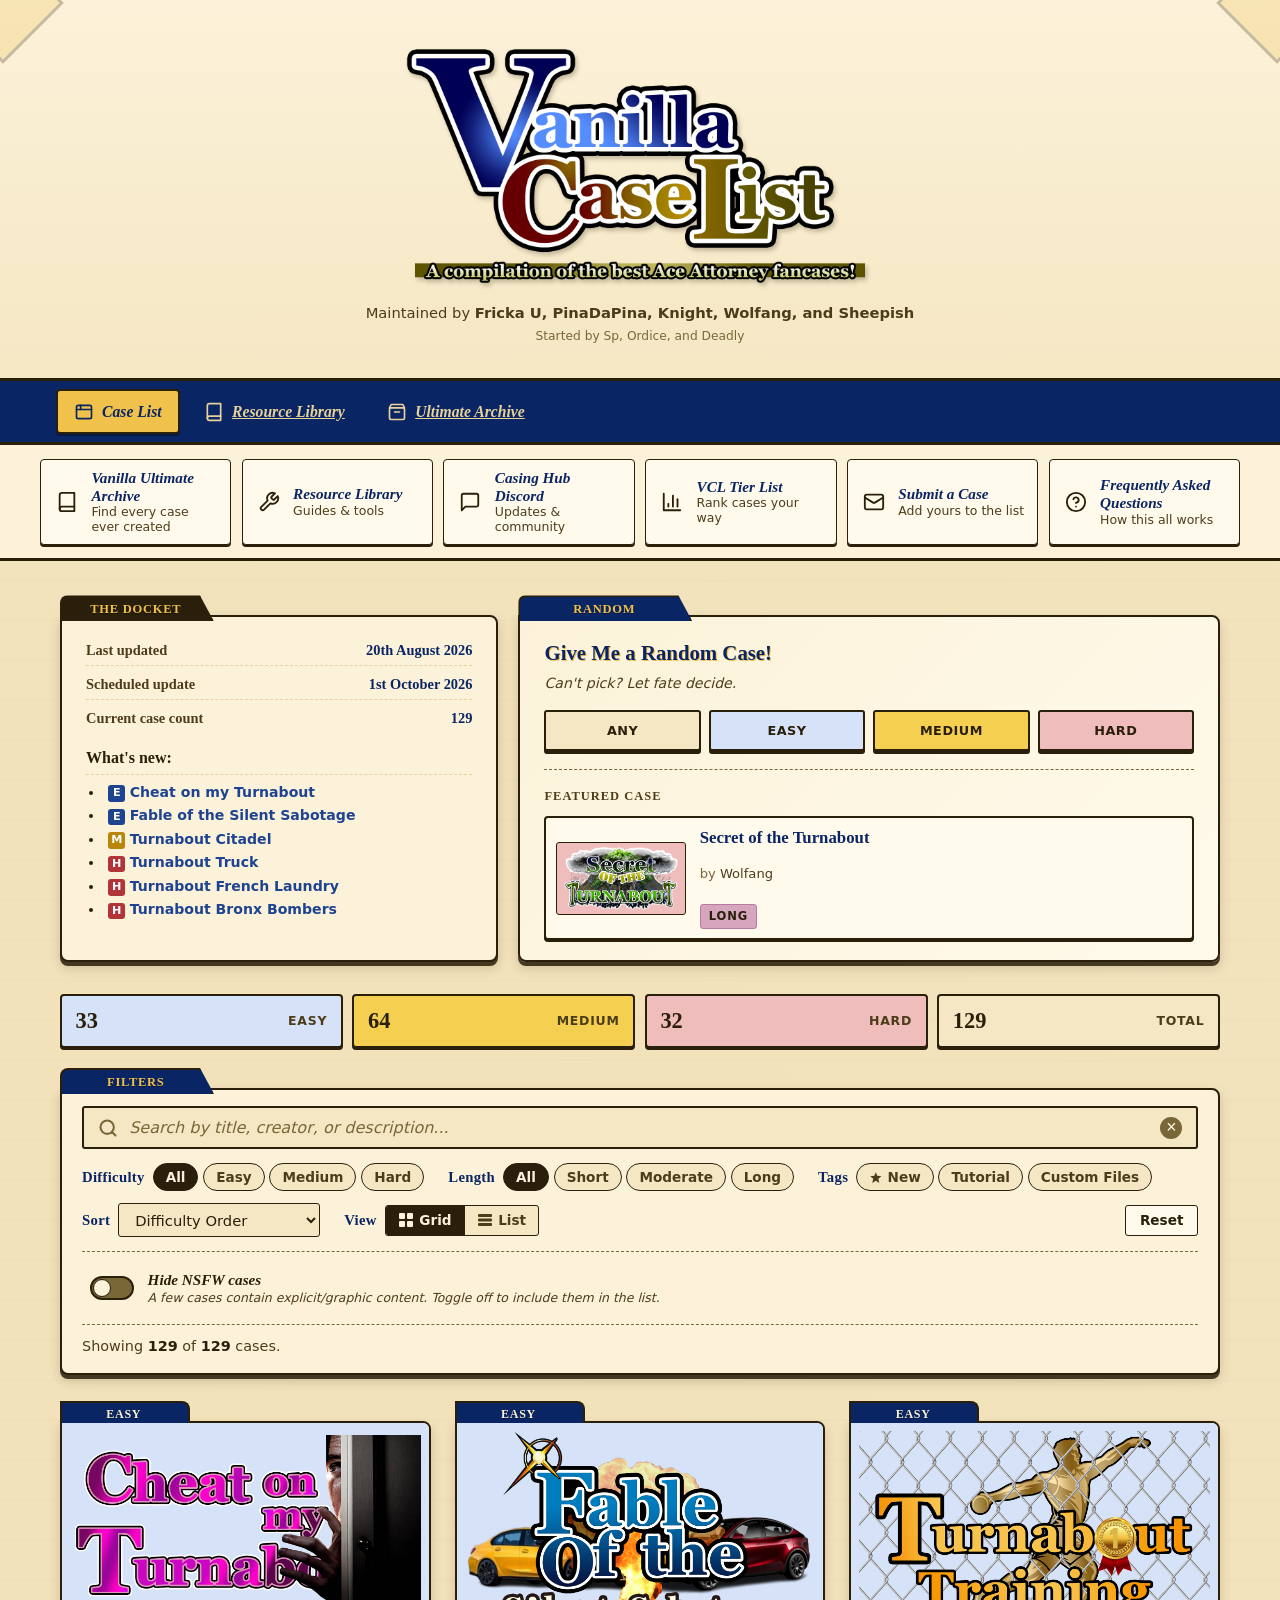
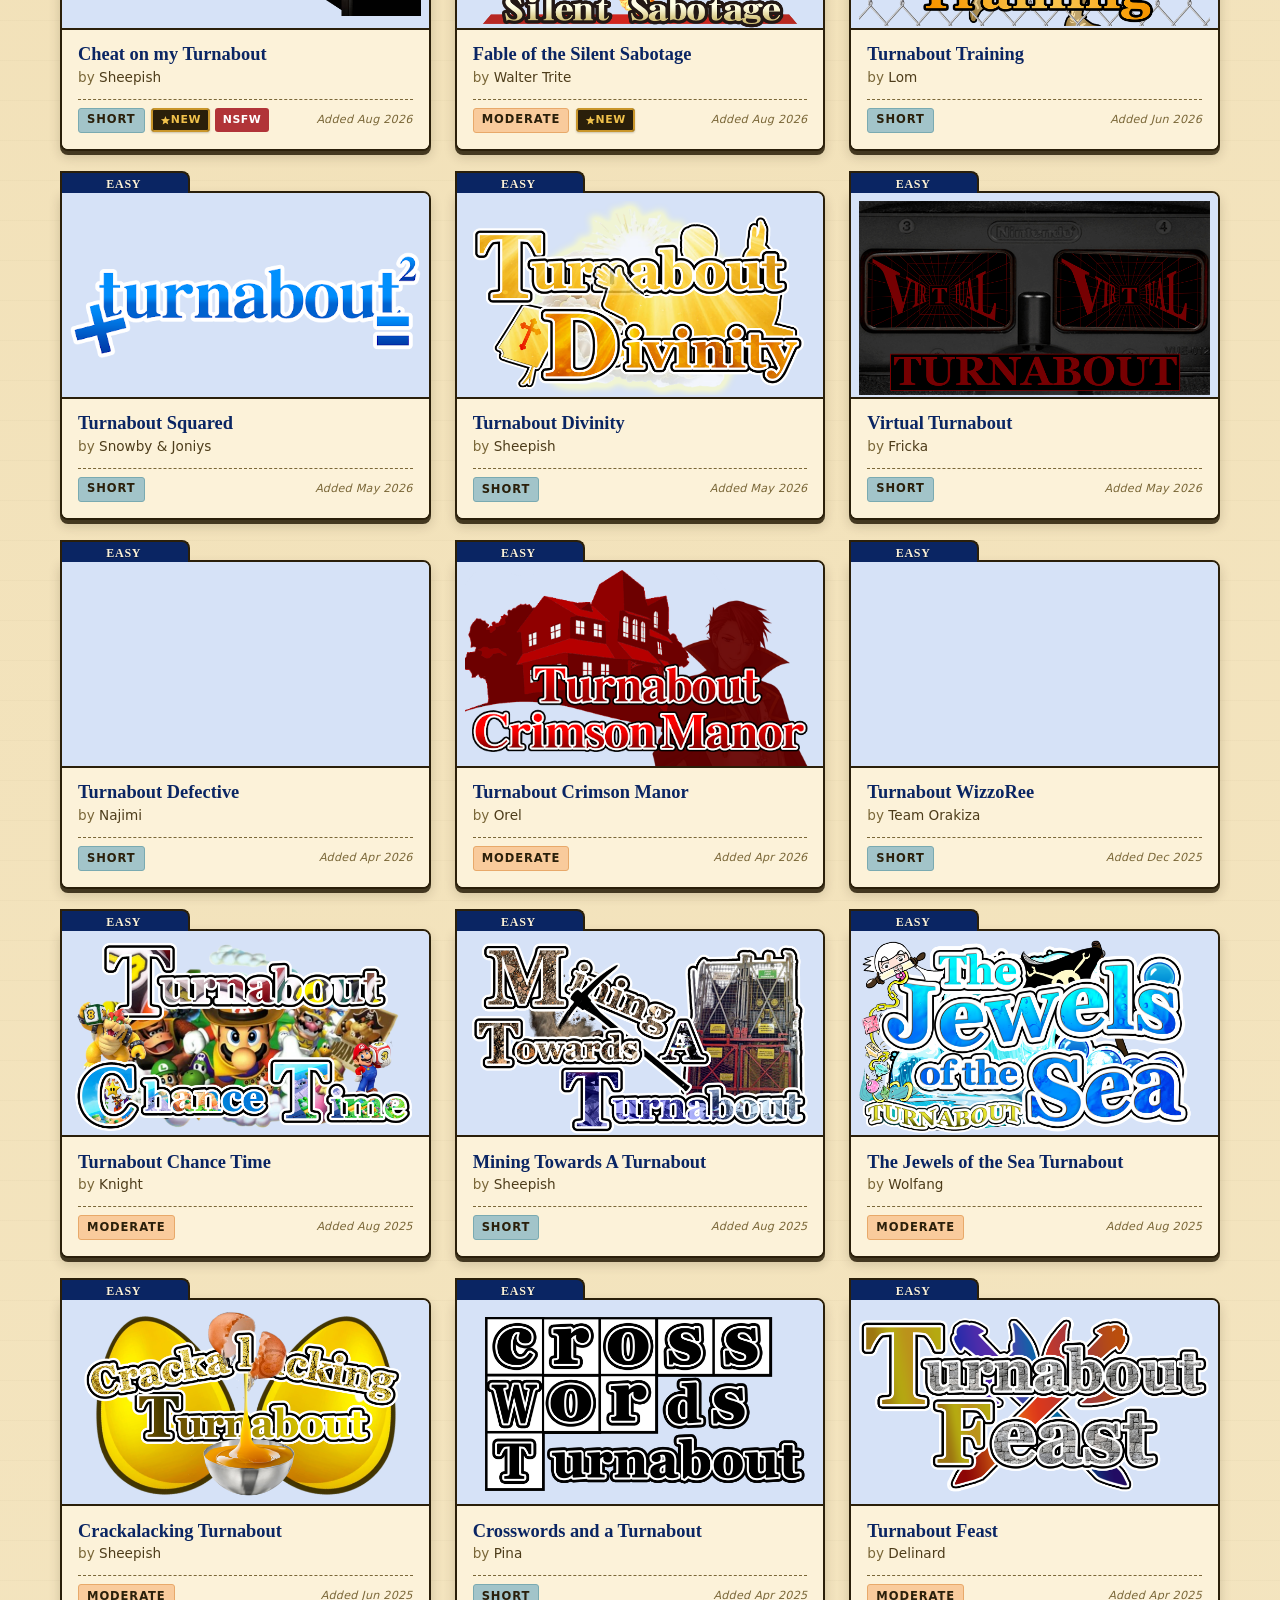
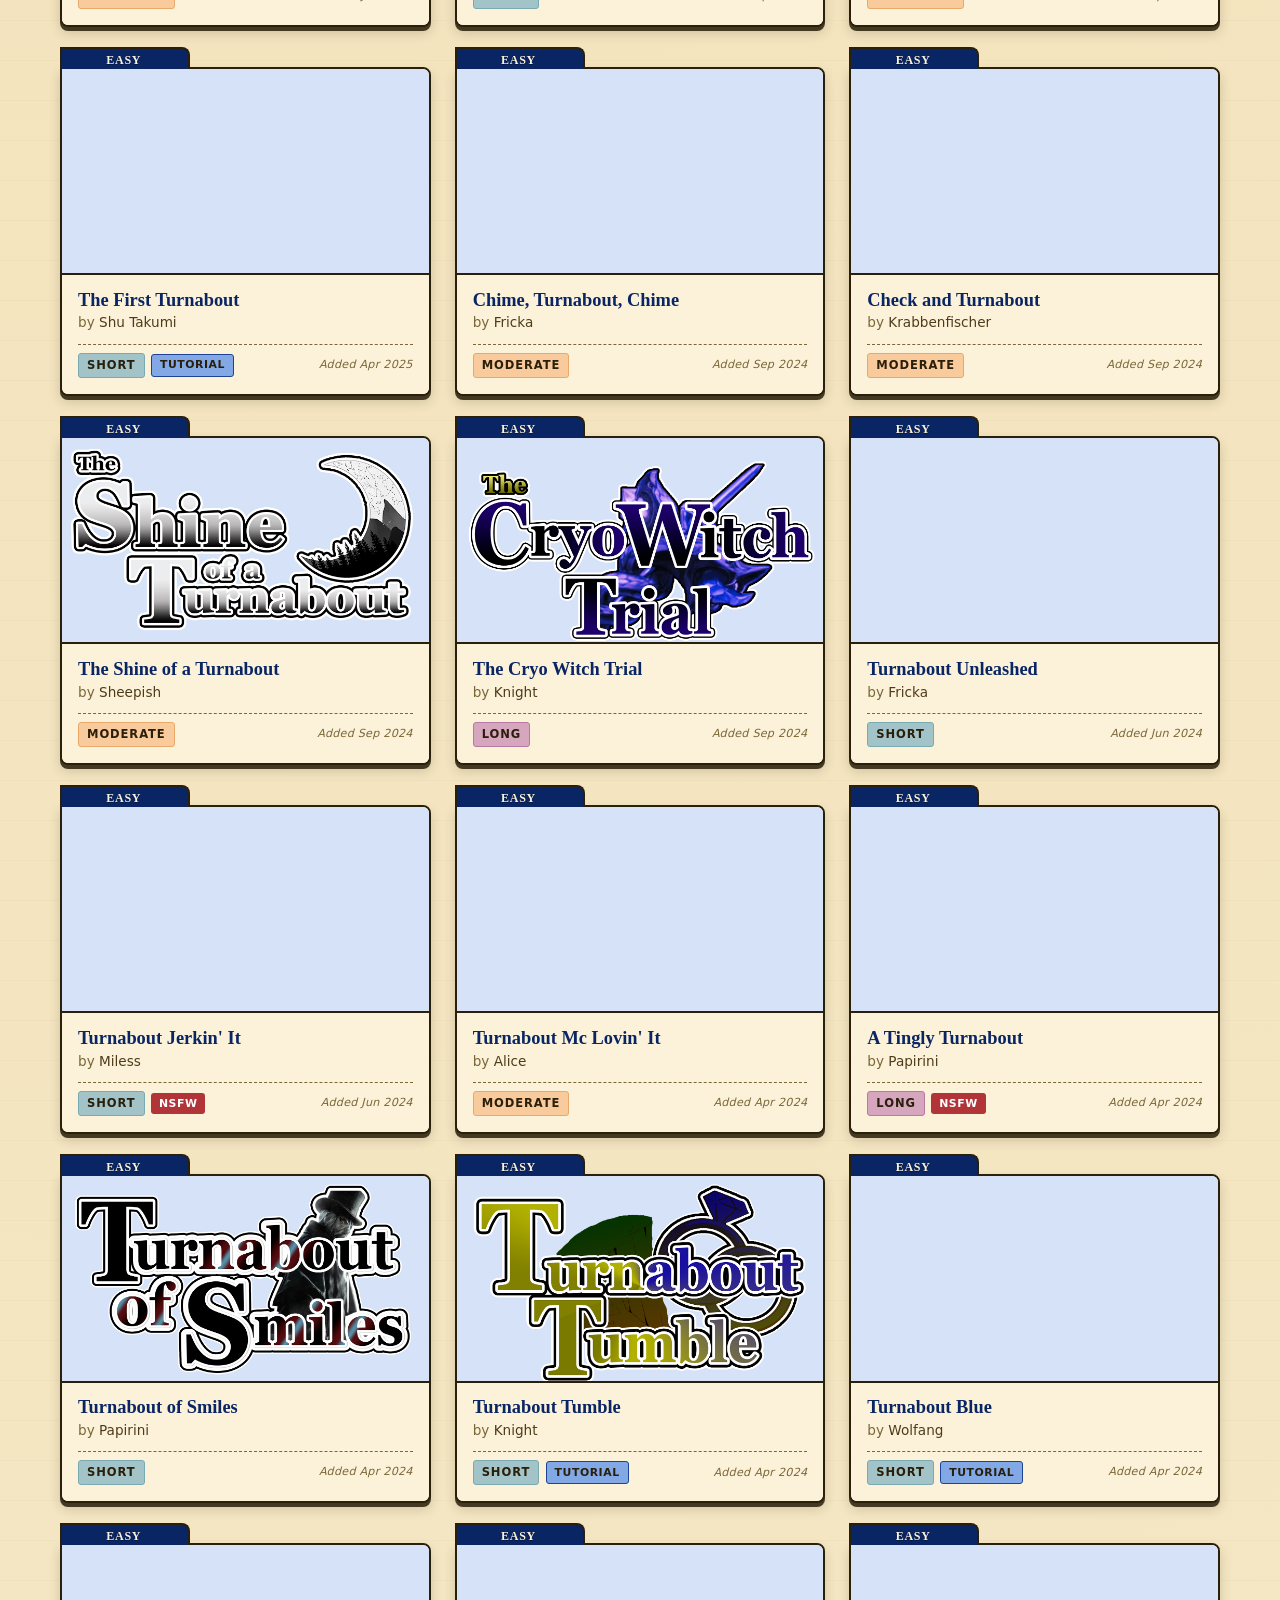
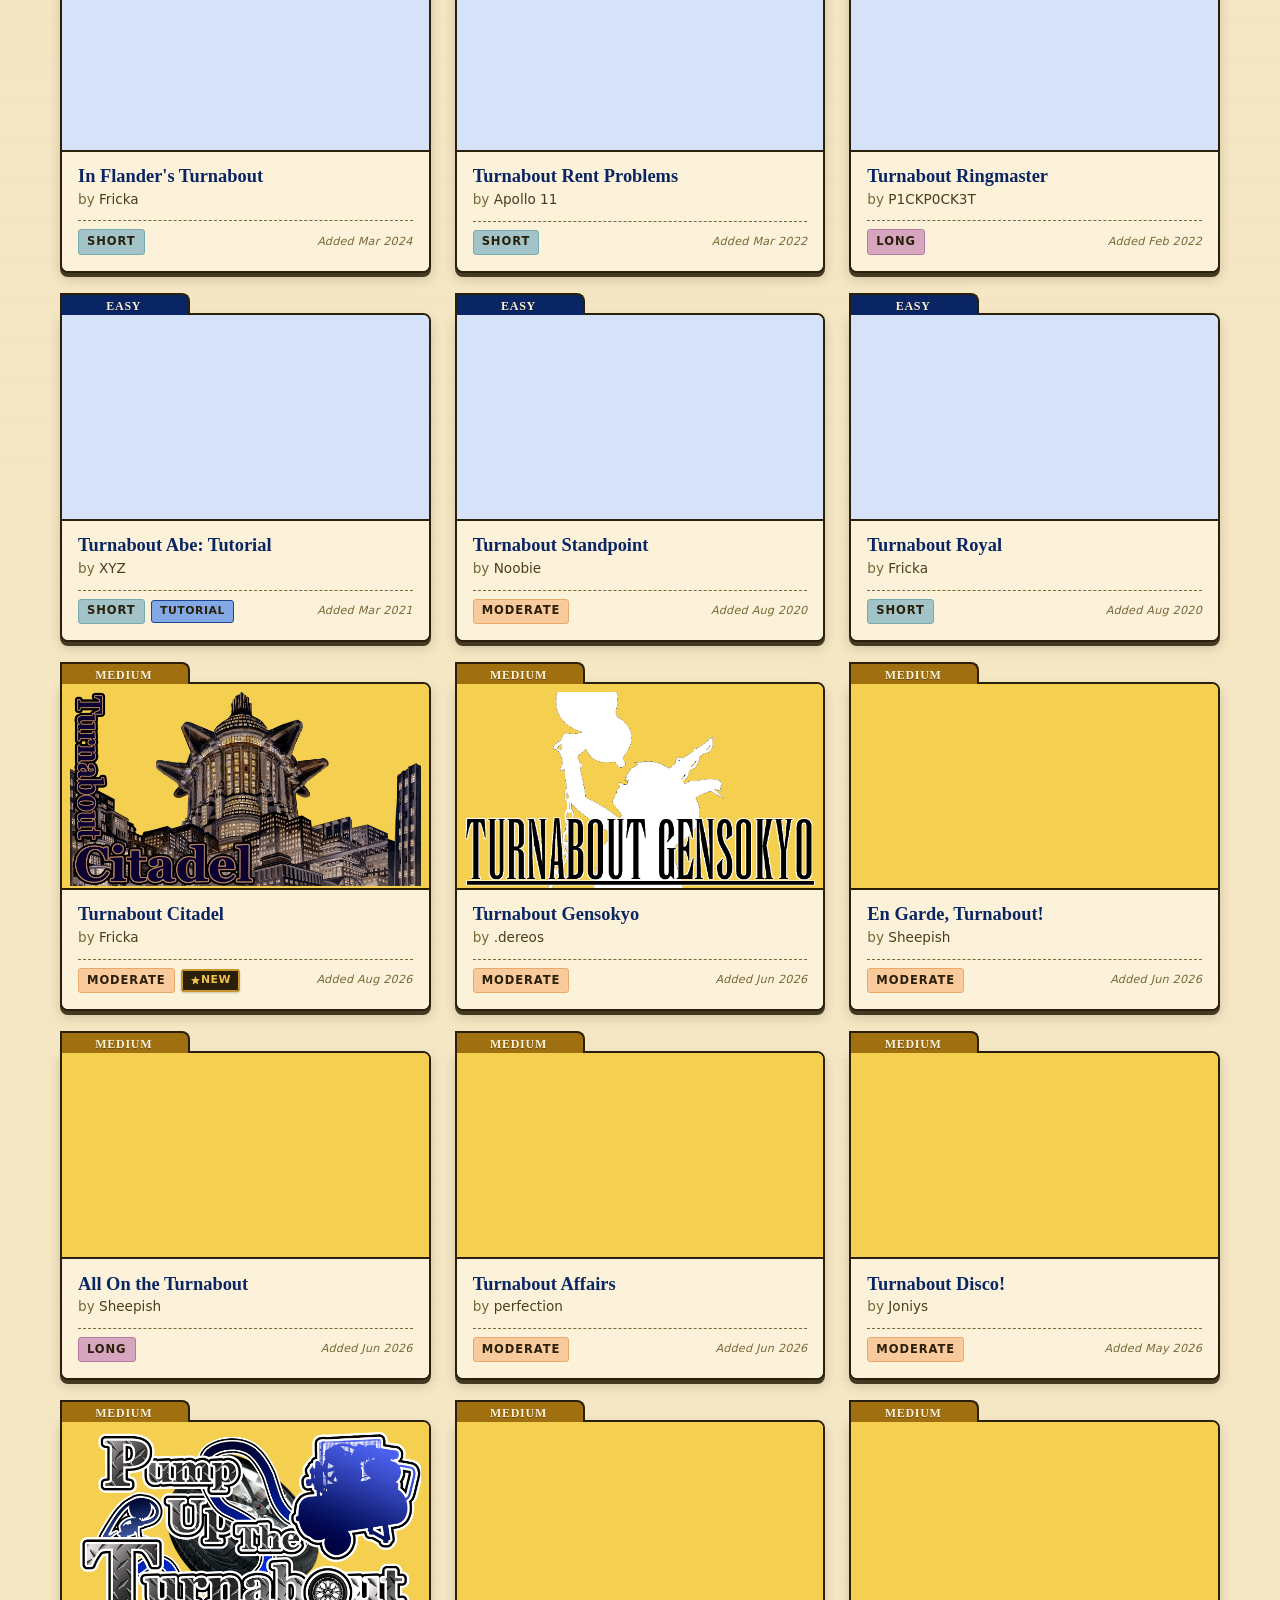
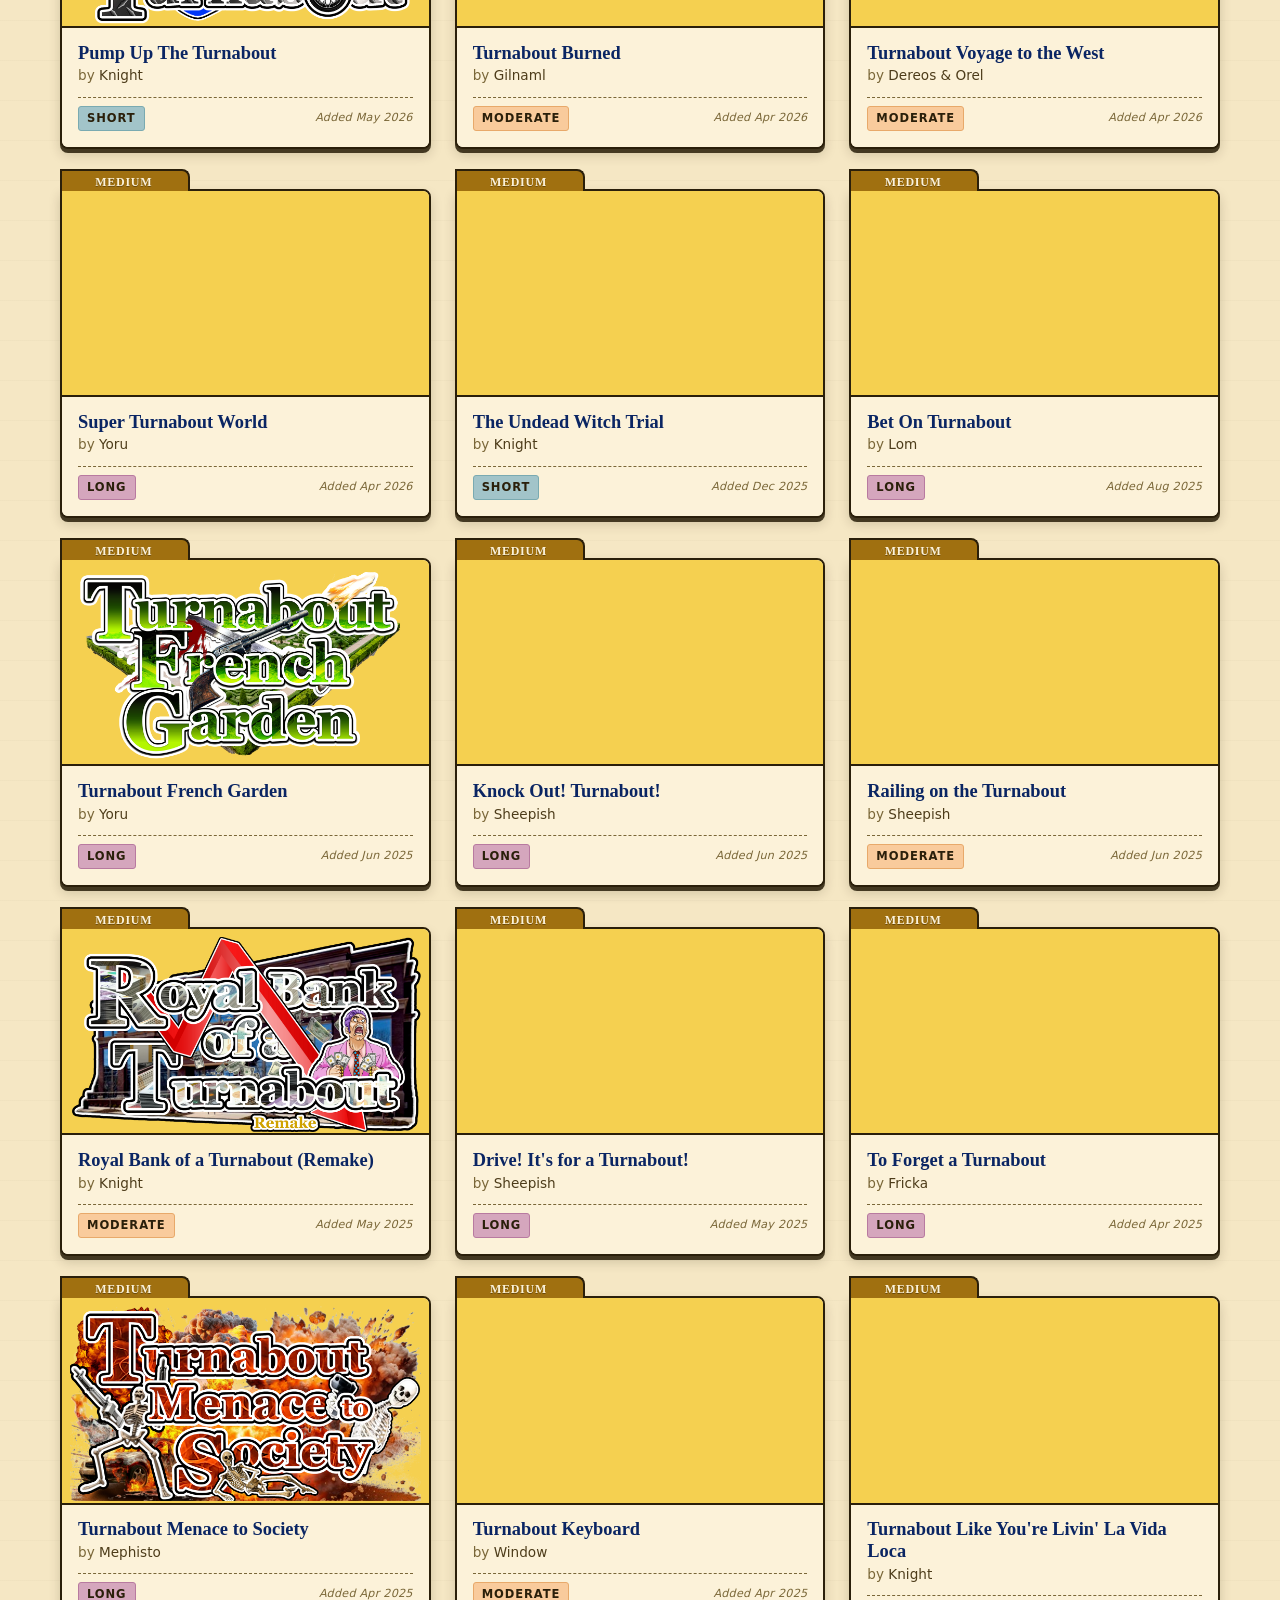
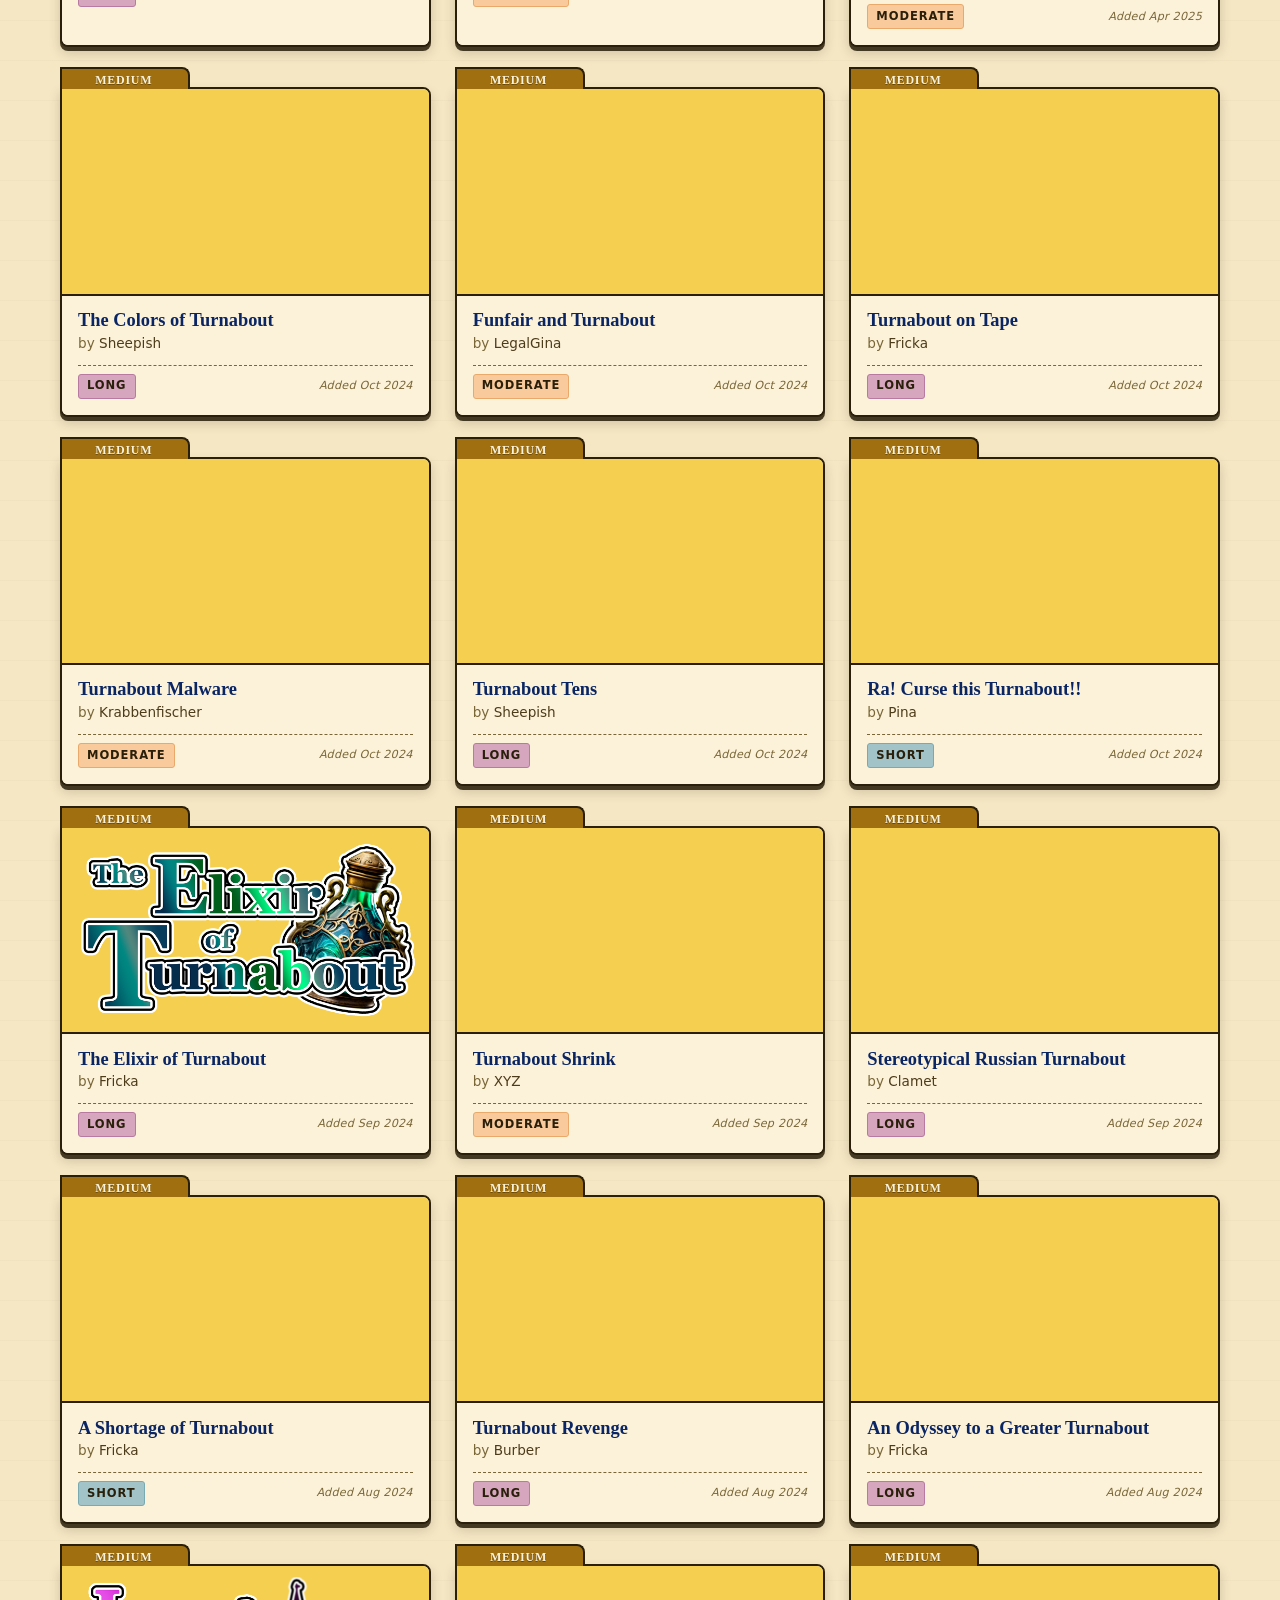
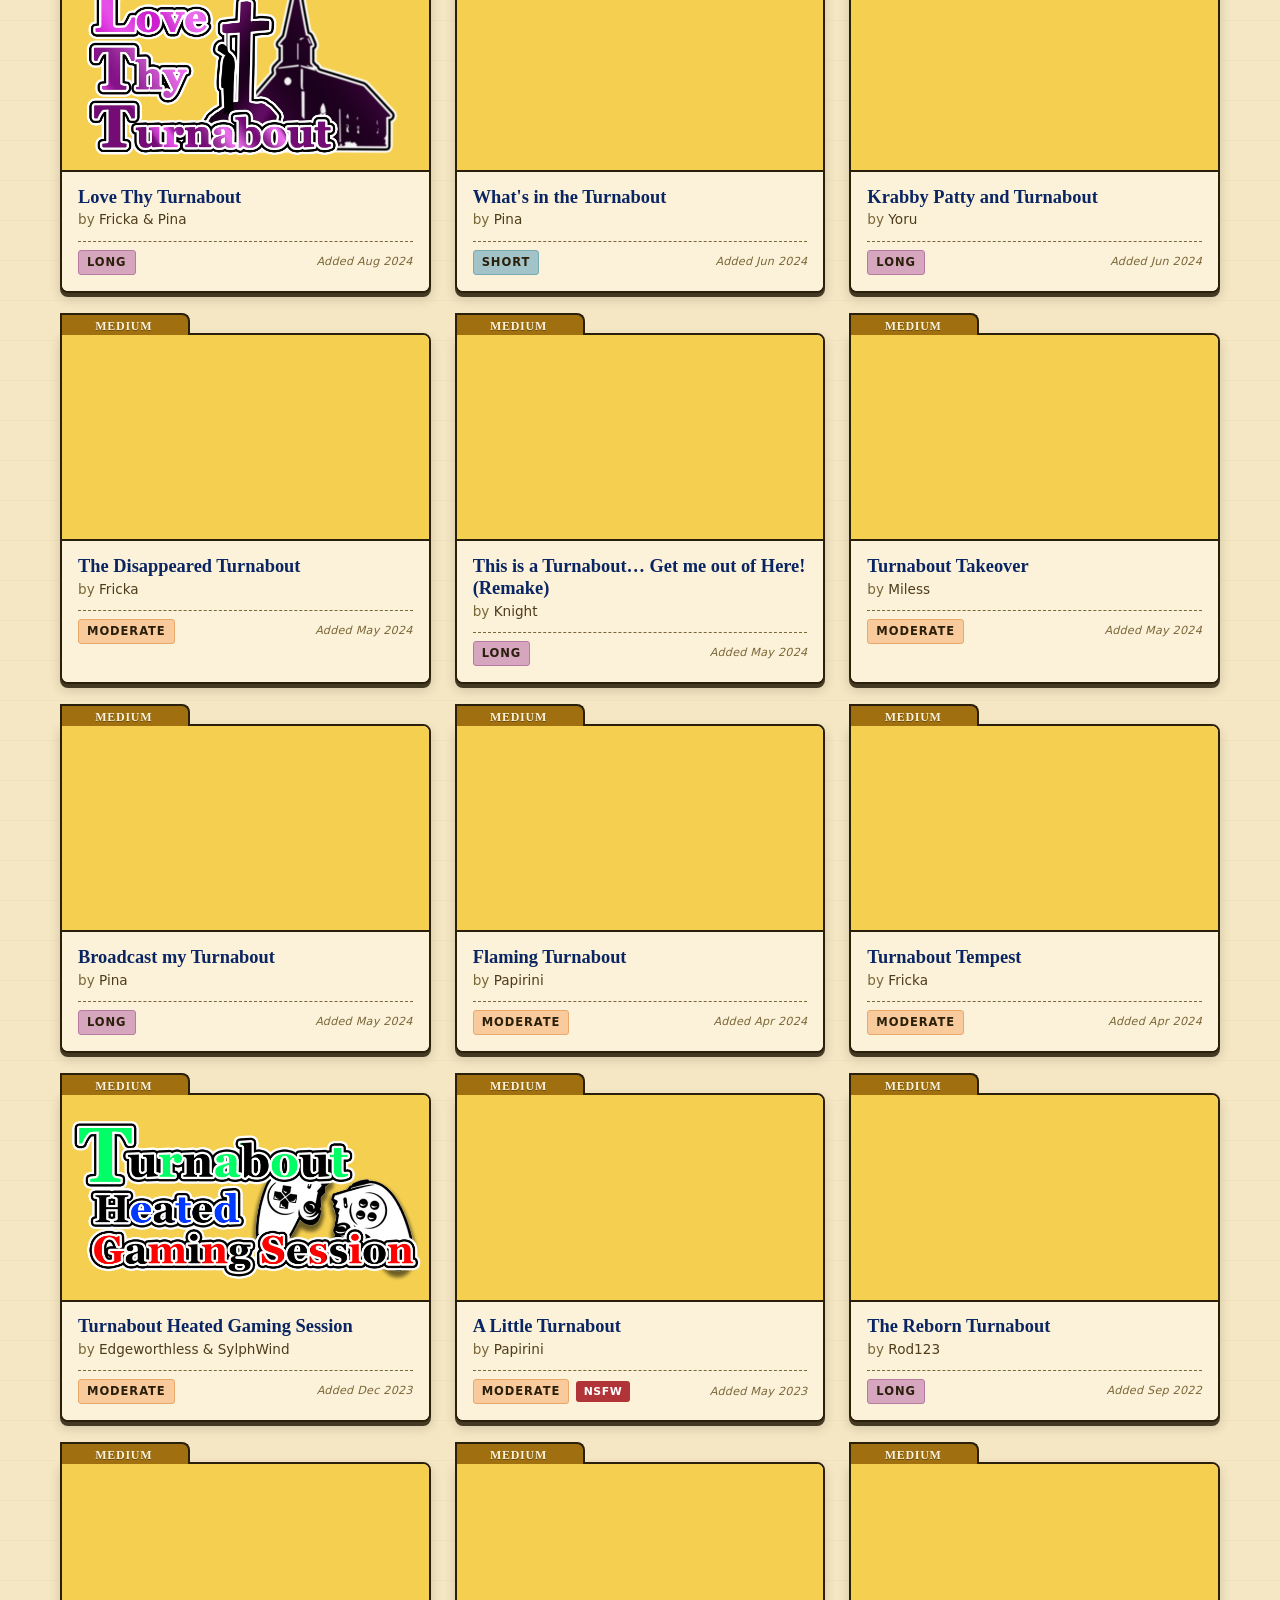
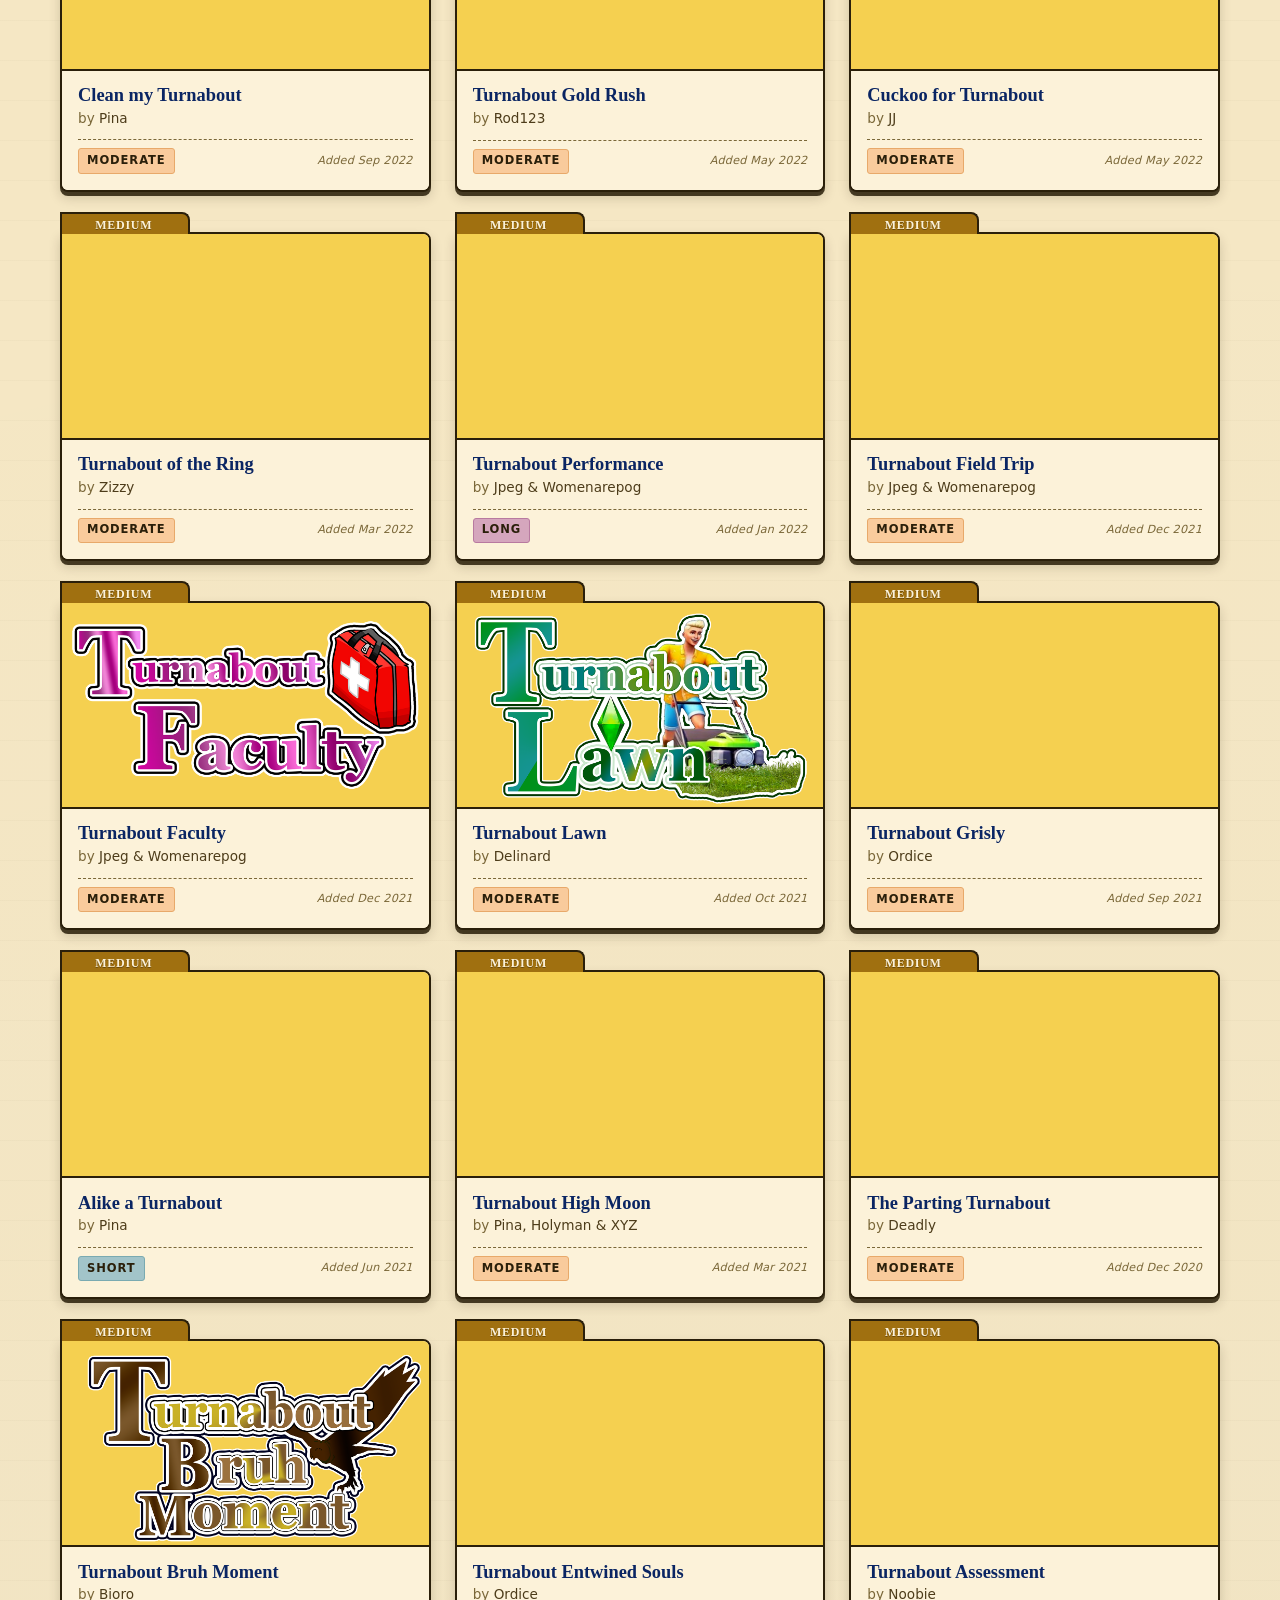
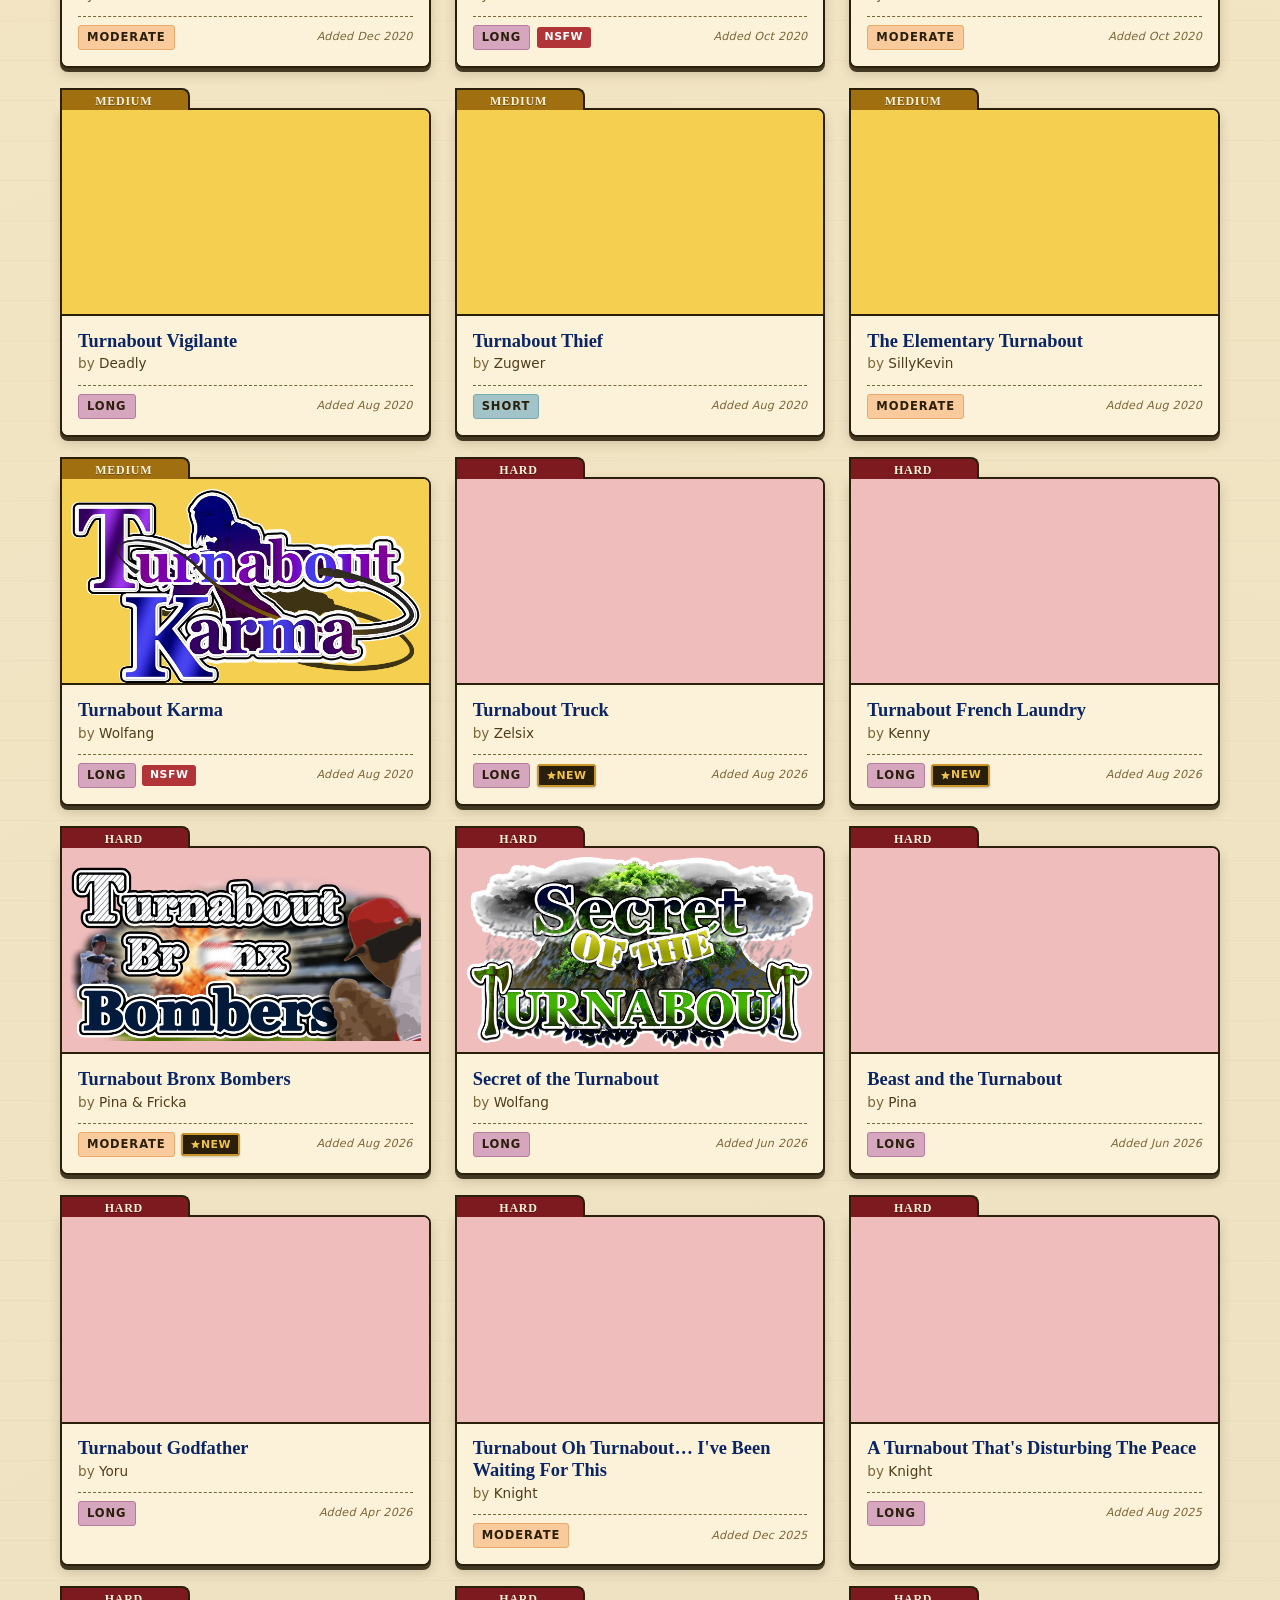
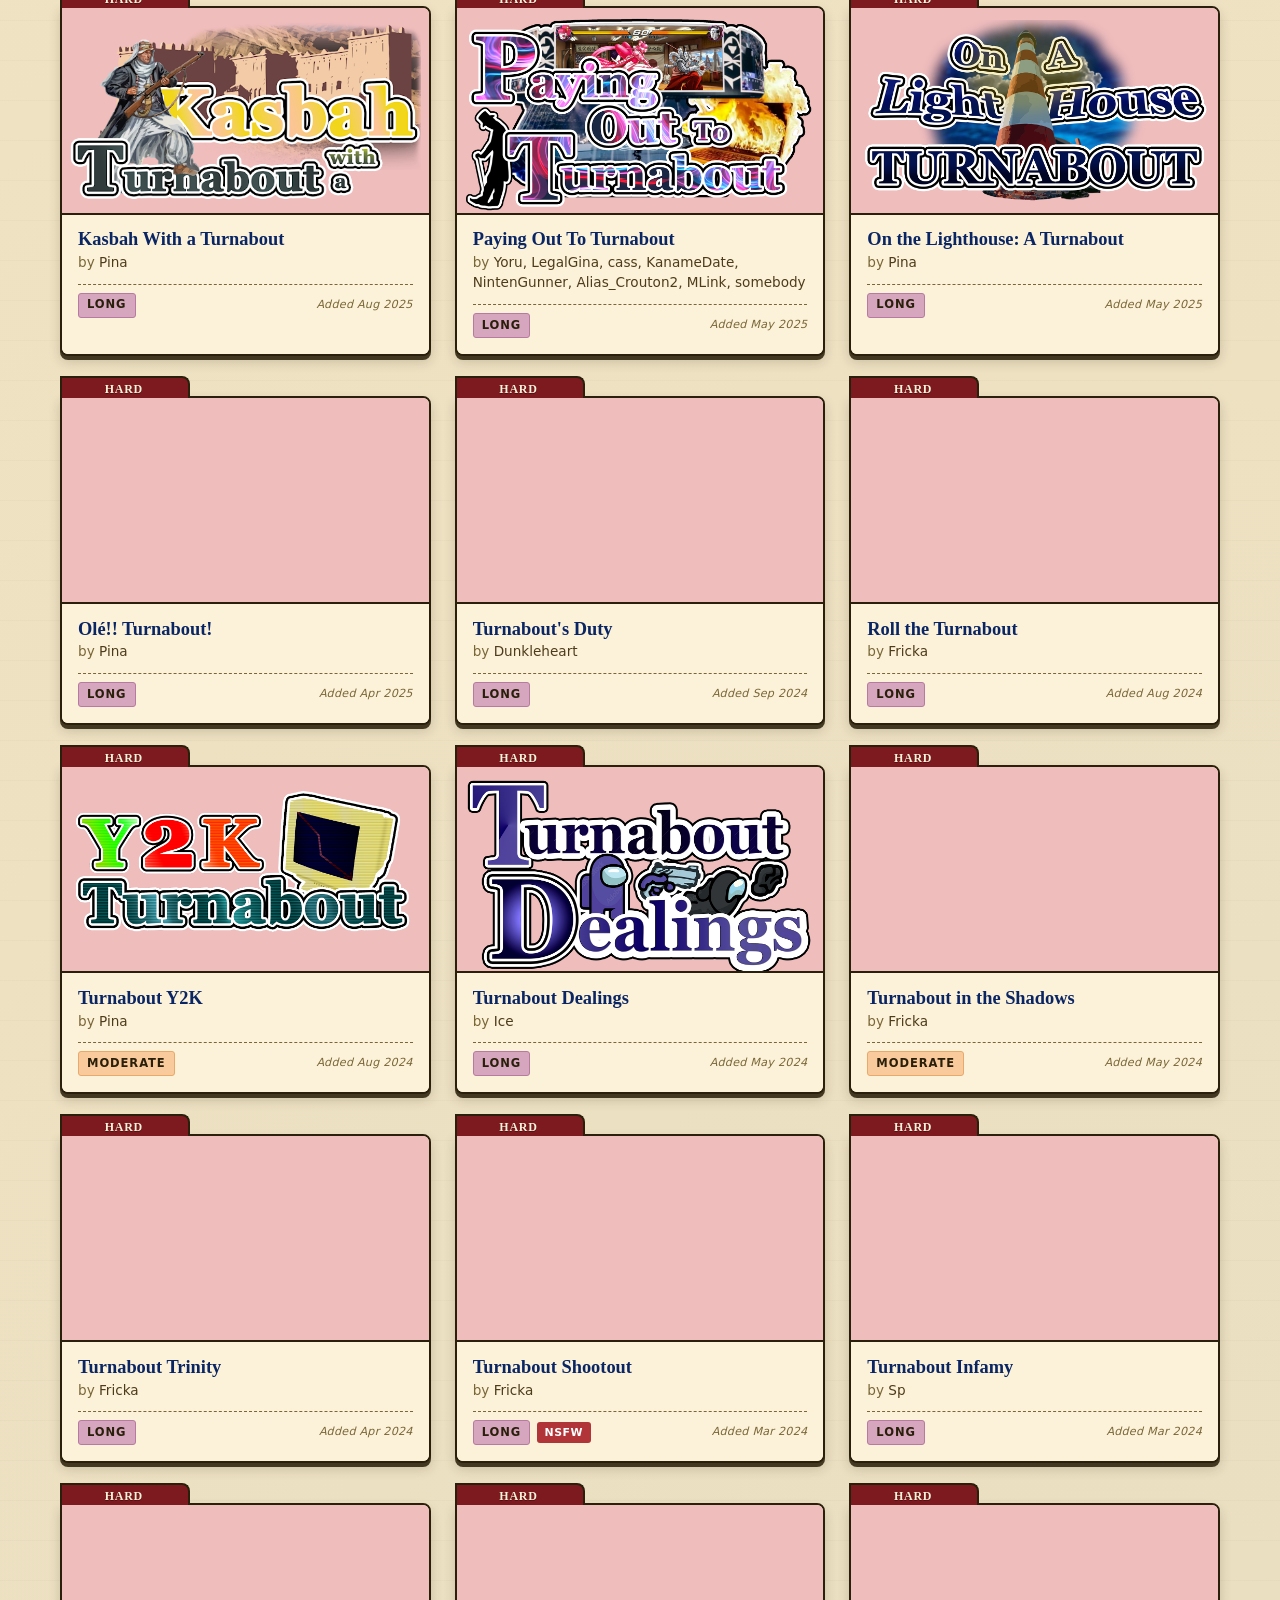
==== index.html @ 91f9731c "yes" ====
<!DOCTYPE html>
<html lang="en">

<head>
  <meta charset="UTF-8" />
  <script type="text/javascript">
    (function(c,l,a,r,i,t,y){
        c[a]=c[a]||function(){(c[a].q=c[a].q||[]).push(arguments)};
        t=l.createElement(r);t.async=1;t.src="https://www.clarity.ms/tag/"+i;
        y=l.getElementsByTagName(r)[0];y.parentNode.insertBefore(t,y);
    })(window, document, "clarity", "script", "xsotd1lpuk");
  </script>
  <meta name="viewport" content="width=device-width, initial-scale=1.0" />
  <title>Vanilla Case List</title>
  <meta name="description"
    content="The best Ace Attorney fan cases — for roleplay on Attorney Online, objection.lol, and beyond." />

  <!-- Favicons -->
  <link rel="icon" href="favicon.ico" sizes="any" />
  <link rel="icon" type="image/png" sizes="32x32" href="images/favicon-32.png" />
  <link rel="icon" type="image/png" sizes="16x16" href="images/favicon-16.png" />
  <link rel="apple-touch-icon" sizes="180x180" href="images/favicon-180.png" />

  <!-- Open Graph (Discord, Facebook, etc.)
       NOTE: og:image and twitter:image should be ABSOLUTE URLs for embeds to
       work. Once the site is live, replace the two image paths below with the
       full URL, e.g. https://your-username.github.io/vanilla-case-list/images/vcl-logo.png
       See GITHUB_PAGES_SETUP.md for details. -->
  <meta property="og:type" content="website" />
  <meta property="og:title" content="Vanilla Case List" />
  <meta property="og:description"
    content="The best Ace Attorney fan cases — for roleplay on Attorney Online, objection.lol, and beyond." />
  <meta property="og:image" content="https://lublurrr.github.io/Vanilla-Case-List/images/vcl-logo.png" />
  <meta property="og:image:alt" content="Vanilla Case List logo" />

  <!-- Twitter Card -->
  <meta name="twitter:card" content="summary_large_image" />
  <meta name="twitter:title" content="Vanilla Case List" />
  <meta name="twitter:description"
    content="The best Ace Attorney fan cases — for roleplay on Attorney Online, objection.lol, and beyond." />
  <meta name="twitter:image" content="https://lublurrr.github.io/Vanilla-Case-List/images/vcl-logo.png" />

  <!-- Embed accent colour (the deep navy from the logo's "V") -->
  <meta name="theme-color" content="#0a2563" />

  <link rel="stylesheet" href="styles.css" />

<body>
  <header class="site-header">
    <div class="header-inner">
      <h1 class="site-title">
        <img class="site-logo" src="images/vcl-logo.png"
          alt="Vanilla Case List — A compilation of the best Vanilla cases!" />
      </h1>
      <p class="site-credits">
        Maintained by <strong>Fricka U, PinaDaPina, Knight, Wolfang, and Sheepish</strong><br>
        <small>Started by Sp, Ordice, and Deadly</small>
      </p>
    </div>
  </header>

  <!-- Primary section nav: the three major areas of the site -->
  <nav class="primary-nav" aria-label="Main sections">
    <div class="primary-nav-inner">
      <button type="button" class="primary-nav-btn is-active" id="nav-case-list" aria-current="page">
        <span class="primary-nav-icon" aria-hidden="true"><svg width="20" height="20" viewBox="0 0 24 24" fill="none" stroke="currentColor" stroke-width="2" stroke-linecap="round" stroke-linejoin="round"><rect x="3" y="4" width="18" height="16" rx="2"/><path d="M3 9h18"/><path d="M8 4v5"/></svg></span>
        Case List
      </button>
      <a href="resources.html" class="primary-nav-btn" id="nav-resource-library">
        <span class="primary-nav-icon" aria-hidden="true"><svg width="20" height="20" viewBox="0 0 24 24" fill="none" stroke="currentColor" stroke-width="2" stroke-linecap="round" stroke-linejoin="round"><path d="M4 19.5A2.5 2.5 0 0 1 6.5 17H20"/><path d="M6.5 2H20v20H6.5A2.5 2.5 0 0 1 4 19.5v-15A2.5 2.5 0 0 1 6.5 2z"/></svg></span>
        Resource Library
      </a>
      <a href="archive.html" class="primary-nav-btn" id="nav-ultimate-archive">
        <span class="primary-nav-icon" aria-hidden="true"><svg width="20" height="20" viewBox="0 0 24 24" fill="none" stroke="currentColor" stroke-width="2" stroke-linecap="round" stroke-linejoin="round"><rect x="3" y="7" width="18" height="14" rx="2"/><path d="M3 7l2-4h14l2 4"/><path d="M9 12h6"/></svg></span>
        Ultimate Archive
      </a>
    </div>
  </nav>

  <!-- Resource link strip -->
  <nav class="resources-nav" aria-label="Related resources">
    <div class="resources-inner">
      <a class="resource-link" href="archive.html">
        <span class="resource-icon"><svg width="22" height="22" viewBox="0 0 24 24" fill="none" stroke="currentColor" stroke-width="2" stroke-linecap="round" stroke-linejoin="round" aria-hidden="true"><path d="M4 19.5A2.5 2.5 0 0 1 6.5 17H20"/><path d="M6.5 2H20v20H6.5A2.5 2.5 0 0 1 4 19.5v-15A2.5 2.5 0 0 1 6.5 2z"/></svg></span>
        <span class="resource-text"><strong>Vanilla Ultimate Archive</strong><span>Find every case ever
            created</span></span>
      </a>
      <a class="resource-link" href="resources.html">
        <span class="resource-icon"><svg width="22" height="22" viewBox="0 0 24 24" fill="none" stroke="currentColor" stroke-width="2" stroke-linecap="round" stroke-linejoin="round" aria-hidden="true"><path d="M14.7 6.3a1 1 0 0 0 0 1.4l1.6 1.6a1 1 0 0 0 1.4 0l3.77-3.77a6 6 0 0 1-7.94 7.94l-6.91 6.91a2.12 2.12 0 0 1-3-3l6.91-6.91a6 6 0 0 1 7.94-7.94l-3.76 3.76z"/></svg></span>
        <span class="resource-text"><strong>Resource Library</strong><span>Guides &amp; tools</span></span>
      </a>
      <a class="resource-link" href="https://discord.gg/5VwA7zTpvv" target="_blank" rel="noopener noreferrer">
        <span class="resource-icon"><svg width="22" height="22" viewBox="0 0 24 24" fill="none" stroke="currentColor" stroke-width="2" stroke-linecap="round" stroke-linejoin="round" aria-hidden="true"><path d="M21 15a2 2 0 0 1-2 2H7l-4 4V5a2 2 0 0 1 2-2h14a2 2 0 0 1 2 2z"/></svg></span>
        <span class="resource-text"><strong>Casing Hub Discord</strong><span>Updates &amp; community</span></span>
      </a>
      <a class="resource-link" href="https://tiermaker.com/create/vanilla-case-list-logos-17506473" target="_blank"
        rel="noopener noreferrer">
        <span class="resource-icon"><svg width="22" height="22" viewBox="0 0 24 24" fill="none" stroke="currentColor" stroke-width="2" stroke-linecap="round" stroke-linejoin="round" aria-hidden="true"><path d="M3 3v18h18"/><path d="M18 17V9"/><path d="M13 17V5"/><path d="M8 17v-3"/></svg></span>
        <span class="resource-text"><strong>VCL Tier List</strong><span>Rank cases your way</span></span>
      </a>
      <a class="resource-link resource-submit"
        href="https://docs.google.com/forms/d/e/1FAIpQLSevKI9XmbUKZlO_xm3kX7hg1PfYXNavnLzc1dCu0XNt3ndtEg/viewform?usp=sf_link"
        target="_blank" rel="noopener noreferrer">
        <span class="resource-icon"><svg width="22" height="22" viewBox="0 0 24 24" fill="none" stroke="currentColor" stroke-width="2" stroke-linecap="round" stroke-linejoin="round" aria-hidden="true"><rect width="20" height="16" x="2" y="4" rx="2"/><path d="m22 7-8.97 5.7a1.94 1.94 0 0 1-2.06 0L2 7"/></svg></span>
        <span class="resource-text"><strong>Submit a Case</strong><span>Add yours to the list</span></span>
      </a>
      <button class="resource-link resource-faq-toggle" type="button" id="faq-toggle" aria-expanded="false"
        aria-controls="faq-section">
        <span class="resource-icon"><svg width="22" height="22" viewBox="0 0 24 24" fill="none" stroke="currentColor" stroke-width="2" stroke-linecap="round" stroke-linejoin="round" aria-hidden="true"><circle cx="12" cy="12" r="10"/><path d="M9.09 9a3 3 0 0 1 5.83 1c0 2-3 3-3 3"/><path d="M12 17h.01"/></svg></span>
        <span class="resource-text"><strong>Frequently Asked Questions</strong><span>How this all works</span></span>
      </button>
    </div>
  </nav>

  <main>
    <!-- FAQ: hidden by default, toggled via the FAQ button in resources-nav -->
    <section class="faq-section" id="faq-section" hidden aria-label="Frequently asked questions">
      <div class="faq-inner">
        <p class="faq-intro">Everything you need to know about how the case list website works.</p>

        <details class="faq-item">
          <summary>How can I get my case added?</summary>
          <p>Use the form here: <a
              href="https://docs.google.com/forms/d/e/1FAIpQLSevKI9XmbUKZlO_xm3kX7hg1PfYXNavnLzc1dCu0XNt3ndtEg/viewform?usp=sf_link"
              target="_blank" rel="noopener noreferrer">submission form</a>.</p>
        </details>

        <details class="faq-item">
          <summary>What are the requirements for a case to be added?</summary>
          <p>It must be a fully-functional, complete case.
          <p>
          <p>This means a case that is not a Work in Progress, or a case with known plot-holes etc that can ruin the
            gameplay. </p>
          <p>It also should have a functional witness document that can be easily used by a witness. This means it
            should include appropriate notes. A clear path the case must go on should be made known to the witness.</p>
          <p>Requests required for truth should also be hinted towards in a testimony or by the court
            record, and should not be illogical, ie a request for something should've already been investigated, 
            like prints/blood on a murder weapon.</p>
          <p>Finally, make sure that your plot is at least logical and can be reasonably figured out by a person.</p>
        </details>

        <details class="faq-item">
          <summary>How do I select a case to play?</summary>
          <p>Click the case logo on the card, it'll open the case document. On mobile, the cards are a bit smaller but
            the link works the same way.</p>
        </details>

        <details class="faq-item">
          <summary>How do I change the way cases are organised?</summary>
          <p>Use the <strong>Sort</strong> dropdown above the grid. You can sort by:</p>
          <ul>
            <li><strong>Difficulty Order</strong>: the original case list's format</li>
            <li><strong>Length Order</strong>: Short, Moderate, Long</li>
            <li><strong>Alphabetical</strong>: A→Z or Z→A</li>
            <li><strong>Newest First</strong>: newest cases at the top</li>
          </ul>
          <p>You can also stack filters: e.g. show only Hard cases tagged "Custom Files".</p>
        </details>

        <details class="faq-item">
          <summary>I had an issue with a case on the list, how can I report it?</summary>
          <p>DM any issues to one of the editors on Discord: <strong>frickau</strong>, <strong>kfcgull</strong>, or
            <strong>pinadapina</strong>.
          </p>
        </details>

        <details class="faq-item">
          <summary>How can I get a case removed from the list?</summary>
          <p>For any reason, contact the editors on Discord: <strong>frickau</strong>, <strong>kfcgull</strong>, or
            <strong>pinadapina</strong>.
          </p>
        </details>

        <details class="faq-item">
          <summary>How long after submission until my case is added?</summary>
          <p>The goal is to add new cases monthly at the start of each month, but schedules can shift due to other
            circumstances.</p>
          <p>Your case will be tested by an editor, either by joining a run or supervising one (this run cannot involve
            the CM).</p>
          <p>You'll then be contacted via Discord with the approval/denial. If denied, a valid reason will be provided
            to help you improve the case.</p>
        </details>

        <details class="faq-item">
          <summary>How frequently is the list updated?</summary>
          <p>The aim is monthly updates on the first of every month at midnight GMT/BST (depending on Daylight Savings).
          </p>
        </details>

        <details class="faq-item">
          <summary>Can I submit Non-Vanilla?</summary>
          <p><strong>Yes</strong>, non-vanilla cases can be submitted. A Google Drive link with the required files for
            non-vanilla characters will be embedded in the <strong>Custom Files</strong> tag on the case card.</p>
        </details>

	<details class="faq-item">
          <summary>What constitutes a successful Non-CM Run?</summary>
          <p>If a run is completed fully to truth (or close enough to truth to confirm playability) without the CM 
	    witnessing the case, it constitutes a successful Non-CM run.</p>
	  <p>You are allowed as the CM to spectate the case or participate as the Judge, just as long as you do not
	    backseat the run and influence the cast.</p>
	  <p>Non-CM runs are typically hosted by editors or helpers, and may be participated in by them, though runs
	    can be merely supervised. You are allowed to run the Non-CM run yourself, as long as you ensure an editor
	    is notified and provided details of how the run went.</p>
        </details>

        <details class="faq-item">
          <summary>Are the Google Drive links safe to download?</summary>
          <p><strong>Yes</strong>, the editors made the Drive links themselves and they're 100% trusted. If you need
            help with ini-swapping or setting up the files, the <a
              href="https://docs.google.com/document/d/1XS_D2jgcGp_61gl2dnAozOop3shUC06HEPOT3iuaU-s/edit"
              target="_blank" rel="noopener noreferrer">Resource Library</a> has guides.</p>
        </details>

        <details class="faq-item">
          <summary>What do the tags mean?</summary>
          <p>Each case has tags in its description giving extra context:</p>
          <ul>
            <li><strong>Difficulty</strong> - approximate challenge for the defence: Easy, Medium, or Hard.</li>
            <li><strong>Length</strong> - average duration: Short (&lt;3 hours), Moderate (3–5 hours), Long (5+ hours).
            </li>
            <li><strong><svg width="1em" height="1em" viewBox="0 0 24 24" fill="currentColor" aria-hidden="true" style="vertical-align:-0.15em"><path d="M12 2 L14.6 8.6 L22 9.2 L16.5 13.9 L18.2 21 L12 17.3 L5.8 21 L7.5 13.9 L2 9.2 L9.4 8.6 Z"/></svg> NEW</strong> - recently added in the latest update.</li>
            <li><strong>Tutorial Case</strong> - recommended for starters in the Easy category.</li>
            <li><strong>NSFW</strong> - explicit sexual and/or graphic content. Toggle "Hide NSFW cases" in the filter
              row to remove these from the list.</li>
            <li><strong>Custom Files</strong> - needs additional asset files; click the button in the card pop-up to download them.</li>
          </ul>
        </details>

        <details class="faq-item">
          <summary>Why is [X] case missing?</summary>
          <p>Cases are reviewed for playability. If a case doesn't meet the conditions outlined above, it's likely been
            removed or denied.</p>
          <p>For more in-depth info on why a case got removed/denied, contact the editors on Discord
            (<strong>frickau</strong>, <strong>kfcgull</strong>, <strong>pinadapina</strong>).</p>
        </details>

        <details class="faq-item">
          <summary>How can I get a logo for my case?</summary>
          <p>Logos are made for every approved VCL case. If you'd like to use the logo for your own case page, ask an
            editor for permission and credit them on the case.</p>
          <p>Logos generally aren't created for cases that aren't going on VCL, they take time to make.</p>
          <p>Logos are made by <strong>Wolfang</strong> (Discord: luwolfang), <strong>Fricka</strong>,
            <strong>Pina</strong>, and <strong>Knight</strong>. Don't use them without permission.
          </p>
        </details>

        <details class="faq-item">
          <summary>Can I change the logo for my case?</summary>
          <p>If you don't like the provided logo, or have a different idea, DM an editor on Discord and they'll try to
            help suit the design to your needs. If you want to make your own, they can offer guidance on that too (no
            guarantees).</p>
        </details>

        <details class="faq-item">
          <summary>What constitutes a case being NSFW?</summary>
          <p>A case depicting murder is far from enough to be NSFW (that's what Ace Attorney is built on). NSFW means
            more overt and gruesome depictions: gore images, evidence with technical/violent imagery that may unsettle
            some viewers.</p>
          <p>NSFW also includes nudity or sexual themes that aren't appropriate for minors. A case can touch on these
            themes (and sensitive topics like suicide) as long as it isn't overly explicit.</p>
        </details>

        <details class="faq-item">
          <summary>How do I make a case?</summary>
          <p>Everyone has their own approach, but Fricka has written a guide that can help and provide advice on
            supporting VCL. <a
              href="https://docs.google.com/document/d/1WRAzGB8P_5c5U5r9fA5WSmofkKHAedZardhwn7dbIu4/edit?tab=t.0"
              target="_blank" rel="noopener noreferrer">Find the guide here</a>.</p>
        </details>

        <p class="faq-footer-note">Have a different question? Reach an editor on Discord: <strong>frickau</strong>,
          <strong>kfcgull</strong>, or <strong>pinadapina</strong>.
        </p>
      </div>
    </section>

    <!-- Random + Docket-Info + Stats Panel -->
    <section class="random-panel">
      <div class="docket-info-card" data-tab-label="The Docket" id="docket-info">
        <div class="docket-rows">
          <div class="docket-row">
            <span class="docket-label">Last updated</span>
            <span class="docket-value" id="info-last-updated">—</span>
          </div>
          <div class="docket-row">
            <span class="docket-label">Scheduled update</span>
            <span class="docket-value" id="info-scheduled">—</span>
          </div>
          <div class="docket-row">
            <span class="docket-label">Current case count</span>
            <span class="docket-value" id="info-count">—</span>
          </div>
        </div>
        <div class="docket-whats-new">
          <h4 class="docket-subhead">What's new:</h4>
          <ul id="info-whats-new" class="whats-new-list"></ul>
        </div>
      </div>
      <div class="random-card" data-tab-label="Random">
        <div class="random-card-body">
          <h2>Give Me a Random Case!</h2>
          <p class="random-sub">Can't pick? Let fate decide.</p>
          <div class="random-buttons">
            <button class="btn-random btn-any" data-difficulty="any">Any</button>
            <button class="btn-random btn-easy" data-difficulty="easy">Easy</button>
            <button class="btn-random btn-medium" data-difficulty="medium">Medium</button>
            <button class="btn-random btn-hard" data-difficulty="hard">Hard</button>
          </div>
        </div>
        <!-- Featured case fills the empty space below the buttons -->
        <div class="featured-case" id="featured-case">
          <span class="featured-label">Featured Case</span>
          <!-- Filled by app.js renderFeatured() -->
        </div>
      </div>
    </section>

    <!-- Stats summary as its own narrow row -->
    <section class="stats-strip">
      <div class="stat-pill stat-easy"><span class="stat-num" id="stat-easy">—</span> <span
          class="stat-label">Easy</span></div>
      <div class="stat-pill stat-medium"><span class="stat-num" id="stat-medium">—</span> <span
          class="stat-label">Medium</span></div>
      <div class="stat-pill stat-hard"><span class="stat-num" id="stat-hard">—</span> <span
          class="stat-label">Hard</span></div>
      <div class="stat-pill stat-total"><span class="stat-num" id="stat-total">—</span> <span
          class="stat-label">Total</span></div>
    </section>

    <!-- Filter Toolbar -->
    <section class="toolbar">
      <div class="toolbar-row toolbar-search">
        <label class="search-wrap">
          <svg class="search-icon" viewBox="0 0 24 24" width="20" height="20" aria-hidden="true">
            <path fill="none" stroke="currentColor" stroke-width="2.5" stroke-linecap="round"
              d="M11 19a8 8 0 1 1 0-16 8 8 0 0 1 0 16zm5.5-2.5L21 21" />
          </svg>
          <input type="search" id="search" placeholder="Search by title, creator, or description..."
            autocomplete="off" />
          <button type="button" id="search-clear" class="search-clear" aria-label="Clear search" hidden>×</button>
        </label>
      </div>

      <div class="toolbar-row toolbar-filters">
        <div class="filter-group">
          <span class="filter-label">Difficulty</span>
          <div class="chips" data-filter="difficulty">
            <button class="chip chip-all is-active" data-value="all">All</button>
            <button class="chip chip-easy" data-value="easy">Easy</button>
            <button class="chip chip-medium" data-value="medium">Medium</button>
            <button class="chip chip-hard" data-value="hard">Hard</button>
          </div>
        </div>

        <div class="filter-group">
          <span class="filter-label">Length</span>
          <div class="chips" data-filter="length">
            <button class="chip is-active" data-value="all">All</button>
            <button class="chip chip-length-short" data-value="Short">Short</button>
            <button class="chip chip-length-moderate" data-value="Moderate">Moderate</button>
            <button class="chip chip-length-long" data-value="Long">Long</button>
          </div>
        </div>

        <div class="filter-group">
          <span class="filter-label">Tags</span>
          <div class="chips" data-filter="tags">
            <button class="chip chip-tag-new" data-value="NEW"><svg width="1em" height="1em" viewBox="0 0 24 24" fill="currentColor" aria-hidden="true" style="vertical-align:-0.15em"><path d="M12 2 L14.6 8.6 L22 9.2 L16.5 13.9 L18.2 21 L12 17.3 L5.8 21 L7.5 13.9 L2 9.2 L9.4 8.6 Z"/></svg> New</button>
            <button class="chip chip-tag-tutorial" data-value="Tutorial Case">Tutorial</button>
            <button class="chip chip-tag-custom" data-value="CUSTOM FILES">Custom Files</button>
          </div>
        </div>

        <div class="filter-group filter-sort">
          <span class="filter-label">Sort</span>
          <select id="sort">
            <option value="default">Difficulty Order</option>
            <option value="length">Length Order</option>
            <option value="alpha">Alphabetical (A–Z)</option>
            <option value="alpha-desc">Alphabetical (Z–A)</option>
            <option value="newest">Most Recently Added</option>
          </select>
        </div>

        <div class="filter-group filter-view">
          <span class="filter-label">View</span>
          <div class="view-toggle" role="group" aria-label="View mode">
            <button type="button" class="view-btn is-active" data-view="grid" aria-pressed="true" title="Grid view">
              <svg viewBox="0 0 16 16" width="16" height="16" aria-hidden="true">
                <rect x="1" y="1" width="6" height="6" rx="1" fill="currentColor" />
                <rect x="9" y="1" width="6" height="6" rx="1" fill="currentColor" />
                <rect x="1" y="9" width="6" height="6" rx="1" fill="currentColor" />
                <rect x="9" y="9" width="6" height="6" rx="1" fill="currentColor" />
              </svg>
              <span>Grid</span>
            </button>
            <button type="button" class="view-btn" data-view="list" aria-pressed="false"
              title="List view (like the original doc)">
              <svg viewBox="0 0 16 16" width="16" height="16" aria-hidden="true">
                <rect x="1" y="2" width="14" height="3" rx="1" fill="currentColor" />
                <rect x="1" y="6.5" width="14" height="3" rx="1" fill="currentColor" />
                <rect x="1" y="11" width="14" height="3" rx="1" fill="currentColor" />
              </svg>
              <span>List</span>
            </button>
          </div>
        </div>

        <button class="reset-btn" id="reset-filters" type="button">Reset</button>
      </div>

      <!-- NSFW gate: dedicated toggle so the polarity is unambiguous.
           Default ON = NSFW cases are hidden. Toggle OFF to show them. -->
      <div class="toolbar-row toolbar-nsfw">
        <label class="nsfw-toggle">
          <input type="checkbox" id="hide-nsfw" />
          <span class="nsfw-toggle-track" aria-hidden="true">
            <span class="nsfw-toggle-thumb"></span>
          </span>
          <span class="nsfw-toggle-text">
            <strong>Hide NSFW cases</strong>
            <span class="nsfw-toggle-hint">A few cases contain explicit/graphic content. Toggle off to include them in
              the list.</span>
          </span>
        </label>
      </div>

      <div class="results-count" id="results-count" aria-live="polite"></div>
    </section>

    <!-- Cases Grid -->
    <section class="cases-section">
      <div class="cases-grid" id="cases-grid"></div>
      <div class="empty-state" id="empty-state" hidden>
        <p class="empty-title">No cases match your filters.</p>
        <p class="empty-sub">Hold it! Try adjusting your search or hit reset.</p>
        <button class="reset-btn" type="button" onclick="document.getElementById('reset-filters').click()">Reset
          filters</button>
      </div>
    </section>
  </main>

  <footer class="site-footer">
    <p>The best Ace Attorney fan cases: for roleplay on Attorney Online, objection.lol, and beyond.</p>
    <p class="footer-small">Click any case to open its document. Cases courtesy of their respective creators.</p>
  </footer>

  <!-- Random Case Modal -->
  <div class="modal" id="random-modal" hidden role="dialog" aria-modal="true" aria-labelledby="random-modal-title">
    <div class="modal-backdrop" data-close></div>
    <div class="modal-body">
      <button class="modal-close" data-close aria-label="Close">×</button>
      <h2 id="random-modal-title" class="modal-title">Your Random Case</h2>
      <div id="random-result"></div>
      <div class="modal-actions">
        <button class="btn-random" id="random-again">Roll Again</button>
        <button class="btn-secondary" data-close>Close</button>
      </div>
    </div>
  </div>

  <!-- Case Detail Modal -->
  <div class="modal" id="case-modal" hidden role="dialog" aria-modal="true" aria-labelledby="case-modal-title">
    <div class="modal-backdrop" data-close></div>
    <div class="modal-body case-modal-body">
      <button class="modal-close" data-close aria-label="Close">×</button>
      <div id="case-modal-content"></div>
    </div>
  </div>

  <script src="app.js"></script>
</body>

</html>
---- styles.css ----
/* ==========================================================================
   Vanilla Case List — Ace Attorney inspired styling
   ========================================================================== */

:root {
  /* Ace Attorney palette: cream background, courtroom blues, prosecution reds, evidence greens */
  --cream: #f5e7c4;
  --cream-light: #fcf2d9;
  --cream-deep: #e9d29a;
  --paper: #fffaeb;

  --ink: #2a1f0a;
  --ink-soft: #4d3c1a;
  --ink-light: #7a6738;

  --blue: #1d4391;
  --blue-deep: #0a2563;
  --blue-light: #82a8e6;
  --blue-pale: #d6e2f7;

  --gold: #c9962b;
  --gold-light: #f0c14b;
  --red: #b13438;
  --red-deep: #7d1a1f;
  --green: #4f8a3d;
  --green-light: #b6dca5;
  --green-pale: #dff0d4;

  --easy: #1d4391;
  /* blue — defense */
  --easy-bg: #d6e2f7;
  --easy-strip: #1d4391;
  --easy-tile: #b6cef0;

  --medium: #b8860b;
  /* gold/yellow — deeper amber */
  --medium-bg: #f5d050;
  --medium-strip: #a07010;
  --medium-tile: #f0c830;

  --hard: #b13438;
  /* red — prosecution */
  --hard-bg: #f0bdbd;
  --hard-strip: #b13438;
  --hard-tile: #e8a8a8;

  --shadow-soft: 0 2px 6px rgba(42, 31, 10, 0.12);
  --shadow-card: 0 4px 0 rgba(42, 31, 10, 0.85), 0 6px 12px rgba(42, 31, 10, 0.18);
  --shadow-deep: 0 8px 0 rgba(42, 31, 10, 0.85), 0 14px 30px rgba(42, 31, 10, 0.22);

  --border-thick: 3px solid var(--ink);
  --border-medium: 2px solid var(--ink);
  --border-thin: 1px solid var(--ink);

  --font-display: 'Times New Roman', 'Bookman Old Style', Georgia, serif;
  --font-ui: 'Verdana', 'Geneva', 'DejaVu Sans', sans-serif;
  --font-mono: 'Courier New', monospace;
}

* {
  box-sizing: border-box;
}

html {
  scroll-behavior: smooth;
}

body {
  margin: 0;
  font-family: var(--font-ui);
  font-size: 15px;
  line-height: 1.5;
  color: var(--ink);
  background-color: var(--cream);
  /* Subtle paper texture */
  background-image:
    radial-gradient(circle at 12% 8%, rgba(201, 150, 43, 0.07) 0%, transparent 25%),
    radial-gradient(circle at 88% 92%, rgba(29, 67, 145, 0.05) 0%, transparent 30%),
    repeating-linear-gradient(0deg, transparent 0 39px, rgba(42, 31, 10, 0.025) 39px 40px);
  min-height: 100vh;
}

/* ==========================================================================
   Header
   ========================================================================== */

.site-header {
  background: linear-gradient(180deg, var(--cream-light) 0%, var(--cream) 100%);
  border-bottom: var(--border-thick);
  padding: 2.5rem 1.5rem 2rem;
  text-align: center;
  position: relative;
  overflow: hidden;
}

.site-header::before,
.site-header::after {
  content: '';
  position: absolute;
  width: 80px;
  height: 80px;
  background-color: var(--gold-light);
  border: var(--border-thick);
  transform: rotate(45deg);
  top: -40px;
  opacity: 0.25;
  pointer-events: none;
}

.site-header::before {
  left: -40px;
}

.site-header::after {
  right: -40px;
}

.header-inner {
  max-width: 1200px;
  margin: 0 auto;
  position: relative;
}

.site-title {
  margin: 0 0 0.5rem;
  line-height: 0;
}

.site-logo {
  display: block;
  max-width: 100%;
  width: clamp(280px, 42vw, 500px);
  height: auto;
  margin: 0 auto;
  /* Subtle drop shadow so the logo sits on the cream background nicely */
  filter: drop-shadow(2px 3px 2px rgba(42, 31, 10, 0.25));
}

.site-credits {
  font-size: 0.92rem;
  color: var(--ink-soft);
  margin: 0.75rem 0 0;
  line-height: 1.5;
}

.site-credits small {
  color: var(--ink-light);
}

/* ==========================================================================
   Resources nav strip
   ========================================================================== */

.resources-nav {
  background-color: var(--cream-light);
  border-bottom: var(--border-thick);
  padding: 0.85rem 1rem;
}

.resources-inner {
  max-width: 1200px;
  margin: 0 auto;
  display: grid;
  grid-template-columns: repeat(auto-fit, minmax(170px, 1fr));
  gap: 0.65rem;
}

.resource-link {
  display: flex;
  align-items: center;
  gap: 0.65rem;
  background-color: var(--paper);
  border: var(--border-thin);
  border-radius: 4px;
  padding: 0.55rem 0.75rem;
  text-decoration: none;
  color: inherit;
  cursor: pointer;
  font: inherit;
  text-align: left;
  transition: transform 0.1s, box-shadow 0.1s, background-color 0.15s;
  box-shadow: 0 2px 0 var(--ink);
}

.resource-link:hover {
  transform: translateY(-1px);
  background-color: var(--cream);
  box-shadow: 0 3px 0 var(--ink);
}

.resource-link:active {
  transform: translateY(1px);
  box-shadow: 0 1px 0 var(--ink);
}

.resource-icon {
  font-size: 1.4rem;
  line-height: 1;
  flex-shrink: 0;
  width: 28px;
  text-align: center;
}

.resource-icon svg {
  display: block;
  margin: 0 auto;
}

.resource-text {
  display: flex;
  flex-direction: column;
  line-height: 1.2;
}

.resource-text strong {
  font-family: var(--font-display);
  font-style: italic;
  font-size: 0.95rem;
  color: var(--blue-deep);
}

.resource-text span:not(strong) {
  font-size: 0.78rem;
  color: var(--ink-soft);
}



.resource-faq-toggle[aria-expanded="true"] {
  background-color: var(--ink);
  color: var(--cream-light);
}

.resource-faq-toggle[aria-expanded="true"] .resource-text strong {
  color: var(--gold-light);
}

.resource-faq-toggle[aria-expanded="true"] .resource-text span:not(strong) {
  color: var(--cream-deep);
}

/* ==========================================================================
   FAQ section
   ========================================================================== */

.faq-section {
  background-color: var(--cream-light);
  border: 2px solid var(--ink);
  border-radius: 0 8px 8px 8px;
  padding: 1.5rem;
  margin-top: 22px;
  margin-bottom: 2rem;
  box-shadow: var(--shadow-card);
  animation: fade-in 0.25s ease;
  position: relative;
}

.faq-section[hidden] {
  display: none;
}

.faq-section::before {
  content: "FAQ";
  position: absolute;
  top: -22px;
  left: -2px;
  width: 110px;
  height: 24px;
  background-color: var(--blue-deep);
  border: 2px solid var(--ink);
  border-bottom: none;
  border-radius: 8px 8px 0 0;
  clip-path: polygon(0 0, calc(100% - 14px) 0, 100% 100%, 0 100%);
  display: flex;
  align-items: center;
  justify-content: center;
  font-family: var(--font-display);
  font-style: normal;
  font-weight: bold;
  font-size: 0.78rem;
  letter-spacing: 0.06em;
  text-transform: uppercase;
  color: var(--gold-light);
  text-shadow: 0 1px 0 rgba(0, 0, 0, 0.4);
  padding: 0 0.7rem 0 0.55rem;
}

.faq-inner {
  max-width: 900px;
  margin: 0 auto;
}

.faq-intro {
  text-align: center;
  font-style: italic;
  color: var(--ink-soft);
  margin: 0.25rem 0 1.25rem;
  font-size: 0.95rem;
}

.faq-title {
  font-family: var(--font-display);
  font-style: italic;
  font-size: 1.7rem;
  color: var(--blue-deep);
  text-align: center;
  margin: 0 0 1.25rem;
  text-shadow: 1px 1px 0 var(--gold-light);
}

.faq-item {
  border-bottom: 2px solid var(--ink-light);
  padding: 0.75rem 0;
}

.faq-item:last-of-type {
  border-bottom: none;
}

.faq-item summary {
  cursor: pointer;
  font-family: var(--font-display);
  font-style: italic;
  font-weight: bold;
  font-size: 1.05rem;
  color: var(--blue-deep);
  padding: 0.4rem 0.65rem 0.4rem 0;
  list-style: none;
  position: relative;
  padding-left: 1.6rem;
  user-select: none;
  border-radius: 3px;
  transition: background-color 0.1s;
}

.faq-item summary:hover {
  background-color: var(--cream-light);
}

.faq-item summary::-webkit-details-marker {
  display: none;
}

.faq-item summary::before {
  content: "";
  position: absolute;
  left: 0.45rem;
  top: 50%;
  width: 0.7rem;
  height: 0.7rem;
  transform: translateY(-50%);
  background-color: var(--gold);
  -webkit-mask: url("data:image/svg+xml,%3Csvg%20xmlns='http://www.w3.org/2000/svg'%20viewBox='0%200%2024%2024'%20fill='none'%20stroke='black'%20stroke-width='2.5'%20stroke-linecap='round'%20stroke-linejoin='round'%3E%3Cpath%20d='m9%2018%206-6-6-6'/%3E%3C/svg%3E") center / contain no-repeat;
  mask: url("data:image/svg+xml,%3Csvg%20xmlns='http://www.w3.org/2000/svg'%20viewBox='0%200%2024%2024'%20fill='none'%20stroke='black'%20stroke-width='2.5'%20stroke-linecap='round'%20stroke-linejoin='round'%3E%3Cpath%20d='m9%2018%206-6-6-6'/%3E%3C/svg%3E") center / contain no-repeat;
  transition: transform 0.15s;
}

.faq-item[open] summary::before {
  transform: translateY(-50%) rotate(90deg);
}

.faq-item p {
  margin: 0.55rem 0 0.4rem;
  padding-left: 1.6rem;
  font-size: 0.93rem;
  line-height: 1.55;
}

.faq-item ul {
  margin: 0.4rem 0 0.5rem;
  padding-left: 3rem;
  font-size: 0.92rem;
  line-height: 1.55;
}

.faq-item li {
  margin: 0.2rem 0;
}

.faq-item a {
  color: var(--blue);
  font-weight: 600;
}

.faq-item a:hover {
  color: var(--red-deep);
}

.faq-footer-note {
  margin-top: 1rem;
  text-align: center;
  font-size: 0.92rem;
  color: var(--ink-soft);
  font-style: italic;
}

/* ==========================================================================
   Random + Stats Panel — also folder-tabbed
   ========================================================================== */

main {
  max-width: 1200px;
  margin: 0 auto;
  padding: 2rem 1.25rem;
}

.random-panel {
  display: grid;
  grid-template-columns: 1fr 1.6fr;
  gap: 1.25rem;
  margin-bottom: 2rem;
  padding-top: 22px;
  /* room for folder tabs above */
}

.random-card,
.docket-info-card {
  background-color: var(--cream-light);
  border: 2px solid var(--ink);
  border-radius: 0 8px 8px 8px;
  padding: 1.25rem 1.5rem;
  box-shadow: var(--shadow-card);
  position: relative;
}

/* Tabs for the panels */
.random-card::before,
.docket-info-card::before {
  content: attr(data-tab-label);
  position: absolute;
  top: -22px;
  left: -2px;
  width: 150px;
  height: 24px;
  background-color: var(--blue-deep);
  border: 2px solid var(--ink);
  border-bottom: none;
  border-radius: 8px 8px 0 0;
  clip-path: polygon(0 0, calc(100% - 14px) 0, 100% 100%, 0 100%);
  display: flex;
  align-items: center;
  justify-content: center;
  font-family: var(--font-display);
  font-style: normal;
  font-weight: bold;
  font-size: 0.78rem;
  letter-spacing: 0.06em;
  text-transform: uppercase;
  color: var(--gold-light);
  text-shadow: 0 1px 0 rgba(0, 0, 0, 0.4);
  padding: 0 0.7rem 0 0.55rem;
}

.docket-info-card::before {
  background-color: var(--ink);
  width: 130px;
}

.random-card {
  background:
    linear-gradient(135deg, var(--cream-light) 0%, var(--paper) 100%);
  display: flex;
  flex-direction: column;
}

.random-card-body {
  display: flex;
  flex-direction: column;
}

/* Featured Case — sits below the random buttons, fills the otherwise-empty space.
   Shows the most recently approved case as a clickable card.
*/
.featured-case {
  margin-top: 1.1rem;
  padding-top: 1.1rem;
  border-top: 1px dashed var(--ink-light);
  display: flex;
  flex-direction: column;
  gap: 0.65rem;
}

.featured-label {
  font-family: var(--font-display);
  font-style: normal;
  font-weight: bold;
  font-size: 0.78rem;
  letter-spacing: 0.08em;
  text-transform: uppercase;
  color: var(--ink-soft);
  align-self: flex-start;
}

.featured-card-inner {
  display: grid;
  grid-template-columns: 130px 1fr;
  gap: 0.85rem;
  align-items: center;
  background-color: var(--paper);
  border: 2px solid var(--ink);
  border-radius: 4px;
  padding: 0.6rem;
  text-decoration: none;
  color: inherit;
  cursor: pointer;
  transition: transform 0.12s, box-shadow 0.12s;
  box-shadow: 0 2px 0 var(--ink);
}

.featured-card-inner:hover {
  transform: translate(-1px, -1px);
  box-shadow: 0 3px 0 var(--ink), 0 4px 8px rgba(42, 31, 10, 0.12);
}

.featured-card-inner:active {
  transform: translate(0, 1px);
  box-shadow: 0 1px 0 var(--ink);
}

.featured-card-inner:focus-visible {
  outline: 3px solid var(--gold);
  outline-offset: 2px;
}

.featured-image {
  width: 100%;
  aspect-ratio: 16 / 9;
  object-fit: contain;
  background-color: var(--cream);
  border: 1px solid var(--ink);
  border-radius: 3px;
  padding: 0.25rem;
}

.featured-card-inner[data-difficulty="easy"] .featured-image {
  background-color: var(--easy-bg);
}

.featured-card-inner[data-difficulty="medium"] .featured-image {
  background-color: var(--medium-bg);
}

.featured-card-inner[data-difficulty="hard"] .featured-image {
  background-color: var(--hard-bg);
}

.featured-text {
  display: flex;
  flex-direction: column;
  gap: 0.15rem;
  min-width: 0;
}

.featured-title {
  font-family: var(--font-display);
  font-style: normal;
  font-weight: bold;
  font-size: 1.05rem;
  color: var(--blue-deep);
  line-height: 1.2;
  margin: 0;
}

.featured-creator {
  font-size: 0.82rem;
  color: var(--ink-soft);
}

.featured-creator::before {
  content: 'by ';
  color: var(--ink-light);
  font-style: normal;
}

.featured-meta {
  display: flex;
  gap: 0.3rem;
  flex-wrap: wrap;
  margin-top: 0.3rem;
}

/* Docket-info card: last updated, scheduled, count, what's new */
.docket-info-card {
  display: flex;
  flex-direction: column;
  gap: 0.85rem;
}

.docket-rows {
  display: flex;
  flex-direction: column;
  gap: 0.35rem;
}

.docket-row {
  display: flex;
  justify-content: space-between;
  align-items: baseline;
  gap: 0.6rem;
  padding: 0.18rem 0;
  border-bottom: 1px dashed var(--cream-deep);
}

.docket-row:last-child {
  border-bottom: none;
}

.docket-label {
  font-family: var(--font-display);
  font-style: normal;
  font-weight: bold;
  font-size: 0.9rem;
  color: var(--ink-soft);
}

.docket-value {
  font-family: var(--font-display);
  font-style: normal;
  font-weight: bold;
  font-size: 0.9rem;
  color: var(--blue-deep);
}

/* Shown when the scheduled update date is not yet determined
   (site_info.json: scheduled_update / scheduled_update_label = "undetermined") */
.docket-value.is-undetermined {
  font-style: italic;
  font-weight: normal;
  opacity: 0.85;
}

.docket-subhead {
  margin: 0 0 0.4rem;
  font-family: var(--font-display);
  font-style: normal;
  font-weight: bold;
  font-size: 1.0rem;
  color: var(--ink);
  border-bottom: 1px dashed var(--cream-deep);
  padding-bottom: 0.25rem;
}

.whats-new-list {
  margin: 0;
  padding-left: 1.1rem;
  font-size: 0.88rem;
  line-height: 1.5;
  color: var(--ink);
}

.whats-new-list li {
  margin: 0.15rem 0;
}

.whats-new-list a {
  color: var(--blue);
  text-decoration: none;
  font-weight: 600;
}

.whats-new-list a:hover {
  color: var(--red-deep);
  text-decoration: underline;
}

.whats-new-list .diff-badge {
  display: inline-block;
  width: 1.5em;
  box-sizing: border-box;
  text-align: center;
  font-size: 0.7rem;
  font-weight: 700;
  text-transform: uppercase;
  letter-spacing: 0;
  padding: 0;
  margin-left: 0.3rem;
  border-radius: 3px;
  vertical-align: 0.05em;
}

.whats-new-list .diff-badge.diff-easy {
  background: var(--easy);
  color: white;
}

.whats-new-list .diff-badge.diff-medium {
  background: var(--medium);
  color: white;
}

.whats-new-list .diff-badge.diff-hard {
  background: var(--hard);
  color: white;
}

/* Stats strip — small horizontal pills under the main panels */
.stats-strip {
  display: flex;
  gap: 0.6rem;
  margin-bottom: 2.5rem;
  flex-wrap: wrap;
}

.stat-pill {
  flex: 1 1 110px;
  background-color: var(--paper);
  border: 2px solid var(--ink);
  border-radius: 4px;
  padding: 0.5rem 0.85rem;
  display: flex;
  align-items: center;
  justify-content: space-between;
  gap: 0.5rem;
  box-shadow: 0 2px 0 var(--ink);
}

.stat-pill .stat-num {
  font-family: var(--font-display);
  font-style: normal;
  font-weight: bold;
  font-size: 1.4rem;
  color: var(--ink);
}

.stat-pill .stat-label {
  font-size: 0.78rem;
  text-transform: uppercase;
  letter-spacing: 0.06em;
  color: var(--ink-soft);
  font-weight: 600;
}

.stat-pill.stat-easy {
  background-color: var(--easy-bg);
}

.stat-pill.stat-medium {
  background-color: var(--medium-bg);
}

.stat-pill.stat-hard {
  background-color: var(--hard-bg);
}

.stat-pill.stat-total {
  background-color: var(--cream);
}

.random-card h2 {
  font-family: var(--font-display);
  font-style: normal;
  font-size: 1.3rem;
  margin: 0 0 0.25rem;
  color: var(--blue-deep);
  text-shadow: 1px 1px 0 var(--gold-light);
}

.random-sub {
  margin: 0 0 1rem;
  font-size: 0.88rem;
  color: var(--ink-soft);
  font-style: italic;
}

.random-buttons {
  display: grid;
  grid-template-columns: repeat(4, 1fr);
  gap: 0.5rem;
}

.btn-random {
  font-family: var(--font-ui);
  font-weight: 600;
  font-style: normal;
  font-size: 0.8rem;
  padding: 0.7rem 0.5rem;
  border: var(--border-medium);
  background-color: var(--paper);
  color: var(--ink);
  cursor: pointer;
  border-radius: 3px;
  transition: transform 0.08s ease, box-shadow 0.08s ease, background-color 0.15s ease;
  box-shadow: 0 3px 0 var(--ink);
  text-transform: uppercase;
  letter-spacing: 0.04em;
}

.btn-random:hover {
  transform: translateY(1px);
  box-shadow: 0 2px 0 var(--ink);
}

.btn-random:active {
  transform: translateY(3px);
  box-shadow: 0 0 0 var(--ink);
}

.btn-random.btn-any {
  background-color: var(--cream);
}

.btn-random.btn-easy {
  background-color: var(--easy-bg);
}

.btn-random.btn-medium {
  background-color: var(--medium-bg);
}

.btn-random.btn-hard {
  background-color: var(--hard-bg);
}

/* ==========================================================================
   Toolbar / Filters — folder style
   ========================================================================== */

.toolbar {
  background-color: var(--cream-light);
  border: 2px solid var(--ink);
  border-radius: 0 8px 8px 8px;
  padding: 1rem 1.25rem;
  margin-bottom: 1.5rem;
  margin-top: 22px;
  box-shadow: var(--shadow-card);
  position: relative;
}

.toolbar::before {
  content: "Filters";
  position: absolute;
  top: -22px;
  left: -2px;
  width: 130px;
  height: 24px;
  background-color: var(--blue-deep);
  border: 2px solid var(--ink);
  border-bottom: none;
  border-radius: 8px 8px 0 0;
  clip-path: polygon(0 0, calc(100% - 14px) 0, 100% 100%, 0 100%);
  display: flex;
  align-items: center;
  justify-content: center;
  font-family: var(--font-display);
  font-style: normal;
  font-weight: bold;
  font-size: 0.78rem;
  letter-spacing: 0.06em;
  text-transform: uppercase;
  color: var(--gold-light);
  text-shadow: 0 1px 0 rgba(0, 0, 0, 0.4);
  padding: 0 0.7rem 0 0.55rem;
}

.toolbar-row {
  display: flex;
  flex-wrap: wrap;
  gap: 0.75rem 1.5rem;
  align-items: center;
}

.toolbar-row+.toolbar-row {
  margin-top: 0.85rem;
}

.search-wrap {
  flex: 1;
  display: flex;
  align-items: center;
  gap: 0.6rem;
  background-color: var(--cream);
  border: var(--border-medium);
  border-radius: 3px;
  padding: 0.55rem 0.85rem;
  position: relative;
  transition: box-shadow 0.15s, background-color 0.15s;
}

.search-wrap:focus-within {
  background-color: var(--paper);
  box-shadow: 0 0 0 3px var(--gold-light);
}

.search-icon {
  color: var(--ink-light);
  flex-shrink: 0;
}

#search {
  flex: 1;
  border: none;
  background: transparent;
  font-family: var(--font-ui);
  font-size: 1rem;
  color: var(--ink);
  outline: none;
  min-width: 0;
}

#search::-webkit-search-decoration,
#search::-webkit-search-cancel-button,
#search::-webkit-search-results-button,
#search::-webkit-search-results-decoration {
  -webkit-appearance: none;
  appearance: none;
}

#search::placeholder {
  color: var(--ink-light);
  font-style: italic;
}

.search-clear {
  background: var(--ink-light);
  color: var(--paper);
  border: none;
  border-radius: 50%;
  width: 22px;
  height: 22px;
  font-size: 1.1rem;
  line-height: 1;
  cursor: pointer;
  padding: 0;
  display: grid;
  place-items: center;
}

.search-clear:hover {
  background-color: var(--red);
}

.filter-group {
  display: flex;
  align-items: center;
  gap: 0.5rem;
  flex-wrap: wrap;
}

.filter-label {
  font-family: var(--font-display);
  font-style: normal;
  font-weight: bold;
  font-size: 0.92rem;
  color: var(--blue-deep);
  letter-spacing: 0.02em;
}

.chips {
  display: flex;
  gap: 0.3rem;
  flex-wrap: wrap;
}

.chip {
  font-family: var(--font-ui);
  font-size: 0.85rem;
  font-weight: 600;
  padding: 0.32rem 0.75rem;
  border: var(--border-thin);
  background-color: var(--cream);
  color: var(--ink-soft);
  border-radius: 999px;
  cursor: pointer;
  transition: all 0.12s ease;
  white-space: nowrap;
}

.chip:hover {
  background-color: var(--cream-deep);
  color: var(--ink);
}

.chip.is-active {
  background-color: var(--ink);
  color: var(--cream-light);
  border-color: var(--ink);
}

.chip.chip-easy.is-active {
  background-color: var(--easy);
  border-color: var(--easy);
}

.chip.chip-medium.is-active {
  background-color: var(--medium);
  border-color: var(--medium);
}

.chip.chip-hard.is-active {
  background-color: var(--hard);
  border-color: var(--hard);
}

.chip.chip-length-short.is-active {
  background-color: #a2c4c9;
  color: var(--ink);
  border-color: #7aaab1;
}

.chip.chip-length-moderate.is-active {
  background-color: #f9cb9c;
  color: var(--ink);
  border-color: #e8a96a;
}

.chip.chip-length-long.is-active {
  background-color: #d5a6bd;
  color: var(--ink);
  border-color: #b87aa0;
}

.chip.chip-tag-new.is-active {
  background-color: var(--ink);
  color: var(--gold-light);
  border-color: var(--gold);
}

.chip.chip-tag-tutorial.is-active {
  background-color: var(--blue-light);
  color: var(--ink);
  border-color: var(--blue);
}

.chip.chip-tag-custom.is-active {
  background-color: var(--green-pale);
  color: var(--green);
  border-color: var(--green);
}

/* ==========================================================================
   NSFW toggle — dedicated control so the polarity is unambiguous.
   ========================================================================== */

.toolbar-nsfw {
  margin-top: 0.85rem;
  padding-top: 0.85rem;
  border-top: 1px dashed var(--ink-light);
}

.nsfw-toggle {
  display: flex;
  align-items: center;
  gap: 0.85rem;
  cursor: pointer;
  user-select: none;
  padding: 0.3rem 0.5rem;
  border-radius: 4px;
  transition: background-color 0.12s;
}

.nsfw-toggle:hover {
  background-color: var(--cream);
}

.nsfw-toggle input {
  position: absolute;
  width: 1px;
  height: 1px;
  opacity: 0;
  pointer-events: none;
}

.nsfw-toggle-track {
  position: relative;
  flex-shrink: 0;
  width: 44px;
  height: 24px;
  background-color: var(--ink-light);
  border-radius: 12px;
  border: 2px solid var(--ink);
  transition: background-color 0.18s;
}

.nsfw-toggle-thumb {
  position: absolute;
  top: 1px;
  left: 1px;
  width: 18px;
  height: 18px;
  background-color: var(--cream-light);
  border-radius: 50%;
  border: 1px solid var(--ink);
  transition: transform 0.18s ease, background-color 0.18s;
}

.nsfw-toggle input:checked~.nsfw-toggle-track {
  background-color: var(--easy);
  /* blue when "hide nsfw" is on (safe state) */
}

.nsfw-toggle input:checked~.nsfw-toggle-track .nsfw-toggle-thumb {
  transform: translateX(20px);
}

.nsfw-toggle input:focus-visible~.nsfw-toggle-track {
  box-shadow: 0 0 0 3px var(--gold);
}

.nsfw-toggle-text {
  display: flex;
  flex-direction: column;
  line-height: 1.3;
}

.nsfw-toggle-text strong {
  font-family: var(--font-display);
  font-style: italic;
  font-size: 0.95rem;
  color: var(--ink);
}

.nsfw-toggle-hint {
  font-size: 0.78rem;
  color: var(--ink-soft);
  font-style: italic;
}

.filter-sort select {
  font-family: var(--font-ui);
  font-size: 0.92rem;
  padding: 0.4rem 0.75rem;
  border: var(--border-thin);
  background-color: var(--cream);
  color: var(--ink);
  border-radius: 3px;
  cursor: pointer;
}

/* View toggle (Grid / List) */
.view-toggle {
  display: inline-flex;
  border: var(--border-thin);
  border-radius: 3px;
  overflow: hidden;
  background-color: var(--cream);
}

.view-btn {
  display: inline-flex;
  align-items: center;
  gap: 0.35rem;
  border: none;
  background: transparent;
  padding: 0.4rem 0.75rem;
  font-family: var(--font-ui);
  font-size: 0.85rem;
  font-weight: 600;
  color: var(--ink-soft);
  cursor: pointer;
  border-right: var(--border-thin);
  transition: background-color 0.12s, color 0.12s;
}

.view-btn:last-child {
  border-right: none;
}

.view-btn:hover {
  background-color: var(--cream-deep);
  color: var(--ink);
}

.view-btn.is-active {
  background-color: var(--ink);
  color: var(--cream-light);
}

.view-btn svg {
  flex-shrink: 0;
}

.reset-btn {
  margin-left: auto;
  font-family: var(--font-ui);
  font-size: 0.85rem;
  font-weight: 600;
  padding: 0.4rem 0.85rem;
  background-color: var(--paper);
  color: var(--ink);
  border: var(--border-thin);
  border-radius: 3px;
  cursor: pointer;
}

.reset-btn:hover {
  background-color: var(--cream-deep);
}

.results-count {
  font-style: normal;
  font-size: 0.9rem;
  color: var(--ink-soft);
  margin-top: 0.85rem;
  padding-top: 0.65rem;
  border-top: 1px dashed var(--ink-light);
}

.results-count strong {
  color: var(--ink);
  font-style: normal;
}

/* ==========================================================================
   Cases Grid — manilla folder style cards
   ==========================================================================
   Each card looks like a tabbed file folder. The difficulty-colored "tab"
   sits on top-left of the card, and the body is the manilla folder paper.
*/

.cases-section {
  position: relative;
}

.cases-grid {
  display: grid;
  grid-template-columns: repeat(auto-fill, minmax(280px, 1fr));
  gap: 2.5rem 1.5rem;
  /* Extra top space so the tabs aren't clipped by the previous element */
  padding-top: 22px;
}

/* List view — single column, horizontal card layout that resembles the original doc rows */
.cases-grid.view-list {
  grid-template-columns: 1fr;
  gap: 2.25rem 0;
  /* extra vertical room so the tab on each row doesn't overlap */
}

.cases-grid.view-list .case-card {
  flex-direction: row;
  align-items: stretch;
}

.cases-grid.view-list .card-image-wrap {
  flex-shrink: 0;
  width: 220px;
  aspect-ratio: auto;
  height: auto;
  min-height: 124px;
  border-bottom: none;
  border-right: 2px solid var(--ink);
  border-radius: 0 0 0 6px;
}

.cases-grid.view-list .card-body {
  flex: 1;
  border-radius: 0 6px 6px 0;
  padding: 1rem 1.25rem;
}

.cases-grid.view-list .card-title {
  font-size: 1.3rem;
}

@media (max-width: 640px) {

  /* On narrow screens, list mode falls back to vertical to stay readable */
  .cases-grid.view-list .case-card {
    flex-direction: column;
  }

  .cases-grid.view-list .card-image-wrap {
    width: 100%;
    aspect-ratio: 16 / 9;
    border-right: none;
    border-bottom: 2px solid var(--ink);
    border-radius: 0 6px 0 0;
  }

  .cases-grid.view-list .card-body {
    border-radius: 0 0 6px 6px;
  }
}

.case-card {
  display: flex;
  flex-direction: column;
  background-color: var(--cream-light);
  /* Folder body: square top-left where the tab attaches, rounded elsewhere */
  border: 2px solid var(--ink);
  border-radius: 0 8px 8px 8px;
  overflow: visible;
  /* let the tab stick up */
  text-decoration: none;
  color: inherit;
  transition: transform 0.15s ease, box-shadow 0.15s ease;
  box-shadow:
    /* Subtle inner highlight along top edge */
    inset 0 1px 0 rgba(255, 250, 235, 0.4),
    /* The "depth" shadow under the folder */
    var(--shadow-card);
  position: relative;
}

/* The folder tab — a small shape sticking up from the top-left of the card */
.card-difficulty-strip {
  position: absolute;
  top: -22px;
  left: -2px;
  width: 130px;
  height: 24px;
  background-color: var(--ink-light);
  border-top: 2px solid var(--ink);
  border-left: 2px solid var(--ink);
  border-right: 2px solid var(--ink);
  border-bottom: none;
  border-radius: 0 8px 0 0;
  /* was 8px 8px 0 0 — flat top-left, rounded top-right only */
  display: flex;
  align-items: center;
  justify-content: center;
  font-family: var(--font-display);
  font-style: normal;
  font-weight: bold;
  font-size: 0.75rem;
  letter-spacing: 0.06em;
  text-transform: uppercase;
  color: var(--cream-light);
  text-shadow: 0 1px 0 rgba(0, 0, 0, 0.35);
  padding: 0 0.7rem 0 0.55rem;
}

/* Inject the difficulty label into the tab via data-attribute */
.card-difficulty-strip::before {
  content: attr(data-label);
}

.case-card[data-difficulty="easy"] .card-difficulty-strip {
  background-color: #0a2563;
  color: var(--cream-light);
  text-shadow: 0 1px 0 rgba(0, 0, 0, 0.35);
  border-color: var(--ink);
}

.case-card[data-difficulty="medium"] .card-difficulty-strip {
  background-color: #a07010;
  color: var(--cream-light);
  text-shadow: 0 1px 0 rgba(0, 0, 0, 0.35);
  border-color: var(--ink);
}

.case-card[data-difficulty="hard"] .card-difficulty-strip {
  background-color: #7d1a1f;
  color: var(--cream-light);
  text-shadow: 0 1px 0 rgba(0, 0, 0, 0.35);
  border-color: var(--ink);
}

.case-card:hover {
  transform: translate(-2px, -3px);
  box-shadow: var(--shadow-deep);
}

.case-card:active {
  transform: translate(0, 1px);
  box-shadow: 0 2px 0 var(--ink), 0 4px 8px rgba(42, 31, 10, 0.15);
}

.case-card.card-openable {
  cursor: pointer;
}

.case-card.card-openable:focus-visible {
  outline: 3px solid var(--gold);
  outline-offset: 2px;
}

.case-card.card-clickable {
  cursor: pointer;
}

.case-card.card-clickable:focus-visible {
  outline: 3px solid var(--gold);
  outline-offset: 2px;
}

.card-image-wrap {
  background-color: var(--paper);
  border-bottom: 2px solid var(--ink);
  /* Top corners square to keep the folder shape clean */
  border-radius: 0 6px 0 0;
  aspect-ratio: 16 / 9;
  display: grid;
  place-items: center;
  overflow: hidden;
  position: relative;
  margin-top: 0;
}

.case-card[data-difficulty="easy"] .card-image-wrap {
  background-color: var(--easy-bg);
}

.case-card[data-difficulty="medium"] .card-image-wrap {
  background-color: var(--medium-bg);
}

.case-card[data-difficulty="hard"] .card-image-wrap {
  background-color: var(--hard-bg);
}

.card-image {
  width: 100%;
  height: 100%;
  object-fit: contain;
  padding: 0.5rem;
  display: block;
}

/* Grid cards are uniform and compact — fixed structure, no description.
   Clicking opens the detail modal. */
.card-body {
  padding: 0.85rem 1rem 1rem;
  display: flex;
  flex-direction: column;
  flex: 1;
  gap: 0.5rem;
  background-color: var(--cream-light);
  border-radius: 0 0 6px 6px;
}

.card-headline-text {
  min-width: 0;
}

.card-title {
  font-family: var(--font-display);
  font-style: normal;
  font-weight: bold;
  font-size: 1.15rem;
  margin: 0;
  color: var(--blue-deep);
  line-height: 1.2;
}

.card-creator {
  font-size: 0.85rem;
  color: var(--ink-soft);
  margin: 0.1rem 0 0;
}

.card-creator::before {
  content: 'by ';
  color: var(--ink-light);
  font-style: normal;
}

/* "Open Case Document" button — used inside the detail modal */
.card-open-btn {
  display: inline-block;
  margin-top: 0.9rem;
  font-family: var(--font-display);
  font-style: normal;
  font-weight: bold;
  font-size: 0.95rem;
  padding: 0.55rem 1.15rem;
  background-color: var(--blue);
  color: var(--cream-light);
  border: 2px solid var(--ink);
  border-radius: 3px;
  text-decoration: none;
  box-shadow: 0 3px 0 var(--ink);
  transition: transform 0.08s, box-shadow 0.08s, background-color 0.15s;
  letter-spacing: 0.01em;
}

.card-open-btn:hover {
  background-color: var(--blue-deep);
  transform: translateY(1px);
  box-shadow: 0 2px 0 var(--ink);
}

.card-open-btn:active {
  transform: translateY(3px);
  box-shadow: 0 0 0 var(--ink);
}

.card-open-btn-disabled {
  background-color: var(--cream-deep);
  color: var(--ink-light);
  cursor: default;
  box-shadow: 0 3px 0 var(--ink-light);
  font-style: normal;
  font-weight: normal;
}

.card-open-btn-disabled:hover {
  background-color: var(--cream-deep);
  transform: none;
  box-shadow: 0 3px 0 var(--ink-light);
}

.card-meta {
  display: flex;
  flex-wrap: wrap;
  align-items: center;
  gap: 0.4rem;
  padding-top: 0.5rem;
  border-top: 1px dashed var(--ink-light);
  margin-top: 0.2rem;
}

.card-meta-item {
  font-size: 0.72rem;
  text-transform: uppercase;
  letter-spacing: 0.08em;
  font-weight: 700;
  padding: 0.18rem 0.5rem;
  border-radius: 3px;
  border: var(--border-thin);
  background-color: var(--cream);
  color: var(--ink-soft);
}

.card-meta-item.diff-easy {
  background-color: var(--easy);
  color: white;
  border-color: transparent;
}

.card-meta-item.diff-medium {
  background-color: var(--medium);
  color: var(--ink);
  border-color: transparent;
}

.card-meta-item.diff-hard {
  background-color: var(--hard);
  color: white;
  border-color: transparent;
}

.card-meta-item.length-Short {
  background-color: #a2c4c9;
  color: var(--ink);
  border-color: #7aaab1;
}

.card-meta-item.length-Moderate {
  background-color: #f9cb9c;
  color: var(--ink);
  border-color: #e8a96a;
}

.card-meta-item.length-Long {
  background-color: #d5a6bd;
  color: var(--ink);
  border-color: #b87aa0;
}

.card-tags {
  display: flex;
  flex-wrap: wrap;
  gap: 0.3rem;
}

.card-date {
  margin-left: auto;
  font-size: 0.7rem;
  font-style: italic;
  color: var(--ink-light);
  letter-spacing: 0.02em;
  white-space: nowrap;
}

.tag-pill {
  font-size: 0.68rem;
  text-transform: uppercase;
  letter-spacing: 0.05em;
  font-weight: 700;
  padding: 0.15rem 0.5rem;
  border-radius: 3px;
  white-space: nowrap;
  display: inline-flex;
  align-items: center;
  justify-content: center;
  text-align: center;
}

/* NEW tag: high-contrast dark background so the gold star pops */
.tag-NEW {
  background-color: var(--ink);
  color: var(--gold-light);
  border: 1px solid var(--gold);
  text-shadow: 0 0 1px var(--ink);
  box-shadow: 0 0 0 1px var(--gold) inset, 0 1px 2px rgba(0, 0, 0, 0.2);
}

.tag-Tutorial {
  background-color: var(--blue-light);
  color: var(--ink);
  border: 1px solid var(--blue);
}

.tag-Custom {
  background-color: var(--blue-pale);
  color: var(--blue-deep);
  border: 1px solid var(--blue);
}

.tag-Custom.is-link {
  background-color: var(--green-pale);
  color: var(--green);
  border-color: var(--green);
  text-decoration: none;
  cursor: pointer;
  display: inline-flex;
  align-items: center;
  gap: 0.25rem;
}

.tag-Custom.is-link:hover {
  background-color: var(--green);
  color: white;
}

.tag-Custom.is-link::before {
  content: "";
  display: inline-block;
  width: 0.85em;
  height: 0.85em;
  margin-right: 0.2em;
  vertical-align: -0.12em;
  background-color: currentColor;
  -webkit-mask: url("data:image/svg+xml,%3Csvg%20xmlns='http://www.w3.org/2000/svg'%20viewBox='0%200%2024%2024'%20fill='none'%20stroke='black'%20stroke-width='2'%20stroke-linecap='round'%20stroke-linejoin='round'%3E%3Cpath%20d='M12%203v12'/%3E%3Cpath%20d='m7%2011%205%205%205-5'/%3E%3Cpath%20d='M5%2021h14'/%3E%3C/svg%3E") center / contain no-repeat;
  mask: url("data:image/svg+xml,%3Csvg%20xmlns='http://www.w3.org/2000/svg'%20viewBox='0%200%2024%2024'%20fill='none'%20stroke='black'%20stroke-width='2'%20stroke-linecap='round'%20stroke-linejoin='round'%3E%3Cpath%20d='M12%203v12'/%3E%3Cpath%20d='m7%2011%205%205%205-5'/%3E%3Cpath%20d='M5%2021h14'/%3E%3C/svg%3E") center / contain no-repeat;
}

.tag-NSFW {
  background-color: var(--red);
  color: white;
}

.tag-Easy {
  background-color: var(--easy-bg);
  color: var(--easy);
  border: 1px solid var(--easy);
  text-align: center;
}

.tag-Medium {
  background-color: var(--medium-bg);
  color: var(--medium-strip);
  border: 1px solid var(--medium-strip);
  text-align: center;
}

.tag-Hard {
  background-color: var(--hard-bg);
  color: var(--hard);
  border: 1px solid var(--hard);
  text-align: center;
}

.no-link {
  cursor: default;
  opacity: 0.85;
}

.no-link:hover {
  transform: none;
  box-shadow: var(--shadow-card);
}

/* ==========================================================================
   Empty state
   ========================================================================== */

.empty-state {
  text-align: center;
  padding: 3rem 1rem;
  border: 3px dashed var(--ink-light);
  border-radius: 4px;
  background-color: var(--paper);
}

.empty-title {
  font-family: var(--font-display);
  font-style: normal;
  font-size: 1.6rem;
  margin: 0 0 0.5rem;
  color: var(--red-deep);
}

.empty-sub {
  font-size: 0.95rem;
  color: var(--ink-soft);
  margin: 0 0 1.25rem;
}

/* ==========================================================================
   Modal — Random Result
   ========================================================================== */

.modal {
  position: fixed;
  inset: 0;
  z-index: 100;
  display: flex;
  flex-direction: column;
  align-items: center;
  justify-content: flex-start;
  padding: 1rem;
  overflow-y: auto;
  -webkit-overflow-scrolling: touch;
  animation: fade-in 0.2s ease;
}

.modal[hidden] {
  display: none;
}

.modal-backdrop {
  position: fixed;
  inset: 0;
  background-color: rgba(42, 31, 10, 0.55);
  backdrop-filter: blur(2px);
}

.modal-body {
  position: relative;
  background-color: var(--paper);
  border: var(--border-thick);
  border-radius: 4px;
  padding: 1.5rem 1.5rem 1.25rem;
  max-width: 460px;
  width: 100%;
  margin: auto;
  box-shadow: var(--shadow-deep);
  animation: pop-in 0.25s cubic-bezier(0.34, 1.56, 0.64, 1);
}

.modal-close {
  position: absolute;
  top: 0.5rem;
  right: 0.5rem;
  z-index: 10;
  background: var(--cream-deep);
  border: var(--border-thin);
  width: 34px;
  height: 34px;
  border-radius: 50%;
  cursor: pointer;
  font-size: 1.2rem;
  line-height: 1;
  color: var(--ink);
  display: grid;
  place-items: center;
  box-shadow: 0 2px 5px rgba(42, 31, 10, 0.4);
}

.modal-close:hover {
  background: var(--red);
  color: white;
}

.modal-title {
  font-family: var(--font-display);
  font-style: normal;
  color: var(--blue-deep);
  margin: 0 0 1rem;
  font-size: 1.5rem;
  text-align: center;
  text-shadow: 1px 1px 0 var(--gold-light);
}

.modal-actions {
  display: flex;
  gap: 0.5rem;
  justify-content: center;
  margin-top: 1rem;
}

.btn-secondary {
  font-family: var(--font-display);
  font-style: normal;
  font-weight: bold;
  font-size: 1rem;
  padding: 0.7rem 1rem;
  border: var(--border-medium);
  background-color: var(--cream);
  color: var(--ink);
  cursor: pointer;
  border-radius: 3px;
  box-shadow: 0 3px 0 var(--ink);
  text-transform: uppercase;
  letter-spacing: 0.04em;
}

.btn-secondary:hover {
  transform: translateY(1px);
  box-shadow: 0 2px 0 var(--ink);
}

.random-card-wrap {
  /* Pad top so the folder tab (positioned -22px from card top) isn't clipped */
  padding-top: 28px;
}

.random-card-wrap .case-card {
  width: 100%;
}

/* ==========================================================================
   Case Detail Modal — landscape on desktop (logo left, details right),
   stacked on mobile.
   ========================================================================== */

.case-modal-body {
  max-width: 1000px !important;
  width: min(1000px, calc(100vw - 2rem)) !important;
  padding: 0;
  overflow-x: hidden;
  background-color: var(--cream-light);
}

#random-modal .modal-body,
#case-modal .modal-body {
  max-width: 1000px;
  width: min(1000px, calc(100vw - 2rem));
  margin: auto;
  padding: 0;
  background-color: var(--cream-light);
  overflow: visible;
  /* Reset top-left radius to match the folder theme */
  border-radius: 0 4px 4px 4px;
}

/* Random modal: title header area */
#random-modal .modal-title {
  padding: 1rem 3rem 0.9rem 1.5rem;
  margin: 0;
}

/* Random modal: border only below the rolled case card (above Roll Again row) */
#random-result {
  border-bottom: none;
}

/* Random modal: action buttons row — flush padding like case-modal-body actions */
#random-modal .modal-actions {
  padding: 1rem 1.5rem 1.25rem;
  margin-top: 0;
}

.case-modal-body .modal-actions {
  padding: 1rem 1.5rem 1.5rem;
  background-color: var(--cream-light);
  border-top: var(--border-medium);
  margin-top: 0;
}

/* The detail card inside the modal — styled like a larger manilla folder.
   Desktop: 2-column grid. Mobile: single column (see media query below).
   The logo column gets a generous width so long descriptions in the right
   column don't shrink the logo. */
.case-modal-card {
  position: relative;
  display: grid;
  grid-template-columns: minmax(min(320px, 45%), 1fr) minmax(0, 1.15fr);
  padding-top: 26px;
  /* Keeps the top-left and bottom-left square, matching the aesthetic */
  border-radius: 0 4px 4px 0;
  overflow: hidden;
}


.case-modal-tab {
  position: absolute;
  top: 0;
  width: 160px;
  left: -2px;
  height: 28px;
  background-color: var(--ink-light);
  border-top: 2px solid var(--ink);
  border-left: 2px solid var(--ink);
  border-right: 2px solid var(--ink);
  border-bottom: none;
  border-radius: 0 8px 0 0;
  /* was 8px 8px 0 0 — flat top-left, rounded top-right only */
  display: flex;
  align-items: center;
  justify-content: center;
  font-family: var(--font-display);
  font-style: normal;
  font-weight: bold;
  font-size: 0.82rem;
  letter-spacing: 0.06em;
  text-transform: uppercase;
  color: var(--cream-light);
  text-shadow: 0 1px 0 rgba(0, 0, 0, 0.35);
  padding: 0 0.7rem;
  z-index: 5;
}

.case-modal-tab::before {
  content: attr(data-label);
}

.case-modal-card[data-difficulty="easy"] .case-modal-tab {
  background-color: #0a2563;
  color: var(--cream-light);
  text-shadow: 0 1px 0 rgba(0, 0, 0, 0.35);
  border-color: var(--ink);
}

.case-modal-card[data-difficulty="medium"] .case-modal-tab {
  background-color: #a07010;
  color: var(--cream-light);
  text-shadow: 0 1px 0 rgba(0, 0, 0, 0.35);
  border-color: var(--ink);
}

.case-modal-card[data-difficulty="hard"] .case-modal-tab {
  background-color: #7d1a1f;
  color: var(--cream-light);
  text-shadow: 0 1px 0 rgba(0, 0, 0, 0.35);
  border-color: var(--ink);
}

.case-modal-image-wrap {
  background-color: var(--paper);
  border-top: var(--border-medium);
  border-right: 2px solid var(--ink);
  border-bottom: 2px solid var(--ink);
  border-left: 2px solid var(--ink);
  display: flex;
  flex-direction: column;
  align-items: center;
  justify-content: center;
  gap: 0.4rem;
  padding: 1rem;
  overflow: hidden;
  min-height: 100%;
}

.case-modal-card[data-difficulty="easy"] .case-modal-image-wrap {
  background-color: var(--easy-bg);
}

.case-modal-card[data-difficulty="medium"] .case-modal-image-wrap {
  background-color: var(--medium-bg);
}

.case-modal-card[data-difficulty="hard"] .case-modal-image-wrap {
  background-color: var(--hard-bg);
}

.case-modal-image {
  width: 100%;
  object-fit: contain;
  display: block;
  flex: 0 1 auto;
  min-height: 0;
}

.case-modal-info {
  padding: 1.25rem 1.5rem 1.5rem;
  overflow-y: auto;
  /* scroll long descriptions instead of overflowing */
  max-height: 80vh;
}

.case-modal-title {
  font-family: var(--font-display);
  font-style: normal;
  font-weight: bold;
  font-size: 1.55rem;
  color: var(--blue-deep);
  margin: 0;
  line-height: 1.15;
  text-shadow: 1px 1px 0 var(--gold-light);
  /* leave space so the title never slides under the close button */
  padding-right: 2.25rem;
}

.case-modal-creator {
  font-size: 0.95rem;
  color: var(--ink-soft);
  margin: 0.2rem 0 0;
}

.case-modal-creator::before {
  content: 'by ';
  color: var(--ink-light);
  font-style: normal;
}

.case-modal-meta {
  display: flex;
  flex-wrap: wrap;
  gap: 1.1rem;
  margin: 1rem 0 0.85rem;
  padding: 0.75rem 0;
  border-top: none;
  border-bottom: none;
}

.case-modal-meta-item {
  display: flex;
  flex-direction: column;
  gap: 0.3rem;
}

.case-modal-meta .card-meta-item {
  display: inline-flex;
  align-items: center;
  justify-content: center;
  text-align: center;
}

.case-modal-meta .card-meta-item.diff-easy {
  background-color: var(--easy-bg);
  color: var(--easy);
  border-color: var(--easy);
}

.case-modal-meta .card-meta-item.diff-medium {
  background-color: var(--medium-bg);
  color: var(--medium-strip);
  border-color: var(--medium-strip);
}

.case-modal-meta .card-meta-item.diff-hard {
  background-color: var(--hard-bg);
  color: var(--hard);
  border-color: var(--hard);
}

.case-modal-meta .card-meta-item.length-Short {
  background-color: #a2c4c9;
  color: var(--ink);
  border-color: #7aaab1;
}

.case-modal-meta .card-meta-item.length-Moderate {
  background-color: #f9cb9c;
  color: var(--ink);
  border-color: #e8a96a;
}

.case-modal-meta .card-meta-item.length-Long {
  background-color: #d5a6bd;
  color: var(--ink);
  border-color: #b87aa0;
}

.case-modal-meta-label {
  font-family: var(--font-display);
  font-style: normal;
  font-weight: bold;
  font-size: 0.72rem;
  letter-spacing: 0.06em;
  text-transform: uppercase;
  color: var(--ink-light);
}

.case-modal-meta-value {
  font-size: 0.9rem;
  font-weight: 600;
  color: var(--ink);
}

.case-modal-tags {
  display: flex;
  flex-wrap: wrap;
  gap: 0.4rem;
  margin-bottom: 0.85rem;
}

.case-modal-desc-block {
  display: flex;
  flex-direction: column;
  gap: 0.35rem;
}

.case-modal-desc-label {
  font-family: var(--font-display);
  font-style: normal;
  font-weight: bold;
  font-size: 0.78rem;
  letter-spacing: 0.06em;
  text-transform: uppercase;
  color: var(--ink-light);
}

.case-modal-description {
  font-size: 0.95rem;
  line-height: 1.55;
  color: var(--ink);
  margin: 0;
}

.case-modal-open-btn {
  margin-top: 1.1rem;
}

.case-modal-buttons {
  display: flex;
  flex-wrap: wrap;
  gap: 0.6rem;
  margin-top: 1.1rem;
}

.case-modal-buttons .card-open-btn {
  margin-top: 0;
}

.case-modal-custom-btn {
  background-color: var(--green);
}

.case-modal-custom-btn:hover {
  background-color: #3f6e30;
}

/* Mobile / narrow: stack vertically (logo on top, details below) */
@media (max-width: 780px) {
  .case-modal-card {
    grid-template-columns: 1fr;
  }

  .case-modal-image-wrap {
    border-right: none;
    border-bottom: 2px solid var(--ink);
    min-height: 0;
    padding: 0.85rem 0.75rem 0.65rem;
  }

  .case-modal-image {
    max-height: 38vh;
  }

  .case-modal-info {
    padding: 1rem 1.1rem 1.25rem;
    max-height: none;
  }

  .case-modal-title {
    font-size: 1.3rem;
  }

  .case-modal-meta {
    gap: 0.85rem;
  }
}

@keyframes fade-in {
  from {
    opacity: 0;
  }
}

@keyframes pop-in {
  from {
    opacity: 0;
    transform: scale(0.94) translateY(8px);
  }
}

/* ==========================================================================
   Footer
   ========================================================================== */

.site-footer {
  text-align: center;
  padding: 2rem 1.25rem;
  margin-top: 3rem;
  border-top: var(--border-thick);
  background-color: var(--cream-light);
  font-size: 0.9rem;
  color: var(--ink-soft);
}

.site-footer p {
  margin: 0.25rem 0;
}

.footer-small {
  font-size: 0.8rem;
  color: var(--ink-light);
}

/* ==========================================================================
   Responsive
   ========================================================================== */

@media (max-width: 768px) {
  .random-panel {
    grid-template-columns: 1fr;
    gap: 2.5rem;
  }

  .random-buttons {
    grid-template-columns: repeat(2, 1fr);
  }

  .reset-btn {
    margin-left: 0;
    width: 100%;
  }

  .toolbar-row {
    flex-direction: column;
    align-items: stretch;
  }

  .filter-group {
    flex-direction: column;
    align-items: flex-start;
    gap: 0.4rem;
  }

  .filter-sort {
    width: 100%;
  }

  .filter-sort select {
    width: 100%;
  }

  .stats-strip {
    gap: 0.4rem;
  }

  .stat-pill {
    flex: 1 1 calc(50% - 0.3rem);
  }
}

@media (max-width: 480px) {
  main {
    padding: 1.25rem 0.85rem;
  }

  .cases-grid {
    grid-template-columns: 1fr;
    gap: 2.5rem;
  }

  .site-header {
    padding: 1.5rem 1rem 1.25rem;
  }

  .random-card,
  .docket-info-card,
  .toolbar {
    padding: 1rem;
  }
}

/* Reduce motion */
@media (prefers-reduced-motion: reduce) {

  *,
  *::before,
  *::after {
    animation-duration: 0.01ms !important;
    transition-duration: 0.01ms !important;
  }
}

@media (max-width: 780px) {
  .case-modal-card {
    grid-template-columns: 1fr;
    border-radius: 0 0 4px 4px;
    /* Flattens the top completely on mobile */
  }

  .case-modal-image-wrap {
    border-right: none;
    border-bottom: 2px solid var(--ink);
    min-height: 0;
    border-radius: 0;
    /* Ensures the crisp left edge stays straight */
  }
}

/* ==========================================================================
   Logo credit — caption below the logo in the case detail modal.
   Rendered in normal flow (not overlaid) so it never sits on top of the
   artwork, on any screen size.
   ========================================================================== */

.case-modal-image-wrap {
  position: relative;
}

.case-modal-logo-credit {
  flex: 0 0 auto;
  max-width: 100%;
  font-size: 0.7rem;
  font-style: normal;
  color: var(--ink-light);
  line-height: 1.2;
  text-align: center;
  opacity: 0.85;
}

.case-modal-logo-credit strong {
  font-style: normal;
  font-weight: 600;
  color: var(--ink-soft);
}
/* ==========================================================================
   Primary section nav — Case List / Resource Library / Ultimate Archive
   ========================================================================== */

.primary-nav {
  background-color: var(--blue-deep);
  border-bottom: var(--border-thick);
}

.primary-nav-inner {
  max-width: 1200px;
  margin: 0 auto;
  display: flex;
  gap: 0.4rem;
  padding: 0.5rem 1rem;
  flex-wrap: wrap;
}

.primary-nav-btn {
  display: flex;
  align-items: center;
  gap: 0.5rem;
  font-family: var(--font-display);
  font-style: italic;
  font-weight: bold;
  font-size: 0.98rem;
  padding: 0.55rem 1rem;
  border: 2px solid transparent;
  background: transparent;
  color: var(--cream-deep);
  border-radius: 4px;
  cursor: pointer;
  transition: background-color 0.12s, color 0.12s, border-color 0.12s;
}

.primary-nav-btn .primary-nav-icon {
  display: inline-flex;
  flex-shrink: 0;
}

.primary-nav-btn:hover {
  background-color: rgba(255, 255, 255, 0.08);
  color: var(--cream-light);
}

.primary-nav-btn.is-active {
  background-color: var(--gold-light);
  color: var(--blue-deep);
  border-color: var(--ink);
  box-shadow: 0 2px 0 rgba(0, 0, 0, 0.35);
}

.primary-nav-btn.is-active:hover {
  background-color: var(--gold-light);
}

@media (max-width: 640px) {
  .primary-nav-inner {
    justify-content: center;
  }

  .primary-nav-btn {
    flex: 1 1 auto;
    justify-content: center;
    font-size: 0.85rem;
    padding: 0.5rem 0.6rem;
  }
}

/* ==========================================================================
   Resource Library / Ultimate Archive — overlay windows
   Two structurally-identical, independently-stateful overlays. Styling is
   shared via the .lib-* classes; only their content and data differ.
   ========================================================================== */

.lib-overlay {
  position: fixed;
  inset: 0;
  z-index: 200;
  display: flex;
  justify-content: center;
  animation: fade-in 0.2s ease;
}

.lib-overlay[hidden] {
  display: none;
}

.lib-overlay-backdrop {
  position: fixed;
  inset: 0;
  background-color: rgba(42, 31, 10, 0.6);
  backdrop-filter: blur(2px);
}

body.lib-overlay-open {
  overscroll-behavior: contain;
}

.lib-panel {
  position: relative;
  width: 100%;
  max-width: 1200px;
  margin: 1.25rem;
  background-color: var(--cream);
  background-image:
    radial-gradient(circle at 12% 8%, rgba(201, 150, 43, 0.07) 0%, transparent 25%),
    radial-gradient(circle at 88% 92%, rgba(29, 67, 145, 0.05) 0%, transparent 30%);
  border: var(--border-thick);
  border-radius: 6px;
  box-shadow: var(--shadow-deep);
  display: flex;
  flex-direction: column;
  max-height: calc(100vh - 2.5rem);
  overflow: hidden;
  animation: pop-in 0.25s cubic-bezier(0.34, 1.56, 0.64, 1);
}

.lib-panel-header {
  display: flex;
  align-items: center;
  gap: 1rem;
  padding: 1rem 1.25rem;
  background: linear-gradient(180deg, var(--cream-light) 0%, var(--cream) 100%);
  border-bottom: var(--border-thick);
  flex: 0 0 auto;
}

.lib-back-btn {
  display: flex;
  align-items: center;
  gap: 0.4rem;
  font-family: var(--font-ui);
  font-size: 0.85rem;
  font-weight: 600;
  color: var(--ink-soft);
  background: var(--paper);
  border: var(--border-thin);
  border-radius: 4px;
  padding: 0.5rem 0.75rem;
  cursor: pointer;
  flex-shrink: 0;
  transition: background-color 0.12s, transform 0.08s;
}

.lib-back-btn:hover {
  background-color: var(--cream-deep);
  transform: translateX(-2px);
}

.lib-panel-titlewrap {
  flex: 1;
  min-width: 0;
}

.lib-panel-title {
  font-family: var(--font-display);
  font-style: italic;
  font-weight: bold;
  color: var(--blue-deep);
  margin: 0;
  font-size: clamp(1.1rem, 3vw, 1.6rem);
  text-shadow: 1px 1px 0 var(--gold-light);
  letter-spacing: 0.01em;
}

.lib-panel-tagline {
  margin: 0.15rem 0 0;
  font-size: 0.85rem;
  color: var(--ink-soft);
}

.lib-close-btn {
  flex-shrink: 0;
  background: var(--cream-deep);
  border: var(--border-thin);
  width: 34px;
  height: 34px;
  border-radius: 50%;
  cursor: pointer;
  font-size: 1.2rem;
  line-height: 1;
  color: var(--ink);
  display: grid;
  place-items: center;
  box-shadow: 0 2px 5px rgba(42, 31, 10, 0.4);
}

.lib-close-btn:hover {
  background: var(--red);
  color: #fff;
}

.lib-panel-body {
  flex: 1 1 auto;
  overflow-y: auto;
  -webkit-overflow-scrolling: touch;
  padding: 1.25rem;
}

.lib-panel-desc {
  margin: 0 0 1rem;
  color: var(--ink-soft);
  font-size: 0.95rem;
  max-width: 70ch;
}

.lib-note-banner {
  background-color: var(--blue-pale);
  border: 1px solid var(--blue);
  border-left: 4px solid var(--blue-deep);
  border-radius: 4px;
  padding: 0.75rem 1rem;
  font-size: 0.85rem;
  color: var(--ink-soft);
  margin: 0 0 1.25rem;
  line-height: 1.5;
}

.lib-toolbar {
  display: flex;
  flex-wrap: wrap;
  gap: 0.75rem 1.5rem;
  align-items: center;
  background-color: var(--cream-light);
  border: 2px solid var(--ink);
  border-radius: 4px;
  padding: 0.85rem 1rem;
  margin-bottom: 1rem;
}

.lib-search-wrap {
  flex: 1;
  min-width: 220px;
  display: flex;
  align-items: center;
  gap: 0.6rem;
  background-color: var(--cream);
  border: var(--border-medium);
  border-radius: 3px;
  padding: 0.5rem 0.8rem;
  transition: box-shadow 0.15s, background-color 0.15s;
}

.lib-search-wrap:focus-within {
  background-color: var(--paper);
  box-shadow: 0 0 0 3px var(--gold-light);
}

.lib-search-input {
  flex: 1;
  border: none;
  background: transparent;
  font-family: var(--font-ui);
  font-size: 0.95rem;
  color: var(--ink);
  outline: none;
  min-width: 0;
}

.lib-search-input::placeholder {
  color: var(--ink-light);
  font-style: italic;
}

.lib-chips {
  display: flex;
  gap: 0.3rem;
  flex-wrap: wrap;
}

.lib-chip {
  font-family: var(--font-ui);
  font-size: 0.82rem;
  font-weight: 600;
  padding: 0.3rem 0.7rem;
  border: var(--border-thin);
  background-color: var(--cream);
  color: var(--ink-soft);
  border-radius: 999px;
  cursor: pointer;
  transition: all 0.12s ease;
  white-space: nowrap;
}

.lib-chip:hover {
  background-color: var(--cream-deep);
  color: var(--ink);
}

.lib-chip.is-active {
  background-color: var(--ink);
  color: var(--cream-light);
  border-color: var(--ink);
}

.lib-results-count {
  font-size: 0.82rem;
  color: var(--ink-light);
  margin: 0 0 0.85rem;
  font-style: italic;
}

.lib-entries-grid {
  display: grid;
  grid-template-columns: repeat(auto-fill, minmax(280px, 1fr));
  gap: 1rem;
}

.lib-entry-card {
  background-color: var(--paper);
  border: var(--border-medium);
  border-radius: 4px;
  padding: 1rem 1.1rem;
  box-shadow: 0 3px 0 var(--ink);
  display: flex;
  flex-direction: column;
  gap: 0.5rem;
  transition: transform 0.1s, box-shadow 0.1s;
}

.lib-entry-card:hover {
  transform: translateY(-2px);
  box-shadow: 0 5px 0 var(--ink);
}

.lib-entry-head {
  display: flex;
  align-items: center;
  justify-content: space-between;
  gap: 0.5rem;
}

.lib-entry-category {
  font-family: var(--font-display);
  font-style: normal;
  font-weight: bold;
  font-size: 0.72rem;
  text-transform: uppercase;
  letter-spacing: 0.05em;
  color: var(--blue-deep);
}

.lib-type-badge {
  font-size: 0.65rem;
  text-transform: uppercase;
  letter-spacing: 0.05em;
  font-weight: 700;
  padding: 0.12rem 0.5rem;
  border-radius: 3px;
  white-space: nowrap;
  background-color: var(--cream-deep);
  color: var(--ink-soft);
  border: 1px solid var(--ink-light);
}

.lib-type-guide { background-color: var(--blue-pale); color: var(--blue-deep); border-color: var(--blue); }
.lib-type-tool { background-color: var(--green-pale); color: var(--green); border-color: var(--green); }
.lib-type-link { background-color: var(--cream-deep); color: var(--ink-soft); border-color: var(--ink-light); }
.lib-type-reference { background-color: #f0c14b33; color: var(--gold); border-color: var(--gold); }
.lib-type-download { background-color: var(--green-pale); color: var(--green); border-color: var(--green); }

.lib-entry-title {
  font-family: var(--font-display);
  font-style: italic;
  font-size: 1.08rem;
  color: var(--ink);
  margin: 0;
  line-height: 1.25;
}

.lib-entry-desc {
  font-size: 0.87rem;
  color: var(--ink-soft);
  line-height: 1.5;
  margin: 0;
  flex: 1;
}

.lib-entry-meta {
  font-style: italic;
  font-size: 0.82rem;
  color: var(--ink-soft);
  opacity: 0.85;
  margin-bottom: 0.35rem !important;
}

.lib-entry-tags {
  display: flex;
  flex-wrap: wrap;
  gap: 0.3rem;
}

.lib-tag-pill {
  font-size: 0.68rem;
  padding: 0.1rem 0.5rem;
  border-radius: 999px;
  background-color: var(--cream-deep);
  color: var(--ink-soft);
  border: 1px solid var(--ink-light);
}

.lib-entry-footer {
  padding-top: 0.4rem;
  border-top: 1px dashed var(--ink-light);
  margin-top: auto;
}

.lib-entry-link {
  display: inline-flex;
  align-items: center;
  gap: 0.35rem;
  font-family: var(--font-display);
  font-style: normal;
  font-weight: bold;
  font-size: 0.85rem;
  color: var(--blue);
  text-decoration: none;
}

.lib-entry-link:hover {
  color: var(--blue-deep);
  text-decoration: underline;
}

.lib-panel-footer {
  margin-top: 1.5rem;
  padding-top: 1rem;
  border-top: 1px dashed var(--ink-light);
  text-align: center;
}

.lib-source-link {
  display: inline-flex;
  align-items: center;
  gap: 0.4rem;
  font-family: var(--font-display);
  font-style: normal;
  font-weight: bold;
  font-size: 0.9rem;
  color: var(--cream-light);
  background-color: var(--ink);
  border: 2px solid var(--ink);
  border-radius: 3px;
  padding: 0.55rem 1.1rem;
  text-decoration: none;
  box-shadow: 0 3px 0 var(--ink-soft);
  transition: transform 0.08s, box-shadow 0.08s, background-color 0.15s;
}

.lib-source-link:hover {
  background-color: var(--blue-deep);
  transform: translateY(1px);
  box-shadow: 0 2px 0 var(--ink-soft);
}

.lib-loading-state,
.lib-error-state,
.lib-empty-state {
  text-align: center;
  padding: 2.5rem 1.5rem;
}

.lib-error-title,
.lib-empty-title {
  font-family: var(--font-display);
  font-style: italic;
  font-size: 1.2rem;
  color: var(--red-deep);
  margin: 0 0 0.5rem;
}

.lib-error-sub,
.lib-empty-sub {
  color: var(--ink-soft);
  margin: 0.3rem 0;
}

.lib-empty-state {
  grid-column: 1 / -1;
}

/* Focus visibility for keyboard users across the overlay */
/* ============================================================
   Standalone library page mode (Resource Library / Ultimate
   Archive as real pages, not overlays). Reuses all .lib-* card,
   toolbar and entry styling above, just laid out inline in the
   page instead of a fixed, backdrop-covered overlay.
   ============================================================ */
.lib-page-panel {
  width: 100%;
  max-width: 1200px;
  margin: 1.5rem auto 3rem;
  background-color: var(--cream);
  background-image:
    radial-gradient(circle at 12% 8%, rgba(201, 150, 43, 0.07) 0%, transparent 25%),
    radial-gradient(circle at 88% 92%, rgba(29, 67, 145, 0.05) 0%, transparent 30%);
  border: var(--border-thick);
  border-radius: 6px;
  box-shadow: var(--shadow-deep);
  padding: 0;
}

.lib-page-panel .lib-panel-header {
  border-radius: 4px 4px 0 0;
}

.lib-page-panel .lib-panel-body {
  overflow: visible;
  padding: 1.25rem 1.5rem 1.75rem;
}

.lib-page-panel .lib-back-btn {
  text-decoration: none;
}

@media (max-width: 640px) {
  .lib-page-panel {
    margin: 0.75rem auto 2rem;
    border-radius: 4px;
  }
}

.lib-back-btn:focus-visible,
.lib-close-btn:focus-visible,
.lib-chip:focus-visible,
.lib-entry-link:focus-visible,
.lib-source-link:focus-visible,
.primary-nav-btn:focus-visible,
.resource-link:focus-visible {
  outline: 3px solid var(--gold-light);
  outline-offset: 2px;
}

@media (max-width: 768px) {
  .lib-panel {
    margin: 0;
    max-height: 100vh;
    height: 100vh;
    border-radius: 0;
    border-width: 0 0 3px 0;
  }

  .lib-panel-header {
    flex-wrap: wrap;
  }

  .lib-back-btn span {
    display: none;
  }

  .lib-entries-grid {
    grid-template-columns: 1fr;
  }
}

@media (max-width: 480px) {
  .lib-panel-header {
    padding: 0.75rem;
    gap: 0.6rem;
  }

  .lib-back-btn {
    padding: 0.5rem;
  }
}
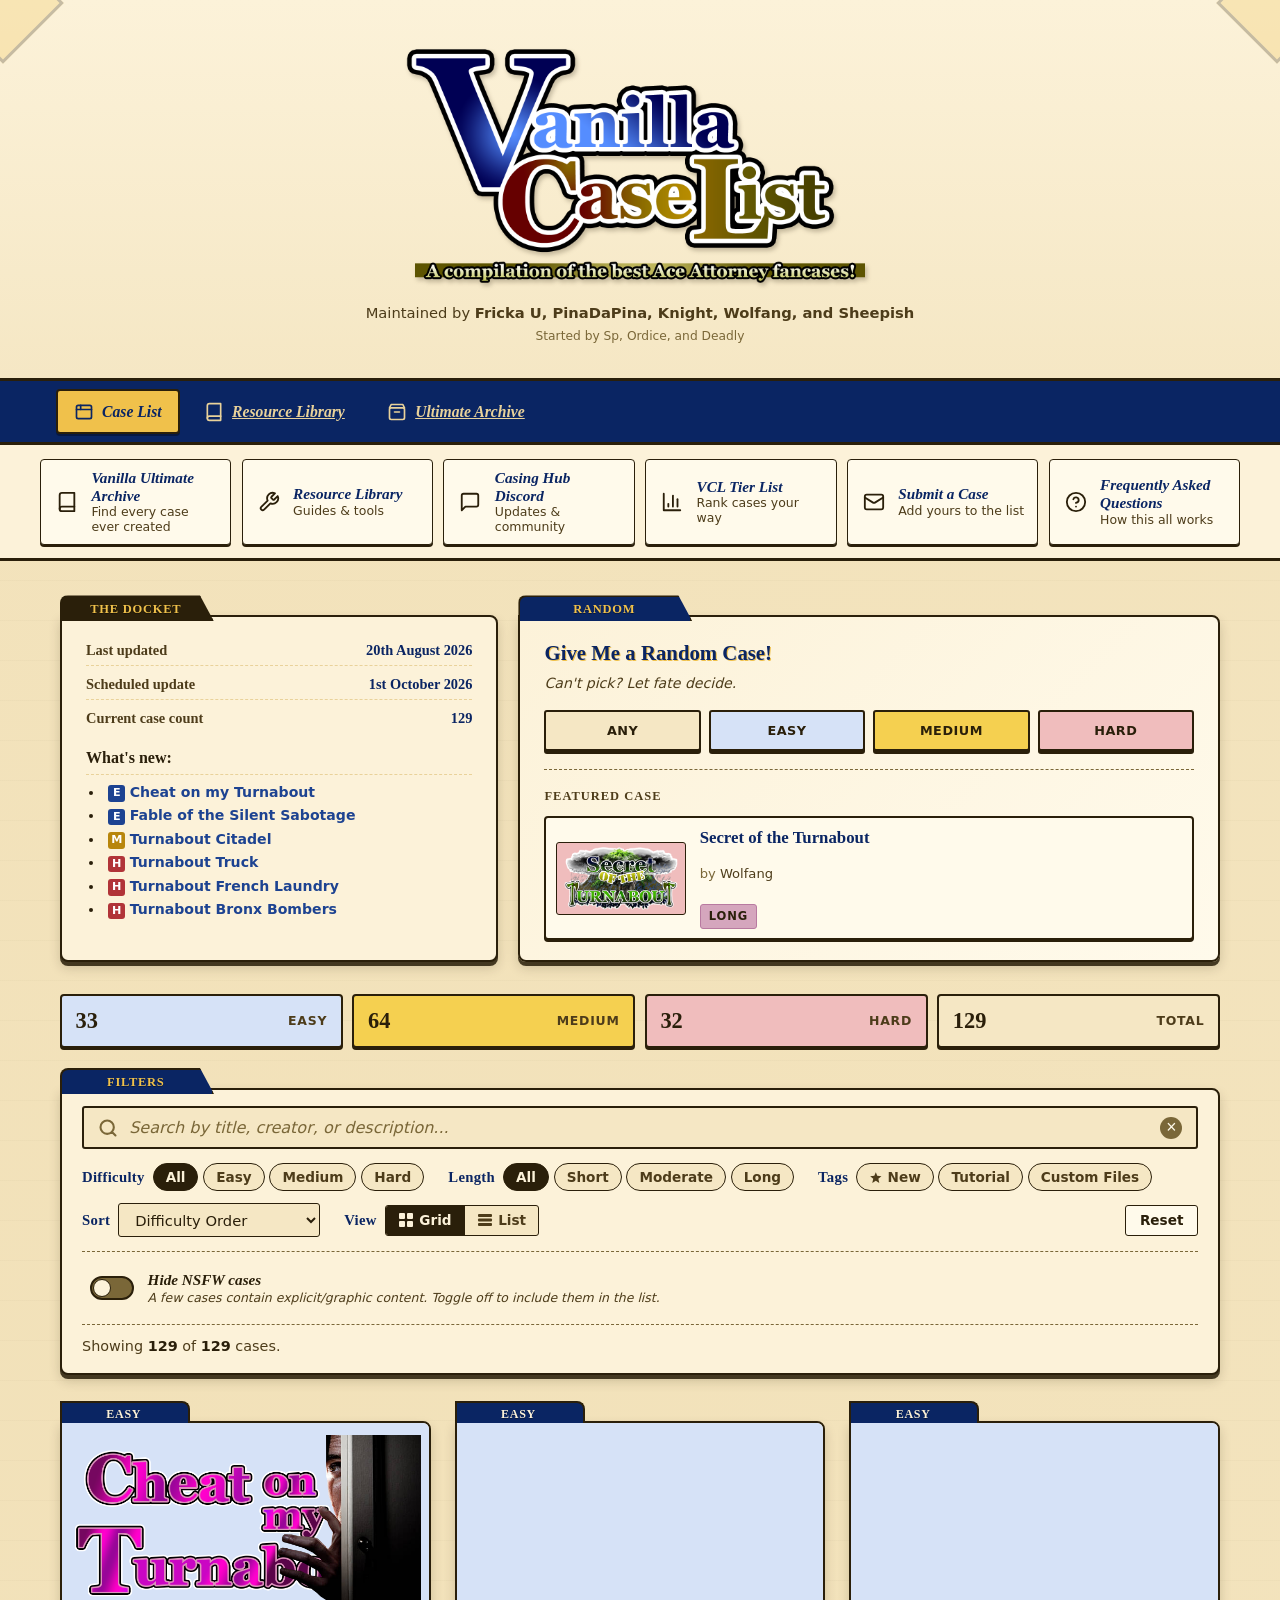
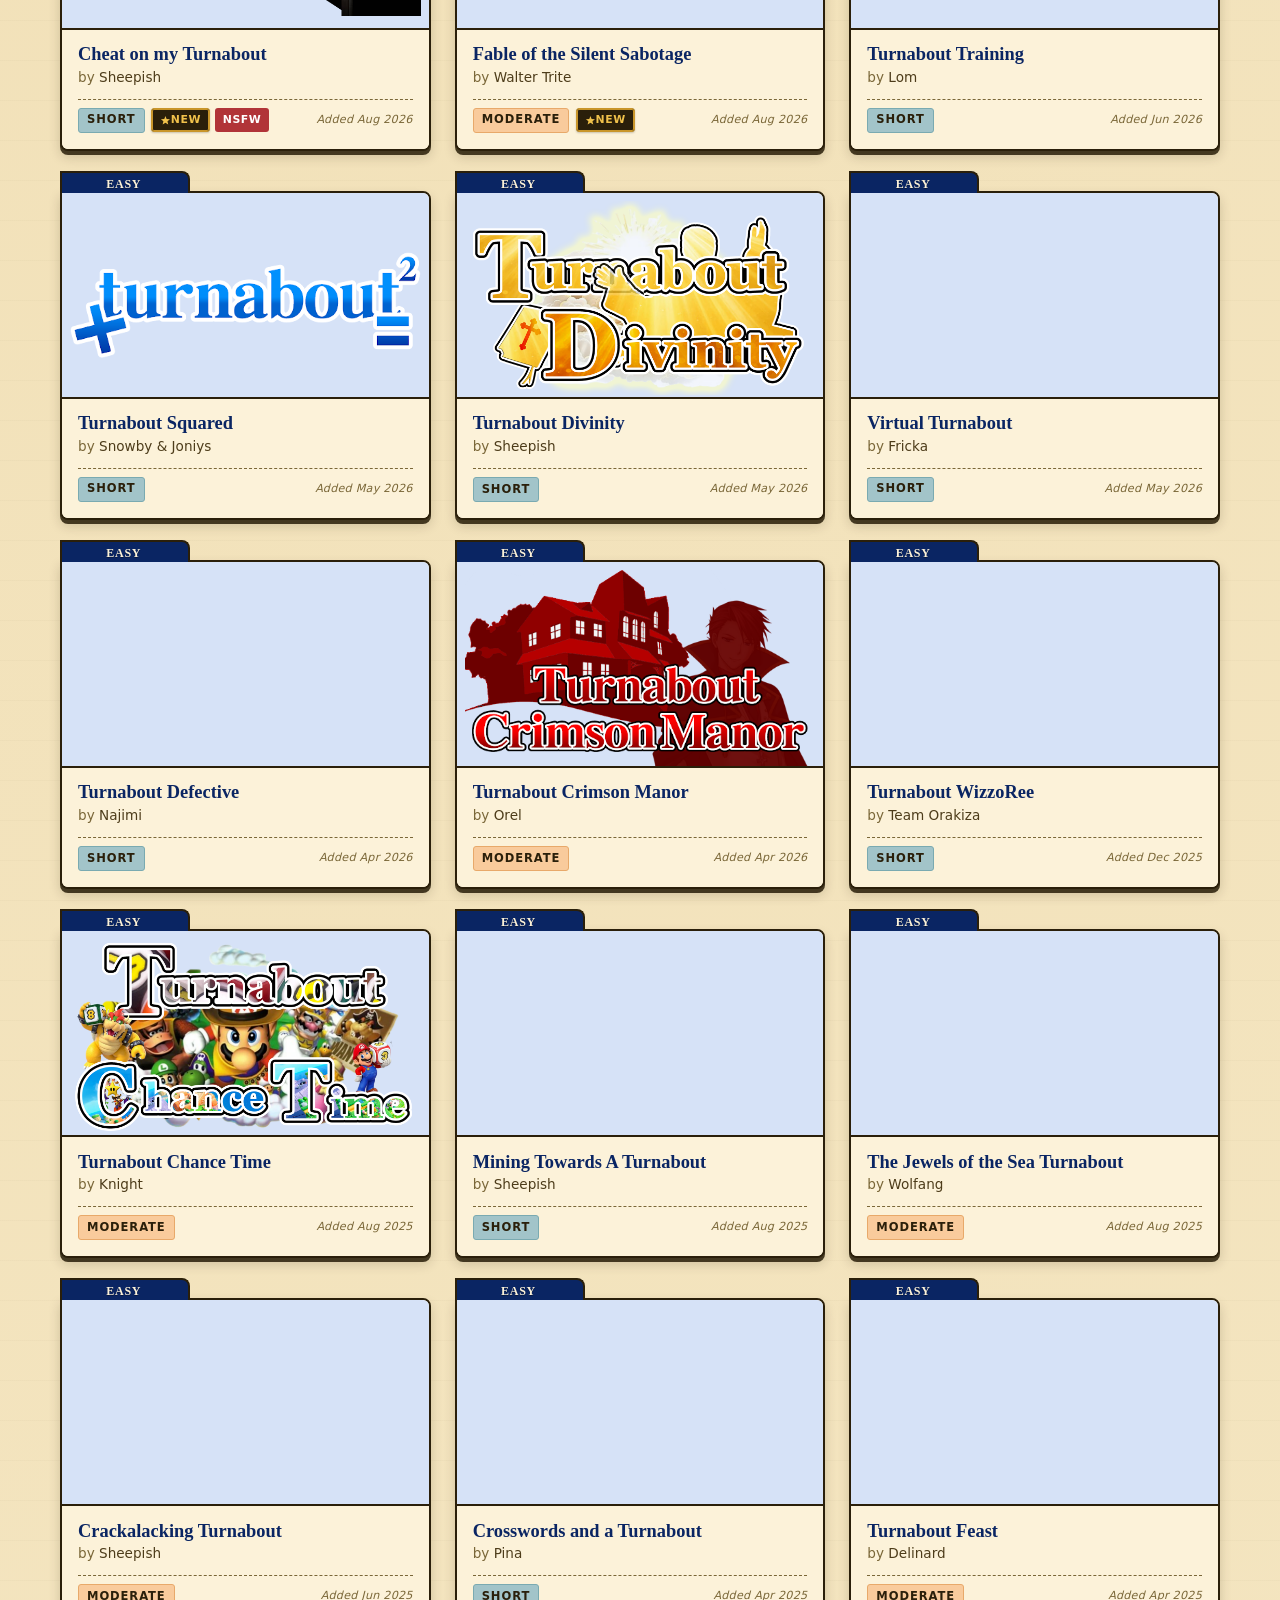
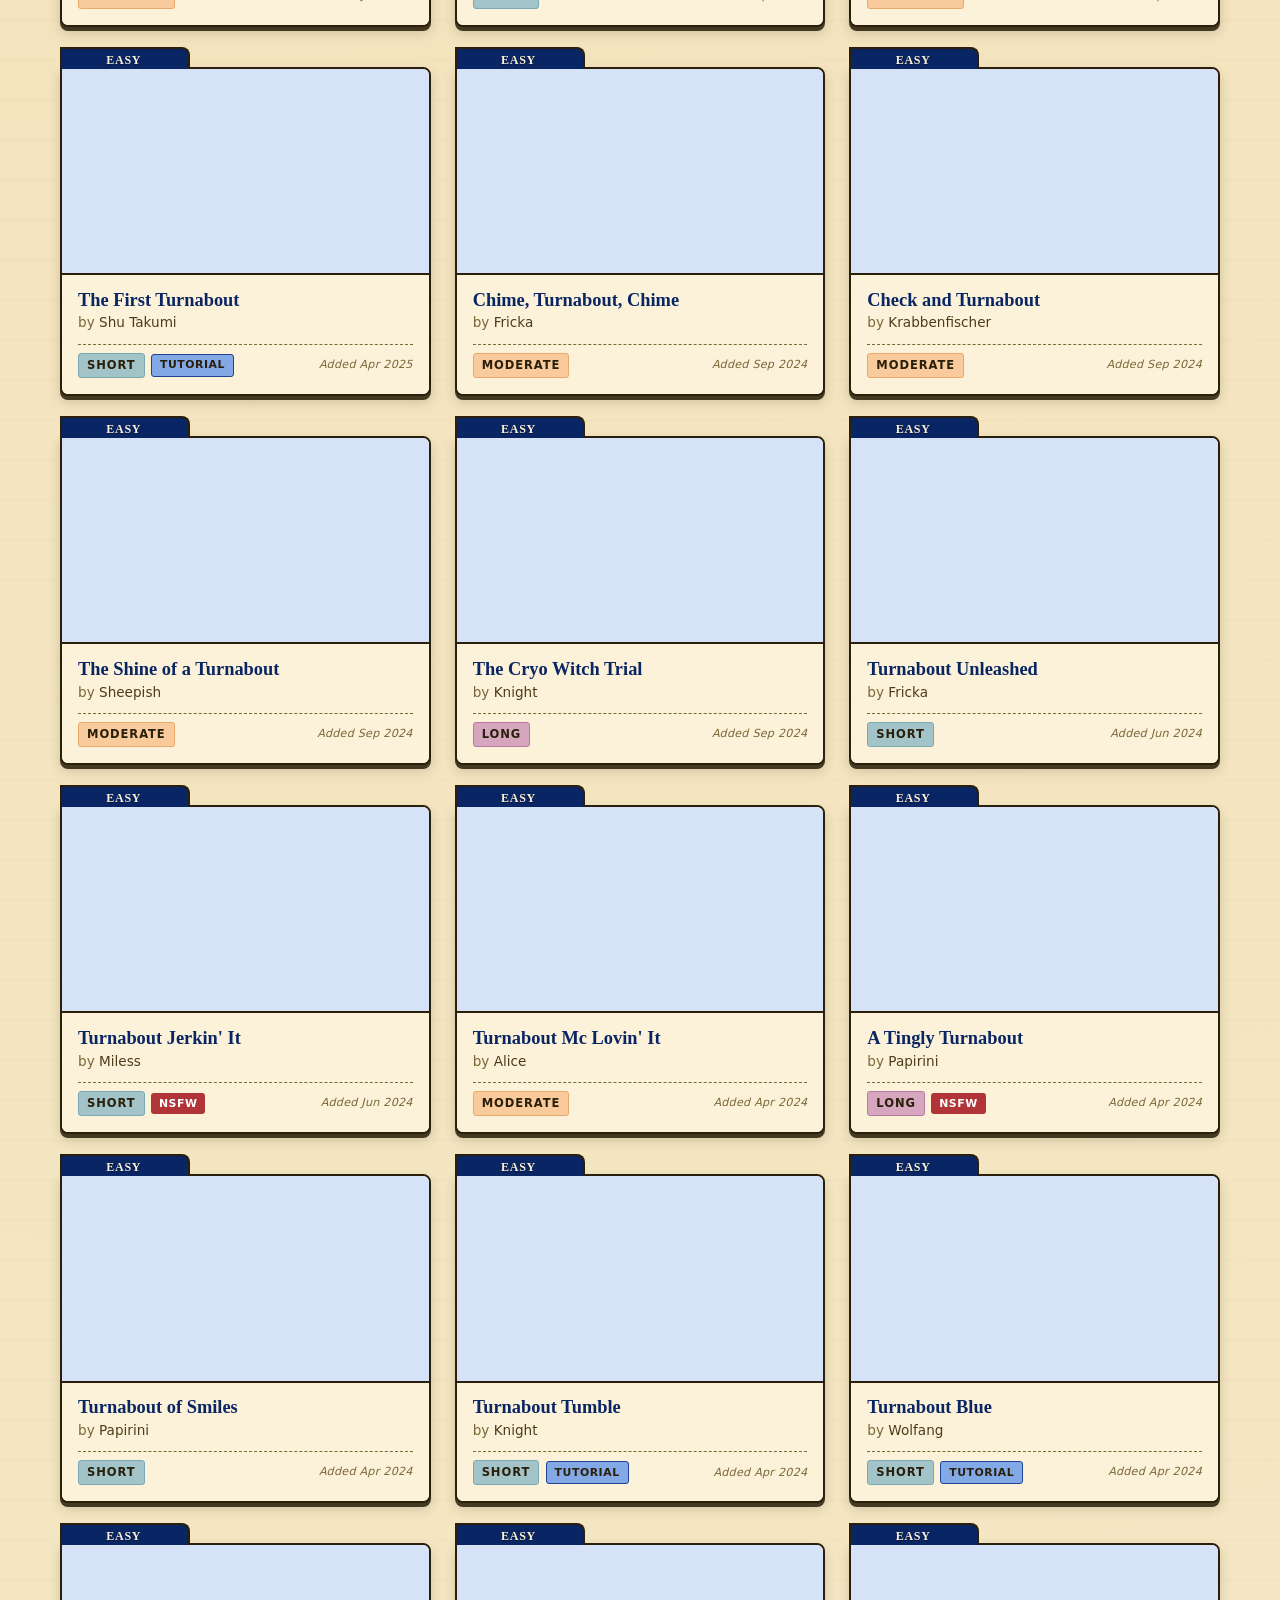
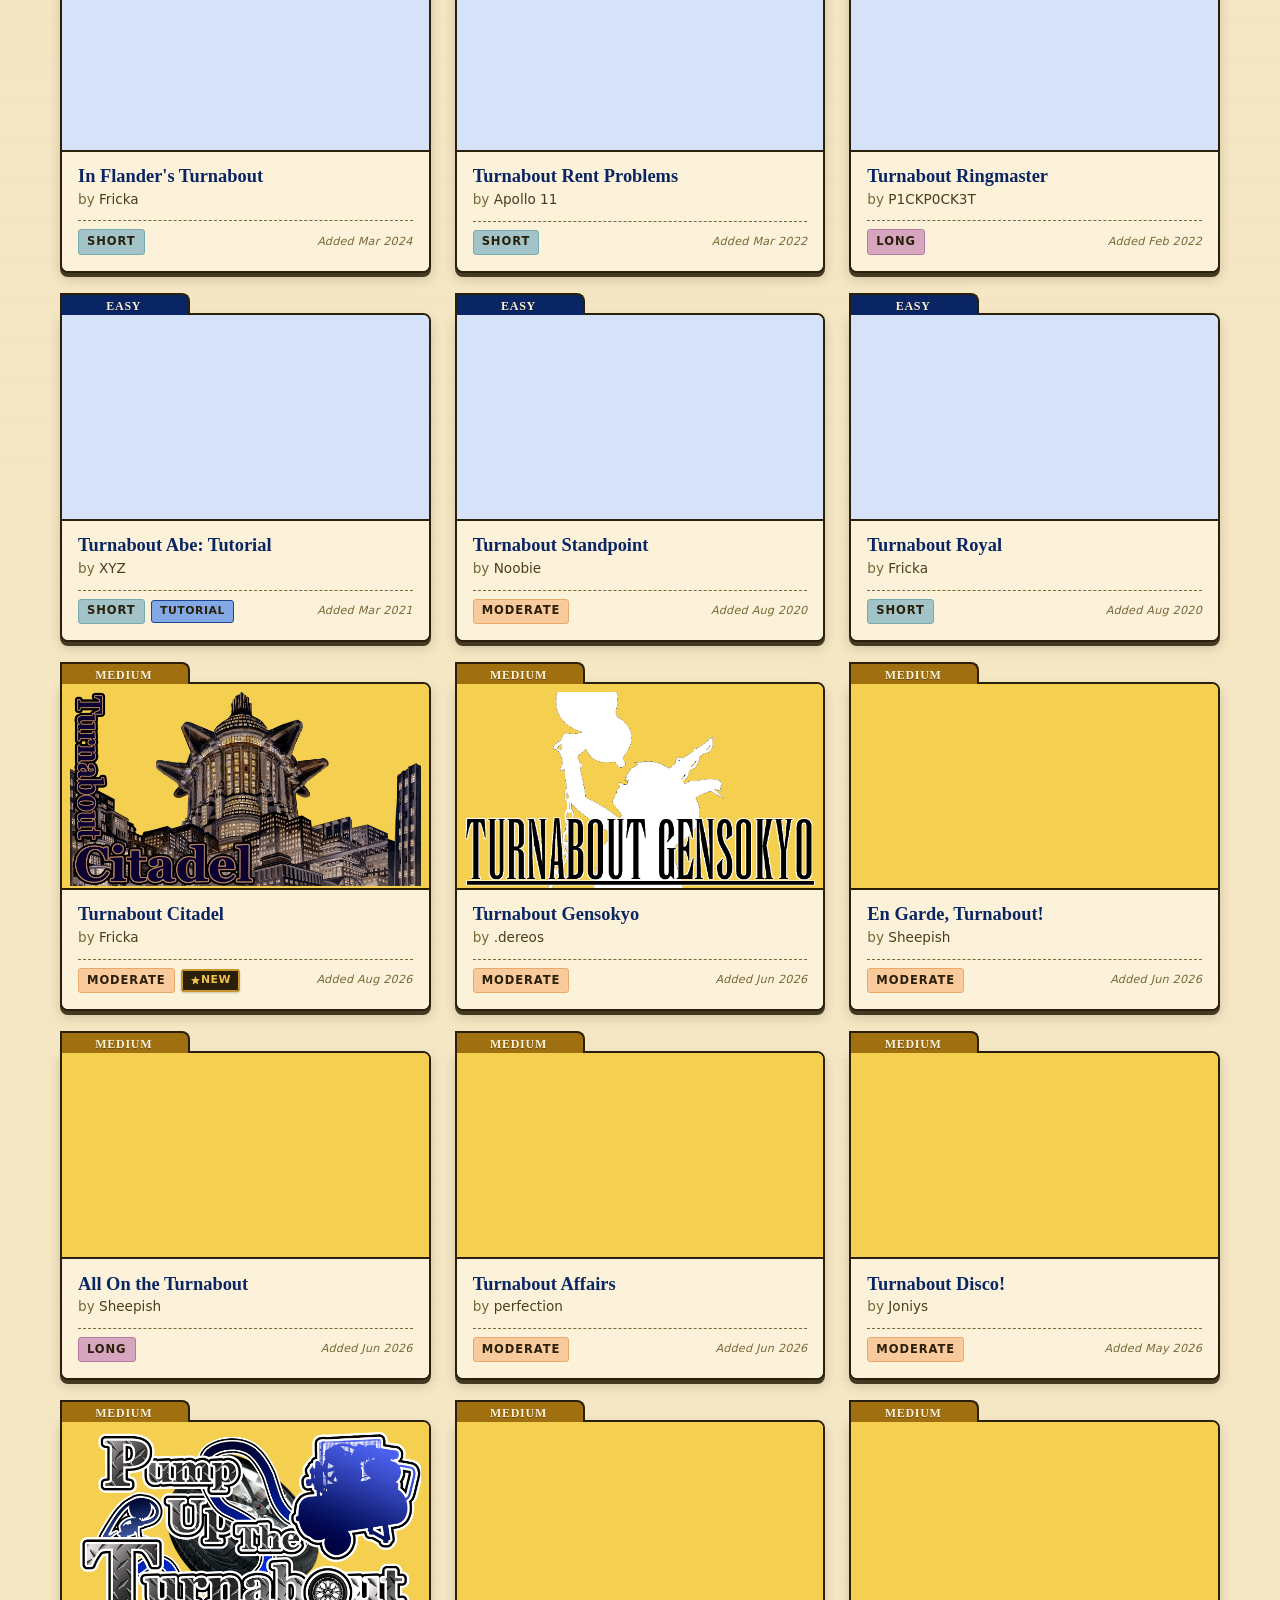
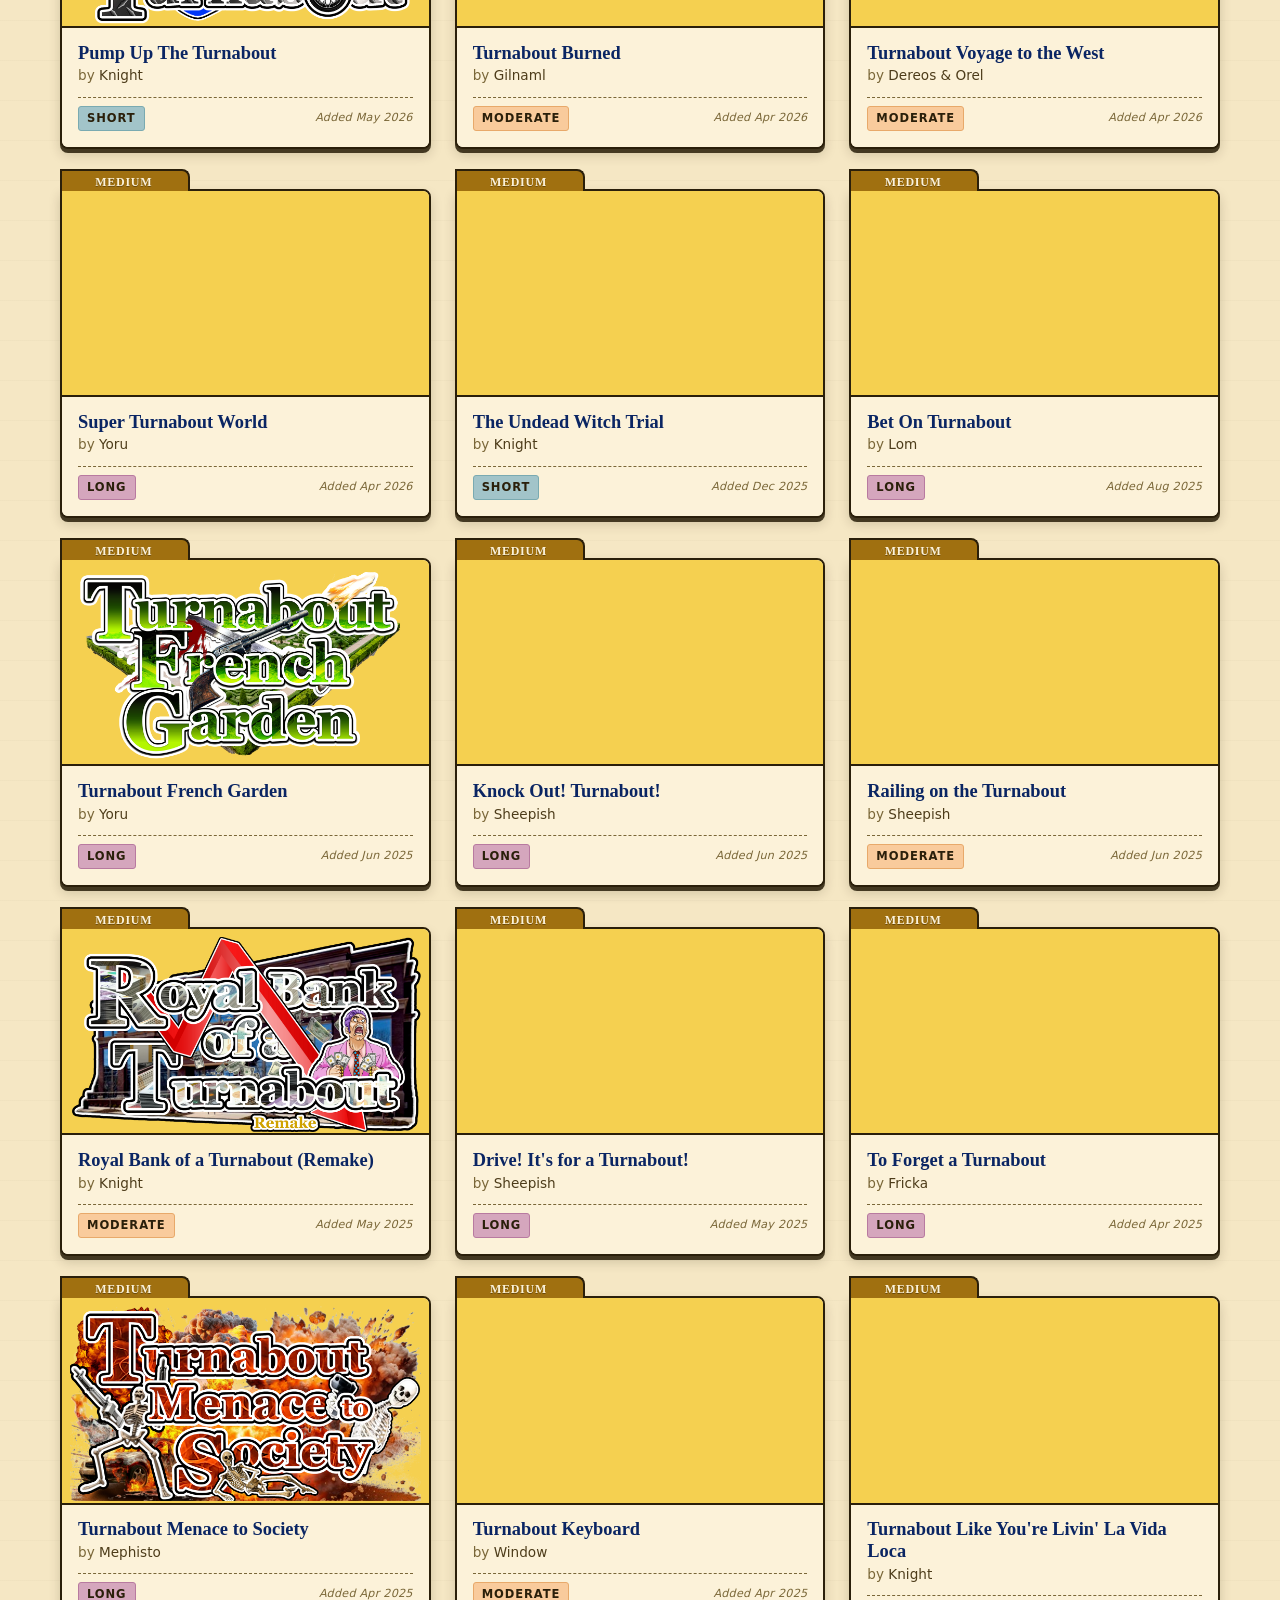
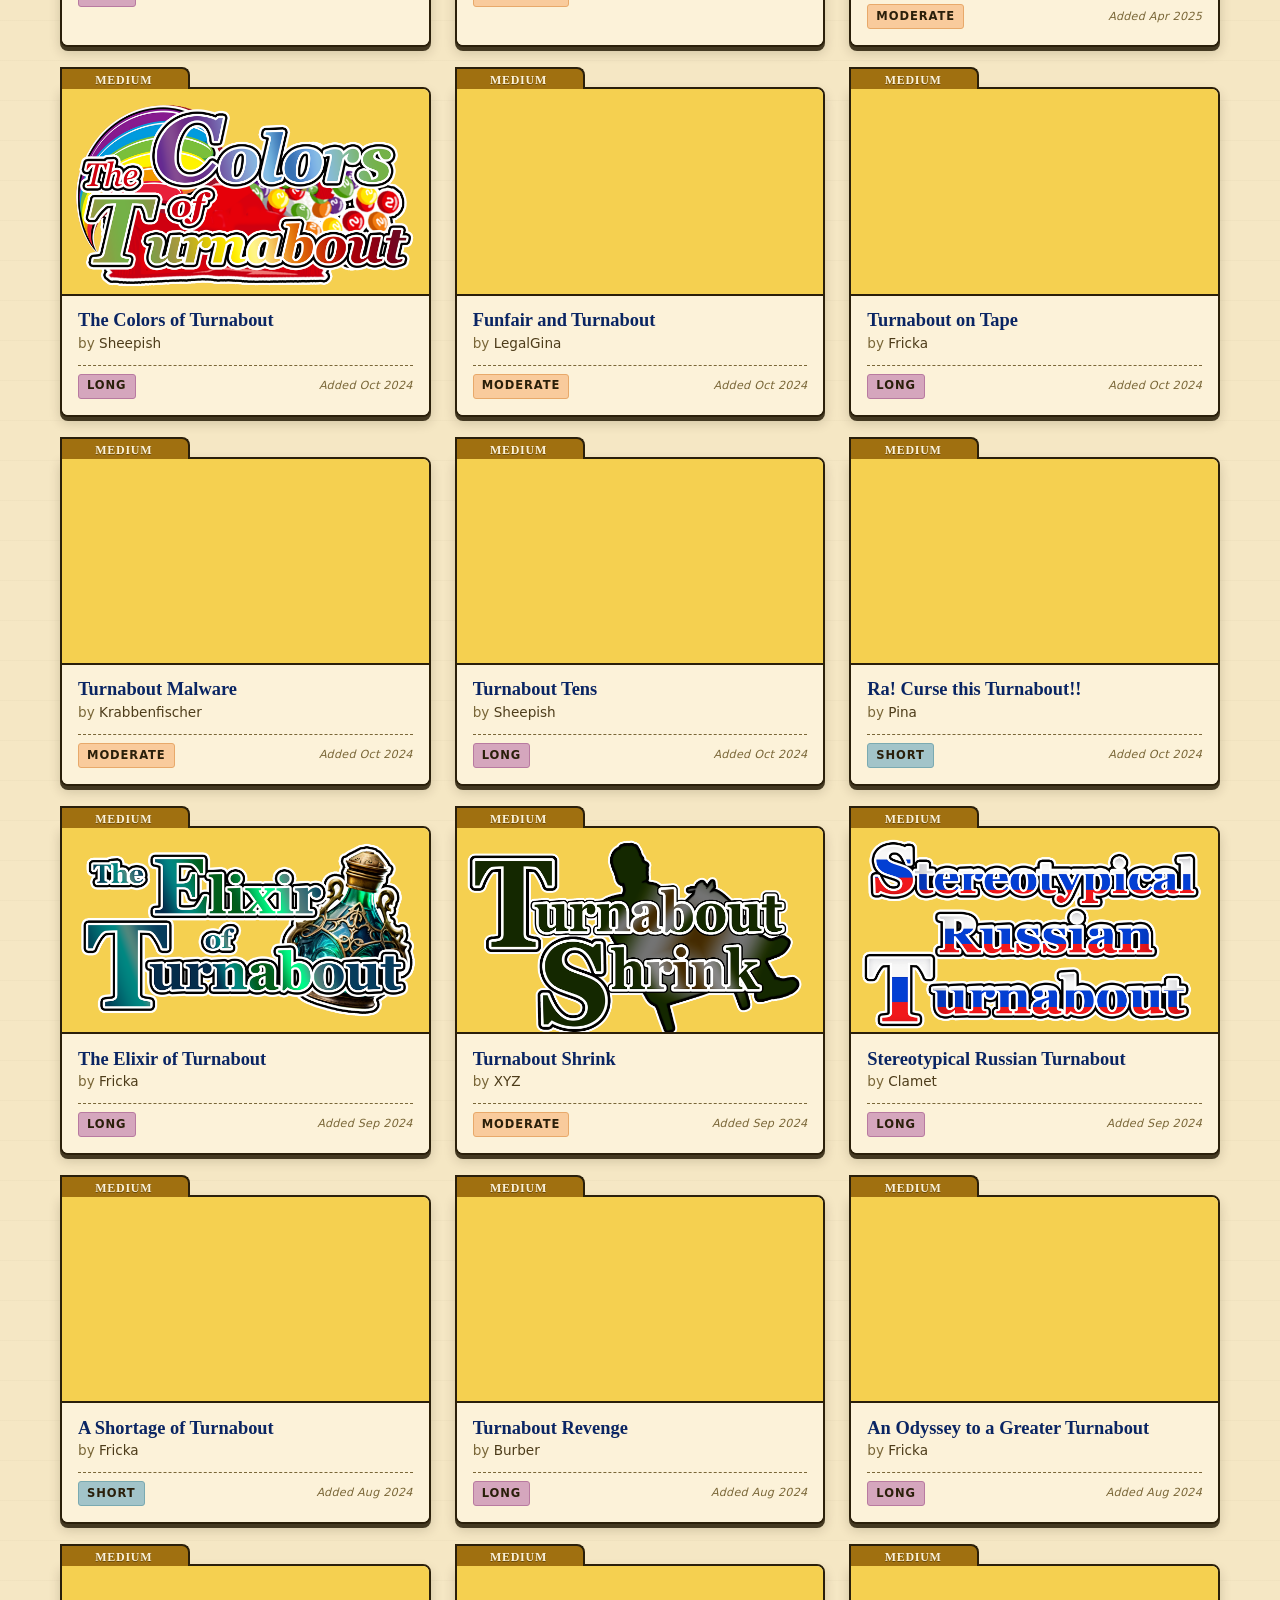
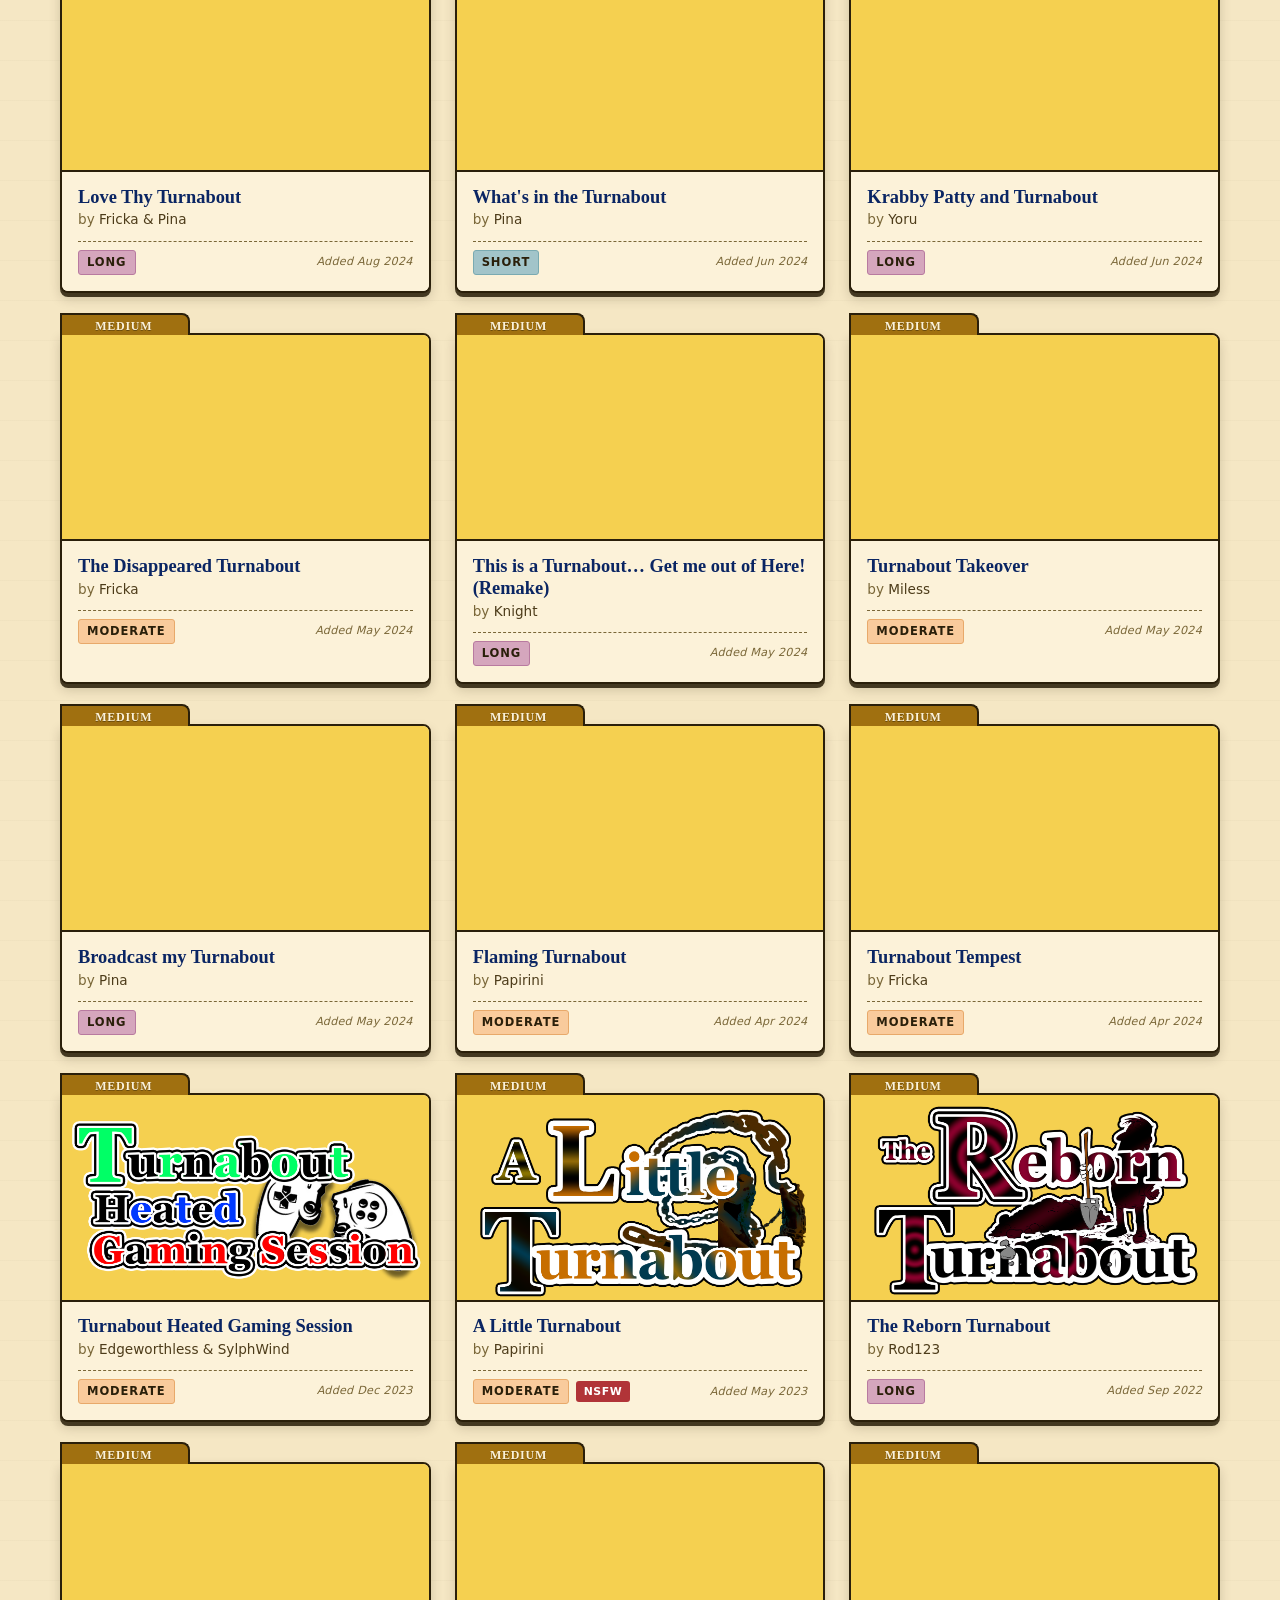
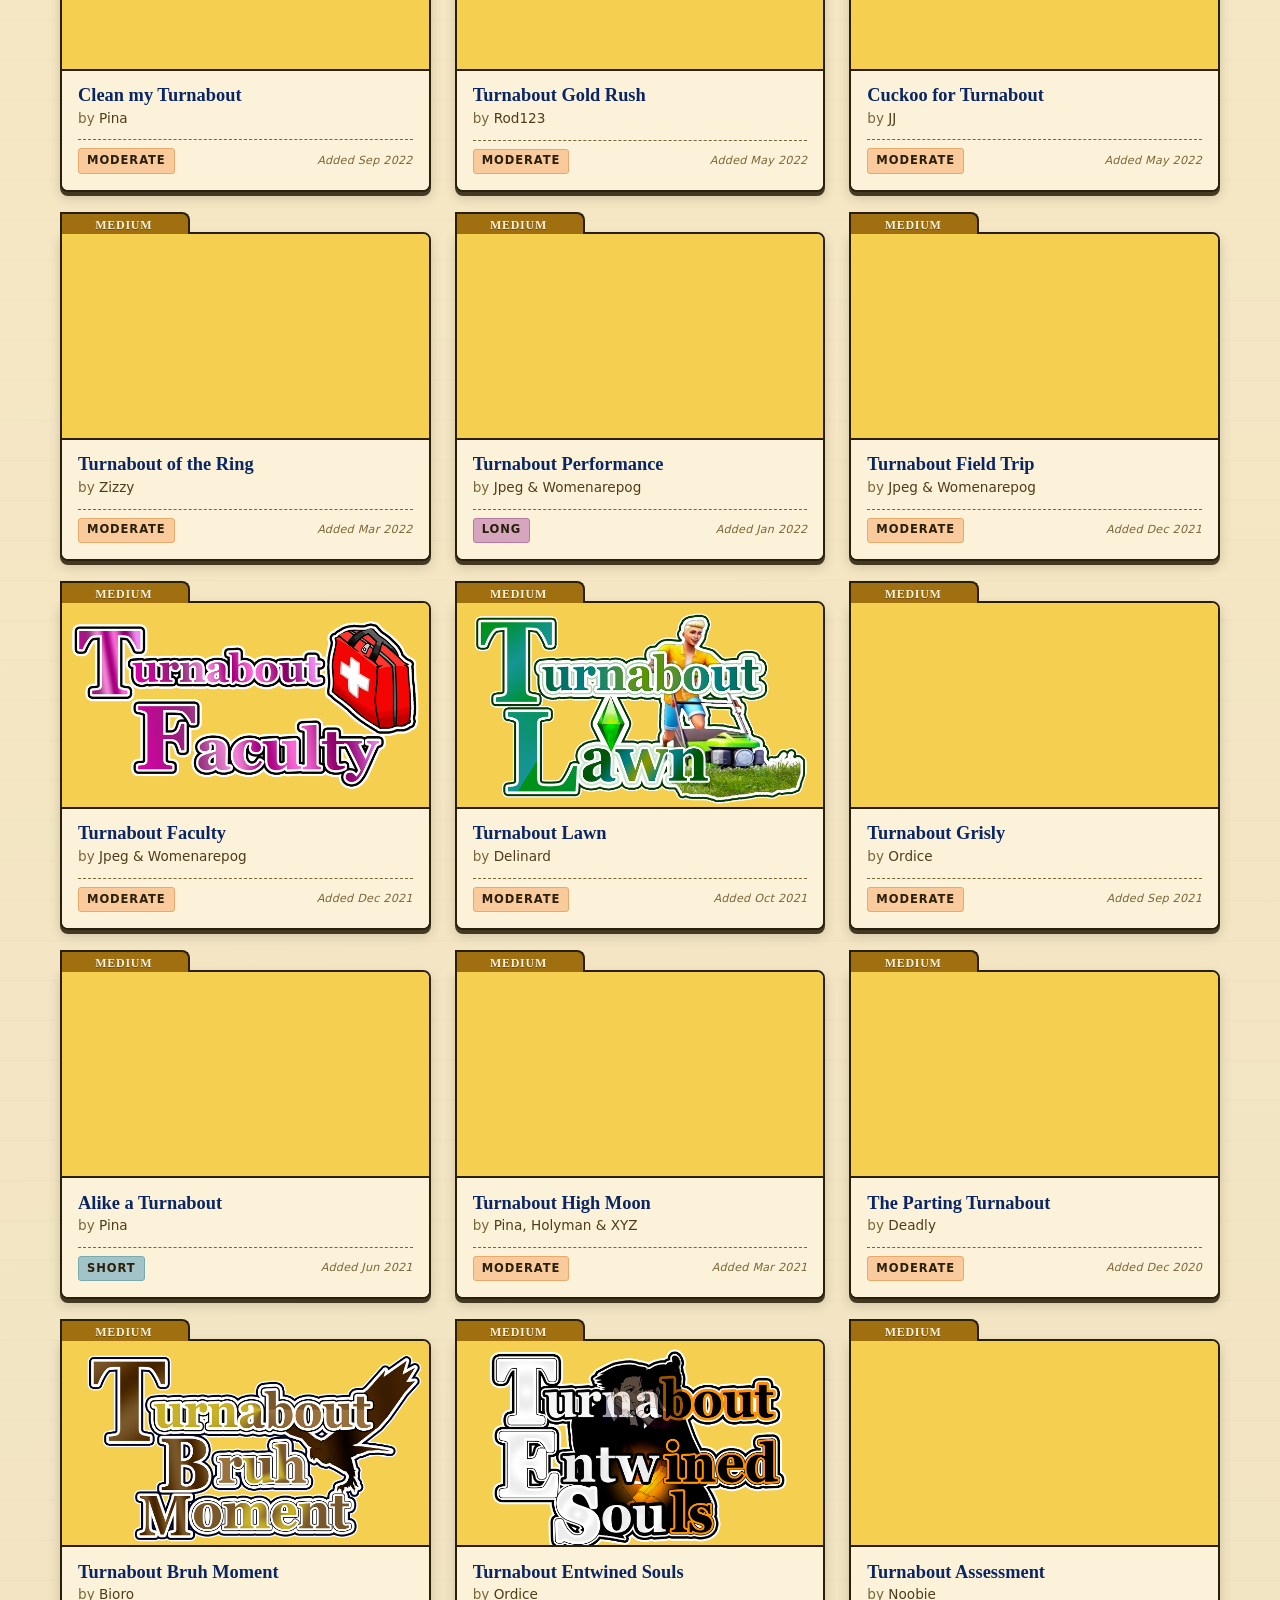
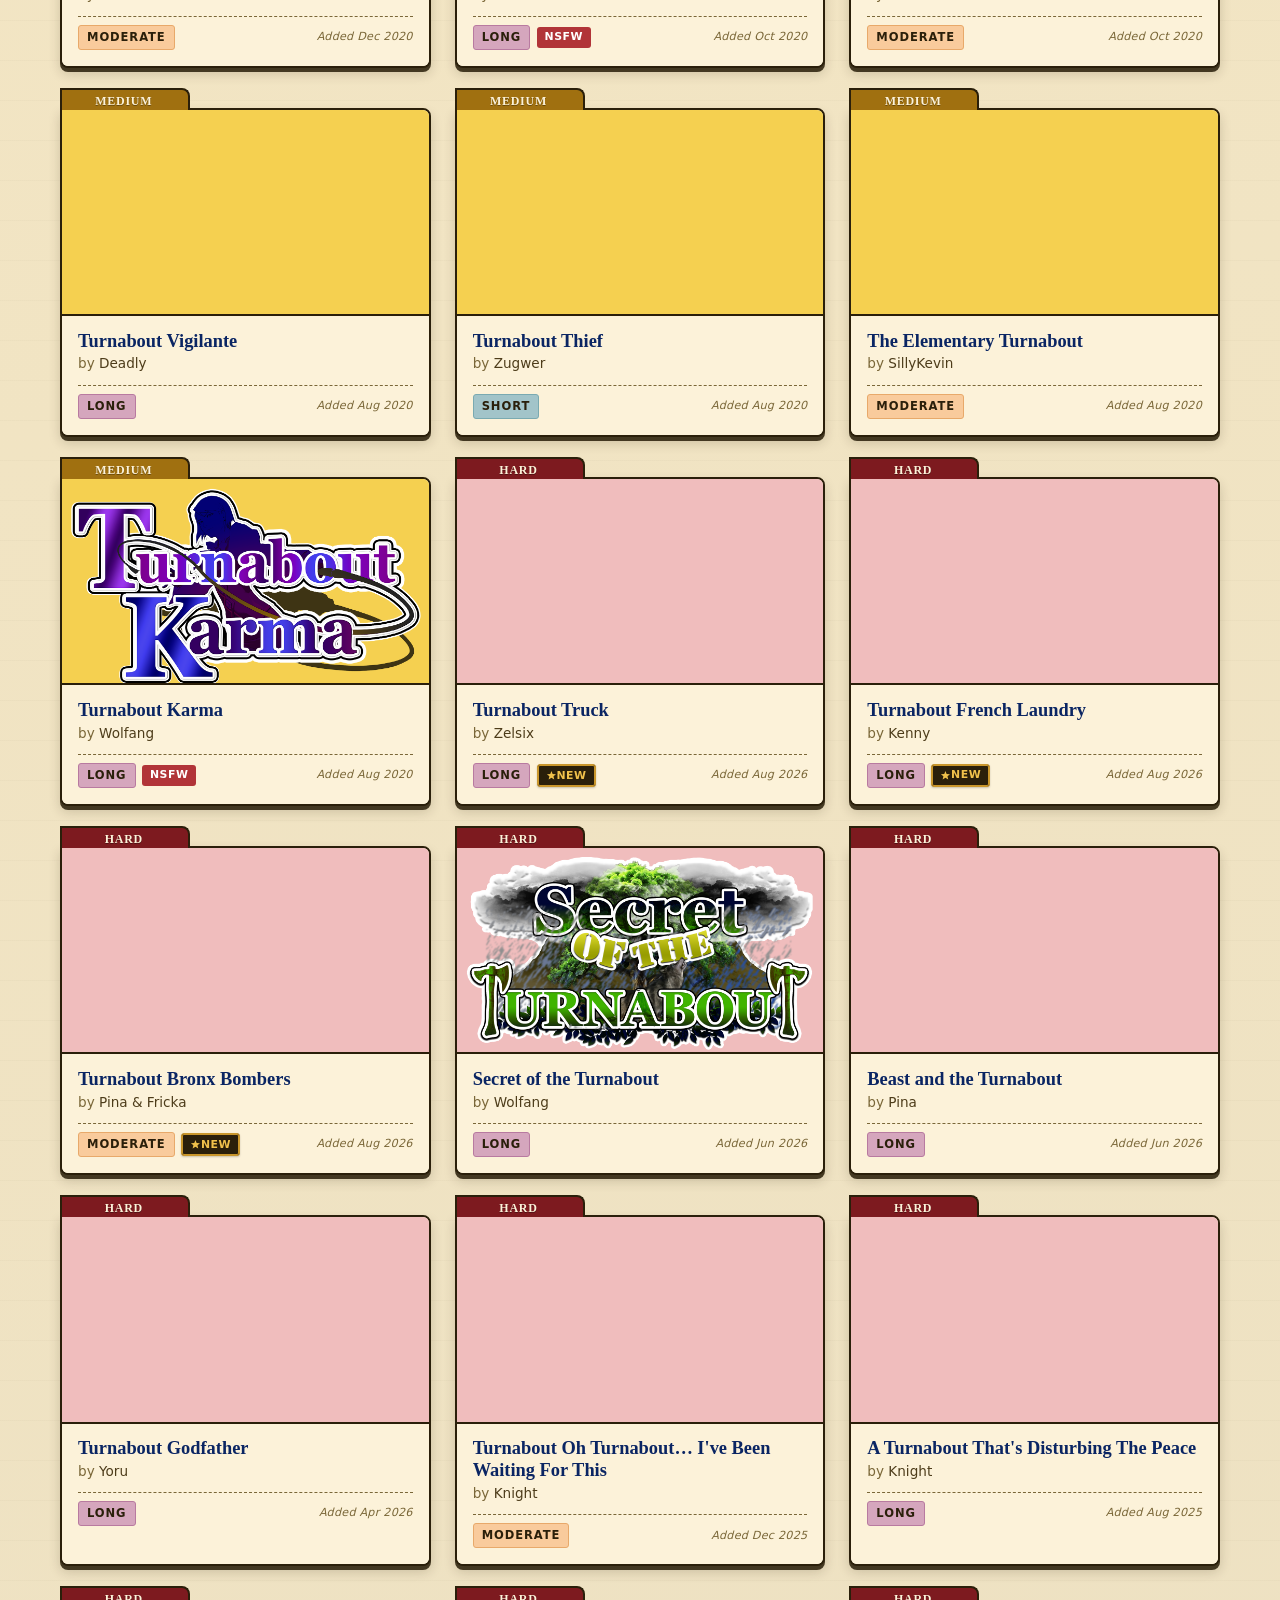
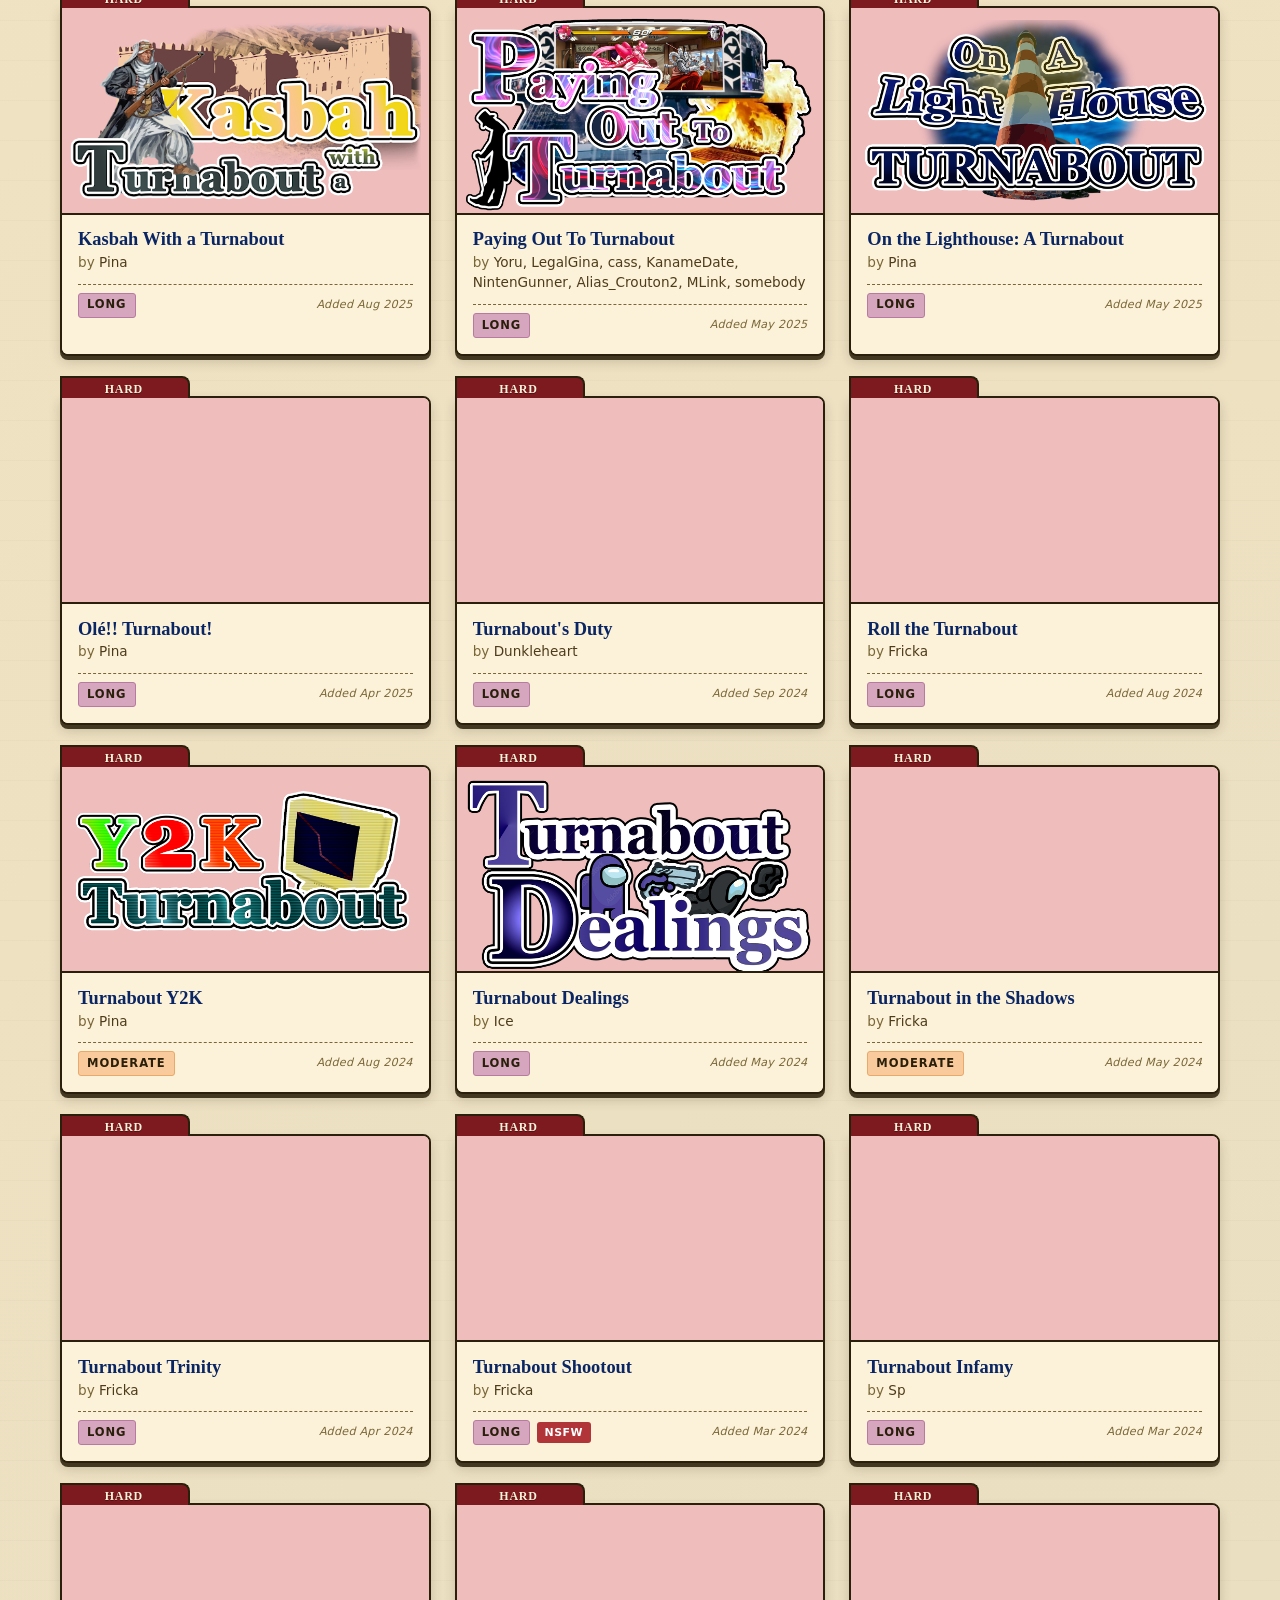
==== commit 536a9f92: "Add files via upload" ====
--- a/index.html
+++ b/index.html
@@ -1,475 +1,475 @@
-<!DOCTYPE html>
-<html lang="en">
-
-<head>
-  <meta charset="UTF-8" />
-  <script type="text/javascript">
-    (function(c,l,a,r,i,t,y){
-        c[a]=c[a]||function(){(c[a].q=c[a].q||[]).push(arguments)};
-        t=l.createElement(r);t.async=1;t.src="https://www.clarity.ms/tag/"+i;
-        y=l.getElementsByTagName(r)[0];y.parentNode.insertBefore(t,y);
-    })(window, document, "clarity", "script", "xsotd1lpuk");
-  </script>
-  <meta name="viewport" content="width=device-width, initial-scale=1.0" />
-  <title>Vanilla Case List</title>
-  <meta name="description"
-    content="The best Ace Attorney fan cases — for roleplay on Attorney Online, objection.lol, and beyond." />
-
-  <!-- Favicons -->
-  <link rel="icon" href="favicon.ico" sizes="any" />
-  <link rel="icon" type="image/png" sizes="32x32" href="images/favicon-32.png" />
-  <link rel="icon" type="image/png" sizes="16x16" href="images/favicon-16.png" />
-  <link rel="apple-touch-icon" sizes="180x180" href="images/favicon-180.png" />
-
-  <!-- Open Graph (Discord, Facebook, etc.)
-       NOTE: og:image and twitter:image should be ABSOLUTE URLs for embeds to
-       work. Once the site is live, replace the two image paths below with the
-       full URL, e.g. https://your-username.github.io/vanilla-case-list/images/vcl-logo.png
-       See GITHUB_PAGES_SETUP.md for details. -->
-  <meta property="og:type" content="website" />
-  <meta property="og:title" content="Vanilla Case List" />
-  <meta property="og:description"
-    content="The best Ace Attorney fan cases — for roleplay on Attorney Online, objection.lol, and beyond." />
-  <meta property="og:image" content="https://lublurrr.github.io/Vanilla-Case-List/images/vcl-logo.png" />
-  <meta property="og:image:alt" content="Vanilla Case List logo" />
-
-  <!-- Twitter Card -->
-  <meta name="twitter:card" content="summary_large_image" />
-  <meta name="twitter:title" content="Vanilla Case List" />
-  <meta name="twitter:description"
-    content="The best Ace Attorney fan cases — for roleplay on Attorney Online, objection.lol, and beyond." />
-  <meta name="twitter:image" content="https://lublurrr.github.io/Vanilla-Case-List/images/vcl-logo.png" />
-
-  <!-- Embed accent colour (the deep navy from the logo's "V") -->
-  <meta name="theme-color" content="#0a2563" />
-
-  <link rel="stylesheet" href="styles.css" />
-
-<body>
-  <header class="site-header">
-    <div class="header-inner">
-      <h1 class="site-title">
-        <img class="site-logo" src="images/vcl-logo.png"
-          alt="Vanilla Case List — A compilation of the best Vanilla cases!" />
-      </h1>
-      <p class="site-credits">
-        Maintained by <strong>Fricka U, PinaDaPina, Knight, Wolfang, and Sheepish</strong><br>
-        <small>Started by Sp, Ordice, and Deadly</small>
-      </p>
-    </div>
-  </header>
-
-  <!-- Primary section nav: the three major areas of the site -->
-  <nav class="primary-nav" aria-label="Main sections">
-    <div class="primary-nav-inner">
-      <button type="button" class="primary-nav-btn is-active" id="nav-case-list" aria-current="page">
-        <span class="primary-nav-icon" aria-hidden="true"><svg width="20" height="20" viewBox="0 0 24 24" fill="none" stroke="currentColor" stroke-width="2" stroke-linecap="round" stroke-linejoin="round"><rect x="3" y="4" width="18" height="16" rx="2"/><path d="M3 9h18"/><path d="M8 4v5"/></svg></span>
-        Case List
-      </button>
-      <a href="resources.html" class="primary-nav-btn" id="nav-resource-library">
-        <span class="primary-nav-icon" aria-hidden="true"><svg width="20" height="20" viewBox="0 0 24 24" fill="none" stroke="currentColor" stroke-width="2" stroke-linecap="round" stroke-linejoin="round"><path d="M4 19.5A2.5 2.5 0 0 1 6.5 17H20"/><path d="M6.5 2H20v20H6.5A2.5 2.5 0 0 1 4 19.5v-15A2.5 2.5 0 0 1 6.5 2z"/></svg></span>
-        Resource Library
-      </a>
-      <a href="archive.html" class="primary-nav-btn" id="nav-ultimate-archive">
-        <span class="primary-nav-icon" aria-hidden="true"><svg width="20" height="20" viewBox="0 0 24 24" fill="none" stroke="currentColor" stroke-width="2" stroke-linecap="round" stroke-linejoin="round"><rect x="3" y="7" width="18" height="14" rx="2"/><path d="M3 7l2-4h14l2 4"/><path d="M9 12h6"/></svg></span>
-        Ultimate Archive
-      </a>
-    </div>
-  </nav>
-
-  <!-- Resource link strip -->
-  <nav class="resources-nav" aria-label="Related resources">
-    <div class="resources-inner">
-      <a class="resource-link" href="archive.html">
-        <span class="resource-icon"><svg width="22" height="22" viewBox="0 0 24 24" fill="none" stroke="currentColor" stroke-width="2" stroke-linecap="round" stroke-linejoin="round" aria-hidden="true"><path d="M4 19.5A2.5 2.5 0 0 1 6.5 17H20"/><path d="M6.5 2H20v20H6.5A2.5 2.5 0 0 1 4 19.5v-15A2.5 2.5 0 0 1 6.5 2z"/></svg></span>
-        <span class="resource-text"><strong>Vanilla Ultimate Archive</strong><span>Find every case ever
-            created</span></span>
-      </a>
-      <a class="resource-link" href="resources.html">
-        <span class="resource-icon"><svg width="22" height="22" viewBox="0 0 24 24" fill="none" stroke="currentColor" stroke-width="2" stroke-linecap="round" stroke-linejoin="round" aria-hidden="true"><path d="M14.7 6.3a1 1 0 0 0 0 1.4l1.6 1.6a1 1 0 0 0 1.4 0l3.77-3.77a6 6 0 0 1-7.94 7.94l-6.91 6.91a2.12 2.12 0 0 1-3-3l6.91-6.91a6 6 0 0 1 7.94-7.94l-3.76 3.76z"/></svg></span>
-        <span class="resource-text"><strong>Resource Library</strong><span>Guides &amp; tools</span></span>
-      </a>
-      <a class="resource-link" href="https://discord.gg/5VwA7zTpvv" target="_blank" rel="noopener noreferrer">
-        <span class="resource-icon"><svg width="22" height="22" viewBox="0 0 24 24" fill="none" stroke="currentColor" stroke-width="2" stroke-linecap="round" stroke-linejoin="round" aria-hidden="true"><path d="M21 15a2 2 0 0 1-2 2H7l-4 4V5a2 2 0 0 1 2-2h14a2 2 0 0 1 2 2z"/></svg></span>
-        <span class="resource-text"><strong>Casing Hub Discord</strong><span>Updates &amp; community</span></span>
-      </a>
-      <a class="resource-link" href="https://tiermaker.com/create/vanilla-case-list-logos-17506473" target="_blank"
-        rel="noopener noreferrer">
-        <span class="resource-icon"><svg width="22" height="22" viewBox="0 0 24 24" fill="none" stroke="currentColor" stroke-width="2" stroke-linecap="round" stroke-linejoin="round" aria-hidden="true"><path d="M3 3v18h18"/><path d="M18 17V9"/><path d="M13 17V5"/><path d="M8 17v-3"/></svg></span>
-        <span class="resource-text"><strong>VCL Tier List</strong><span>Rank cases your way</span></span>
-      </a>
-      <a class="resource-link resource-submit"
-        href="https://docs.google.com/forms/d/e/1FAIpQLSevKI9XmbUKZlO_xm3kX7hg1PfYXNavnLzc1dCu0XNt3ndtEg/viewform?usp=sf_link"
-        target="_blank" rel="noopener noreferrer">
-        <span class="resource-icon"><svg width="22" height="22" viewBox="0 0 24 24" fill="none" stroke="currentColor" stroke-width="2" stroke-linecap="round" stroke-linejoin="round" aria-hidden="true"><rect width="20" height="16" x="2" y="4" rx="2"/><path d="m22 7-8.97 5.7a1.94 1.94 0 0 1-2.06 0L2 7"/></svg></span>
-        <span class="resource-text"><strong>Submit a Case</strong><span>Add yours to the list</span></span>
-      </a>
-      <button class="resource-link resource-faq-toggle" type="button" id="faq-toggle" aria-expanded="false"
-        aria-controls="faq-section">
-        <span class="resource-icon"><svg width="22" height="22" viewBox="0 0 24 24" fill="none" stroke="currentColor" stroke-width="2" stroke-linecap="round" stroke-linejoin="round" aria-hidden="true"><circle cx="12" cy="12" r="10"/><path d="M9.09 9a3 3 0 0 1 5.83 1c0 2-3 3-3 3"/><path d="M12 17h.01"/></svg></span>
-        <span class="resource-text"><strong>Frequently Asked Questions</strong><span>How this all works</span></span>
-      </button>
-    </div>
-  </nav>
-
-  <main>
-    <!-- FAQ: hidden by default, toggled via the FAQ button in resources-nav -->
-    <section class="faq-section" id="faq-section" hidden aria-label="Frequently asked questions">
-      <div class="faq-inner">
-        <p class="faq-intro">Everything you need to know about how the case list website works.</p>
-
-        <details class="faq-item">
-          <summary>How can I get my case added?</summary>
-          <p>Use the form here: <a
-              href="https://docs.google.com/forms/d/e/1FAIpQLSevKI9XmbUKZlO_xm3kX7hg1PfYXNavnLzc1dCu0XNt3ndtEg/viewform?usp=sf_link"
-              target="_blank" rel="noopener noreferrer">submission form</a>.</p>
-        </details>
-
-        <details class="faq-item">
-          <summary>What are the requirements for a case to be added?</summary>
-          <p>It must be a fully-functional, complete case.
-          <p>
-          <p>This means a case that is not a Work in Progress, or a case with known plot-holes etc that can ruin the
-            gameplay. </p>
-          <p>It also should have a functional witness document that can be easily used by a witness. This means it
-            should include appropriate notes. A clear path the case must go on should be made known to the witness.</p>
-          <p>Requests required for truth should also be hinted towards in a testimony or by the court
-            record, and should not be illogical, ie a request for something should've already been investigated, 
-            like prints/blood on a murder weapon.</p>
-          <p>Finally, make sure that your plot is at least logical and can be reasonably figured out by a person.</p>
-        </details>
-
-        <details class="faq-item">
-          <summary>How do I select a case to play?</summary>
-          <p>Click the case logo on the card, it'll open the case document. On mobile, the cards are a bit smaller but
-            the link works the same way.</p>
-        </details>
-
-        <details class="faq-item">
-          <summary>How do I change the way cases are organised?</summary>
-          <p>Use the <strong>Sort</strong> dropdown above the grid. You can sort by:</p>
-          <ul>
-            <li><strong>Difficulty Order</strong>: the original case list's format</li>
-            <li><strong>Length Order</strong>: Short, Moderate, Long</li>
-            <li><strong>Alphabetical</strong>: A→Z or Z→A</li>
-            <li><strong>Newest First</strong>: newest cases at the top</li>
-          </ul>
-          <p>You can also stack filters: e.g. show only Hard cases tagged "Custom Files".</p>
-        </details>
-
-        <details class="faq-item">
-          <summary>I had an issue with a case on the list, how can I report it?</summary>
-          <p>DM any issues to one of the editors on Discord: <strong>frickau</strong>, <strong>kfcgull</strong>, or
-            <strong>pinadapina</strong>.
-          </p>
-        </details>
-
-        <details class="faq-item">
-          <summary>How can I get a case removed from the list?</summary>
-          <p>For any reason, contact the editors on Discord: <strong>frickau</strong>, <strong>kfcgull</strong>, or
-            <strong>pinadapina</strong>.
-          </p>
-        </details>
-
-        <details class="faq-item">
-          <summary>How long after submission until my case is added?</summary>
-          <p>The goal is to add new cases monthly at the start of each month, but schedules can shift due to other
-            circumstances.</p>
-          <p>Your case will be tested by an editor, either by joining a run or supervising one (this run cannot involve
-            the CM).</p>
-          <p>You'll then be contacted via Discord with the approval/denial. If denied, a valid reason will be provided
-            to help you improve the case.</p>
-        </details>
-
-        <details class="faq-item">
-          <summary>How frequently is the list updated?</summary>
-          <p>The aim is monthly updates on the first of every month at midnight GMT/BST (depending on Daylight Savings).
-          </p>
-        </details>
-
-        <details class="faq-item">
-          <summary>Can I submit Non-Vanilla?</summary>
-          <p><strong>Yes</strong>, non-vanilla cases can be submitted. A Google Drive link with the required files for
-            non-vanilla characters will be embedded in the <strong>Custom Files</strong> tag on the case card.</p>
-        </details>
-
-	<details class="faq-item">
-          <summary>What constitutes a successful Non-CM Run?</summary>
-          <p>If a run is completed fully to truth (or close enough to truth to confirm playability) without the CM 
-	    witnessing the case, it constitutes a successful Non-CM run.</p>
-	  <p>You are allowed as the CM to spectate the case or participate as the Judge, just as long as you do not
-	    backseat the run and influence the cast.</p>
-	  <p>Non-CM runs are typically hosted by editors or helpers, and may be participated in by them, though runs
-	    can be merely supervised. You are allowed to run the Non-CM run yourself, as long as you ensure an editor
-	    is notified and provided details of how the run went.</p>
-        </details>
-
-        <details class="faq-item">
-          <summary>Are the Google Drive links safe to download?</summary>
-          <p><strong>Yes</strong>, the editors made the Drive links themselves and they're 100% trusted. If you need
-            help with ini-swapping or setting up the files, the <a
-              href="https://docs.google.com/document/d/1XS_D2jgcGp_61gl2dnAozOop3shUC06HEPOT3iuaU-s/edit"
-              target="_blank" rel="noopener noreferrer">Resource Library</a> has guides.</p>
-        </details>
-
-        <details class="faq-item">
-          <summary>What do the tags mean?</summary>
-          <p>Each case has tags in its description giving extra context:</p>
-          <ul>
-            <li><strong>Difficulty</strong> - approximate challenge for the defence: Easy, Medium, or Hard.</li>
-            <li><strong>Length</strong> - average duration: Short (&lt;3 hours), Moderate (3–5 hours), Long (5+ hours).
-            </li>
-            <li><strong><svg width="1em" height="1em" viewBox="0 0 24 24" fill="currentColor" aria-hidden="true" style="vertical-align:-0.15em"><path d="M12 2 L14.6 8.6 L22 9.2 L16.5 13.9 L18.2 21 L12 17.3 L5.8 21 L7.5 13.9 L2 9.2 L9.4 8.6 Z"/></svg> NEW</strong> - recently added in the latest update.</li>
-            <li><strong>Tutorial Case</strong> - recommended for starters in the Easy category.</li>
-            <li><strong>NSFW</strong> - explicit sexual and/or graphic content. Toggle "Hide NSFW cases" in the filter
-              row to remove these from the list.</li>
-            <li><strong>Custom Files</strong> - needs additional asset files; click the button in the card pop-up to download them.</li>
-          </ul>
-        </details>
-
-        <details class="faq-item">
-          <summary>Why is [X] case missing?</summary>
-          <p>Cases are reviewed for playability. If a case doesn't meet the conditions outlined above, it's likely been
-            removed or denied.</p>
-          <p>For more in-depth info on why a case got removed/denied, contact the editors on Discord
-            (<strong>frickau</strong>, <strong>kfcgull</strong>, <strong>pinadapina</strong>).</p>
-        </details>
-
-        <details class="faq-item">
-          <summary>How can I get a logo for my case?</summary>
-          <p>Logos are made for every approved VCL case. If you'd like to use the logo for your own case page, ask an
-            editor for permission and credit them on the case.</p>
-          <p>Logos generally aren't created for cases that aren't going on VCL, they take time to make.</p>
-          <p>Logos are made by <strong>Wolfang</strong> (Discord: luwolfang), <strong>Fricka</strong>,
-            <strong>Pina</strong>, and <strong>Knight</strong>. Don't use them without permission.
-          </p>
-        </details>
-
-        <details class="faq-item">
-          <summary>Can I change the logo for my case?</summary>
-          <p>If you don't like the provided logo, or have a different idea, DM an editor on Discord and they'll try to
-            help suit the design to your needs. If you want to make your own, they can offer guidance on that too (no
-            guarantees).</p>
-        </details>
-
-        <details class="faq-item">
-          <summary>What constitutes a case being NSFW?</summary>
-          <p>A case depicting murder is far from enough to be NSFW (that's what Ace Attorney is built on). NSFW means
-            more overt and gruesome depictions: gore images, evidence with technical/violent imagery that may unsettle
-            some viewers.</p>
-          <p>NSFW also includes nudity or sexual themes that aren't appropriate for minors. A case can touch on these
-            themes (and sensitive topics like suicide) as long as it isn't overly explicit.</p>
-        </details>
-
-        <details class="faq-item">
-          <summary>How do I make a case?</summary>
-          <p>Everyone has their own approach, but Fricka has written a guide that can help and provide advice on
-            supporting VCL. <a
-              href="https://docs.google.com/document/d/1WRAzGB8P_5c5U5r9fA5WSmofkKHAedZardhwn7dbIu4/edit?tab=t.0"
-              target="_blank" rel="noopener noreferrer">Find the guide here</a>.</p>
-        </details>
-
-        <p class="faq-footer-note">Have a different question? Reach an editor on Discord: <strong>frickau</strong>,
-          <strong>kfcgull</strong>, or <strong>pinadapina</strong>.
-        </p>
-      </div>
-    </section>
-
-    <!-- Random + Docket-Info + Stats Panel -->
-    <section class="random-panel">
-      <div class="docket-info-card" data-tab-label="The Docket" id="docket-info">
-        <div class="docket-rows">
-          <div class="docket-row">
-            <span class="docket-label">Last updated</span>
-            <span class="docket-value" id="info-last-updated">—</span>
-          </div>
-          <div class="docket-row">
-            <span class="docket-label">Scheduled update</span>
-            <span class="docket-value" id="info-scheduled">—</span>
-          </div>
-          <div class="docket-row">
-            <span class="docket-label">Current case count</span>
-            <span class="docket-value" id="info-count">—</span>
-          </div>
-        </div>
-        <div class="docket-whats-new">
-          <h4 class="docket-subhead">What's new:</h4>
-          <ul id="info-whats-new" class="whats-new-list"></ul>
-        </div>
-      </div>
-      <div class="random-card" data-tab-label="Random">
-        <div class="random-card-body">
-          <h2>Give Me a Random Case!</h2>
-          <p class="random-sub">Can't pick? Let fate decide.</p>
-          <div class="random-buttons">
-            <button class="btn-random btn-any" data-difficulty="any">Any</button>
-            <button class="btn-random btn-easy" data-difficulty="easy">Easy</button>
-            <button class="btn-random btn-medium" data-difficulty="medium">Medium</button>
-            <button class="btn-random btn-hard" data-difficulty="hard">Hard</button>
-          </div>
-        </div>
-        <!-- Featured case fills the empty space below the buttons -->
-        <div class="featured-case" id="featured-case">
-          <span class="featured-label">Featured Case</span>
-          <!-- Filled by app.js renderFeatured() -->
-        </div>
-      </div>
-    </section>
-
-    <!-- Stats summary as its own narrow row -->
-    <section class="stats-strip">
-      <div class="stat-pill stat-easy"><span class="stat-num" id="stat-easy">—</span> <span
-          class="stat-label">Easy</span></div>
-      <div class="stat-pill stat-medium"><span class="stat-num" id="stat-medium">—</span> <span
-          class="stat-label">Medium</span></div>
-      <div class="stat-pill stat-hard"><span class="stat-num" id="stat-hard">—</span> <span
-          class="stat-label">Hard</span></div>
-      <div class="stat-pill stat-total"><span class="stat-num" id="stat-total">—</span> <span
-          class="stat-label">Total</span></div>
-    </section>
-
-    <!-- Filter Toolbar -->
-    <section class="toolbar">
-      <div class="toolbar-row toolbar-search">
-        <label class="search-wrap">
-          <svg class="search-icon" viewBox="0 0 24 24" width="20" height="20" aria-hidden="true">
-            <path fill="none" stroke="currentColor" stroke-width="2.5" stroke-linecap="round"
-              d="M11 19a8 8 0 1 1 0-16 8 8 0 0 1 0 16zm5.5-2.5L21 21" />
-          </svg>
-          <input type="search" id="search" placeholder="Search by title, creator, or description..."
-            autocomplete="off" />
-          <button type="button" id="search-clear" class="search-clear" aria-label="Clear search" hidden>×</button>
-        </label>
-      </div>
-
-      <div class="toolbar-row toolbar-filters">
-        <div class="filter-group">
-          <span class="filter-label">Difficulty</span>
-          <div class="chips" data-filter="difficulty">
-            <button class="chip chip-all is-active" data-value="all">All</button>
-            <button class="chip chip-easy" data-value="easy">Easy</button>
-            <button class="chip chip-medium" data-value="medium">Medium</button>
-            <button class="chip chip-hard" data-value="hard">Hard</button>
-          </div>
-        </div>
-
-        <div class="filter-group">
-          <span class="filter-label">Length</span>
-          <div class="chips" data-filter="length">
-            <button class="chip is-active" data-value="all">All</button>
-            <button class="chip chip-length-short" data-value="Short">Short</button>
-            <button class="chip chip-length-moderate" data-value="Moderate">Moderate</button>
-            <button class="chip chip-length-long" data-value="Long">Long</button>
-          </div>
-        </div>
-
-        <div class="filter-group">
-          <span class="filter-label">Tags</span>
-          <div class="chips" data-filter="tags">
-            <button class="chip chip-tag-new" data-value="NEW"><svg width="1em" height="1em" viewBox="0 0 24 24" fill="currentColor" aria-hidden="true" style="vertical-align:-0.15em"><path d="M12 2 L14.6 8.6 L22 9.2 L16.5 13.9 L18.2 21 L12 17.3 L5.8 21 L7.5 13.9 L2 9.2 L9.4 8.6 Z"/></svg> New</button>
-            <button class="chip chip-tag-tutorial" data-value="Tutorial Case">Tutorial</button>
-            <button class="chip chip-tag-custom" data-value="CUSTOM FILES">Custom Files</button>
-          </div>
-        </div>
-
-        <div class="filter-group filter-sort">
-          <span class="filter-label">Sort</span>
-          <select id="sort">
-            <option value="default">Difficulty Order</option>
-            <option value="length">Length Order</option>
-            <option value="alpha">Alphabetical (A–Z)</option>
-            <option value="alpha-desc">Alphabetical (Z–A)</option>
-            <option value="newest">Most Recently Added</option>
-          </select>
-        </div>
-
-        <div class="filter-group filter-view">
-          <span class="filter-label">View</span>
-          <div class="view-toggle" role="group" aria-label="View mode">
-            <button type="button" class="view-btn is-active" data-view="grid" aria-pressed="true" title="Grid view">
-              <svg viewBox="0 0 16 16" width="16" height="16" aria-hidden="true">
-                <rect x="1" y="1" width="6" height="6" rx="1" fill="currentColor" />
-                <rect x="9" y="1" width="6" height="6" rx="1" fill="currentColor" />
-                <rect x="1" y="9" width="6" height="6" rx="1" fill="currentColor" />
-                <rect x="9" y="9" width="6" height="6" rx="1" fill="currentColor" />
-              </svg>
-              <span>Grid</span>
-            </button>
-            <button type="button" class="view-btn" data-view="list" aria-pressed="false"
-              title="List view (like the original doc)">
-              <svg viewBox="0 0 16 16" width="16" height="16" aria-hidden="true">
-                <rect x="1" y="2" width="14" height="3" rx="1" fill="currentColor" />
-                <rect x="1" y="6.5" width="14" height="3" rx="1" fill="currentColor" />
-                <rect x="1" y="11" width="14" height="3" rx="1" fill="currentColor" />
-              </svg>
-              <span>List</span>
-            </button>
-          </div>
-        </div>
-
-        <button class="reset-btn" id="reset-filters" type="button">Reset</button>
-      </div>
-
-      <!-- NSFW gate: dedicated toggle so the polarity is unambiguous.
-           Default ON = NSFW cases are hidden. Toggle OFF to show them. -->
-      <div class="toolbar-row toolbar-nsfw">
-        <label class="nsfw-toggle">
-          <input type="checkbox" id="hide-nsfw" />
-          <span class="nsfw-toggle-track" aria-hidden="true">
-            <span class="nsfw-toggle-thumb"></span>
-          </span>
-          <span class="nsfw-toggle-text">
-            <strong>Hide NSFW cases</strong>
-            <span class="nsfw-toggle-hint">A few cases contain explicit/graphic content. Toggle off to include them in
-              the list.</span>
-          </span>
-        </label>
-      </div>
-
-      <div class="results-count" id="results-count" aria-live="polite"></div>
-    </section>
-
-    <!-- Cases Grid -->
-    <section class="cases-section">
-      <div class="cases-grid" id="cases-grid"></div>
-      <div class="empty-state" id="empty-state" hidden>
-        <p class="empty-title">No cases match your filters.</p>
-        <p class="empty-sub">Hold it! Try adjusting your search or hit reset.</p>
-        <button class="reset-btn" type="button" onclick="document.getElementById('reset-filters').click()">Reset
-          filters</button>
-      </div>
-    </section>
-  </main>
-
-  <footer class="site-footer">
-    <p>The best Ace Attorney fan cases: for roleplay on Attorney Online, objection.lol, and beyond.</p>
-    <p class="footer-small">Click any case to open its document. Cases courtesy of their respective creators.</p>
-  </footer>
-
-  <!-- Random Case Modal -->
-  <div class="modal" id="random-modal" hidden role="dialog" aria-modal="true" aria-labelledby="random-modal-title">
-    <div class="modal-backdrop" data-close></div>
-    <div class="modal-body">
-      <button class="modal-close" data-close aria-label="Close">×</button>
-      <h2 id="random-modal-title" class="modal-title">Your Random Case</h2>
-      <div id="random-result"></div>
-      <div class="modal-actions">
-        <button class="btn-random" id="random-again">Roll Again</button>
-        <button class="btn-secondary" data-close>Close</button>
-      </div>
-    </div>
-  </div>
-
-  <!-- Case Detail Modal -->
-  <div class="modal" id="case-modal" hidden role="dialog" aria-modal="true" aria-labelledby="case-modal-title">
-    <div class="modal-backdrop" data-close></div>
-    <div class="modal-body case-modal-body">
-      <button class="modal-close" data-close aria-label="Close">×</button>
-      <div id="case-modal-content"></div>
-    </div>
-  </div>
-
-  <script src="app.js"></script>
-</body>
-
-</html>
+<!DOCTYPE html>
+<html lang="en">
+
+<head>
+  <meta charset="UTF-8" />
+  <script type="text/javascript">
+    (function(c,l,a,r,i,t,y){
+        c[a]=c[a]||function(){(c[a].q=c[a].q||[]).push(arguments)};
+        t=l.createElement(r);t.async=1;t.src="https://www.clarity.ms/tag/"+i;
+        y=l.getElementsByTagName(r)[0];y.parentNode.insertBefore(t,y);
+    })(window, document, "clarity", "script", "xsotd1lpuk");
+  </script>
+  <meta name="viewport" content="width=device-width, initial-scale=1.0" />
+  <title>Vanilla Case List</title>
+  <meta name="description"
+    content="The best Ace Attorney fan cases — for roleplay on Attorney Online, objection.lol, and beyond." />
+
+  <!-- Favicons -->
+  <link rel="icon" href="favicon.ico" sizes="any" />
+  <link rel="icon" type="image/png" sizes="32x32" href="images/favicon-32.png" />
+  <link rel="icon" type="image/png" sizes="16x16" href="images/favicon-16.png" />
+  <link rel="apple-touch-icon" sizes="180x180" href="images/favicon-180.png" />
+
+  <!-- Open Graph (Discord, Facebook, etc.)
+       NOTE: og:image and twitter:image should be ABSOLUTE URLs for embeds to
+       work. Once the site is live, replace the two image paths below with the
+       full URL, e.g. https://your-username.github.io/vanilla-case-list/images/vcl-logo.png
+       See GITHUB_PAGES_SETUP.md for details. -->
+  <meta property="og:type" content="website" />
+  <meta property="og:title" content="Vanilla Case List" />
+  <meta property="og:description"
+    content="The best Ace Attorney fan cases — for roleplay on Attorney Online, objection.lol, and beyond." />
+  <meta property="og:image" content="https://lublurrr.github.io/Vanilla-Case-List/images/vcl-logo.png" />
+  <meta property="og:image:alt" content="Vanilla Case List logo" />
+
+  <!-- Twitter Card -->
+  <meta name="twitter:card" content="summary_large_image" />
+  <meta name="twitter:title" content="Vanilla Case List" />
+  <meta name="twitter:description"
+    content="The best Ace Attorney fan cases — for roleplay on Attorney Online, objection.lol, and beyond." />
+  <meta name="twitter:image" content="https://lublurrr.github.io/Vanilla-Case-List/images/vcl-logo.png" />
+
+  <!-- Embed accent colour (the deep navy from the logo's "V") -->
+  <meta name="theme-color" content="#0a2563" />
+
+  <link rel="stylesheet" href="styles.css" />
+
+<body>
+  <header class="site-header">
+    <div class="header-inner">
+      <h1 class="site-title">
+        <img class="site-logo" src="images/vcl-logo.png"
+          alt="Vanilla Case List — A compilation of the best Vanilla cases!" />
+      </h1>
+      <p class="site-credits">
+        Maintained by <strong>Fricka U, PinaDaPina, Knight, Wolfang, and Sheepish</strong><br>
+        <small>Started by Sp, Ordice, and Deadly</small>
+      </p>
+    </div>
+  </header>
+
+  <!-- Primary section nav: the three major areas of the site -->
+  <nav class="primary-nav" aria-label="Main sections">
+    <div class="primary-nav-inner">
+      <button type="button" class="primary-nav-btn is-active" id="nav-case-list" aria-current="page">
+        <span class="primary-nav-icon" aria-hidden="true"><svg width="20" height="20" viewBox="0 0 24 24" fill="none" stroke="currentColor" stroke-width="2" stroke-linecap="round" stroke-linejoin="round"><rect x="3" y="4" width="18" height="16" rx="2"/><path d="M3 9h18"/><path d="M8 4v5"/></svg></span>
+        Case List
+      </button>
+      <a href="resources.html" class="primary-nav-btn" id="nav-resource-library">
+        <span class="primary-nav-icon" aria-hidden="true"><svg width="20" height="20" viewBox="0 0 24 24" fill="none" stroke="currentColor" stroke-width="2" stroke-linecap="round" stroke-linejoin="round"><path d="M4 19.5A2.5 2.5 0 0 1 6.5 17H20"/><path d="M6.5 2H20v20H6.5A2.5 2.5 0 0 1 4 19.5v-15A2.5 2.5 0 0 1 6.5 2z"/></svg></span>
+        Resource Library
+      </a>
+      <a href="archive.html" class="primary-nav-btn" id="nav-ultimate-archive">
+        <span class="primary-nav-icon" aria-hidden="true"><svg width="20" height="20" viewBox="0 0 24 24" fill="none" stroke="currentColor" stroke-width="2" stroke-linecap="round" stroke-linejoin="round"><rect x="3" y="7" width="18" height="14" rx="2"/><path d="M3 7l2-4h14l2 4"/><path d="M9 12h6"/></svg></span>
+        Ultimate Archive
+      </a>
+    </div>
+  </nav>
+
+  <!-- Resource link strip -->
+  <nav class="resources-nav" aria-label="Related resources">
+    <div class="resources-inner">
+      <a class="resource-link" href="archive.html">
+        <span class="resource-icon"><svg width="22" height="22" viewBox="0 0 24 24" fill="none" stroke="currentColor" stroke-width="2" stroke-linecap="round" stroke-linejoin="round" aria-hidden="true"><path d="M4 19.5A2.5 2.5 0 0 1 6.5 17H20"/><path d="M6.5 2H20v20H6.5A2.5 2.5 0 0 1 4 19.5v-15A2.5 2.5 0 0 1 6.5 2z"/></svg></span>
+        <span class="resource-text"><strong>Vanilla Ultimate Archive</strong><span>Find every case ever
+            created</span></span>
+      </a>
+      <a class="resource-link" href="resources.html">
+        <span class="resource-icon"><svg width="22" height="22" viewBox="0 0 24 24" fill="none" stroke="currentColor" stroke-width="2" stroke-linecap="round" stroke-linejoin="round" aria-hidden="true"><path d="M14.7 6.3a1 1 0 0 0 0 1.4l1.6 1.6a1 1 0 0 0 1.4 0l3.77-3.77a6 6 0 0 1-7.94 7.94l-6.91 6.91a2.12 2.12 0 0 1-3-3l6.91-6.91a6 6 0 0 1 7.94-7.94l-3.76 3.76z"/></svg></span>
+        <span class="resource-text"><strong>Resource Library</strong><span>Guides &amp; tools</span></span>
+      </a>
+      <a class="resource-link" href="https://discord.gg/5VwA7zTpvv" target="_blank" rel="noopener noreferrer">
+        <span class="resource-icon"><svg width="22" height="22" viewBox="0 0 24 24" fill="none" stroke="currentColor" stroke-width="2" stroke-linecap="round" stroke-linejoin="round" aria-hidden="true"><path d="M21 15a2 2 0 0 1-2 2H7l-4 4V5a2 2 0 0 1 2-2h14a2 2 0 0 1 2 2z"/></svg></span>
+        <span class="resource-text"><strong>Casing Hub Discord</strong><span>Updates &amp; community</span></span>
+      </a>
+      <a class="resource-link" href="https://tiermaker.com/create/vanilla-case-list-logos-17506473" target="_blank"
+        rel="noopener noreferrer">
+        <span class="resource-icon"><svg width="22" height="22" viewBox="0 0 24 24" fill="none" stroke="currentColor" stroke-width="2" stroke-linecap="round" stroke-linejoin="round" aria-hidden="true"><path d="M3 3v18h18"/><path d="M18 17V9"/><path d="M13 17V5"/><path d="M8 17v-3"/></svg></span>
+        <span class="resource-text"><strong>VCL Tier List</strong><span>Rank cases your way</span></span>
+      </a>
+      <a class="resource-link resource-submit"
+        href="https://docs.google.com/forms/d/e/1FAIpQLSevKI9XmbUKZlO_xm3kX7hg1PfYXNavnLzc1dCu0XNt3ndtEg/viewform?usp=sf_link"
+        target="_blank" rel="noopener noreferrer">
+        <span class="resource-icon"><svg width="22" height="22" viewBox="0 0 24 24" fill="none" stroke="currentColor" stroke-width="2" stroke-linecap="round" stroke-linejoin="round" aria-hidden="true"><rect width="20" height="16" x="2" y="4" rx="2"/><path d="m22 7-8.97 5.7a1.94 1.94 0 0 1-2.06 0L2 7"/></svg></span>
+        <span class="resource-text"><strong>Submit a Case</strong><span>Add yours to the list</span></span>
+      </a>
+      <button class="resource-link resource-faq-toggle" type="button" id="faq-toggle" aria-expanded="false"
+        aria-controls="faq-section">
+        <span class="resource-icon"><svg width="22" height="22" viewBox="0 0 24 24" fill="none" stroke="currentColor" stroke-width="2" stroke-linecap="round" stroke-linejoin="round" aria-hidden="true"><circle cx="12" cy="12" r="10"/><path d="M9.09 9a3 3 0 0 1 5.83 1c0 2-3 3-3 3"/><path d="M12 17h.01"/></svg></span>
+        <span class="resource-text"><strong>Frequently Asked Questions</strong><span>How this all works</span></span>
+      </button>
+    </div>
+  </nav>
+
+  <main>
+    <!-- FAQ: hidden by default, toggled via the FAQ button in resources-nav -->
+    <section class="faq-section" id="faq-section" hidden aria-label="Frequently asked questions">
+      <div class="faq-inner">
+        <p class="faq-intro">Everything you need to know about how the case list website works.</p>
+
+        <details class="faq-item">
+          <summary>How can I get my case added?</summary>
+          <p>Use the form here: <a
+              href="https://docs.google.com/forms/d/e/1FAIpQLSevKI9XmbUKZlO_xm3kX7hg1PfYXNavnLzc1dCu0XNt3ndtEg/viewform?usp=sf_link"
+              target="_blank" rel="noopener noreferrer">submission form</a>.</p>
+        </details>
+
+        <details class="faq-item">
+          <summary>What are the requirements for a case to be added?</summary>
+          <p>It must be a fully-functional, complete case.
+          <p>
+          <p>This means a case that is not a Work in Progress, or a case with known plot-holes etc that can ruin the
+            gameplay. </p>
+          <p>It also should have a functional witness document that can be easily used by a witness. This means it
+            should include appropriate notes. A clear path the case must go on should be made known to the witness.</p>
+          <p>Requests required for truth should also be hinted towards in a testimony or by the court
+            record, and should not be illogical, ie a request for something should've already been investigated, 
+            like prints/blood on a murder weapon.</p>
+          <p>Finally, make sure that your plot is at least logical and can be reasonably figured out by a person.</p>
+        </details>
+
+        <details class="faq-item">
+          <summary>How do I select a case to play?</summary>
+          <p>Click the case logo on the card, it'll open the case document. On mobile, the cards are a bit smaller but
+            the link works the same way.</p>
+        </details>
+
+        <details class="faq-item">
+          <summary>How do I change the way cases are organised?</summary>
+          <p>Use the <strong>Sort</strong> dropdown above the grid. You can sort by:</p>
+          <ul>
+            <li><strong>Difficulty Order</strong>: the original case list's format</li>
+            <li><strong>Length Order</strong>: Short, Moderate, Long</li>
+            <li><strong>Alphabetical</strong>: A→Z or Z→A</li>
+            <li><strong>Newest First</strong>: newest cases at the top</li>
+          </ul>
+          <p>You can also stack filters: e.g. show only Hard cases tagged "Custom Files".</p>
+        </details>
+
+        <details class="faq-item">
+          <summary>I had an issue with a case on the list, how can I report it?</summary>
+          <p>DM any issues to one of the editors on Discord: <strong>frickau</strong>, <strong>kfcgull</strong>, or
+            <strong>pinadapina</strong>.
+          </p>
+        </details>
+
+        <details class="faq-item">
+          <summary>How can I get a case removed from the list?</summary>
+          <p>For any reason, contact the editors on Discord: <strong>frickau</strong>, <strong>kfcgull</strong>, or
+            <strong>pinadapina</strong>.
+          </p>
+        </details>
+
+        <details class="faq-item">
+          <summary>How long after submission until my case is added?</summary>
+          <p>The goal is to add new cases monthly at the start of each month, but schedules can shift due to other
+            circumstances.</p>
+          <p>Your case will be tested by an editor, either by joining a run or supervising one (this run cannot involve
+            the CM).</p>
+          <p>You'll then be contacted via Discord with the approval/denial. If denied, a valid reason will be provided
+            to help you improve the case.</p>
+        </details>
+
+        <details class="faq-item">
+          <summary>How frequently is the list updated?</summary>
+          <p>The aim is monthly updates on the first of every month at midnight GMT/BST (depending on Daylight Savings).
+          </p>
+        </details>
+
+        <details class="faq-item">
+          <summary>Can I submit Non-Vanilla?</summary>
+          <p><strong>Yes</strong>, non-vanilla cases can be submitted. A Google Drive link with the required files for
+            non-vanilla characters will be embedded in the <strong>Custom Files</strong> tag on the case card.</p>
+        </details>
+
+	<details class="faq-item">
+          <summary>What constitutes a successful Non-CM Run?</summary>
+          <p>If a run is completed fully to truth (or close enough to truth to confirm playability) without the CM 
+	    witnessing the case, it constitutes a successful Non-CM run.</p>
+	  <p>You are allowed as the CM to spectate the case or participate as the Judge, just as long as you do not
+	    backseat the run and influence the cast.</p>
+	  <p>Non-CM runs are typically hosted by editors or helpers, and may be participated in by them, though runs
+	    can be merely supervised. You are allowed to run the Non-CM run yourself, as long as you ensure an editor
+	    is notified and provided details of how the run went.</p>
+        </details>
+
+        <details class="faq-item">
+          <summary>Are the Google Drive links safe to download?</summary>
+          <p><strong>Yes</strong>, the editors made the Drive links themselves and they're 100% trusted. If you need
+            help with ini-swapping or setting up the files, the <a
+              href="https://docs.google.com/document/d/1XS_D2jgcGp_61gl2dnAozOop3shUC06HEPOT3iuaU-s/edit"
+              target="_blank" rel="noopener noreferrer">Resource Library</a> has guides.</p>
+        </details>
+
+        <details class="faq-item">
+          <summary>What do the tags mean?</summary>
+          <p>Each case has tags in its description giving extra context:</p>
+          <ul>
+            <li><strong>Difficulty</strong> - approximate challenge for the defence: Easy, Medium, or Hard.</li>
+            <li><strong>Length</strong> - average duration: Short (&lt;3 hours), Moderate (3–5 hours), Long (5+ hours).
+            </li>
+            <li><strong><svg width="1em" height="1em" viewBox="0 0 24 24" fill="currentColor" aria-hidden="true" style="vertical-align:-0.15em"><path d="M12 2 L14.6 8.6 L22 9.2 L16.5 13.9 L18.2 21 L12 17.3 L5.8 21 L7.5 13.9 L2 9.2 L9.4 8.6 Z"/></svg> NEW</strong> - recently added in the latest update.</li>
+            <li><strong>Tutorial Case</strong> - recommended for starters in the Easy category.</li>
+            <li><strong>NSFW</strong> - explicit sexual and/or graphic content. Toggle "Hide NSFW cases" in the filter
+              row to remove these from the list.</li>
+            <li><strong>Custom Files</strong> - needs additional asset files; click the button in the card pop-up to download them.</li>
+          </ul>
+        </details>
+
+        <details class="faq-item">
+          <summary>Why is [X] case missing?</summary>
+          <p>Cases are reviewed for playability. If a case doesn't meet the conditions outlined above, it's likely been
+            removed or denied.</p>
+          <p>For more in-depth info on why a case got removed/denied, contact the editors on Discord
+            (<strong>frickau</strong>, <strong>kfcgull</strong>, <strong>pinadapina</strong>).</p>
+        </details>
+
+        <details class="faq-item">
+          <summary>How can I get a logo for my case?</summary>
+          <p>Logos are made for every approved VCL case. If you'd like to use the logo for your own case page, ask an
+            editor for permission and credit them on the case.</p>
+          <p>Logos generally aren't created for cases that aren't going on VCL, they take time to make.</p>
+          <p>Logos are made by <strong>Wolfang</strong> (Discord: luwolfang), <strong>Fricka</strong>,
+            <strong>Pina</strong>, and <strong>Knight</strong>. Don't use them without permission.
+          </p>
+        </details>
+
+        <details class="faq-item">
+          <summary>Can I change the logo for my case?</summary>
+          <p>If you don't like the provided logo, or have a different idea, DM an editor on Discord and they'll try to
+            help suit the design to your needs. If you want to make your own, they can offer guidance on that too (no
+            guarantees).</p>
+        </details>
+
+        <details class="faq-item">
+          <summary>What constitutes a case being NSFW?</summary>
+          <p>A case depicting murder is far from enough to be NSFW (that's what Ace Attorney is built on). NSFW means
+            more overt and gruesome depictions: gore images, evidence with technical/violent imagery that may unsettle
+            some viewers.</p>
+          <p>NSFW also includes nudity or sexual themes that aren't appropriate for minors. A case can touch on these
+            themes (and sensitive topics like suicide) as long as it isn't overly explicit.</p>
+        </details>
+
+        <details class="faq-item">
+          <summary>How do I make a case?</summary>
+          <p>Everyone has their own approach, but Fricka has written a guide that can help and provide advice on
+            supporting VCL. <a
+              href="https://docs.google.com/document/d/1WRAzGB8P_5c5U5r9fA5WSmofkKHAedZardhwn7dbIu4/edit?tab=t.0"
+              target="_blank" rel="noopener noreferrer">Find the guide here</a>.</p>
+        </details>
+
+        <p class="faq-footer-note">Have a different question? Reach an editor on Discord: <strong>frickau</strong>,
+          <strong>kfcgull</strong>, or <strong>pinadapina</strong>.
+        </p>
+      </div>
+    </section>
+
+    <!-- Random + Docket-Info + Stats Panel -->
+    <section class="random-panel">
+      <div class="docket-info-card" data-tab-label="The Docket" id="docket-info">
+        <div class="docket-rows">
+          <div class="docket-row">
+            <span class="docket-label">Last updated</span>
+            <span class="docket-value" id="info-last-updated">—</span>
+          </div>
+          <div class="docket-row">
+            <span class="docket-label">Scheduled update</span>
+            <span class="docket-value" id="info-scheduled">—</span>
+          </div>
+          <div class="docket-row">
+            <span class="docket-label">Current case count</span>
+            <span class="docket-value" id="info-count">—</span>
+          </div>
+        </div>
+        <div class="docket-whats-new">
+          <h4 class="docket-subhead">What's new:</h4>
+          <ul id="info-whats-new" class="whats-new-list"></ul>
+        </div>
+      </div>
+      <div class="random-card" data-tab-label="Random">
+        <div class="random-card-body">
+          <h2>Give Me a Random Case!</h2>
+          <p class="random-sub">Can't pick? Let fate decide.</p>
+          <div class="random-buttons">
+            <button class="btn-random btn-any" data-difficulty="any">Any</button>
+            <button class="btn-random btn-easy" data-difficulty="easy">Easy</button>
+            <button class="btn-random btn-medium" data-difficulty="medium">Medium</button>
+            <button class="btn-random btn-hard" data-difficulty="hard">Hard</button>
+          </div>
+        </div>
+        <!-- Featured case fills the empty space below the buttons -->
+        <div class="featured-case" id="featured-case">
+          <span class="featured-label">Featured Case</span>
+          <!-- Filled by app.js renderFeatured() -->
+        </div>
+      </div>
+    </section>
+
+    <!-- Stats summary as its own narrow row -->
+    <section class="stats-strip">
+      <div class="stat-pill stat-easy"><span class="stat-num" id="stat-easy">—</span> <span
+          class="stat-label">Easy</span></div>
+      <div class="stat-pill stat-medium"><span class="stat-num" id="stat-medium">—</span> <span
+          class="stat-label">Medium</span></div>
+      <div class="stat-pill stat-hard"><span class="stat-num" id="stat-hard">—</span> <span
+          class="stat-label">Hard</span></div>
+      <div class="stat-pill stat-total"><span class="stat-num" id="stat-total">—</span> <span
+          class="stat-label">Total</span></div>
+    </section>
+
+    <!-- Filter Toolbar -->
+    <section class="toolbar">
+      <div class="toolbar-row toolbar-search">
+        <label class="search-wrap">
+          <svg class="search-icon" viewBox="0 0 24 24" width="20" height="20" aria-hidden="true">
+            <path fill="none" stroke="currentColor" stroke-width="2.5" stroke-linecap="round"
+              d="M11 19a8 8 0 1 1 0-16 8 8 0 0 1 0 16zm5.5-2.5L21 21" />
+          </svg>
+          <input type="search" id="search" placeholder="Search by title, creator, or description..."
+            autocomplete="off" />
+          <button type="button" id="search-clear" class="search-clear" aria-label="Clear search" hidden>×</button>
+        </label>
+      </div>
+
+      <div class="toolbar-row toolbar-filters">
+        <div class="filter-group">
+          <span class="filter-label">Difficulty</span>
+          <div class="chips" data-filter="difficulty">
+            <button class="chip chip-all is-active" data-value="all">All</button>
+            <button class="chip chip-easy" data-value="easy">Easy</button>
+            <button class="chip chip-medium" data-value="medium">Medium</button>
+            <button class="chip chip-hard" data-value="hard">Hard</button>
+          </div>
+        </div>
+
+        <div class="filter-group">
+          <span class="filter-label">Length</span>
+          <div class="chips" data-filter="length">
+            <button class="chip is-active" data-value="all">All</button>
+            <button class="chip chip-length-short" data-value="Short">Short</button>
+            <button class="chip chip-length-moderate" data-value="Moderate">Moderate</button>
+            <button class="chip chip-length-long" data-value="Long">Long</button>
+          </div>
+        </div>
+
+        <div class="filter-group">
+          <span class="filter-label">Tags</span>
+          <div class="chips" data-filter="tags">
+            <button class="chip chip-tag-new" data-value="NEW"><svg width="1em" height="1em" viewBox="0 0 24 24" fill="currentColor" aria-hidden="true" style="vertical-align:-0.15em"><path d="M12 2 L14.6 8.6 L22 9.2 L16.5 13.9 L18.2 21 L12 17.3 L5.8 21 L7.5 13.9 L2 9.2 L9.4 8.6 Z"/></svg> New</button>
+            <button class="chip chip-tag-tutorial" data-value="Tutorial Case">Tutorial</button>
+            <button class="chip chip-tag-custom" data-value="CUSTOM FILES">Custom Files</button>
+          </div>
+        </div>
+
+        <div class="filter-group filter-sort">
+          <span class="filter-label">Sort</span>
+          <select id="sort">
+            <option value="default">Difficulty Order</option>
+            <option value="length">Length Order</option>
+            <option value="alpha">Alphabetical (A–Z)</option>
+            <option value="alpha-desc">Alphabetical (Z–A)</option>
+            <option value="newest">Most Recently Added</option>
+          </select>
+        </div>
+
+        <div class="filter-group filter-view">
+          <span class="filter-label">View</span>
+          <div class="view-toggle" role="group" aria-label="View mode">
+            <button type="button" class="view-btn is-active" data-view="grid" aria-pressed="true" title="Grid view">
+              <svg viewBox="0 0 16 16" width="16" height="16" aria-hidden="true">
+                <rect x="1" y="1" width="6" height="6" rx="1" fill="currentColor" />
+                <rect x="9" y="1" width="6" height="6" rx="1" fill="currentColor" />
+                <rect x="1" y="9" width="6" height="6" rx="1" fill="currentColor" />
+                <rect x="9" y="9" width="6" height="6" rx="1" fill="currentColor" />
+              </svg>
+              <span>Grid</span>
+            </button>
+            <button type="button" class="view-btn" data-view="list" aria-pressed="false"
+              title="List view (like the original doc)">
+              <svg viewBox="0 0 16 16" width="16" height="16" aria-hidden="true">
+                <rect x="1" y="2" width="14" height="3" rx="1" fill="currentColor" />
+                <rect x="1" y="6.5" width="14" height="3" rx="1" fill="currentColor" />
+                <rect x="1" y="11" width="14" height="3" rx="1" fill="currentColor" />
+              </svg>
+              <span>List</span>
+            </button>
+          </div>
+        </div>
+
+        <button class="reset-btn" id="reset-filters" type="button">Reset</button>
+      </div>
+
+      <!-- NSFW gate: dedicated toggle so the polarity is unambiguous.
+           Default ON = NSFW cases are hidden. Toggle OFF to show them. -->
+      <div class="toolbar-row toolbar-nsfw">
+        <label class="nsfw-toggle">
+          <input type="checkbox" id="hide-nsfw" />
+          <span class="nsfw-toggle-track" aria-hidden="true">
+            <span class="nsfw-toggle-thumb"></span>
+          </span>
+          <span class="nsfw-toggle-text">
+            <strong>Hide NSFW cases</strong>
+            <span class="nsfw-toggle-hint">A few cases contain explicit/graphic content. Toggle off to include them in
+              the list.</span>
+          </span>
+        </label>
+      </div>
+
+      <div class="results-count" id="results-count" aria-live="polite"></div>
+    </section>
+
+    <!-- Cases Grid -->
+    <section class="cases-section">
+      <div class="cases-grid" id="cases-grid"></div>
+      <div class="empty-state" id="empty-state" hidden>
+        <p class="empty-title">No cases match your filters.</p>
+        <p class="empty-sub">Hold it! Try adjusting your search or hit reset.</p>
+        <button class="reset-btn" type="button" onclick="document.getElementById('reset-filters').click()">Reset
+          filters</button>
+      </div>
+    </section>
+  </main>
+
+  <footer class="site-footer">
+    <p>The best Ace Attorney fan cases: for roleplay on Attorney Online, objection.lol, and beyond.</p>
+    <p class="footer-small">Click any case to open its document. Cases courtesy of their respective creators.</p>
+  </footer>
+
+  <!-- Random Case Modal -->
+  <div class="modal" id="random-modal" hidden role="dialog" aria-modal="true" aria-labelledby="random-modal-title">
+    <div class="modal-backdrop" data-close></div>
+    <div class="modal-body">
+      <button class="modal-close" data-close aria-label="Close">×</button>
+      <h2 id="random-modal-title" class="modal-title">Your Random Case</h2>
+      <div id="random-result"></div>
+      <div class="modal-actions">
+        <button class="btn-random" id="random-again">Roll Again</button>
+        <button class="btn-secondary" data-close>Close</button>
+      </div>
+    </div>
+  </div>
+
+  <!-- Case Detail Modal -->
+  <div class="modal" id="case-modal" hidden role="dialog" aria-modal="true" aria-labelledby="case-modal-title">
+    <div class="modal-backdrop" data-close></div>
+    <div class="modal-body case-modal-body">
+      <button class="modal-close" data-close aria-label="Close">×</button>
+      <div id="case-modal-content"></div>
+    </div>
+  </div>
+
+  <script src="app.js"></script>
+</body>
+
+</html>
--- a/styles.css
+++ b/styles.css
@@ -1,2306 +1,2306 @@
-/* ==========================================================================
-   Vanilla Case List — Ace Attorney inspired styling
-   ========================================================================== */
-
-:root {
-  /* Ace Attorney palette: cream background, courtroom blues, prosecution reds, evidence greens */
-  --cream: #f5e7c4;
-  --cream-light: #fcf2d9;
-  --cream-deep: #e9d29a;
-  --paper: #fffaeb;
-
-  --ink: #2a1f0a;
-  --ink-soft: #4d3c1a;
-  --ink-light: #7a6738;
-
-  --blue: #1d4391;
-  --blue-deep: #0a2563;
-  --blue-light: #82a8e6;
-  --blue-pale: #d6e2f7;
-
-  --gold: #c9962b;
-  --gold-light: #f0c14b;
-  --red: #b13438;
-  --red-deep: #7d1a1f;
-  --green: #4f8a3d;
-  --green-light: #b6dca5;
-  --green-pale: #dff0d4;
-
-  --easy: #1d4391;
-  /* blue — defense */
-  --easy-bg: #d6e2f7;
-  --easy-strip: #1d4391;
-  --easy-tile: #b6cef0;
-
-  --medium: #b8860b;
-  /* gold/yellow — deeper amber */
-  --medium-bg: #f5d050;
-  --medium-strip: #a07010;
-  --medium-tile: #f0c830;
-
-  --hard: #b13438;
-  /* red — prosecution */
-  --hard-bg: #f0bdbd;
-  --hard-strip: #b13438;
-  --hard-tile: #e8a8a8;
-
-  --shadow-soft: 0 2px 6px rgba(42, 31, 10, 0.12);
-  --shadow-card: 0 4px 0 rgba(42, 31, 10, 0.85), 0 6px 12px rgba(42, 31, 10, 0.18);
-  --shadow-deep: 0 8px 0 rgba(42, 31, 10, 0.85), 0 14px 30px rgba(42, 31, 10, 0.22);
-
-  --border-thick: 3px solid var(--ink);
-  --border-medium: 2px solid var(--ink);
-  --border-thin: 1px solid var(--ink);
-
-  --font-display: 'Times New Roman', 'Bookman Old Style', Georgia, serif;
-  --font-ui: 'Verdana', 'Geneva', 'DejaVu Sans', sans-serif;
-  --font-mono: 'Courier New', monospace;
-}
-
-* {
-  box-sizing: border-box;
-}
-
-html {
-  scroll-behavior: smooth;
-}
-
-body {
-  margin: 0;
-  font-family: var(--font-ui);
-  font-size: 15px;
-  line-height: 1.5;
-  color: var(--ink);
-  background-color: var(--cream);
-  /* Subtle paper texture */
-  background-image:
-    radial-gradient(circle at 12% 8%, rgba(201, 150, 43, 0.07) 0%, transparent 25%),
-    radial-gradient(circle at 88% 92%, rgba(29, 67, 145, 0.05) 0%, transparent 30%),
-    repeating-linear-gradient(0deg, transparent 0 39px, rgba(42, 31, 10, 0.025) 39px 40px);
-  min-height: 100vh;
-}
-
-/* ==========================================================================
-   Header
-   ========================================================================== */
-
-.site-header {
-  background: linear-gradient(180deg, var(--cream-light) 0%, var(--cream) 100%);
-  border-bottom: var(--border-thick);
-  padding: 2.5rem 1.5rem 2rem;
-  text-align: center;
-  position: relative;
-  overflow: hidden;
-}
-
-.site-header::before,
-.site-header::after {
-  content: '';
-  position: absolute;
-  width: 80px;
-  height: 80px;
-  background-color: var(--gold-light);
-  border: var(--border-thick);
-  transform: rotate(45deg);
-  top: -40px;
-  opacity: 0.25;
-  pointer-events: none;
-}
-
-.site-header::before {
-  left: -40px;
-}
-
-.site-header::after {
-  right: -40px;
-}
-
-.header-inner {
-  max-width: 1200px;
-  margin: 0 auto;
-  position: relative;
-}
-
-.site-title {
-  margin: 0 0 0.5rem;
-  line-height: 0;
-}
-
-.site-logo {
-  display: block;
-  max-width: 100%;
-  width: clamp(280px, 42vw, 500px);
-  height: auto;
-  margin: 0 auto;
-  /* Subtle drop shadow so the logo sits on the cream background nicely */
-  filter: drop-shadow(2px 3px 2px rgba(42, 31, 10, 0.25));
-}
-
-.site-credits {
-  font-size: 0.92rem;
-  color: var(--ink-soft);
-  margin: 0.75rem 0 0;
-  line-height: 1.5;
-}
-
-.site-credits small {
-  color: var(--ink-light);
-}
-
-/* ==========================================================================
-   Resources nav strip
-   ========================================================================== */
-
-.resources-nav {
-  background-color: var(--cream-light);
-  border-bottom: var(--border-thick);
-  padding: 0.85rem 1rem;
-}
-
-.resources-inner {
-  max-width: 1200px;
-  margin: 0 auto;
-  display: grid;
-  grid-template-columns: repeat(auto-fit, minmax(170px, 1fr));
-  gap: 0.65rem;
-}
-
-.resource-link {
-  display: flex;
-  align-items: center;
-  gap: 0.65rem;
-  background-color: var(--paper);
-  border: var(--border-thin);
-  border-radius: 4px;
-  padding: 0.55rem 0.75rem;
-  text-decoration: none;
-  color: inherit;
-  cursor: pointer;
-  font: inherit;
-  text-align: left;
-  transition: transform 0.1s, box-shadow 0.1s, background-color 0.15s;
-  box-shadow: 0 2px 0 var(--ink);
-}
-
-.resource-link:hover {
-  transform: translateY(-1px);
-  background-color: var(--cream);
-  box-shadow: 0 3px 0 var(--ink);
-}
-
-.resource-link:active {
-  transform: translateY(1px);
-  box-shadow: 0 1px 0 var(--ink);
-}
-
-.resource-icon {
-  font-size: 1.4rem;
-  line-height: 1;
-  flex-shrink: 0;
-  width: 28px;
-  text-align: center;
-}
-
-.resource-icon svg {
-  display: block;
-  margin: 0 auto;
-}
-
-.resource-text {
-  display: flex;
-  flex-direction: column;
-  line-height: 1.2;
-}
-
-.resource-text strong {
-  font-family: var(--font-display);
-  font-style: italic;
-  font-size: 0.95rem;
-  color: var(--blue-deep);
-}
-
-.resource-text span:not(strong) {
-  font-size: 0.78rem;
-  color: var(--ink-soft);
-}
-
-
-
-.resource-faq-toggle[aria-expanded="true"] {
-  background-color: var(--ink);
-  color: var(--cream-light);
-}
-
-.resource-faq-toggle[aria-expanded="true"] .resource-text strong {
-  color: var(--gold-light);
-}
-
-.resource-faq-toggle[aria-expanded="true"] .resource-text span:not(strong) {
-  color: var(--cream-deep);
-}
-
-/* ==========================================================================
-   FAQ section
-   ========================================================================== */
-
-.faq-section {
-  background-color: var(--cream-light);
-  border: 2px solid var(--ink);
-  border-radius: 0 8px 8px 8px;
-  padding: 1.5rem;
-  margin-top: 22px;
-  margin-bottom: 2rem;
-  box-shadow: var(--shadow-card);
-  animation: fade-in 0.25s ease;
-  position: relative;
-}
-
-.faq-section[hidden] {
-  display: none;
-}
-
-.faq-section::before {
-  content: "FAQ";
-  position: absolute;
-  top: -22px;
-  left: -2px;
-  width: 110px;
-  height: 24px;
-  background-color: var(--blue-deep);
-  border: 2px solid var(--ink);
-  border-bottom: none;
-  border-radius: 8px 8px 0 0;
-  clip-path: polygon(0 0, calc(100% - 14px) 0, 100% 100%, 0 100%);
-  display: flex;
-  align-items: center;
-  justify-content: center;
-  font-family: var(--font-display);
-  font-style: normal;
-  font-weight: bold;
-  font-size: 0.78rem;
-  letter-spacing: 0.06em;
-  text-transform: uppercase;
-  color: var(--gold-light);
-  text-shadow: 0 1px 0 rgba(0, 0, 0, 0.4);
-  padding: 0 0.7rem 0 0.55rem;
-}
-
-.faq-inner {
-  max-width: 900px;
-  margin: 0 auto;
-}
-
-.faq-intro {
-  text-align: center;
-  font-style: italic;
-  color: var(--ink-soft);
-  margin: 0.25rem 0 1.25rem;
-  font-size: 0.95rem;
-}
-
-.faq-title {
-  font-family: var(--font-display);
-  font-style: italic;
-  font-size: 1.7rem;
-  color: var(--blue-deep);
-  text-align: center;
-  margin: 0 0 1.25rem;
-  text-shadow: 1px 1px 0 var(--gold-light);
-}
-
-.faq-item {
-  border-bottom: 2px solid var(--ink-light);
-  padding: 0.75rem 0;
-}
-
-.faq-item:last-of-type {
-  border-bottom: none;
-}
-
-.faq-item summary {
-  cursor: pointer;
-  font-family: var(--font-display);
-  font-style: italic;
-  font-weight: bold;
-  font-size: 1.05rem;
-  color: var(--blue-deep);
-  padding: 0.4rem 0.65rem 0.4rem 0;
-  list-style: none;
-  position: relative;
-  padding-left: 1.6rem;
-  user-select: none;
-  border-radius: 3px;
-  transition: background-color 0.1s;
-}
-
-.faq-item summary:hover {
-  background-color: var(--cream-light);
-}
-
-.faq-item summary::-webkit-details-marker {
-  display: none;
-}
-
-.faq-item summary::before {
-  content: "";
-  position: absolute;
-  left: 0.45rem;
-  top: 50%;
-  width: 0.7rem;
-  height: 0.7rem;
-  transform: translateY(-50%);
-  background-color: var(--gold);
-  -webkit-mask: url("data:image/svg+xml,%3Csvg%20xmlns='http://www.w3.org/2000/svg'%20viewBox='0%200%2024%2024'%20fill='none'%20stroke='black'%20stroke-width='2.5'%20stroke-linecap='round'%20stroke-linejoin='round'%3E%3Cpath%20d='m9%2018%206-6-6-6'/%3E%3C/svg%3E") center / contain no-repeat;
-  mask: url("data:image/svg+xml,%3Csvg%20xmlns='http://www.w3.org/2000/svg'%20viewBox='0%200%2024%2024'%20fill='none'%20stroke='black'%20stroke-width='2.5'%20stroke-linecap='round'%20stroke-linejoin='round'%3E%3Cpath%20d='m9%2018%206-6-6-6'/%3E%3C/svg%3E") center / contain no-repeat;
-  transition: transform 0.15s;
-}
-
-.faq-item[open] summary::before {
-  transform: translateY(-50%) rotate(90deg);
-}
-
-.faq-item p {
-  margin: 0.55rem 0 0.4rem;
-  padding-left: 1.6rem;
-  font-size: 0.93rem;
-  line-height: 1.55;
-}
-
-.faq-item ul {
-  margin: 0.4rem 0 0.5rem;
-  padding-left: 3rem;
-  font-size: 0.92rem;
-  line-height: 1.55;
-}
-
-.faq-item li {
-  margin: 0.2rem 0;
-}
-
-.faq-item a {
-  color: var(--blue);
-  font-weight: 600;
-}
-
-.faq-item a:hover {
-  color: var(--red-deep);
-}
-
-.faq-footer-note {
-  margin-top: 1rem;
-  text-align: center;
-  font-size: 0.92rem;
-  color: var(--ink-soft);
-  font-style: italic;
-}
-
-/* ==========================================================================
-   Random + Stats Panel — also folder-tabbed
-   ========================================================================== */
-
-main {
-  max-width: 1200px;
-  margin: 0 auto;
-  padding: 2rem 1.25rem;
-}
-
-.random-panel {
-  display: grid;
-  grid-template-columns: 1fr 1.6fr;
-  gap: 1.25rem;
-  margin-bottom: 2rem;
-  padding-top: 22px;
-  /* room for folder tabs above */
-}
-
-.random-card,
-.docket-info-card {
-  background-color: var(--cream-light);
-  border: 2px solid var(--ink);
-  border-radius: 0 8px 8px 8px;
-  padding: 1.25rem 1.5rem;
-  box-shadow: var(--shadow-card);
-  position: relative;
-}
-
-/* Tabs for the panels */
-.random-card::before,
-.docket-info-card::before {
-  content: attr(data-tab-label);
-  position: absolute;
-  top: -22px;
-  left: -2px;
-  width: 150px;
-  height: 24px;
-  background-color: var(--blue-deep);
-  border: 2px solid var(--ink);
-  border-bottom: none;
-  border-radius: 8px 8px 0 0;
-  clip-path: polygon(0 0, calc(100% - 14px) 0, 100% 100%, 0 100%);
-  display: flex;
-  align-items: center;
-  justify-content: center;
-  font-family: var(--font-display);
-  font-style: normal;
-  font-weight: bold;
-  font-size: 0.78rem;
-  letter-spacing: 0.06em;
-  text-transform: uppercase;
-  color: var(--gold-light);
-  text-shadow: 0 1px 0 rgba(0, 0, 0, 0.4);
-  padding: 0 0.7rem 0 0.55rem;
-}
-
-.docket-info-card::before {
-  background-color: var(--ink);
-  width: 130px;
-}
-
-.random-card {
-  background:
-    linear-gradient(135deg, var(--cream-light) 0%, var(--paper) 100%);
-  display: flex;
-  flex-direction: column;
-}
-
-.random-card-body {
-  display: flex;
-  flex-direction: column;
-}
-
-/* Featured Case — sits below the random buttons, fills the otherwise-empty space.
-   Shows the most recently approved case as a clickable card.
-*/
-.featured-case {
-  margin-top: 1.1rem;
-  padding-top: 1.1rem;
-  border-top: 1px dashed var(--ink-light);
-  display: flex;
-  flex-direction: column;
-  gap: 0.65rem;
-}
-
-.featured-label {
-  font-family: var(--font-display);
-  font-style: normal;
-  font-weight: bold;
-  font-size: 0.78rem;
-  letter-spacing: 0.08em;
-  text-transform: uppercase;
-  color: var(--ink-soft);
-  align-self: flex-start;
-}
-
-.featured-card-inner {
-  display: grid;
-  grid-template-columns: 130px 1fr;
-  gap: 0.85rem;
-  align-items: center;
-  background-color: var(--paper);
-  border: 2px solid var(--ink);
-  border-radius: 4px;
-  padding: 0.6rem;
-  text-decoration: none;
-  color: inherit;
-  cursor: pointer;
-  transition: transform 0.12s, box-shadow 0.12s;
-  box-shadow: 0 2px 0 var(--ink);
-}
-
-.featured-card-inner:hover {
-  transform: translate(-1px, -1px);
-  box-shadow: 0 3px 0 var(--ink), 0 4px 8px rgba(42, 31, 10, 0.12);
-}
-
-.featured-card-inner:active {
-  transform: translate(0, 1px);
-  box-shadow: 0 1px 0 var(--ink);
-}
-
-.featured-card-inner:focus-visible {
-  outline: 3px solid var(--gold);
-  outline-offset: 2px;
-}
-
-.featured-image {
-  width: 100%;
-  aspect-ratio: 16 / 9;
-  object-fit: contain;
-  background-color: var(--cream);
-  border: 1px solid var(--ink);
-  border-radius: 3px;
-  padding: 0.25rem;
-}
-
-.featured-card-inner[data-difficulty="easy"] .featured-image {
-  background-color: var(--easy-bg);
-}
-
-.featured-card-inner[data-difficulty="medium"] .featured-image {
-  background-color: var(--medium-bg);
-}
-
-.featured-card-inner[data-difficulty="hard"] .featured-image {
-  background-color: var(--hard-bg);
-}
-
-.featured-text {
-  display: flex;
-  flex-direction: column;
-  gap: 0.15rem;
-  min-width: 0;
-}
-
-.featured-title {
-  font-family: var(--font-display);
-  font-style: normal;
-  font-weight: bold;
-  font-size: 1.05rem;
-  color: var(--blue-deep);
-  line-height: 1.2;
-  margin: 0;
-}
-
-.featured-creator {
-  font-size: 0.82rem;
-  color: var(--ink-soft);
-}
-
-.featured-creator::before {
-  content: 'by ';
-  color: var(--ink-light);
-  font-style: normal;
-}
-
-.featured-meta {
-  display: flex;
-  gap: 0.3rem;
-  flex-wrap: wrap;
-  margin-top: 0.3rem;
-}
-
-/* Docket-info card: last updated, scheduled, count, what's new */
-.docket-info-card {
-  display: flex;
-  flex-direction: column;
-  gap: 0.85rem;
-}
-
-.docket-rows {
-  display: flex;
-  flex-direction: column;
-  gap: 0.35rem;
-}
-
-.docket-row {
-  display: flex;
-  justify-content: space-between;
-  align-items: baseline;
-  gap: 0.6rem;
-  padding: 0.18rem 0;
-  border-bottom: 1px dashed var(--cream-deep);
-}
-
-.docket-row:last-child {
-  border-bottom: none;
-}
-
-.docket-label {
-  font-family: var(--font-display);
-  font-style: normal;
-  font-weight: bold;
-  font-size: 0.9rem;
-  color: var(--ink-soft);
-}
-
-.docket-value {
-  font-family: var(--font-display);
-  font-style: normal;
-  font-weight: bold;
-  font-size: 0.9rem;
-  color: var(--blue-deep);
-}
-
-/* Shown when the scheduled update date is not yet determined
-   (site_info.json: scheduled_update / scheduled_update_label = "undetermined") */
-.docket-value.is-undetermined {
-  font-style: italic;
-  font-weight: normal;
-  opacity: 0.85;
-}
-
-.docket-subhead {
-  margin: 0 0 0.4rem;
-  font-family: var(--font-display);
-  font-style: normal;
-  font-weight: bold;
-  font-size: 1.0rem;
-  color: var(--ink);
-  border-bottom: 1px dashed var(--cream-deep);
-  padding-bottom: 0.25rem;
-}
-
-.whats-new-list {
-  margin: 0;
-  padding-left: 1.1rem;
-  font-size: 0.88rem;
-  line-height: 1.5;
-  color: var(--ink);
-}
-
-.whats-new-list li {
-  margin: 0.15rem 0;
-}
-
-.whats-new-list a {
-  color: var(--blue);
-  text-decoration: none;
-  font-weight: 600;
-}
-
-.whats-new-list a:hover {
-  color: var(--red-deep);
-  text-decoration: underline;
-}
-
-.whats-new-list .diff-badge {
-  display: inline-block;
-  width: 1.5em;
-  box-sizing: border-box;
-  text-align: center;
-  font-size: 0.7rem;
-  font-weight: 700;
-  text-transform: uppercase;
-  letter-spacing: 0;
-  padding: 0;
-  margin-left: 0.3rem;
-  border-radius: 3px;
-  vertical-align: 0.05em;
-}
-
-.whats-new-list .diff-badge.diff-easy {
-  background: var(--easy);
-  color: white;
-}
-
-.whats-new-list .diff-badge.diff-medium {
-  background: var(--medium);
-  color: white;
-}
-
-.whats-new-list .diff-badge.diff-hard {
-  background: var(--hard);
-  color: white;
-}
-
-/* Stats strip — small horizontal pills under the main panels */
-.stats-strip {
-  display: flex;
-  gap: 0.6rem;
-  margin-bottom: 2.5rem;
-  flex-wrap: wrap;
-}
-
-.stat-pill {
-  flex: 1 1 110px;
-  background-color: var(--paper);
-  border: 2px solid var(--ink);
-  border-radius: 4px;
-  padding: 0.5rem 0.85rem;
-  display: flex;
-  align-items: center;
-  justify-content: space-between;
-  gap: 0.5rem;
-  box-shadow: 0 2px 0 var(--ink);
-}
-
-.stat-pill .stat-num {
-  font-family: var(--font-display);
-  font-style: normal;
-  font-weight: bold;
-  font-size: 1.4rem;
-  color: var(--ink);
-}
-
-.stat-pill .stat-label {
-  font-size: 0.78rem;
-  text-transform: uppercase;
-  letter-spacing: 0.06em;
-  color: var(--ink-soft);
-  font-weight: 600;
-}
-
-.stat-pill.stat-easy {
-  background-color: var(--easy-bg);
-}
-
-.stat-pill.stat-medium {
-  background-color: var(--medium-bg);
-}
-
-.stat-pill.stat-hard {
-  background-color: var(--hard-bg);
-}
-
-.stat-pill.stat-total {
-  background-color: var(--cream);
-}
-
-.random-card h2 {
-  font-family: var(--font-display);
-  font-style: normal;
-  font-size: 1.3rem;
-  margin: 0 0 0.25rem;
-  color: var(--blue-deep);
-  text-shadow: 1px 1px 0 var(--gold-light);
-}
-
-.random-sub {
-  margin: 0 0 1rem;
-  font-size: 0.88rem;
-  color: var(--ink-soft);
-  font-style: italic;
-}
-
-.random-buttons {
-  display: grid;
-  grid-template-columns: repeat(4, 1fr);
-  gap: 0.5rem;
-}
-
-.btn-random {
-  font-family: var(--font-ui);
-  font-weight: 600;
-  font-style: normal;
-  font-size: 0.8rem;
-  padding: 0.7rem 0.5rem;
-  border: var(--border-medium);
-  background-color: var(--paper);
-  color: var(--ink);
-  cursor: pointer;
-  border-radius: 3px;
-  transition: transform 0.08s ease, box-shadow 0.08s ease, background-color 0.15s ease;
-  box-shadow: 0 3px 0 var(--ink);
-  text-transform: uppercase;
-  letter-spacing: 0.04em;
-}
-
-.btn-random:hover {
-  transform: translateY(1px);
-  box-shadow: 0 2px 0 var(--ink);
-}
-
-.btn-random:active {
-  transform: translateY(3px);
-  box-shadow: 0 0 0 var(--ink);
-}
-
-.btn-random.btn-any {
-  background-color: var(--cream);
-}
-
-.btn-random.btn-easy {
-  background-color: var(--easy-bg);
-}
-
-.btn-random.btn-medium {
-  background-color: var(--medium-bg);
-}
-
-.btn-random.btn-hard {
-  background-color: var(--hard-bg);
-}
-
-/* ==========================================================================
-   Toolbar / Filters — folder style
-   ========================================================================== */
-
-.toolbar {
-  background-color: var(--cream-light);
-  border: 2px solid var(--ink);
-  border-radius: 0 8px 8px 8px;
-  padding: 1rem 1.25rem;
-  margin-bottom: 1.5rem;
-  margin-top: 22px;
-  box-shadow: var(--shadow-card);
-  position: relative;
-}
-
-.toolbar::before {
-  content: "Filters";
-  position: absolute;
-  top: -22px;
-  left: -2px;
-  width: 130px;
-  height: 24px;
-  background-color: var(--blue-deep);
-  border: 2px solid var(--ink);
-  border-bottom: none;
-  border-radius: 8px 8px 0 0;
-  clip-path: polygon(0 0, calc(100% - 14px) 0, 100% 100%, 0 100%);
-  display: flex;
-  align-items: center;
-  justify-content: center;
-  font-family: var(--font-display);
-  font-style: normal;
-  font-weight: bold;
-  font-size: 0.78rem;
-  letter-spacing: 0.06em;
-  text-transform: uppercase;
-  color: var(--gold-light);
-  text-shadow: 0 1px 0 rgba(0, 0, 0, 0.4);
-  padding: 0 0.7rem 0 0.55rem;
-}
-
-.toolbar-row {
-  display: flex;
-  flex-wrap: wrap;
-  gap: 0.75rem 1.5rem;
-  align-items: center;
-}
-
-.toolbar-row+.toolbar-row {
-  margin-top: 0.85rem;
-}
-
-.search-wrap {
-  flex: 1;
-  display: flex;
-  align-items: center;
-  gap: 0.6rem;
-  background-color: var(--cream);
-  border: var(--border-medium);
-  border-radius: 3px;
-  padding: 0.55rem 0.85rem;
-  position: relative;
-  transition: box-shadow 0.15s, background-color 0.15s;
-}
-
-.search-wrap:focus-within {
-  background-color: var(--paper);
-  box-shadow: 0 0 0 3px var(--gold-light);
-}
-
-.search-icon {
-  color: var(--ink-light);
-  flex-shrink: 0;
-}
-
-#search {
-  flex: 1;
-  border: none;
-  background: transparent;
-  font-family: var(--font-ui);
-  font-size: 1rem;
-  color: var(--ink);
-  outline: none;
-  min-width: 0;
-}
-
-#search::-webkit-search-decoration,
-#search::-webkit-search-cancel-button,
-#search::-webkit-search-results-button,
-#search::-webkit-search-results-decoration {
-  -webkit-appearance: none;
-  appearance: none;
-}
-
-#search::placeholder {
-  color: var(--ink-light);
-  font-style: italic;
-}
-
-.search-clear {
-  background: var(--ink-light);
-  color: var(--paper);
-  border: none;
-  border-radius: 50%;
-  width: 22px;
-  height: 22px;
-  font-size: 1.1rem;
-  line-height: 1;
-  cursor: pointer;
-  padding: 0;
-  display: grid;
-  place-items: center;
-}
-
-.search-clear:hover {
-  background-color: var(--red);
-}
-
-.filter-group {
-  display: flex;
-  align-items: center;
-  gap: 0.5rem;
-  flex-wrap: wrap;
-}
-
-.filter-label {
-  font-family: var(--font-display);
-  font-style: normal;
-  font-weight: bold;
-  font-size: 0.92rem;
-  color: var(--blue-deep);
-  letter-spacing: 0.02em;
-}
-
-.chips {
-  display: flex;
-  gap: 0.3rem;
-  flex-wrap: wrap;
-}
-
-.chip {
-  font-family: var(--font-ui);
-  font-size: 0.85rem;
-  font-weight: 600;
-  padding: 0.32rem 0.75rem;
-  border: var(--border-thin);
-  background-color: var(--cream);
-  color: var(--ink-soft);
-  border-radius: 999px;
-  cursor: pointer;
-  transition: all 0.12s ease;
-  white-space: nowrap;
-}
-
-.chip:hover {
-  background-color: var(--cream-deep);
-  color: var(--ink);
-}
-
-.chip.is-active {
-  background-color: var(--ink);
-  color: var(--cream-light);
-  border-color: var(--ink);
-}
-
-.chip.chip-easy.is-active {
-  background-color: var(--easy);
-  border-color: var(--easy);
-}
-
-.chip.chip-medium.is-active {
-  background-color: var(--medium);
-  border-color: var(--medium);
-}
-
-.chip.chip-hard.is-active {
-  background-color: var(--hard);
-  border-color: var(--hard);
-}
-
-.chip.chip-length-short.is-active {
-  background-color: #a2c4c9;
-  color: var(--ink);
-  border-color: #7aaab1;
-}
-
-.chip.chip-length-moderate.is-active {
-  background-color: #f9cb9c;
-  color: var(--ink);
-  border-color: #e8a96a;
-}
-
-.chip.chip-length-long.is-active {
-  background-color: #d5a6bd;
-  color: var(--ink);
-  border-color: #b87aa0;
-}
-
-.chip.chip-tag-new.is-active {
-  background-color: var(--ink);
-  color: var(--gold-light);
-  border-color: var(--gold);
-}
-
-.chip.chip-tag-tutorial.is-active {
-  background-color: var(--blue-light);
-  color: var(--ink);
-  border-color: var(--blue);
-}
-
-.chip.chip-tag-custom.is-active {
-  background-color: var(--green-pale);
-  color: var(--green);
-  border-color: var(--green);
-}
-
-/* ==========================================================================
-   NSFW toggle — dedicated control so the polarity is unambiguous.
-   ========================================================================== */
-
-.toolbar-nsfw {
-  margin-top: 0.85rem;
-  padding-top: 0.85rem;
-  border-top: 1px dashed var(--ink-light);
-}
-
-.nsfw-toggle {
-  display: flex;
-  align-items: center;
-  gap: 0.85rem;
-  cursor: pointer;
-  user-select: none;
-  padding: 0.3rem 0.5rem;
-  border-radius: 4px;
-  transition: background-color 0.12s;
-}
-
-.nsfw-toggle:hover {
-  background-color: var(--cream);
-}
-
-.nsfw-toggle input {
-  position: absolute;
-  width: 1px;
-  height: 1px;
-  opacity: 0;
-  pointer-events: none;
-}
-
-.nsfw-toggle-track {
-  position: relative;
-  flex-shrink: 0;
-  width: 44px;
-  height: 24px;
-  background-color: var(--ink-light);
-  border-radius: 12px;
-  border: 2px solid var(--ink);
-  transition: background-color 0.18s;
-}
-
-.nsfw-toggle-thumb {
-  position: absolute;
-  top: 1px;
-  left: 1px;
-  width: 18px;
-  height: 18px;
-  background-color: var(--cream-light);
-  border-radius: 50%;
-  border: 1px solid var(--ink);
-  transition: transform 0.18s ease, background-color 0.18s;
-}
-
-.nsfw-toggle input:checked~.nsfw-toggle-track {
-  background-color: var(--easy);
-  /* blue when "hide nsfw" is on (safe state) */
-}
-
-.nsfw-toggle input:checked~.nsfw-toggle-track .nsfw-toggle-thumb {
-  transform: translateX(20px);
-}
-
-.nsfw-toggle input:focus-visible~.nsfw-toggle-track {
-  box-shadow: 0 0 0 3px var(--gold);
-}
-
-.nsfw-toggle-text {
-  display: flex;
-  flex-direction: column;
-  line-height: 1.3;
-}
-
-.nsfw-toggle-text strong {
-  font-family: var(--font-display);
-  font-style: italic;
-  font-size: 0.95rem;
-  color: var(--ink);
-}
-
-.nsfw-toggle-hint {
-  font-size: 0.78rem;
-  color: var(--ink-soft);
-  font-style: italic;
-}
-
-.filter-sort select {
-  font-family: var(--font-ui);
-  font-size: 0.92rem;
-  padding: 0.4rem 0.75rem;
-  border: var(--border-thin);
-  background-color: var(--cream);
-  color: var(--ink);
-  border-radius: 3px;
-  cursor: pointer;
-}
-
-/* View toggle (Grid / List) */
-.view-toggle {
-  display: inline-flex;
-  border: var(--border-thin);
-  border-radius: 3px;
-  overflow: hidden;
-  background-color: var(--cream);
-}
-
-.view-btn {
-  display: inline-flex;
-  align-items: center;
-  gap: 0.35rem;
-  border: none;
-  background: transparent;
-  padding: 0.4rem 0.75rem;
-  font-family: var(--font-ui);
-  font-size: 0.85rem;
-  font-weight: 600;
-  color: var(--ink-soft);
-  cursor: pointer;
-  border-right: var(--border-thin);
-  transition: background-color 0.12s, color 0.12s;
-}
-
-.view-btn:last-child {
-  border-right: none;
-}
-
-.view-btn:hover {
-  background-color: var(--cream-deep);
-  color: var(--ink);
-}
-
-.view-btn.is-active {
-  background-color: var(--ink);
-  color: var(--cream-light);
-}
-
-.view-btn svg {
-  flex-shrink: 0;
-}
-
-.reset-btn {
-  margin-left: auto;
-  font-family: var(--font-ui);
-  font-size: 0.85rem;
-  font-weight: 600;
-  padding: 0.4rem 0.85rem;
-  background-color: var(--paper);
-  color: var(--ink);
-  border: var(--border-thin);
-  border-radius: 3px;
-  cursor: pointer;
-}
-
-.reset-btn:hover {
-  background-color: var(--cream-deep);
-}
-
-.results-count {
-  font-style: normal;
-  font-size: 0.9rem;
-  color: var(--ink-soft);
-  margin-top: 0.85rem;
-  padding-top: 0.65rem;
-  border-top: 1px dashed var(--ink-light);
-}
-
-.results-count strong {
-  color: var(--ink);
-  font-style: normal;
-}
-
-/* ==========================================================================
-   Cases Grid — manilla folder style cards
-   ==========================================================================
-   Each card looks like a tabbed file folder. The difficulty-colored "tab"
-   sits on top-left of the card, and the body is the manilla folder paper.
-*/
-
-.cases-section {
-  position: relative;
-}
-
-.cases-grid {
-  display: grid;
-  grid-template-columns: repeat(auto-fill, minmax(280px, 1fr));
-  gap: 2.5rem 1.5rem;
-  /* Extra top space so the tabs aren't clipped by the previous element */
-  padding-top: 22px;
-}
-
-/* List view — single column, horizontal card layout that resembles the original doc rows */
-.cases-grid.view-list {
-  grid-template-columns: 1fr;
-  gap: 2.25rem 0;
-  /* extra vertical room so the tab on each row doesn't overlap */
-}
-
-.cases-grid.view-list .case-card {
-  flex-direction: row;
-  align-items: stretch;
-}
-
-.cases-grid.view-list .card-image-wrap {
-  flex-shrink: 0;
-  width: 220px;
-  aspect-ratio: auto;
-  height: auto;
-  min-height: 124px;
-  border-bottom: none;
-  border-right: 2px solid var(--ink);
-  border-radius: 0 0 0 6px;
-}
-
-.cases-grid.view-list .card-body {
-  flex: 1;
-  border-radius: 0 6px 6px 0;
-  padding: 1rem 1.25rem;
-}
-
-.cases-grid.view-list .card-title {
-  font-size: 1.3rem;
-}
-
-@media (max-width: 640px) {
-
-  /* On narrow screens, list mode falls back to vertical to stay readable */
-  .cases-grid.view-list .case-card {
-    flex-direction: column;
-  }
-
-  .cases-grid.view-list .card-image-wrap {
-    width: 100%;
-    aspect-ratio: 16 / 9;
-    border-right: none;
-    border-bottom: 2px solid var(--ink);
-    border-radius: 0 6px 0 0;
-  }
-
-  .cases-grid.view-list .card-body {
-    border-radius: 0 0 6px 6px;
-  }
-}
-
-.case-card {
-  display: flex;
-  flex-direction: column;
-  background-color: var(--cream-light);
-  /* Folder body: square top-left where the tab attaches, rounded elsewhere */
-  border: 2px solid var(--ink);
-  border-radius: 0 8px 8px 8px;
-  overflow: visible;
-  /* let the tab stick up */
-  text-decoration: none;
-  color: inherit;
-  transition: transform 0.15s ease, box-shadow 0.15s ease;
-  box-shadow:
-    /* Subtle inner highlight along top edge */
-    inset 0 1px 0 rgba(255, 250, 235, 0.4),
-    /* The "depth" shadow under the folder */
-    var(--shadow-card);
-  position: relative;
-}
-
-/* The folder tab — a small shape sticking up from the top-left of the card */
-.card-difficulty-strip {
-  position: absolute;
-  top: -22px;
-  left: -2px;
-  width: 130px;
-  height: 24px;
-  background-color: var(--ink-light);
-  border-top: 2px solid var(--ink);
-  border-left: 2px solid var(--ink);
-  border-right: 2px solid var(--ink);
-  border-bottom: none;
-  border-radius: 0 8px 0 0;
-  /* was 8px 8px 0 0 — flat top-left, rounded top-right only */
-  display: flex;
-  align-items: center;
-  justify-content: center;
-  font-family: var(--font-display);
-  font-style: normal;
-  font-weight: bold;
-  font-size: 0.75rem;
-  letter-spacing: 0.06em;
-  text-transform: uppercase;
-  color: var(--cream-light);
-  text-shadow: 0 1px 0 rgba(0, 0, 0, 0.35);
-  padding: 0 0.7rem 0 0.55rem;
-}
-
-/* Inject the difficulty label into the tab via data-attribute */
-.card-difficulty-strip::before {
-  content: attr(data-label);
-}
-
-.case-card[data-difficulty="easy"] .card-difficulty-strip {
-  background-color: #0a2563;
-  color: var(--cream-light);
-  text-shadow: 0 1px 0 rgba(0, 0, 0, 0.35);
-  border-color: var(--ink);
-}
-
-.case-card[data-difficulty="medium"] .card-difficulty-strip {
-  background-color: #a07010;
-  color: var(--cream-light);
-  text-shadow: 0 1px 0 rgba(0, 0, 0, 0.35);
-  border-color: var(--ink);
-}
-
-.case-card[data-difficulty="hard"] .card-difficulty-strip {
-  background-color: #7d1a1f;
-  color: var(--cream-light);
-  text-shadow: 0 1px 0 rgba(0, 0, 0, 0.35);
-  border-color: var(--ink);
-}
-
-.case-card:hover {
-  transform: translate(-2px, -3px);
-  box-shadow: var(--shadow-deep);
-}
-
-.case-card:active {
-  transform: translate(0, 1px);
-  box-shadow: 0 2px 0 var(--ink), 0 4px 8px rgba(42, 31, 10, 0.15);
-}
-
-.case-card.card-openable {
-  cursor: pointer;
-}
-
-.case-card.card-openable:focus-visible {
-  outline: 3px solid var(--gold);
-  outline-offset: 2px;
-}
-
-.case-card.card-clickable {
-  cursor: pointer;
-}
-
-.case-card.card-clickable:focus-visible {
-  outline: 3px solid var(--gold);
-  outline-offset: 2px;
-}
-
-.card-image-wrap {
-  background-color: var(--paper);
-  border-bottom: 2px solid var(--ink);
-  /* Top corners square to keep the folder shape clean */
-  border-radius: 0 6px 0 0;
-  aspect-ratio: 16 / 9;
-  display: grid;
-  place-items: center;
-  overflow: hidden;
-  position: relative;
-  margin-top: 0;
-}
-
-.case-card[data-difficulty="easy"] .card-image-wrap {
-  background-color: var(--easy-bg);
-}
-
-.case-card[data-difficulty="medium"] .card-image-wrap {
-  background-color: var(--medium-bg);
-}
-
-.case-card[data-difficulty="hard"] .card-image-wrap {
-  background-color: var(--hard-bg);
-}
-
-.card-image {
-  width: 100%;
-  height: 100%;
-  object-fit: contain;
-  padding: 0.5rem;
-  display: block;
-}
-
-/* Grid cards are uniform and compact — fixed structure, no description.
-   Clicking opens the detail modal. */
-.card-body {
-  padding: 0.85rem 1rem 1rem;
-  display: flex;
-  flex-direction: column;
-  flex: 1;
-  gap: 0.5rem;
-  background-color: var(--cream-light);
-  border-radius: 0 0 6px 6px;
-}
-
-.card-headline-text {
-  min-width: 0;
-}
-
-.card-title {
-  font-family: var(--font-display);
-  font-style: normal;
-  font-weight: bold;
-  font-size: 1.15rem;
-  margin: 0;
-  color: var(--blue-deep);
-  line-height: 1.2;
-}
-
-.card-creator {
-  font-size: 0.85rem;
-  color: var(--ink-soft);
-  margin: 0.1rem 0 0;
-}
-
-.card-creator::before {
-  content: 'by ';
-  color: var(--ink-light);
-  font-style: normal;
-}
-
-/* "Open Case Document" button — used inside the detail modal */
-.card-open-btn {
-  display: inline-block;
-  margin-top: 0.9rem;
-  font-family: var(--font-display);
-  font-style: normal;
-  font-weight: bold;
-  font-size: 0.95rem;
-  padding: 0.55rem 1.15rem;
-  background-color: var(--blue);
-  color: var(--cream-light);
-  border: 2px solid var(--ink);
-  border-radius: 3px;
-  text-decoration: none;
-  box-shadow: 0 3px 0 var(--ink);
-  transition: transform 0.08s, box-shadow 0.08s, background-color 0.15s;
-  letter-spacing: 0.01em;
-}
-
-.card-open-btn:hover {
-  background-color: var(--blue-deep);
-  transform: translateY(1px);
-  box-shadow: 0 2px 0 var(--ink);
-}
-
-.card-open-btn:active {
-  transform: translateY(3px);
-  box-shadow: 0 0 0 var(--ink);
-}
-
-.card-open-btn-disabled {
-  background-color: var(--cream-deep);
-  color: var(--ink-light);
-  cursor: default;
-  box-shadow: 0 3px 0 var(--ink-light);
-  font-style: normal;
-  font-weight: normal;
-}
-
-.card-open-btn-disabled:hover {
-  background-color: var(--cream-deep);
-  transform: none;
-  box-shadow: 0 3px 0 var(--ink-light);
-}
-
-.card-meta {
-  display: flex;
-  flex-wrap: wrap;
-  align-items: center;
-  gap: 0.4rem;
-  padding-top: 0.5rem;
-  border-top: 1px dashed var(--ink-light);
-  margin-top: 0.2rem;
-}
-
-.card-meta-item {
-  font-size: 0.72rem;
-  text-transform: uppercase;
-  letter-spacing: 0.08em;
-  font-weight: 700;
-  padding: 0.18rem 0.5rem;
-  border-radius: 3px;
-  border: var(--border-thin);
-  background-color: var(--cream);
-  color: var(--ink-soft);
-}
-
-.card-meta-item.diff-easy {
-  background-color: var(--easy);
-  color: white;
-  border-color: transparent;
-}
-
-.card-meta-item.diff-medium {
-  background-color: var(--medium);
-  color: var(--ink);
-  border-color: transparent;
-}
-
-.card-meta-item.diff-hard {
-  background-color: var(--hard);
-  color: white;
-  border-color: transparent;
-}
-
-.card-meta-item.length-Short {
-  background-color: #a2c4c9;
-  color: var(--ink);
-  border-color: #7aaab1;
-}
-
-.card-meta-item.length-Moderate {
-  background-color: #f9cb9c;
-  color: var(--ink);
-  border-color: #e8a96a;
-}
-
-.card-meta-item.length-Long {
-  background-color: #d5a6bd;
-  color: var(--ink);
-  border-color: #b87aa0;
-}
-
-.card-tags {
-  display: flex;
-  flex-wrap: wrap;
-  gap: 0.3rem;
-}
-
-.card-date {
-  margin-left: auto;
-  font-size: 0.7rem;
-  font-style: italic;
-  color: var(--ink-light);
-  letter-spacing: 0.02em;
-  white-space: nowrap;
-}
-
-.tag-pill {
-  font-size: 0.68rem;
-  text-transform: uppercase;
-  letter-spacing: 0.05em;
-  font-weight: 700;
-  padding: 0.15rem 0.5rem;
-  border-radius: 3px;
-  white-space: nowrap;
-  display: inline-flex;
-  align-items: center;
-  justify-content: center;
-  text-align: center;
-}
-
-/* NEW tag: high-contrast dark background so the gold star pops */
-.tag-NEW {
-  background-color: var(--ink);
-  color: var(--gold-light);
-  border: 1px solid var(--gold);
-  text-shadow: 0 0 1px var(--ink);
-  box-shadow: 0 0 0 1px var(--gold) inset, 0 1px 2px rgba(0, 0, 0, 0.2);
-}
-
-.tag-Tutorial {
-  background-color: var(--blue-light);
-  color: var(--ink);
-  border: 1px solid var(--blue);
-}
-
-.tag-Custom {
-  background-color: var(--blue-pale);
-  color: var(--blue-deep);
-  border: 1px solid var(--blue);
-}
-
-.tag-Custom.is-link {
-  background-color: var(--green-pale);
-  color: var(--green);
-  border-color: var(--green);
-  text-decoration: none;
-  cursor: pointer;
-  display: inline-flex;
-  align-items: center;
-  gap: 0.25rem;
-}
-
-.tag-Custom.is-link:hover {
-  background-color: var(--green);
-  color: white;
-}
-
-.tag-Custom.is-link::before {
-  content: "";
-  display: inline-block;
-  width: 0.85em;
-  height: 0.85em;
-  margin-right: 0.2em;
-  vertical-align: -0.12em;
-  background-color: currentColor;
-  -webkit-mask: url("data:image/svg+xml,%3Csvg%20xmlns='http://www.w3.org/2000/svg'%20viewBox='0%200%2024%2024'%20fill='none'%20stroke='black'%20stroke-width='2'%20stroke-linecap='round'%20stroke-linejoin='round'%3E%3Cpath%20d='M12%203v12'/%3E%3Cpath%20d='m7%2011%205%205%205-5'/%3E%3Cpath%20d='M5%2021h14'/%3E%3C/svg%3E") center / contain no-repeat;
-  mask: url("data:image/svg+xml,%3Csvg%20xmlns='http://www.w3.org/2000/svg'%20viewBox='0%200%2024%2024'%20fill='none'%20stroke='black'%20stroke-width='2'%20stroke-linecap='round'%20stroke-linejoin='round'%3E%3Cpath%20d='M12%203v12'/%3E%3Cpath%20d='m7%2011%205%205%205-5'/%3E%3Cpath%20d='M5%2021h14'/%3E%3C/svg%3E") center / contain no-repeat;
-}
-
-.tag-NSFW {
-  background-color: var(--red);
-  color: white;
-}
-
-.tag-Easy {
-  background-color: var(--easy-bg);
-  color: var(--easy);
-  border: 1px solid var(--easy);
-  text-align: center;
-}
-
-.tag-Medium {
-  background-color: var(--medium-bg);
-  color: var(--medium-strip);
-  border: 1px solid var(--medium-strip);
-  text-align: center;
-}
-
-.tag-Hard {
-  background-color: var(--hard-bg);
-  color: var(--hard);
-  border: 1px solid var(--hard);
-  text-align: center;
-}
-
-.no-link {
-  cursor: default;
-  opacity: 0.85;
-}
-
-.no-link:hover {
-  transform: none;
-  box-shadow: var(--shadow-card);
-}
-
-/* ==========================================================================
-   Empty state
-   ========================================================================== */
-
-.empty-state {
-  text-align: center;
-  padding: 3rem 1rem;
-  border: 3px dashed var(--ink-light);
-  border-radius: 4px;
-  background-color: var(--paper);
-}
-
-.empty-title {
-  font-family: var(--font-display);
-  font-style: normal;
-  font-size: 1.6rem;
-  margin: 0 0 0.5rem;
-  color: var(--red-deep);
-}
-
-.empty-sub {
-  font-size: 0.95rem;
-  color: var(--ink-soft);
-  margin: 0 0 1.25rem;
-}
-
-/* ==========================================================================
-   Modal — Random Result
-   ========================================================================== */
-
-.modal {
-  position: fixed;
-  inset: 0;
-  z-index: 100;
-  display: flex;
-  flex-direction: column;
-  align-items: center;
-  justify-content: flex-start;
-  padding: 1rem;
-  overflow-y: auto;
-  -webkit-overflow-scrolling: touch;
-  animation: fade-in 0.2s ease;
-}
-
-.modal[hidden] {
-  display: none;
-}
-
-.modal-backdrop {
-  position: fixed;
-  inset: 0;
-  background-color: rgba(42, 31, 10, 0.55);
-  backdrop-filter: blur(2px);
-}
-
-.modal-body {
-  position: relative;
-  background-color: var(--paper);
-  border: var(--border-thick);
-  border-radius: 4px;
-  padding: 1.5rem 1.5rem 1.25rem;
-  max-width: 460px;
-  width: 100%;
-  margin: auto;
-  box-shadow: var(--shadow-deep);
-  animation: pop-in 0.25s cubic-bezier(0.34, 1.56, 0.64, 1);
-}
-
-.modal-close {
-  position: absolute;
-  top: 0.5rem;
-  right: 0.5rem;
-  z-index: 10;
-  background: var(--cream-deep);
-  border: var(--border-thin);
-  width: 34px;
-  height: 34px;
-  border-radius: 50%;
-  cursor: pointer;
-  font-size: 1.2rem;
-  line-height: 1;
-  color: var(--ink);
-  display: grid;
-  place-items: center;
-  box-shadow: 0 2px 5px rgba(42, 31, 10, 0.4);
-}
-
-.modal-close:hover {
-  background: var(--red);
-  color: white;
-}
-
-.modal-title {
-  font-family: var(--font-display);
-  font-style: normal;
-  color: var(--blue-deep);
-  margin: 0 0 1rem;
-  font-size: 1.5rem;
-  text-align: center;
-  text-shadow: 1px 1px 0 var(--gold-light);
-}
-
-.modal-actions {
-  display: flex;
-  gap: 0.5rem;
-  justify-content: center;
-  margin-top: 1rem;
-}
-
-.btn-secondary {
-  font-family: var(--font-display);
-  font-style: normal;
-  font-weight: bold;
-  font-size: 1rem;
-  padding: 0.7rem 1rem;
-  border: var(--border-medium);
-  background-color: var(--cream);
-  color: var(--ink);
-  cursor: pointer;
-  border-radius: 3px;
-  box-shadow: 0 3px 0 var(--ink);
-  text-transform: uppercase;
-  letter-spacing: 0.04em;
-}
-
-.btn-secondary:hover {
-  transform: translateY(1px);
-  box-shadow: 0 2px 0 var(--ink);
-}
-
-.random-card-wrap {
-  /* Pad top so the folder tab (positioned -22px from card top) isn't clipped */
-  padding-top: 28px;
-}
-
-.random-card-wrap .case-card {
-  width: 100%;
-}
-
-/* ==========================================================================
-   Case Detail Modal — landscape on desktop (logo left, details right),
-   stacked on mobile.
-   ========================================================================== */
-
-.case-modal-body {
-  max-width: 1000px !important;
-  width: min(1000px, calc(100vw - 2rem)) !important;
-  padding: 0;
-  overflow-x: hidden;
-  background-color: var(--cream-light);
-}
-
-#random-modal .modal-body,
-#case-modal .modal-body {
-  max-width: 1000px;
-  width: min(1000px, calc(100vw - 2rem));
-  margin: auto;
-  padding: 0;
-  background-color: var(--cream-light);
-  overflow: visible;
-  /* Reset top-left radius to match the folder theme */
-  border-radius: 0 4px 4px 4px;
-}
-
-/* Random modal: title header area */
-#random-modal .modal-title {
-  padding: 1rem 3rem 0.9rem 1.5rem;
-  margin: 0;
-}
-
-/* Random modal: border only below the rolled case card (above Roll Again row) */
-#random-result {
-  border-bottom: none;
-}
-
-/* Random modal: action buttons row — flush padding like case-modal-body actions */
-#random-modal .modal-actions {
-  padding: 1rem 1.5rem 1.25rem;
-  margin-top: 0;
-}
-
-.case-modal-body .modal-actions {
-  padding: 1rem 1.5rem 1.5rem;
-  background-color: var(--cream-light);
-  border-top: var(--border-medium);
-  margin-top: 0;
-}
-
-/* The detail card inside the modal — styled like a larger manilla folder.
-   Desktop: 2-column grid. Mobile: single column (see media query below).
-   The logo column gets a generous width so long descriptions in the right
-   column don't shrink the logo. */
-.case-modal-card {
-  position: relative;
-  display: grid;
-  grid-template-columns: minmax(min(320px, 45%), 1fr) minmax(0, 1.15fr);
-  padding-top: 26px;
-  /* Keeps the top-left and bottom-left square, matching the aesthetic */
-  border-radius: 0 4px 4px 0;
-  overflow: hidden;
-}
-
-
-.case-modal-tab {
-  position: absolute;
-  top: 0;
-  width: 160px;
-  left: -2px;
-  height: 28px;
-  background-color: var(--ink-light);
-  border-top: 2px solid var(--ink);
-  border-left: 2px solid var(--ink);
-  border-right: 2px solid var(--ink);
-  border-bottom: none;
-  border-radius: 0 8px 0 0;
-  /* was 8px 8px 0 0 — flat top-left, rounded top-right only */
-  display: flex;
-  align-items: center;
-  justify-content: center;
-  font-family: var(--font-display);
-  font-style: normal;
-  font-weight: bold;
-  font-size: 0.82rem;
-  letter-spacing: 0.06em;
-  text-transform: uppercase;
-  color: var(--cream-light);
-  text-shadow: 0 1px 0 rgba(0, 0, 0, 0.35);
-  padding: 0 0.7rem;
-  z-index: 5;
-}
-
-.case-modal-tab::before {
-  content: attr(data-label);
-}
-
-.case-modal-card[data-difficulty="easy"] .case-modal-tab {
-  background-color: #0a2563;
-  color: var(--cream-light);
-  text-shadow: 0 1px 0 rgba(0, 0, 0, 0.35);
-  border-color: var(--ink);
-}
-
-.case-modal-card[data-difficulty="medium"] .case-modal-tab {
-  background-color: #a07010;
-  color: var(--cream-light);
-  text-shadow: 0 1px 0 rgba(0, 0, 0, 0.35);
-  border-color: var(--ink);
-}
-
-.case-modal-card[data-difficulty="hard"] .case-modal-tab {
-  background-color: #7d1a1f;
-  color: var(--cream-light);
-  text-shadow: 0 1px 0 rgba(0, 0, 0, 0.35);
-  border-color: var(--ink);
-}
-
-.case-modal-image-wrap {
-  background-color: var(--paper);
-  border-top: var(--border-medium);
-  border-right: 2px solid var(--ink);
-  border-bottom: 2px solid var(--ink);
-  border-left: 2px solid var(--ink);
-  display: flex;
-  flex-direction: column;
-  align-items: center;
-  justify-content: center;
-  gap: 0.4rem;
-  padding: 1rem;
-  overflow: hidden;
-  min-height: 100%;
-}
-
-.case-modal-card[data-difficulty="easy"] .case-modal-image-wrap {
-  background-color: var(--easy-bg);
-}
-
-.case-modal-card[data-difficulty="medium"] .case-modal-image-wrap {
-  background-color: var(--medium-bg);
-}
-
-.case-modal-card[data-difficulty="hard"] .case-modal-image-wrap {
-  background-color: var(--hard-bg);
-}
-
-.case-modal-image {
-  width: 100%;
-  object-fit: contain;
-  display: block;
-  flex: 0 1 auto;
-  min-height: 0;
-}
-
-.case-modal-info {
-  padding: 1.25rem 1.5rem 1.5rem;
-  overflow-y: auto;
-  /* scroll long descriptions instead of overflowing */
-  max-height: 80vh;
-}
-
-.case-modal-title {
-  font-family: var(--font-display);
-  font-style: normal;
-  font-weight: bold;
-  font-size: 1.55rem;
-  color: var(--blue-deep);
-  margin: 0;
-  line-height: 1.15;
-  text-shadow: 1px 1px 0 var(--gold-light);
-  /* leave space so the title never slides under the close button */
-  padding-right: 2.25rem;
-}
-
-.case-modal-creator {
-  font-size: 0.95rem;
-  color: var(--ink-soft);
-  margin: 0.2rem 0 0;
-}
-
-.case-modal-creator::before {
-  content: 'by ';
-  color: var(--ink-light);
-  font-style: normal;
-}
-
-.case-modal-meta {
-  display: flex;
-  flex-wrap: wrap;
-  gap: 1.1rem;
-  margin: 1rem 0 0.85rem;
-  padding: 0.75rem 0;
-  border-top: none;
-  border-bottom: none;
-}
-
-.case-modal-meta-item {
-  display: flex;
-  flex-direction: column;
-  gap: 0.3rem;
-}
-
-.case-modal-meta .card-meta-item {
-  display: inline-flex;
-  align-items: center;
-  justify-content: center;
-  text-align: center;
-}
-
-.case-modal-meta .card-meta-item.diff-easy {
-  background-color: var(--easy-bg);
-  color: var(--easy);
-  border-color: var(--easy);
-}
-
-.case-modal-meta .card-meta-item.diff-medium {
-  background-color: var(--medium-bg);
-  color: var(--medium-strip);
-  border-color: var(--medium-strip);
-}
-
-.case-modal-meta .card-meta-item.diff-hard {
-  background-color: var(--hard-bg);
-  color: var(--hard);
-  border-color: var(--hard);
-}
-
-.case-modal-meta .card-meta-item.length-Short {
-  background-color: #a2c4c9;
-  color: var(--ink);
-  border-color: #7aaab1;
-}
-
-.case-modal-meta .card-meta-item.length-Moderate {
-  background-color: #f9cb9c;
-  color: var(--ink);
-  border-color: #e8a96a;
-}
-
-.case-modal-meta .card-meta-item.length-Long {
-  background-color: #d5a6bd;
-  color: var(--ink);
-  border-color: #b87aa0;
-}
-
-.case-modal-meta-label {
-  font-family: var(--font-display);
-  font-style: normal;
-  font-weight: bold;
-  font-size: 0.72rem;
-  letter-spacing: 0.06em;
-  text-transform: uppercase;
-  color: var(--ink-light);
-}
-
-.case-modal-meta-value {
-  font-size: 0.9rem;
-  font-weight: 600;
-  color: var(--ink);
-}
-
-.case-modal-tags {
-  display: flex;
-  flex-wrap: wrap;
-  gap: 0.4rem;
-  margin-bottom: 0.85rem;
-}
-
-.case-modal-desc-block {
-  display: flex;
-  flex-direction: column;
-  gap: 0.35rem;
-}
-
-.case-modal-desc-label {
-  font-family: var(--font-display);
-  font-style: normal;
-  font-weight: bold;
-  font-size: 0.78rem;
-  letter-spacing: 0.06em;
-  text-transform: uppercase;
-  color: var(--ink-light);
-}
-
-.case-modal-description {
-  font-size: 0.95rem;
-  line-height: 1.55;
-  color: var(--ink);
-  margin: 0;
-}
-
-.case-modal-open-btn {
-  margin-top: 1.1rem;
-}
-
-.case-modal-buttons {
-  display: flex;
-  flex-wrap: wrap;
-  gap: 0.6rem;
-  margin-top: 1.1rem;
-}
-
-.case-modal-buttons .card-open-btn {
-  margin-top: 0;
-}
-
-.case-modal-custom-btn {
-  background-color: var(--green);
-}
-
-.case-modal-custom-btn:hover {
-  background-color: #3f6e30;
-}
-
-/* Mobile / narrow: stack vertically (logo on top, details below) */
-@media (max-width: 780px) {
-  .case-modal-card {
-    grid-template-columns: 1fr;
-  }
-
-  .case-modal-image-wrap {
-    border-right: none;
-    border-bottom: 2px solid var(--ink);
-    min-height: 0;
-    padding: 0.85rem 0.75rem 0.65rem;
-  }
-
-  .case-modal-image {
-    max-height: 38vh;
-  }
-
-  .case-modal-info {
-    padding: 1rem 1.1rem 1.25rem;
-    max-height: none;
-  }
-
-  .case-modal-title {
-    font-size: 1.3rem;
-  }
-
-  .case-modal-meta {
-    gap: 0.85rem;
-  }
-}
-
-@keyframes fade-in {
-  from {
-    opacity: 0;
-  }
-}
-
-@keyframes pop-in {
-  from {
-    opacity: 0;
-    transform: scale(0.94) translateY(8px);
-  }
-}
-
-/* ==========================================================================
-   Footer
-   ========================================================================== */
-
-.site-footer {
-  text-align: center;
-  padding: 2rem 1.25rem;
-  margin-top: 3rem;
-  border-top: var(--border-thick);
-  background-color: var(--cream-light);
-  font-size: 0.9rem;
-  color: var(--ink-soft);
-}
-
-.site-footer p {
-  margin: 0.25rem 0;
-}
-
-.footer-small {
-  font-size: 0.8rem;
-  color: var(--ink-light);
-}
-
-/* ==========================================================================
-   Responsive
-   ========================================================================== */
-
-@media (max-width: 768px) {
-  .random-panel {
-    grid-template-columns: 1fr;
-    gap: 2.5rem;
-  }
-
-  .random-buttons {
-    grid-template-columns: repeat(2, 1fr);
-  }
-
-  .reset-btn {
-    margin-left: 0;
-    width: 100%;
-  }
-
-  .toolbar-row {
-    flex-direction: column;
-    align-items: stretch;
-  }
-
-  .filter-group {
-    flex-direction: column;
-    align-items: flex-start;
-    gap: 0.4rem;
-  }
-
-  .filter-sort {
-    width: 100%;
-  }
-
-  .filter-sort select {
-    width: 100%;
-  }
-
-  .stats-strip {
-    gap: 0.4rem;
-  }
-
-  .stat-pill {
-    flex: 1 1 calc(50% - 0.3rem);
-  }
-}
-
-@media (max-width: 480px) {
-  main {
-    padding: 1.25rem 0.85rem;
-  }
-
-  .cases-grid {
-    grid-template-columns: 1fr;
-    gap: 2.5rem;
-  }
-
-  .site-header {
-    padding: 1.5rem 1rem 1.25rem;
-  }
-
-  .random-card,
-  .docket-info-card,
-  .toolbar {
-    padding: 1rem;
-  }
-}
-
-/* Reduce motion */
-@media (prefers-reduced-motion: reduce) {
-
-  *,
-  *::before,
-  *::after {
-    animation-duration: 0.01ms !important;
-    transition-duration: 0.01ms !important;
-  }
-}
-
-@media (max-width: 780px) {
-  .case-modal-card {
-    grid-template-columns: 1fr;
-    border-radius: 0 0 4px 4px;
-    /* Flattens the top completely on mobile */
-  }
-
-  .case-modal-image-wrap {
-    border-right: none;
-    border-bottom: 2px solid var(--ink);
-    min-height: 0;
-    border-radius: 0;
-    /* Ensures the crisp left edge stays straight */
-  }
-}
-
-/* ==========================================================================
-   Logo credit — caption below the logo in the case detail modal.
-   Rendered in normal flow (not overlaid) so it never sits on top of the
-   artwork, on any screen size.
-   ========================================================================== */
-
-.case-modal-image-wrap {
-  position: relative;
-}
-
-.case-modal-logo-credit {
-  flex: 0 0 auto;
-  max-width: 100%;
-  font-size: 0.7rem;
-  font-style: normal;
-  color: var(--ink-light);
-  line-height: 1.2;
-  text-align: center;
-  opacity: 0.85;
-}
-
-.case-modal-logo-credit strong {
-  font-style: normal;
-  font-weight: 600;
-  color: var(--ink-soft);
+/* ==========================================================================
+   Vanilla Case List — Ace Attorney inspired styling
+   ========================================================================== */
+
+:root {
+  /* Ace Attorney palette: cream background, courtroom blues, prosecution reds, evidence greens */
+  --cream: #f5e7c4;
+  --cream-light: #fcf2d9;
+  --cream-deep: #e9d29a;
+  --paper: #fffaeb;
+
+  --ink: #2a1f0a;
+  --ink-soft: #4d3c1a;
+  --ink-light: #7a6738;
+
+  --blue: #1d4391;
+  --blue-deep: #0a2563;
+  --blue-light: #82a8e6;
+  --blue-pale: #d6e2f7;
+
+  --gold: #c9962b;
+  --gold-light: #f0c14b;
+  --red: #b13438;
+  --red-deep: #7d1a1f;
+  --green: #4f8a3d;
+  --green-light: #b6dca5;
+  --green-pale: #dff0d4;
+
+  --easy: #1d4391;
+  /* blue — defense */
+  --easy-bg: #d6e2f7;
+  --easy-strip: #1d4391;
+  --easy-tile: #b6cef0;
+
+  --medium: #b8860b;
+  /* gold/yellow — deeper amber */
+  --medium-bg: #f5d050;
+  --medium-strip: #a07010;
+  --medium-tile: #f0c830;
+
+  --hard: #b13438;
+  /* red — prosecution */
+  --hard-bg: #f0bdbd;
+  --hard-strip: #b13438;
+  --hard-tile: #e8a8a8;
+
+  --shadow-soft: 0 2px 6px rgba(42, 31, 10, 0.12);
+  --shadow-card: 0 4px 0 rgba(42, 31, 10, 0.85), 0 6px 12px rgba(42, 31, 10, 0.18);
+  --shadow-deep: 0 8px 0 rgba(42, 31, 10, 0.85), 0 14px 30px rgba(42, 31, 10, 0.22);
+
+  --border-thick: 3px solid var(--ink);
+  --border-medium: 2px solid var(--ink);
+  --border-thin: 1px solid var(--ink);
+
+  --font-display: 'Times New Roman', 'Bookman Old Style', Georgia, serif;
+  --font-ui: 'Verdana', 'Geneva', 'DejaVu Sans', sans-serif;
+  --font-mono: 'Courier New', monospace;
+}
+
+* {
+  box-sizing: border-box;
+}
+
+html {
+  scroll-behavior: smooth;
+}
+
+body {
+  margin: 0;
+  font-family: var(--font-ui);
+  font-size: 15px;
+  line-height: 1.5;
+  color: var(--ink);
+  background-color: var(--cream);
+  /* Subtle paper texture */
+  background-image:
+    radial-gradient(circle at 12% 8%, rgba(201, 150, 43, 0.07) 0%, transparent 25%),
+    radial-gradient(circle at 88% 92%, rgba(29, 67, 145, 0.05) 0%, transparent 30%),
+    repeating-linear-gradient(0deg, transparent 0 39px, rgba(42, 31, 10, 0.025) 39px 40px);
+  min-height: 100vh;
+}
+
+/* ==========================================================================
+   Header
+   ========================================================================== */
+
+.site-header {
+  background: linear-gradient(180deg, var(--cream-light) 0%, var(--cream) 100%);
+  border-bottom: var(--border-thick);
+  padding: 2.5rem 1.5rem 2rem;
+  text-align: center;
+  position: relative;
+  overflow: hidden;
+}
+
+.site-header::before,
+.site-header::after {
+  content: '';
+  position: absolute;
+  width: 80px;
+  height: 80px;
+  background-color: var(--gold-light);
+  border: var(--border-thick);
+  transform: rotate(45deg);
+  top: -40px;
+  opacity: 0.25;
+  pointer-events: none;
+}
+
+.site-header::before {
+  left: -40px;
+}
+
+.site-header::after {
+  right: -40px;
+}
+
+.header-inner {
+  max-width: 1200px;
+  margin: 0 auto;
+  position: relative;
+}
+
+.site-title {
+  margin: 0 0 0.5rem;
+  line-height: 0;
+}
+
+.site-logo {
+  display: block;
+  max-width: 100%;
+  width: clamp(280px, 42vw, 500px);
+  height: auto;
+  margin: 0 auto;
+  /* Subtle drop shadow so the logo sits on the cream background nicely */
+  filter: drop-shadow(2px 3px 2px rgba(42, 31, 10, 0.25));
+}
+
+.site-credits {
+  font-size: 0.92rem;
+  color: var(--ink-soft);
+  margin: 0.75rem 0 0;
+  line-height: 1.5;
+}
+
+.site-credits small {
+  color: var(--ink-light);
+}
+
+/* ==========================================================================
+   Resources nav strip
+   ========================================================================== */
+
+.resources-nav {
+  background-color: var(--cream-light);
+  border-bottom: var(--border-thick);
+  padding: 0.85rem 1rem;
+}
+
+.resources-inner {
+  max-width: 1200px;
+  margin: 0 auto;
+  display: grid;
+  grid-template-columns: repeat(auto-fit, minmax(170px, 1fr));
+  gap: 0.65rem;
+}
+
+.resource-link {
+  display: flex;
+  align-items: center;
+  gap: 0.65rem;
+  background-color: var(--paper);
+  border: var(--border-thin);
+  border-radius: 4px;
+  padding: 0.55rem 0.75rem;
+  text-decoration: none;
+  color: inherit;
+  cursor: pointer;
+  font: inherit;
+  text-align: left;
+  transition: transform 0.1s, box-shadow 0.1s, background-color 0.15s;
+  box-shadow: 0 2px 0 var(--ink);
+}
+
+.resource-link:hover {
+  transform: translateY(-1px);
+  background-color: var(--cream);
+  box-shadow: 0 3px 0 var(--ink);
+}
+
+.resource-link:active {
+  transform: translateY(1px);
+  box-shadow: 0 1px 0 var(--ink);
+}
+
+.resource-icon {
+  font-size: 1.4rem;
+  line-height: 1;
+  flex-shrink: 0;
+  width: 28px;
+  text-align: center;
+}
+
+.resource-icon svg {
+  display: block;
+  margin: 0 auto;
+}
+
+.resource-text {
+  display: flex;
+  flex-direction: column;
+  line-height: 1.2;
+}
+
+.resource-text strong {
+  font-family: var(--font-display);
+  font-style: italic;
+  font-size: 0.95rem;
+  color: var(--blue-deep);
+}
+
+.resource-text span:not(strong) {
+  font-size: 0.78rem;
+  color: var(--ink-soft);
+}
+
+
+
+.resource-faq-toggle[aria-expanded="true"] {
+  background-color: var(--ink);
+  color: var(--cream-light);
+}
+
+.resource-faq-toggle[aria-expanded="true"] .resource-text strong {
+  color: var(--gold-light);
+}
+
+.resource-faq-toggle[aria-expanded="true"] .resource-text span:not(strong) {
+  color: var(--cream-deep);
+}
+
+/* ==========================================================================
+   FAQ section
+   ========================================================================== */
+
+.faq-section {
+  background-color: var(--cream-light);
+  border: 2px solid var(--ink);
+  border-radius: 0 8px 8px 8px;
+  padding: 1.5rem;
+  margin-top: 22px;
+  margin-bottom: 2rem;
+  box-shadow: var(--shadow-card);
+  animation: fade-in 0.25s ease;
+  position: relative;
+}
+
+.faq-section[hidden] {
+  display: none;
+}
+
+.faq-section::before {
+  content: "FAQ";
+  position: absolute;
+  top: -22px;
+  left: -2px;
+  width: 110px;
+  height: 24px;
+  background-color: var(--blue-deep);
+  border: 2px solid var(--ink);
+  border-bottom: none;
+  border-radius: 8px 8px 0 0;
+  clip-path: polygon(0 0, calc(100% - 14px) 0, 100% 100%, 0 100%);
+  display: flex;
+  align-items: center;
+  justify-content: center;
+  font-family: var(--font-display);
+  font-style: normal;
+  font-weight: bold;
+  font-size: 0.78rem;
+  letter-spacing: 0.06em;
+  text-transform: uppercase;
+  color: var(--gold-light);
+  text-shadow: 0 1px 0 rgba(0, 0, 0, 0.4);
+  padding: 0 0.7rem 0 0.55rem;
+}
+
+.faq-inner {
+  max-width: 900px;
+  margin: 0 auto;
+}
+
+.faq-intro {
+  text-align: center;
+  font-style: italic;
+  color: var(--ink-soft);
+  margin: 0.25rem 0 1.25rem;
+  font-size: 0.95rem;
+}
+
+.faq-title {
+  font-family: var(--font-display);
+  font-style: italic;
+  font-size: 1.7rem;
+  color: var(--blue-deep);
+  text-align: center;
+  margin: 0 0 1.25rem;
+  text-shadow: 1px 1px 0 var(--gold-light);
+}
+
+.faq-item {
+  border-bottom: 2px solid var(--ink-light);
+  padding: 0.75rem 0;
+}
+
+.faq-item:last-of-type {
+  border-bottom: none;
+}
+
+.faq-item summary {
+  cursor: pointer;
+  font-family: var(--font-display);
+  font-style: italic;
+  font-weight: bold;
+  font-size: 1.05rem;
+  color: var(--blue-deep);
+  padding: 0.4rem 0.65rem 0.4rem 0;
+  list-style: none;
+  position: relative;
+  padding-left: 1.6rem;
+  user-select: none;
+  border-radius: 3px;
+  transition: background-color 0.1s;
+}
+
+.faq-item summary:hover {
+  background-color: var(--cream-light);
+}
+
+.faq-item summary::-webkit-details-marker {
+  display: none;
+}
+
+.faq-item summary::before {
+  content: "";
+  position: absolute;
+  left: 0.45rem;
+  top: 50%;
+  width: 0.7rem;
+  height: 0.7rem;
+  transform: translateY(-50%);
+  background-color: var(--gold);
+  -webkit-mask: url("data:image/svg+xml,%3Csvg%20xmlns='http://www.w3.org/2000/svg'%20viewBox='0%200%2024%2024'%20fill='none'%20stroke='black'%20stroke-width='2.5'%20stroke-linecap='round'%20stroke-linejoin='round'%3E%3Cpath%20d='m9%2018%206-6-6-6'/%3E%3C/svg%3E") center / contain no-repeat;
+  mask: url("data:image/svg+xml,%3Csvg%20xmlns='http://www.w3.org/2000/svg'%20viewBox='0%200%2024%2024'%20fill='none'%20stroke='black'%20stroke-width='2.5'%20stroke-linecap='round'%20stroke-linejoin='round'%3E%3Cpath%20d='m9%2018%206-6-6-6'/%3E%3C/svg%3E") center / contain no-repeat;
+  transition: transform 0.15s;
+}
+
+.faq-item[open] summary::before {
+  transform: translateY(-50%) rotate(90deg);
+}
+
+.faq-item p {
+  margin: 0.55rem 0 0.4rem;
+  padding-left: 1.6rem;
+  font-size: 0.93rem;
+  line-height: 1.55;
+}
+
+.faq-item ul {
+  margin: 0.4rem 0 0.5rem;
+  padding-left: 3rem;
+  font-size: 0.92rem;
+  line-height: 1.55;
+}
+
+.faq-item li {
+  margin: 0.2rem 0;
+}
+
+.faq-item a {
+  color: var(--blue);
+  font-weight: 600;
+}
+
+.faq-item a:hover {
+  color: var(--red-deep);
+}
+
+.faq-footer-note {
+  margin-top: 1rem;
+  text-align: center;
+  font-size: 0.92rem;
+  color: var(--ink-soft);
+  font-style: italic;
+}
+
+/* ==========================================================================
+   Random + Stats Panel — also folder-tabbed
+   ========================================================================== */
+
+main {
+  max-width: 1200px;
+  margin: 0 auto;
+  padding: 2rem 1.25rem;
+}
+
+.random-panel {
+  display: grid;
+  grid-template-columns: 1fr 1.6fr;
+  gap: 1.25rem;
+  margin-bottom: 2rem;
+  padding-top: 22px;
+  /* room for folder tabs above */
+}
+
+.random-card,
+.docket-info-card {
+  background-color: var(--cream-light);
+  border: 2px solid var(--ink);
+  border-radius: 0 8px 8px 8px;
+  padding: 1.25rem 1.5rem;
+  box-shadow: var(--shadow-card);
+  position: relative;
+}
+
+/* Tabs for the panels */
+.random-card::before,
+.docket-info-card::before {
+  content: attr(data-tab-label);
+  position: absolute;
+  top: -22px;
+  left: -2px;
+  width: 150px;
+  height: 24px;
+  background-color: var(--blue-deep);
+  border: 2px solid var(--ink);
+  border-bottom: none;
+  border-radius: 8px 8px 0 0;
+  clip-path: polygon(0 0, calc(100% - 14px) 0, 100% 100%, 0 100%);
+  display: flex;
+  align-items: center;
+  justify-content: center;
+  font-family: var(--font-display);
+  font-style: normal;
+  font-weight: bold;
+  font-size: 0.78rem;
+  letter-spacing: 0.06em;
+  text-transform: uppercase;
+  color: var(--gold-light);
+  text-shadow: 0 1px 0 rgba(0, 0, 0, 0.4);
+  padding: 0 0.7rem 0 0.55rem;
+}
+
+.docket-info-card::before {
+  background-color: var(--ink);
+  width: 130px;
+}
+
+.random-card {
+  background:
+    linear-gradient(135deg, var(--cream-light) 0%, var(--paper) 100%);
+  display: flex;
+  flex-direction: column;
+}
+
+.random-card-body {
+  display: flex;
+  flex-direction: column;
+}
+
+/* Featured Case — sits below the random buttons, fills the otherwise-empty space.
+   Shows the most recently approved case as a clickable card.
+*/
+.featured-case {
+  margin-top: 1.1rem;
+  padding-top: 1.1rem;
+  border-top: 1px dashed var(--ink-light);
+  display: flex;
+  flex-direction: column;
+  gap: 0.65rem;
+}
+
+.featured-label {
+  font-family: var(--font-display);
+  font-style: normal;
+  font-weight: bold;
+  font-size: 0.78rem;
+  letter-spacing: 0.08em;
+  text-transform: uppercase;
+  color: var(--ink-soft);
+  align-self: flex-start;
+}
+
+.featured-card-inner {
+  display: grid;
+  grid-template-columns: 130px 1fr;
+  gap: 0.85rem;
+  align-items: center;
+  background-color: var(--paper);
+  border: 2px solid var(--ink);
+  border-radius: 4px;
+  padding: 0.6rem;
+  text-decoration: none;
+  color: inherit;
+  cursor: pointer;
+  transition: transform 0.12s, box-shadow 0.12s;
+  box-shadow: 0 2px 0 var(--ink);
+}
+
+.featured-card-inner:hover {
+  transform: translate(-1px, -1px);
+  box-shadow: 0 3px 0 var(--ink), 0 4px 8px rgba(42, 31, 10, 0.12);
+}
+
+.featured-card-inner:active {
+  transform: translate(0, 1px);
+  box-shadow: 0 1px 0 var(--ink);
+}
+
+.featured-card-inner:focus-visible {
+  outline: 3px solid var(--gold);
+  outline-offset: 2px;
+}
+
+.featured-image {
+  width: 100%;
+  aspect-ratio: 16 / 9;
+  object-fit: contain;
+  background-color: var(--cream);
+  border: 1px solid var(--ink);
+  border-radius: 3px;
+  padding: 0.25rem;
+}
+
+.featured-card-inner[data-difficulty="easy"] .featured-image {
+  background-color: var(--easy-bg);
+}
+
+.featured-card-inner[data-difficulty="medium"] .featured-image {
+  background-color: var(--medium-bg);
+}
+
+.featured-card-inner[data-difficulty="hard"] .featured-image {
+  background-color: var(--hard-bg);
+}
+
+.featured-text {
+  display: flex;
+  flex-direction: column;
+  gap: 0.15rem;
+  min-width: 0;
+}
+
+.featured-title {
+  font-family: var(--font-display);
+  font-style: normal;
+  font-weight: bold;
+  font-size: 1.05rem;
+  color: var(--blue-deep);
+  line-height: 1.2;
+  margin: 0;
+}
+
+.featured-creator {
+  font-size: 0.82rem;
+  color: var(--ink-soft);
+}
+
+.featured-creator::before {
+  content: 'by ';
+  color: var(--ink-light);
+  font-style: normal;
+}
+
+.featured-meta {
+  display: flex;
+  gap: 0.3rem;
+  flex-wrap: wrap;
+  margin-top: 0.3rem;
+}
+
+/* Docket-info card: last updated, scheduled, count, what's new */
+.docket-info-card {
+  display: flex;
+  flex-direction: column;
+  gap: 0.85rem;
+}
+
+.docket-rows {
+  display: flex;
+  flex-direction: column;
+  gap: 0.35rem;
+}
+
+.docket-row {
+  display: flex;
+  justify-content: space-between;
+  align-items: baseline;
+  gap: 0.6rem;
+  padding: 0.18rem 0;
+  border-bottom: 1px dashed var(--cream-deep);
+}
+
+.docket-row:last-child {
+  border-bottom: none;
+}
+
+.docket-label {
+  font-family: var(--font-display);
+  font-style: normal;
+  font-weight: bold;
+  font-size: 0.9rem;
+  color: var(--ink-soft);
+}
+
+.docket-value {
+  font-family: var(--font-display);
+  font-style: normal;
+  font-weight: bold;
+  font-size: 0.9rem;
+  color: var(--blue-deep);
+}
+
+/* Shown when the scheduled update date is not yet determined
+   (site_info.json: scheduled_update / scheduled_update_label = "undetermined") */
+.docket-value.is-undetermined {
+  font-style: italic;
+  font-weight: normal;
+  opacity: 0.85;
+}
+
+.docket-subhead {
+  margin: 0 0 0.4rem;
+  font-family: var(--font-display);
+  font-style: normal;
+  font-weight: bold;
+  font-size: 1.0rem;
+  color: var(--ink);
+  border-bottom: 1px dashed var(--cream-deep);
+  padding-bottom: 0.25rem;
+}
+
+.whats-new-list {
+  margin: 0;
+  padding-left: 1.1rem;
+  font-size: 0.88rem;
+  line-height: 1.5;
+  color: var(--ink);
+}
+
+.whats-new-list li {
+  margin: 0.15rem 0;
+}
+
+.whats-new-list a {
+  color: var(--blue);
+  text-decoration: none;
+  font-weight: 600;
+}
+
+.whats-new-list a:hover {
+  color: var(--red-deep);
+  text-decoration: underline;
+}
+
+.whats-new-list .diff-badge {
+  display: inline-block;
+  width: 1.5em;
+  box-sizing: border-box;
+  text-align: center;
+  font-size: 0.7rem;
+  font-weight: 700;
+  text-transform: uppercase;
+  letter-spacing: 0;
+  padding: 0;
+  margin-left: 0.3rem;
+  border-radius: 3px;
+  vertical-align: 0.05em;
+}
+
+.whats-new-list .diff-badge.diff-easy {
+  background: var(--easy);
+  color: white;
+}
+
+.whats-new-list .diff-badge.diff-medium {
+  background: var(--medium);
+  color: white;
+}
+
+.whats-new-list .diff-badge.diff-hard {
+  background: var(--hard);
+  color: white;
+}
+
+/* Stats strip — small horizontal pills under the main panels */
+.stats-strip {
+  display: flex;
+  gap: 0.6rem;
+  margin-bottom: 2.5rem;
+  flex-wrap: wrap;
+}
+
+.stat-pill {
+  flex: 1 1 110px;
+  background-color: var(--paper);
+  border: 2px solid var(--ink);
+  border-radius: 4px;
+  padding: 0.5rem 0.85rem;
+  display: flex;
+  align-items: center;
+  justify-content: space-between;
+  gap: 0.5rem;
+  box-shadow: 0 2px 0 var(--ink);
+}
+
+.stat-pill .stat-num {
+  font-family: var(--font-display);
+  font-style: normal;
+  font-weight: bold;
+  font-size: 1.4rem;
+  color: var(--ink);
+}
+
+.stat-pill .stat-label {
+  font-size: 0.78rem;
+  text-transform: uppercase;
+  letter-spacing: 0.06em;
+  color: var(--ink-soft);
+  font-weight: 600;
+}
+
+.stat-pill.stat-easy {
+  background-color: var(--easy-bg);
+}
+
+.stat-pill.stat-medium {
+  background-color: var(--medium-bg);
+}
+
+.stat-pill.stat-hard {
+  background-color: var(--hard-bg);
+}
+
+.stat-pill.stat-total {
+  background-color: var(--cream);
+}
+
+.random-card h2 {
+  font-family: var(--font-display);
+  font-style: normal;
+  font-size: 1.3rem;
+  margin: 0 0 0.25rem;
+  color: var(--blue-deep);
+  text-shadow: 1px 1px 0 var(--gold-light);
+}
+
+.random-sub {
+  margin: 0 0 1rem;
+  font-size: 0.88rem;
+  color: var(--ink-soft);
+  font-style: italic;
+}
+
+.random-buttons {
+  display: grid;
+  grid-template-columns: repeat(4, 1fr);
+  gap: 0.5rem;
+}
+
+.btn-random {
+  font-family: var(--font-ui);
+  font-weight: 600;
+  font-style: normal;
+  font-size: 0.8rem;
+  padding: 0.7rem 0.5rem;
+  border: var(--border-medium);
+  background-color: var(--paper);
+  color: var(--ink);
+  cursor: pointer;
+  border-radius: 3px;
+  transition: transform 0.08s ease, box-shadow 0.08s ease, background-color 0.15s ease;
+  box-shadow: 0 3px 0 var(--ink);
+  text-transform: uppercase;
+  letter-spacing: 0.04em;
+}
+
+.btn-random:hover {
+  transform: translateY(1px);
+  box-shadow: 0 2px 0 var(--ink);
+}
+
+.btn-random:active {
+  transform: translateY(3px);
+  box-shadow: 0 0 0 var(--ink);
+}
+
+.btn-random.btn-any {
+  background-color: var(--cream);
+}
+
+.btn-random.btn-easy {
+  background-color: var(--easy-bg);
+}
+
+.btn-random.btn-medium {
+  background-color: var(--medium-bg);
+}
+
+.btn-random.btn-hard {
+  background-color: var(--hard-bg);
+}
+
+/* ==========================================================================
+   Toolbar / Filters — folder style
+   ========================================================================== */
+
+.toolbar {
+  background-color: var(--cream-light);
+  border: 2px solid var(--ink);
+  border-radius: 0 8px 8px 8px;
+  padding: 1rem 1.25rem;
+  margin-bottom: 1.5rem;
+  margin-top: 22px;
+  box-shadow: var(--shadow-card);
+  position: relative;
+}
+
+.toolbar::before {
+  content: "Filters";
+  position: absolute;
+  top: -22px;
+  left: -2px;
+  width: 130px;
+  height: 24px;
+  background-color: var(--blue-deep);
+  border: 2px solid var(--ink);
+  border-bottom: none;
+  border-radius: 8px 8px 0 0;
+  clip-path: polygon(0 0, calc(100% - 14px) 0, 100% 100%, 0 100%);
+  display: flex;
+  align-items: center;
+  justify-content: center;
+  font-family: var(--font-display);
+  font-style: normal;
+  font-weight: bold;
+  font-size: 0.78rem;
+  letter-spacing: 0.06em;
+  text-transform: uppercase;
+  color: var(--gold-light);
+  text-shadow: 0 1px 0 rgba(0, 0, 0, 0.4);
+  padding: 0 0.7rem 0 0.55rem;
+}
+
+.toolbar-row {
+  display: flex;
+  flex-wrap: wrap;
+  gap: 0.75rem 1.5rem;
+  align-items: center;
+}
+
+.toolbar-row+.toolbar-row {
+  margin-top: 0.85rem;
+}
+
+.search-wrap {
+  flex: 1;
+  display: flex;
+  align-items: center;
+  gap: 0.6rem;
+  background-color: var(--cream);
+  border: var(--border-medium);
+  border-radius: 3px;
+  padding: 0.55rem 0.85rem;
+  position: relative;
+  transition: box-shadow 0.15s, background-color 0.15s;
+}
+
+.search-wrap:focus-within {
+  background-color: var(--paper);
+  box-shadow: 0 0 0 3px var(--gold-light);
+}
+
+.search-icon {
+  color: var(--ink-light);
+  flex-shrink: 0;
+}
+
+#search {
+  flex: 1;
+  border: none;
+  background: transparent;
+  font-family: var(--font-ui);
+  font-size: 1rem;
+  color: var(--ink);
+  outline: none;
+  min-width: 0;
+}
+
+#search::-webkit-search-decoration,
+#search::-webkit-search-cancel-button,
+#search::-webkit-search-results-button,
+#search::-webkit-search-results-decoration {
+  -webkit-appearance: none;
+  appearance: none;
+}
+
+#search::placeholder {
+  color: var(--ink-light);
+  font-style: italic;
+}
+
+.search-clear {
+  background: var(--ink-light);
+  color: var(--paper);
+  border: none;
+  border-radius: 50%;
+  width: 22px;
+  height: 22px;
+  font-size: 1.1rem;
+  line-height: 1;
+  cursor: pointer;
+  padding: 0;
+  display: grid;
+  place-items: center;
+}
+
+.search-clear:hover {
+  background-color: var(--red);
+}
+
+.filter-group {
+  display: flex;
+  align-items: center;
+  gap: 0.5rem;
+  flex-wrap: wrap;
+}
+
+.filter-label {
+  font-family: var(--font-display);
+  font-style: normal;
+  font-weight: bold;
+  font-size: 0.92rem;
+  color: var(--blue-deep);
+  letter-spacing: 0.02em;
+}
+
+.chips {
+  display: flex;
+  gap: 0.3rem;
+  flex-wrap: wrap;
+}
+
+.chip {
+  font-family: var(--font-ui);
+  font-size: 0.85rem;
+  font-weight: 600;
+  padding: 0.32rem 0.75rem;
+  border: var(--border-thin);
+  background-color: var(--cream);
+  color: var(--ink-soft);
+  border-radius: 999px;
+  cursor: pointer;
+  transition: all 0.12s ease;
+  white-space: nowrap;
+}
+
+.chip:hover {
+  background-color: var(--cream-deep);
+  color: var(--ink);
+}
+
+.chip.is-active {
+  background-color: var(--ink);
+  color: var(--cream-light);
+  border-color: var(--ink);
+}
+
+.chip.chip-easy.is-active {
+  background-color: var(--easy);
+  border-color: var(--easy);
+}
+
+.chip.chip-medium.is-active {
+  background-color: var(--medium);
+  border-color: var(--medium);
+}
+
+.chip.chip-hard.is-active {
+  background-color: var(--hard);
+  border-color: var(--hard);
+}
+
+.chip.chip-length-short.is-active {
+  background-color: #a2c4c9;
+  color: var(--ink);
+  border-color: #7aaab1;
+}
+
+.chip.chip-length-moderate.is-active {
+  background-color: #f9cb9c;
+  color: var(--ink);
+  border-color: #e8a96a;
+}
+
+.chip.chip-length-long.is-active {
+  background-color: #d5a6bd;
+  color: var(--ink);
+  border-color: #b87aa0;
+}
+
+.chip.chip-tag-new.is-active {
+  background-color: var(--ink);
+  color: var(--gold-light);
+  border-color: var(--gold);
+}
+
+.chip.chip-tag-tutorial.is-active {
+  background-color: var(--blue-light);
+  color: var(--ink);
+  border-color: var(--blue);
+}
+
+.chip.chip-tag-custom.is-active {
+  background-color: var(--green-pale);
+  color: var(--green);
+  border-color: var(--green);
+}
+
+/* ==========================================================================
+   NSFW toggle — dedicated control so the polarity is unambiguous.
+   ========================================================================== */
+
+.toolbar-nsfw {
+  margin-top: 0.85rem;
+  padding-top: 0.85rem;
+  border-top: 1px dashed var(--ink-light);
+}
+
+.nsfw-toggle {
+  display: flex;
+  align-items: center;
+  gap: 0.85rem;
+  cursor: pointer;
+  user-select: none;
+  padding: 0.3rem 0.5rem;
+  border-radius: 4px;
+  transition: background-color 0.12s;
+}
+
+.nsfw-toggle:hover {
+  background-color: var(--cream);
+}
+
+.nsfw-toggle input {
+  position: absolute;
+  width: 1px;
+  height: 1px;
+  opacity: 0;
+  pointer-events: none;
+}
+
+.nsfw-toggle-track {
+  position: relative;
+  flex-shrink: 0;
+  width: 44px;
+  height: 24px;
+  background-color: var(--ink-light);
+  border-radius: 12px;
+  border: 2px solid var(--ink);
+  transition: background-color 0.18s;
+}
+
+.nsfw-toggle-thumb {
+  position: absolute;
+  top: 1px;
+  left: 1px;
+  width: 18px;
+  height: 18px;
+  background-color: var(--cream-light);
+  border-radius: 50%;
+  border: 1px solid var(--ink);
+  transition: transform 0.18s ease, background-color 0.18s;
+}
+
+.nsfw-toggle input:checked~.nsfw-toggle-track {
+  background-color: var(--easy);
+  /* blue when "hide nsfw" is on (safe state) */
+}
+
+.nsfw-toggle input:checked~.nsfw-toggle-track .nsfw-toggle-thumb {
+  transform: translateX(20px);
+}
+
+.nsfw-toggle input:focus-visible~.nsfw-toggle-track {
+  box-shadow: 0 0 0 3px var(--gold);
+}
+
+.nsfw-toggle-text {
+  display: flex;
+  flex-direction: column;
+  line-height: 1.3;
+}
+
+.nsfw-toggle-text strong {
+  font-family: var(--font-display);
+  font-style: italic;
+  font-size: 0.95rem;
+  color: var(--ink);
+}
+
+.nsfw-toggle-hint {
+  font-size: 0.78rem;
+  color: var(--ink-soft);
+  font-style: italic;
+}
+
+.filter-sort select {
+  font-family: var(--font-ui);
+  font-size: 0.92rem;
+  padding: 0.4rem 0.75rem;
+  border: var(--border-thin);
+  background-color: var(--cream);
+  color: var(--ink);
+  border-radius: 3px;
+  cursor: pointer;
+}
+
+/* View toggle (Grid / List) */
+.view-toggle {
+  display: inline-flex;
+  border: var(--border-thin);
+  border-radius: 3px;
+  overflow: hidden;
+  background-color: var(--cream);
+}
+
+.view-btn {
+  display: inline-flex;
+  align-items: center;
+  gap: 0.35rem;
+  border: none;
+  background: transparent;
+  padding: 0.4rem 0.75rem;
+  font-family: var(--font-ui);
+  font-size: 0.85rem;
+  font-weight: 600;
+  color: var(--ink-soft);
+  cursor: pointer;
+  border-right: var(--border-thin);
+  transition: background-color 0.12s, color 0.12s;
+}
+
+.view-btn:last-child {
+  border-right: none;
+}
+
+.view-btn:hover {
+  background-color: var(--cream-deep);
+  color: var(--ink);
+}
+
+.view-btn.is-active {
+  background-color: var(--ink);
+  color: var(--cream-light);
+}
+
+.view-btn svg {
+  flex-shrink: 0;
+}
+
+.reset-btn {
+  margin-left: auto;
+  font-family: var(--font-ui);
+  font-size: 0.85rem;
+  font-weight: 600;
+  padding: 0.4rem 0.85rem;
+  background-color: var(--paper);
+  color: var(--ink);
+  border: var(--border-thin);
+  border-radius: 3px;
+  cursor: pointer;
+}
+
+.reset-btn:hover {
+  background-color: var(--cream-deep);
+}
+
+.results-count {
+  font-style: normal;
+  font-size: 0.9rem;
+  color: var(--ink-soft);
+  margin-top: 0.85rem;
+  padding-top: 0.65rem;
+  border-top: 1px dashed var(--ink-light);
+}
+
+.results-count strong {
+  color: var(--ink);
+  font-style: normal;
+}
+
+/* ==========================================================================
+   Cases Grid — manilla folder style cards
+   ==========================================================================
+   Each card looks like a tabbed file folder. The difficulty-colored "tab"
+   sits on top-left of the card, and the body is the manilla folder paper.
+*/
+
+.cases-section {
+  position: relative;
+}
+
+.cases-grid {
+  display: grid;
+  grid-template-columns: repeat(auto-fill, minmax(280px, 1fr));
+  gap: 2.5rem 1.5rem;
+  /* Extra top space so the tabs aren't clipped by the previous element */
+  padding-top: 22px;
+}
+
+/* List view — single column, horizontal card layout that resembles the original doc rows */
+.cases-grid.view-list {
+  grid-template-columns: 1fr;
+  gap: 2.25rem 0;
+  /* extra vertical room so the tab on each row doesn't overlap */
+}
+
+.cases-grid.view-list .case-card {
+  flex-direction: row;
+  align-items: stretch;
+}
+
+.cases-grid.view-list .card-image-wrap {
+  flex-shrink: 0;
+  width: 220px;
+  aspect-ratio: auto;
+  height: auto;
+  min-height: 124px;
+  border-bottom: none;
+  border-right: 2px solid var(--ink);
+  border-radius: 0 0 0 6px;
+}
+
+.cases-grid.view-list .card-body {
+  flex: 1;
+  border-radius: 0 6px 6px 0;
+  padding: 1rem 1.25rem;
+}
+
+.cases-grid.view-list .card-title {
+  font-size: 1.3rem;
+}
+
+@media (max-width: 640px) {
+
+  /* On narrow screens, list mode falls back to vertical to stay readable */
+  .cases-grid.view-list .case-card {
+    flex-direction: column;
+  }
+
+  .cases-grid.view-list .card-image-wrap {
+    width: 100%;
+    aspect-ratio: 16 / 9;
+    border-right: none;
+    border-bottom: 2px solid var(--ink);
+    border-radius: 0 6px 0 0;
+  }
+
+  .cases-grid.view-list .card-body {
+    border-radius: 0 0 6px 6px;
+  }
+}
+
+.case-card {
+  display: flex;
+  flex-direction: column;
+  background-color: var(--cream-light);
+  /* Folder body: square top-left where the tab attaches, rounded elsewhere */
+  border: 2px solid var(--ink);
+  border-radius: 0 8px 8px 8px;
+  overflow: visible;
+  /* let the tab stick up */
+  text-decoration: none;
+  color: inherit;
+  transition: transform 0.15s ease, box-shadow 0.15s ease;
+  box-shadow:
+    /* Subtle inner highlight along top edge */
+    inset 0 1px 0 rgba(255, 250, 235, 0.4),
+    /* The "depth" shadow under the folder */
+    var(--shadow-card);
+  position: relative;
+}
+
+/* The folder tab — a small shape sticking up from the top-left of the card */
+.card-difficulty-strip {
+  position: absolute;
+  top: -22px;
+  left: -2px;
+  width: 130px;
+  height: 24px;
+  background-color: var(--ink-light);
+  border-top: 2px solid var(--ink);
+  border-left: 2px solid var(--ink);
+  border-right: 2px solid var(--ink);
+  border-bottom: none;
+  border-radius: 0 8px 0 0;
+  /* was 8px 8px 0 0 — flat top-left, rounded top-right only */
+  display: flex;
+  align-items: center;
+  justify-content: center;
+  font-family: var(--font-display);
+  font-style: normal;
+  font-weight: bold;
+  font-size: 0.75rem;
+  letter-spacing: 0.06em;
+  text-transform: uppercase;
+  color: var(--cream-light);
+  text-shadow: 0 1px 0 rgba(0, 0, 0, 0.35);
+  padding: 0 0.7rem 0 0.55rem;
+}
+
+/* Inject the difficulty label into the tab via data-attribute */
+.card-difficulty-strip::before {
+  content: attr(data-label);
+}
+
+.case-card[data-difficulty="easy"] .card-difficulty-strip {
+  background-color: #0a2563;
+  color: var(--cream-light);
+  text-shadow: 0 1px 0 rgba(0, 0, 0, 0.35);
+  border-color: var(--ink);
+}
+
+.case-card[data-difficulty="medium"] .card-difficulty-strip {
+  background-color: #a07010;
+  color: var(--cream-light);
+  text-shadow: 0 1px 0 rgba(0, 0, 0, 0.35);
+  border-color: var(--ink);
+}
+
+.case-card[data-difficulty="hard"] .card-difficulty-strip {
+  background-color: #7d1a1f;
+  color: var(--cream-light);
+  text-shadow: 0 1px 0 rgba(0, 0, 0, 0.35);
+  border-color: var(--ink);
+}
+
+.case-card:hover {
+  transform: translate(-2px, -3px);
+  box-shadow: var(--shadow-deep);
+}
+
+.case-card:active {
+  transform: translate(0, 1px);
+  box-shadow: 0 2px 0 var(--ink), 0 4px 8px rgba(42, 31, 10, 0.15);
+}
+
+.case-card.card-openable {
+  cursor: pointer;
+}
+
+.case-card.card-openable:focus-visible {
+  outline: 3px solid var(--gold);
+  outline-offset: 2px;
+}
+
+.case-card.card-clickable {
+  cursor: pointer;
+}
+
+.case-card.card-clickable:focus-visible {
+  outline: 3px solid var(--gold);
+  outline-offset: 2px;
+}
+
+.card-image-wrap {
+  background-color: var(--paper);
+  border-bottom: 2px solid var(--ink);
+  /* Top corners square to keep the folder shape clean */
+  border-radius: 0 6px 0 0;
+  aspect-ratio: 16 / 9;
+  display: grid;
+  place-items: center;
+  overflow: hidden;
+  position: relative;
+  margin-top: 0;
+}
+
+.case-card[data-difficulty="easy"] .card-image-wrap {
+  background-color: var(--easy-bg);
+}
+
+.case-card[data-difficulty="medium"] .card-image-wrap {
+  background-color: var(--medium-bg);
+}
+
+.case-card[data-difficulty="hard"] .card-image-wrap {
+  background-color: var(--hard-bg);
+}
+
+.card-image {
+  width: 100%;
+  height: 100%;
+  object-fit: contain;
+  padding: 0.5rem;
+  display: block;
+}
+
+/* Grid cards are uniform and compact — fixed structure, no description.
+   Clicking opens the detail modal. */
+.card-body {
+  padding: 0.85rem 1rem 1rem;
+  display: flex;
+  flex-direction: column;
+  flex: 1;
+  gap: 0.5rem;
+  background-color: var(--cream-light);
+  border-radius: 0 0 6px 6px;
+}
+
+.card-headline-text {
+  min-width: 0;
+}
+
+.card-title {
+  font-family: var(--font-display);
+  font-style: normal;
+  font-weight: bold;
+  font-size: 1.15rem;
+  margin: 0;
+  color: var(--blue-deep);
+  line-height: 1.2;
+}
+
+.card-creator {
+  font-size: 0.85rem;
+  color: var(--ink-soft);
+  margin: 0.1rem 0 0;
+}
+
+.card-creator::before {
+  content: 'by ';
+  color: var(--ink-light);
+  font-style: normal;
+}
+
+/* "Open Case Document" button — used inside the detail modal */
+.card-open-btn {
+  display: inline-block;
+  margin-top: 0.9rem;
+  font-family: var(--font-display);
+  font-style: normal;
+  font-weight: bold;
+  font-size: 0.95rem;
+  padding: 0.55rem 1.15rem;
+  background-color: var(--blue);
+  color: var(--cream-light);
+  border: 2px solid var(--ink);
+  border-radius: 3px;
+  text-decoration: none;
+  box-shadow: 0 3px 0 var(--ink);
+  transition: transform 0.08s, box-shadow 0.08s, background-color 0.15s;
+  letter-spacing: 0.01em;
+}
+
+.card-open-btn:hover {
+  background-color: var(--blue-deep);
+  transform: translateY(1px);
+  box-shadow: 0 2px 0 var(--ink);
+}
+
+.card-open-btn:active {
+  transform: translateY(3px);
+  box-shadow: 0 0 0 var(--ink);
+}
+
+.card-open-btn-disabled {
+  background-color: var(--cream-deep);
+  color: var(--ink-light);
+  cursor: default;
+  box-shadow: 0 3px 0 var(--ink-light);
+  font-style: normal;
+  font-weight: normal;
+}
+
+.card-open-btn-disabled:hover {
+  background-color: var(--cream-deep);
+  transform: none;
+  box-shadow: 0 3px 0 var(--ink-light);
+}
+
+.card-meta {
+  display: flex;
+  flex-wrap: wrap;
+  align-items: center;
+  gap: 0.4rem;
+  padding-top: 0.5rem;
+  border-top: 1px dashed var(--ink-light);
+  margin-top: 0.2rem;
+}
+
+.card-meta-item {
+  font-size: 0.72rem;
+  text-transform: uppercase;
+  letter-spacing: 0.08em;
+  font-weight: 700;
+  padding: 0.18rem 0.5rem;
+  border-radius: 3px;
+  border: var(--border-thin);
+  background-color: var(--cream);
+  color: var(--ink-soft);
+}
+
+.card-meta-item.diff-easy {
+  background-color: var(--easy);
+  color: white;
+  border-color: transparent;
+}
+
+.card-meta-item.diff-medium {
+  background-color: var(--medium);
+  color: var(--ink);
+  border-color: transparent;
+}
+
+.card-meta-item.diff-hard {
+  background-color: var(--hard);
+  color: white;
+  border-color: transparent;
+}
+
+.card-meta-item.length-Short {
+  background-color: #a2c4c9;
+  color: var(--ink);
+  border-color: #7aaab1;
+}
+
+.card-meta-item.length-Moderate {
+  background-color: #f9cb9c;
+  color: var(--ink);
+  border-color: #e8a96a;
+}
+
+.card-meta-item.length-Long {
+  background-color: #d5a6bd;
+  color: var(--ink);
+  border-color: #b87aa0;
+}
+
+.card-tags {
+  display: flex;
+  flex-wrap: wrap;
+  gap: 0.3rem;
+}
+
+.card-date {
+  margin-left: auto;
+  font-size: 0.7rem;
+  font-style: italic;
+  color: var(--ink-light);
+  letter-spacing: 0.02em;
+  white-space: nowrap;
+}
+
+.tag-pill {
+  font-size: 0.68rem;
+  text-transform: uppercase;
+  letter-spacing: 0.05em;
+  font-weight: 700;
+  padding: 0.15rem 0.5rem;
+  border-radius: 3px;
+  white-space: nowrap;
+  display: inline-flex;
+  align-items: center;
+  justify-content: center;
+  text-align: center;
+}
+
+/* NEW tag: high-contrast dark background so the gold star pops */
+.tag-NEW {
+  background-color: var(--ink);
+  color: var(--gold-light);
+  border: 1px solid var(--gold);
+  text-shadow: 0 0 1px var(--ink);
+  box-shadow: 0 0 0 1px var(--gold) inset, 0 1px 2px rgba(0, 0, 0, 0.2);
+}
+
+.tag-Tutorial {
+  background-color: var(--blue-light);
+  color: var(--ink);
+  border: 1px solid var(--blue);
+}
+
+.tag-Custom {
+  background-color: var(--blue-pale);
+  color: var(--blue-deep);
+  border: 1px solid var(--blue);
+}
+
+.tag-Custom.is-link {
+  background-color: var(--green-pale);
+  color: var(--green);
+  border-color: var(--green);
+  text-decoration: none;
+  cursor: pointer;
+  display: inline-flex;
+  align-items: center;
+  gap: 0.25rem;
+}
+
+.tag-Custom.is-link:hover {
+  background-color: var(--green);
+  color: white;
+}
+
+.tag-Custom.is-link::before {
+  content: "";
+  display: inline-block;
+  width: 0.85em;
+  height: 0.85em;
+  margin-right: 0.2em;
+  vertical-align: -0.12em;
+  background-color: currentColor;
+  -webkit-mask: url("data:image/svg+xml,%3Csvg%20xmlns='http://www.w3.org/2000/svg'%20viewBox='0%200%2024%2024'%20fill='none'%20stroke='black'%20stroke-width='2'%20stroke-linecap='round'%20stroke-linejoin='round'%3E%3Cpath%20d='M12%203v12'/%3E%3Cpath%20d='m7%2011%205%205%205-5'/%3E%3Cpath%20d='M5%2021h14'/%3E%3C/svg%3E") center / contain no-repeat;
+  mask: url("data:image/svg+xml,%3Csvg%20xmlns='http://www.w3.org/2000/svg'%20viewBox='0%200%2024%2024'%20fill='none'%20stroke='black'%20stroke-width='2'%20stroke-linecap='round'%20stroke-linejoin='round'%3E%3Cpath%20d='M12%203v12'/%3E%3Cpath%20d='m7%2011%205%205%205-5'/%3E%3Cpath%20d='M5%2021h14'/%3E%3C/svg%3E") center / contain no-repeat;
+}
+
+.tag-NSFW {
+  background-color: var(--red);
+  color: white;
+}
+
+.tag-Easy {
+  background-color: var(--easy-bg);
+  color: var(--easy);
+  border: 1px solid var(--easy);
+  text-align: center;
+}
+
+.tag-Medium {
+  background-color: var(--medium-bg);
+  color: var(--medium-strip);
+  border: 1px solid var(--medium-strip);
+  text-align: center;
+}
+
+.tag-Hard {
+  background-color: var(--hard-bg);
+  color: var(--hard);
+  border: 1px solid var(--hard);
+  text-align: center;
+}
+
+.no-link {
+  cursor: default;
+  opacity: 0.85;
+}
+
+.no-link:hover {
+  transform: none;
+  box-shadow: var(--shadow-card);
+}
+
+/* ==========================================================================
+   Empty state
+   ========================================================================== */
+
+.empty-state {
+  text-align: center;
+  padding: 3rem 1rem;
+  border: 3px dashed var(--ink-light);
+  border-radius: 4px;
+  background-color: var(--paper);
+}
+
+.empty-title {
+  font-family: var(--font-display);
+  font-style: normal;
+  font-size: 1.6rem;
+  margin: 0 0 0.5rem;
+  color: var(--red-deep);
+}
+
+.empty-sub {
+  font-size: 0.95rem;
+  color: var(--ink-soft);
+  margin: 0 0 1.25rem;
+}
+
+/* ==========================================================================
+   Modal — Random Result
+   ========================================================================== */
+
+.modal {
+  position: fixed;
+  inset: 0;
+  z-index: 100;
+  display: flex;
+  flex-direction: column;
+  align-items: center;
+  justify-content: flex-start;
+  padding: 1rem;
+  overflow-y: auto;
+  -webkit-overflow-scrolling: touch;
+  animation: fade-in 0.2s ease;
+}
+
+.modal[hidden] {
+  display: none;
+}
+
+.modal-backdrop {
+  position: fixed;
+  inset: 0;
+  background-color: rgba(42, 31, 10, 0.55);
+  backdrop-filter: blur(2px);
+}
+
+.modal-body {
+  position: relative;
+  background-color: var(--paper);
+  border: var(--border-thick);
+  border-radius: 4px;
+  padding: 1.5rem 1.5rem 1.25rem;
+  max-width: 460px;
+  width: 100%;
+  margin: auto;
+  box-shadow: var(--shadow-deep);
+  animation: pop-in 0.25s cubic-bezier(0.34, 1.56, 0.64, 1);
+}
+
+.modal-close {
+  position: absolute;
+  top: 0.5rem;
+  right: 0.5rem;
+  z-index: 10;
+  background: var(--cream-deep);
+  border: var(--border-thin);
+  width: 34px;
+  height: 34px;
+  border-radius: 50%;
+  cursor: pointer;
+  font-size: 1.2rem;
+  line-height: 1;
+  color: var(--ink);
+  display: grid;
+  place-items: center;
+  box-shadow: 0 2px 5px rgba(42, 31, 10, 0.4);
+}
+
+.modal-close:hover {
+  background: var(--red);
+  color: white;
+}
+
+.modal-title {
+  font-family: var(--font-display);
+  font-style: normal;
+  color: var(--blue-deep);
+  margin: 0 0 1rem;
+  font-size: 1.5rem;
+  text-align: center;
+  text-shadow: 1px 1px 0 var(--gold-light);
+}
+
+.modal-actions {
+  display: flex;
+  gap: 0.5rem;
+  justify-content: center;
+  margin-top: 1rem;
+}
+
+.btn-secondary {
+  font-family: var(--font-display);
+  font-style: normal;
+  font-weight: bold;
+  font-size: 1rem;
+  padding: 0.7rem 1rem;
+  border: var(--border-medium);
+  background-color: var(--cream);
+  color: var(--ink);
+  cursor: pointer;
+  border-radius: 3px;
+  box-shadow: 0 3px 0 var(--ink);
+  text-transform: uppercase;
+  letter-spacing: 0.04em;
+}
+
+.btn-secondary:hover {
+  transform: translateY(1px);
+  box-shadow: 0 2px 0 var(--ink);
+}
+
+.random-card-wrap {
+  /* Pad top so the folder tab (positioned -22px from card top) isn't clipped */
+  padding-top: 28px;
+}
+
+.random-card-wrap .case-card {
+  width: 100%;
+}
+
+/* ==========================================================================
+   Case Detail Modal — landscape on desktop (logo left, details right),
+   stacked on mobile.
+   ========================================================================== */
+
+.case-modal-body {
+  max-width: 1000px !important;
+  width: min(1000px, calc(100vw - 2rem)) !important;
+  padding: 0;
+  overflow-x: hidden;
+  background-color: var(--cream-light);
+}
+
+#random-modal .modal-body,
+#case-modal .modal-body {
+  max-width: 1000px;
+  width: min(1000px, calc(100vw - 2rem));
+  margin: auto;
+  padding: 0;
+  background-color: var(--cream-light);
+  overflow: visible;
+  /* Reset top-left radius to match the folder theme */
+  border-radius: 0 4px 4px 4px;
+}
+
+/* Random modal: title header area */
+#random-modal .modal-title {
+  padding: 1rem 3rem 0.9rem 1.5rem;
+  margin: 0;
+}
+
+/* Random modal: border only below the rolled case card (above Roll Again row) */
+#random-result {
+  border-bottom: none;
+}
+
+/* Random modal: action buttons row — flush padding like case-modal-body actions */
+#random-modal .modal-actions {
+  padding: 1rem 1.5rem 1.25rem;
+  margin-top: 0;
+}
+
+.case-modal-body .modal-actions {
+  padding: 1rem 1.5rem 1.5rem;
+  background-color: var(--cream-light);
+  border-top: var(--border-medium);
+  margin-top: 0;
+}
+
+/* The detail card inside the modal — styled like a larger manilla folder.
+   Desktop: 2-column grid. Mobile: single column (see media query below).
+   The logo column gets a generous width so long descriptions in the right
+   column don't shrink the logo. */
+.case-modal-card {
+  position: relative;
+  display: grid;
+  grid-template-columns: minmax(min(320px, 45%), 1fr) minmax(0, 1.15fr);
+  padding-top: 26px;
+  /* Keeps the top-left and bottom-left square, matching the aesthetic */
+  border-radius: 0 4px 4px 0;
+  overflow: hidden;
+}
+
+
+.case-modal-tab {
+  position: absolute;
+  top: 0;
+  width: 160px;
+  left: -2px;
+  height: 28px;
+  background-color: var(--ink-light);
+  border-top: 2px solid var(--ink);
+  border-left: 2px solid var(--ink);
+  border-right: 2px solid var(--ink);
+  border-bottom: none;
+  border-radius: 0 8px 0 0;
+  /* was 8px 8px 0 0 — flat top-left, rounded top-right only */
+  display: flex;
+  align-items: center;
+  justify-content: center;
+  font-family: var(--font-display);
+  font-style: normal;
+  font-weight: bold;
+  font-size: 0.82rem;
+  letter-spacing: 0.06em;
+  text-transform: uppercase;
+  color: var(--cream-light);
+  text-shadow: 0 1px 0 rgba(0, 0, 0, 0.35);
+  padding: 0 0.7rem;
+  z-index: 5;
+}
+
+.case-modal-tab::before {
+  content: attr(data-label);
+}
+
+.case-modal-card[data-difficulty="easy"] .case-modal-tab {
+  background-color: #0a2563;
+  color: var(--cream-light);
+  text-shadow: 0 1px 0 rgba(0, 0, 0, 0.35);
+  border-color: var(--ink);
+}
+
+.case-modal-card[data-difficulty="medium"] .case-modal-tab {
+  background-color: #a07010;
+  color: var(--cream-light);
+  text-shadow: 0 1px 0 rgba(0, 0, 0, 0.35);
+  border-color: var(--ink);
+}
+
+.case-modal-card[data-difficulty="hard"] .case-modal-tab {
+  background-color: #7d1a1f;
+  color: var(--cream-light);
+  text-shadow: 0 1px 0 rgba(0, 0, 0, 0.35);
+  border-color: var(--ink);
+}
+
+.case-modal-image-wrap {
+  background-color: var(--paper);
+  border-top: var(--border-medium);
+  border-right: 2px solid var(--ink);
+  border-bottom: 2px solid var(--ink);
+  border-left: 2px solid var(--ink);
+  display: flex;
+  flex-direction: column;
+  align-items: center;
+  justify-content: center;
+  gap: 0.4rem;
+  padding: 1rem;
+  overflow: hidden;
+  min-height: 100%;
+}
+
+.case-modal-card[data-difficulty="easy"] .case-modal-image-wrap {
+  background-color: var(--easy-bg);
+}
+
+.case-modal-card[data-difficulty="medium"] .case-modal-image-wrap {
+  background-color: var(--medium-bg);
+}
+
+.case-modal-card[data-difficulty="hard"] .case-modal-image-wrap {
+  background-color: var(--hard-bg);
+}
+
+.case-modal-image {
+  width: 100%;
+  object-fit: contain;
+  display: block;
+  flex: 0 1 auto;
+  min-height: 0;
+}
+
+.case-modal-info {
+  padding: 1.25rem 1.5rem 1.5rem;
+  overflow-y: auto;
+  /* scroll long descriptions instead of overflowing */
+  max-height: 80vh;
+}
+
+.case-modal-title {
+  font-family: var(--font-display);
+  font-style: normal;
+  font-weight: bold;
+  font-size: 1.55rem;
+  color: var(--blue-deep);
+  margin: 0;
+  line-height: 1.15;
+  text-shadow: 1px 1px 0 var(--gold-light);
+  /* leave space so the title never slides under the close button */
+  padding-right: 2.25rem;
+}
+
+.case-modal-creator {
+  font-size: 0.95rem;
+  color: var(--ink-soft);
+  margin: 0.2rem 0 0;
+}
+
+.case-modal-creator::before {
+  content: 'by ';
+  color: var(--ink-light);
+  font-style: normal;
+}
+
+.case-modal-meta {
+  display: flex;
+  flex-wrap: wrap;
+  gap: 1.1rem;
+  margin: 1rem 0 0.85rem;
+  padding: 0.75rem 0;
+  border-top: none;
+  border-bottom: none;
+}
+
+.case-modal-meta-item {
+  display: flex;
+  flex-direction: column;
+  gap: 0.3rem;
+}
+
+.case-modal-meta .card-meta-item {
+  display: inline-flex;
+  align-items: center;
+  justify-content: center;
+  text-align: center;
+}
+
+.case-modal-meta .card-meta-item.diff-easy {
+  background-color: var(--easy-bg);
+  color: var(--easy);
+  border-color: var(--easy);
+}
+
+.case-modal-meta .card-meta-item.diff-medium {
+  background-color: var(--medium-bg);
+  color: var(--medium-strip);
+  border-color: var(--medium-strip);
+}
+
+.case-modal-meta .card-meta-item.diff-hard {
+  background-color: var(--hard-bg);
+  color: var(--hard);
+  border-color: var(--hard);
+}
+
+.case-modal-meta .card-meta-item.length-Short {
+  background-color: #a2c4c9;
+  color: var(--ink);
+  border-color: #7aaab1;
+}
+
+.case-modal-meta .card-meta-item.length-Moderate {
+  background-color: #f9cb9c;
+  color: var(--ink);
+  border-color: #e8a96a;
+}
+
+.case-modal-meta .card-meta-item.length-Long {
+  background-color: #d5a6bd;
+  color: var(--ink);
+  border-color: #b87aa0;
+}
+
+.case-modal-meta-label {
+  font-family: var(--font-display);
+  font-style: normal;
+  font-weight: bold;
+  font-size: 0.72rem;
+  letter-spacing: 0.06em;
+  text-transform: uppercase;
+  color: var(--ink-light);
+}
+
+.case-modal-meta-value {
+  font-size: 0.9rem;
+  font-weight: 600;
+  color: var(--ink);
+}
+
+.case-modal-tags {
+  display: flex;
+  flex-wrap: wrap;
+  gap: 0.4rem;
+  margin-bottom: 0.85rem;
+}
+
+.case-modal-desc-block {
+  display: flex;
+  flex-direction: column;
+  gap: 0.35rem;
+}
+
+.case-modal-desc-label {
+  font-family: var(--font-display);
+  font-style: normal;
+  font-weight: bold;
+  font-size: 0.78rem;
+  letter-spacing: 0.06em;
+  text-transform: uppercase;
+  color: var(--ink-light);
+}
+
+.case-modal-description {
+  font-size: 0.95rem;
+  line-height: 1.55;
+  color: var(--ink);
+  margin: 0;
+}
+
+.case-modal-open-btn {
+  margin-top: 1.1rem;
+}
+
+.case-modal-buttons {
+  display: flex;
+  flex-wrap: wrap;
+  gap: 0.6rem;
+  margin-top: 1.1rem;
+}
+
+.case-modal-buttons .card-open-btn {
+  margin-top: 0;
+}
+
+.case-modal-custom-btn {
+  background-color: var(--green);
+}
+
+.case-modal-custom-btn:hover {
+  background-color: #3f6e30;
+}
+
+/* Mobile / narrow: stack vertically (logo on top, details below) */
+@media (max-width: 780px) {
+  .case-modal-card {
+    grid-template-columns: 1fr;
+  }
+
+  .case-modal-image-wrap {
+    border-right: none;
+    border-bottom: 2px solid var(--ink);
+    min-height: 0;
+    padding: 0.85rem 0.75rem 0.65rem;
+  }
+
+  .case-modal-image {
+    max-height: 38vh;
+  }
+
+  .case-modal-info {
+    padding: 1rem 1.1rem 1.25rem;
+    max-height: none;
+  }
+
+  .case-modal-title {
+    font-size: 1.3rem;
+  }
+
+  .case-modal-meta {
+    gap: 0.85rem;
+  }
+}
+
+@keyframes fade-in {
+  from {
+    opacity: 0;
+  }
+}
+
+@keyframes pop-in {
+  from {
+    opacity: 0;
+    transform: scale(0.94) translateY(8px);
+  }
+}
+
+/* ==========================================================================
+   Footer
+   ========================================================================== */
+
+.site-footer {
+  text-align: center;
+  padding: 2rem 1.25rem;
+  margin-top: 3rem;
+  border-top: var(--border-thick);
+  background-color: var(--cream-light);
+  font-size: 0.9rem;
+  color: var(--ink-soft);
+}
+
+.site-footer p {
+  margin: 0.25rem 0;
+}
+
+.footer-small {
+  font-size: 0.8rem;
+  color: var(--ink-light);
+}
+
+/* ==========================================================================
+   Responsive
+   ========================================================================== */
+
+@media (max-width: 768px) {
+  .random-panel {
+    grid-template-columns: 1fr;
+    gap: 2.5rem;
+  }
+
+  .random-buttons {
+    grid-template-columns: repeat(2, 1fr);
+  }
+
+  .reset-btn {
+    margin-left: 0;
+    width: 100%;
+  }
+
+  .toolbar-row {
+    flex-direction: column;
+    align-items: stretch;
+  }
+
+  .filter-group {
+    flex-direction: column;
+    align-items: flex-start;
+    gap: 0.4rem;
+  }
+
+  .filter-sort {
+    width: 100%;
+  }
+
+  .filter-sort select {
+    width: 100%;
+  }
+
+  .stats-strip {
+    gap: 0.4rem;
+  }
+
+  .stat-pill {
+    flex: 1 1 calc(50% - 0.3rem);
+  }
+}
+
+@media (max-width: 480px) {
+  main {
+    padding: 1.25rem 0.85rem;
+  }
+
+  .cases-grid {
+    grid-template-columns: 1fr;
+    gap: 2.5rem;
+  }
+
+  .site-header {
+    padding: 1.5rem 1rem 1.25rem;
+  }
+
+  .random-card,
+  .docket-info-card,
+  .toolbar {
+    padding: 1rem;
+  }
+}
+
+/* Reduce motion */
+@media (prefers-reduced-motion: reduce) {
+
+  *,
+  *::before,
+  *::after {
+    animation-duration: 0.01ms !important;
+    transition-duration: 0.01ms !important;
+  }
+}
+
+@media (max-width: 780px) {
+  .case-modal-card {
+    grid-template-columns: 1fr;
+    border-radius: 0 0 4px 4px;
+    /* Flattens the top completely on mobile */
+  }
+
+  .case-modal-image-wrap {
+    border-right: none;
+    border-bottom: 2px solid var(--ink);
+    min-height: 0;
+    border-radius: 0;
+    /* Ensures the crisp left edge stays straight */
+  }
+}
+
+/* ==========================================================================
+   Logo credit — caption below the logo in the case detail modal.
+   Rendered in normal flow (not overlaid) so it never sits on top of the
+   artwork, on any screen size.
+   ========================================================================== */
+
+.case-modal-image-wrap {
+  position: relative;
+}
+
+.case-modal-logo-credit {
+  flex: 0 0 auto;
+  max-width: 100%;
+  font-size: 0.7rem;
+  font-style: normal;
+  color: var(--ink-light);
+  line-height: 1.2;
+  text-align: center;
+  opacity: 0.85;
+}
+
+.case-modal-logo-credit strong {
+  font-style: normal;
+  font-weight: 600;
+  color: var(--ink-soft);
 }
 /* ==========================================================================
    Primary section nav — Case List / Resource Library / Ultimate Archive
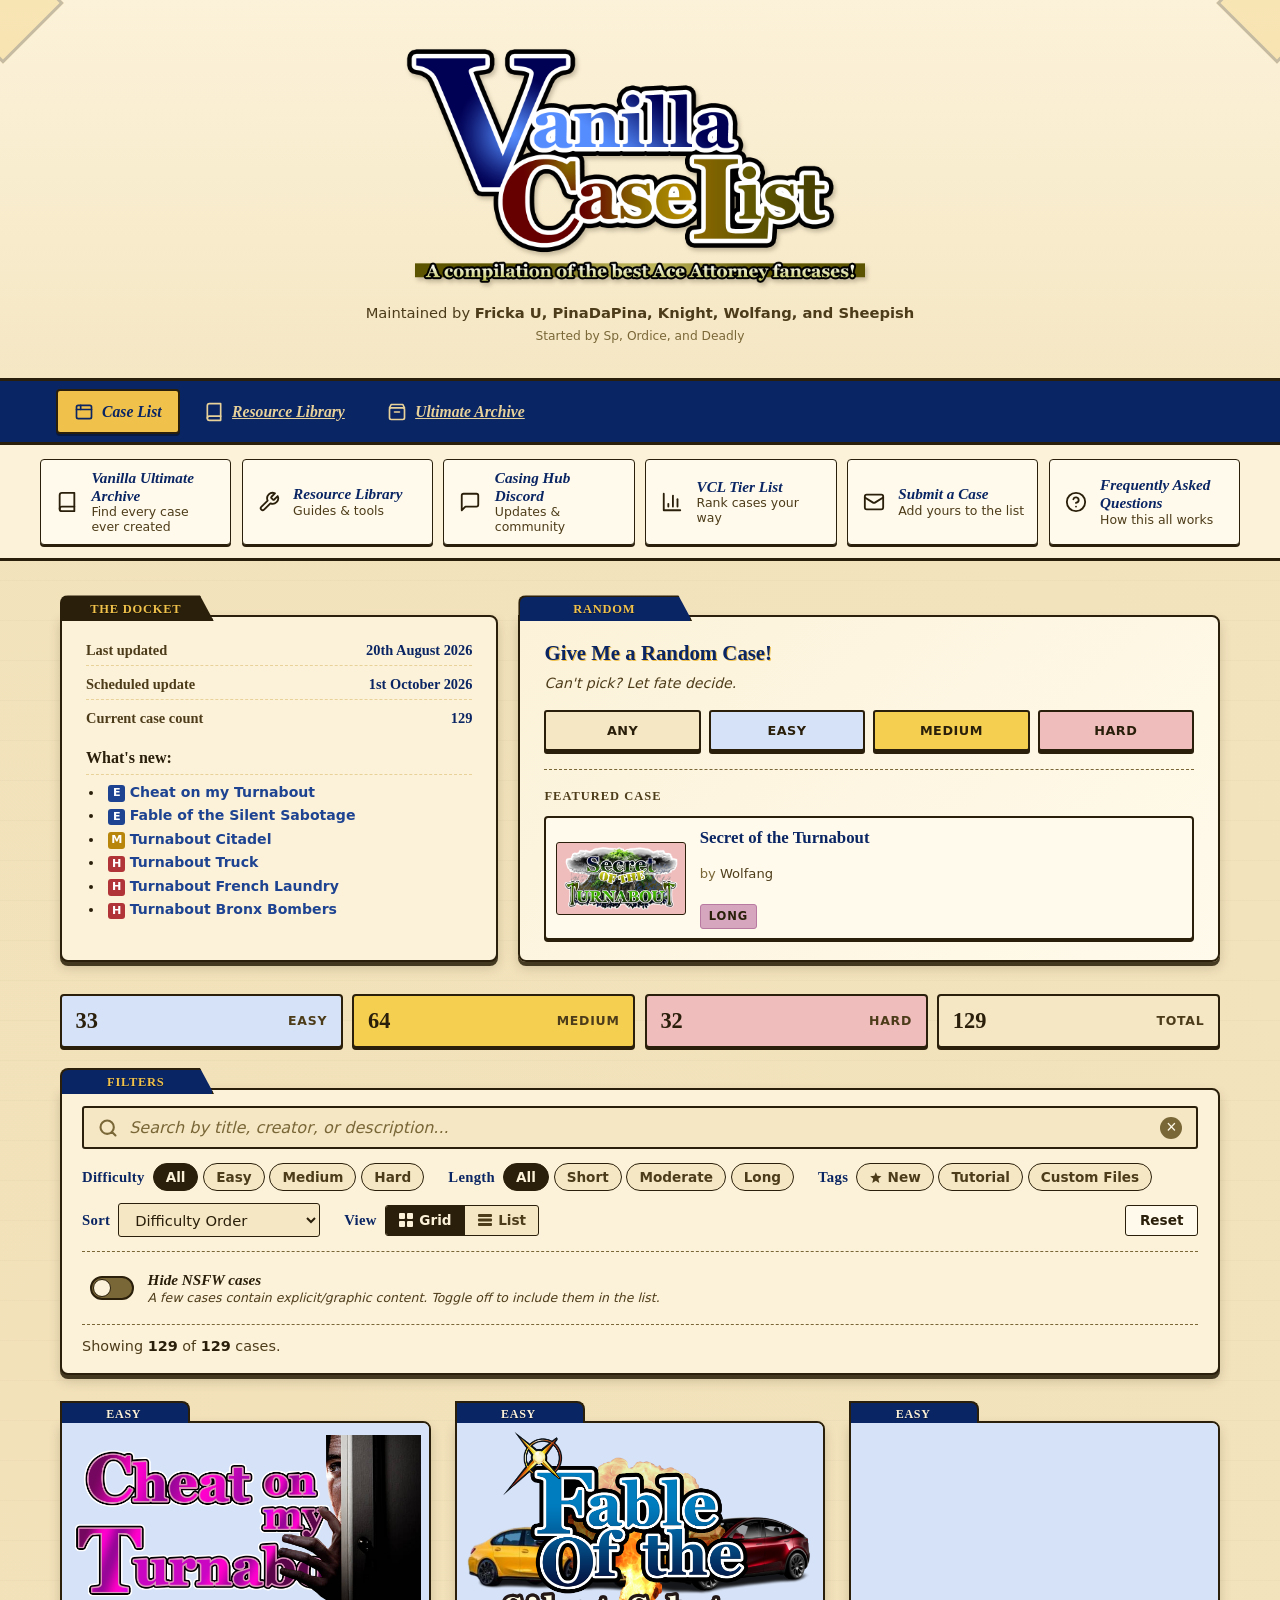
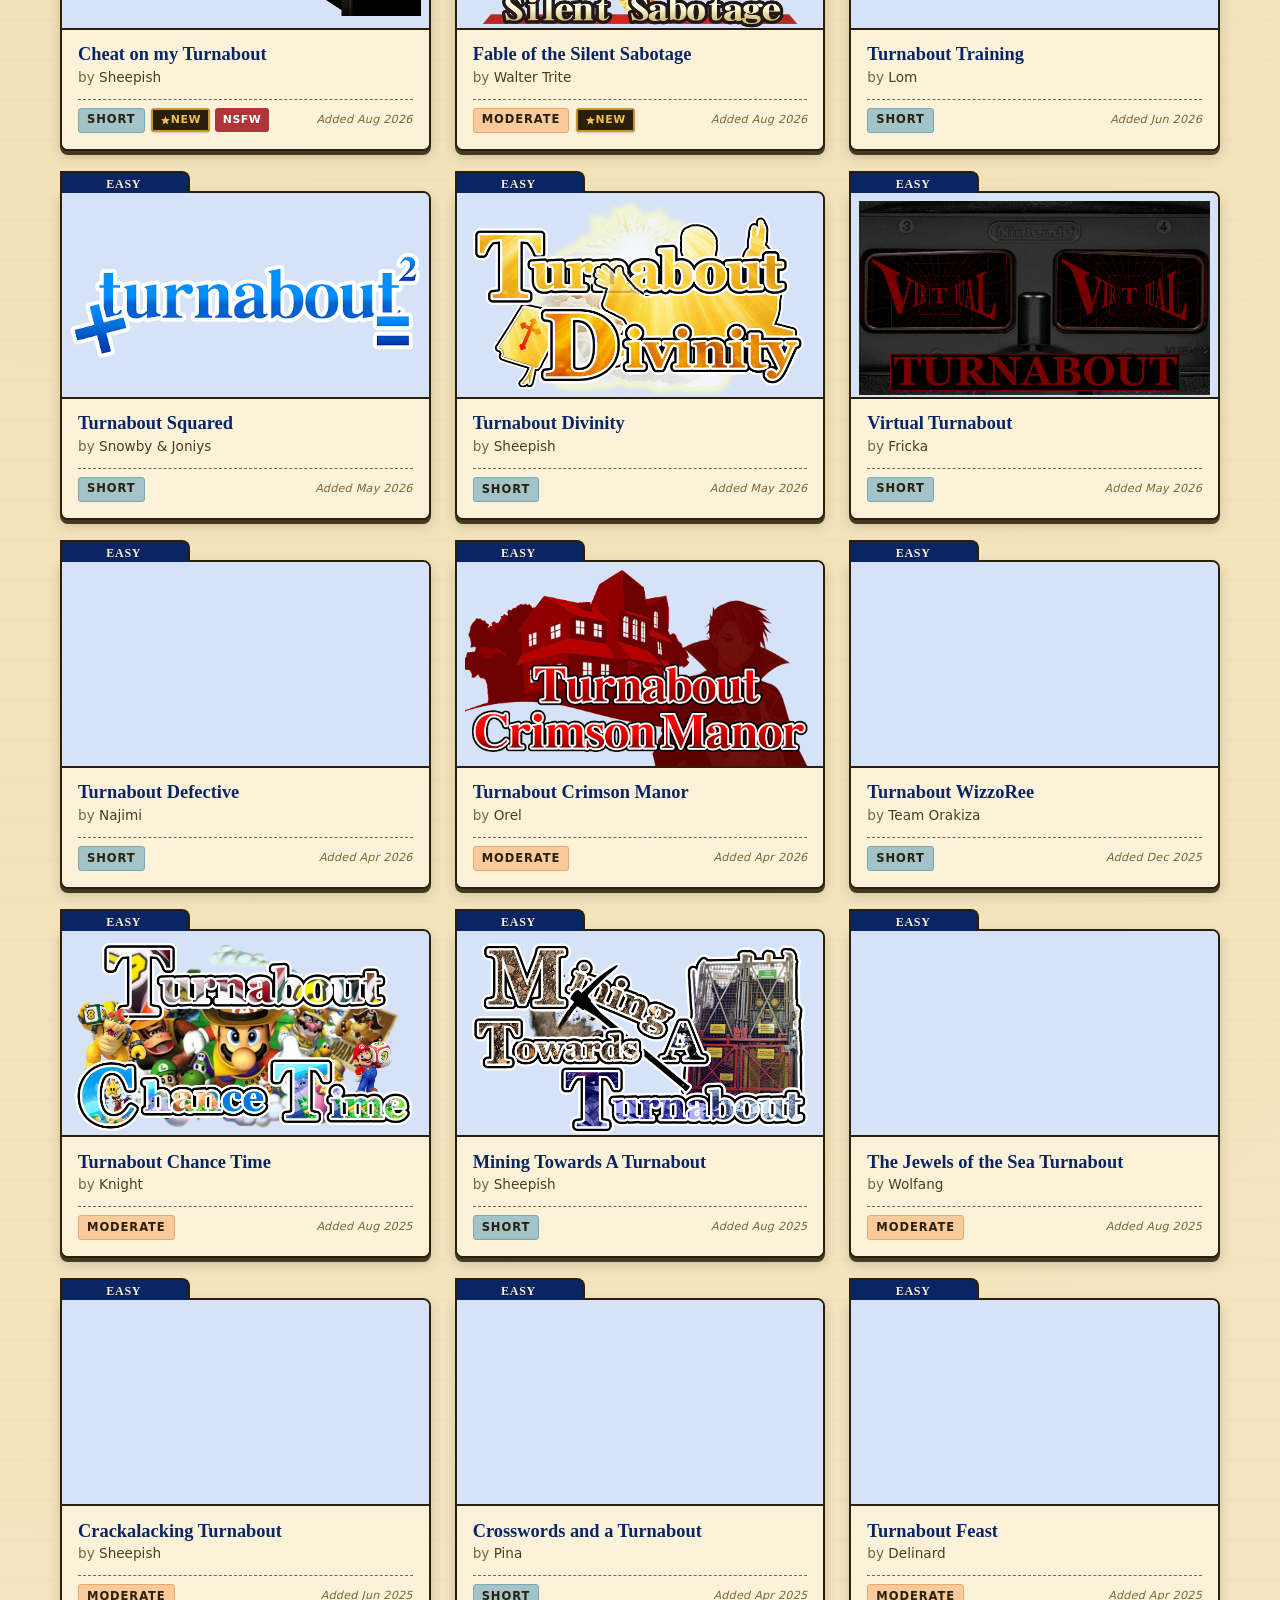
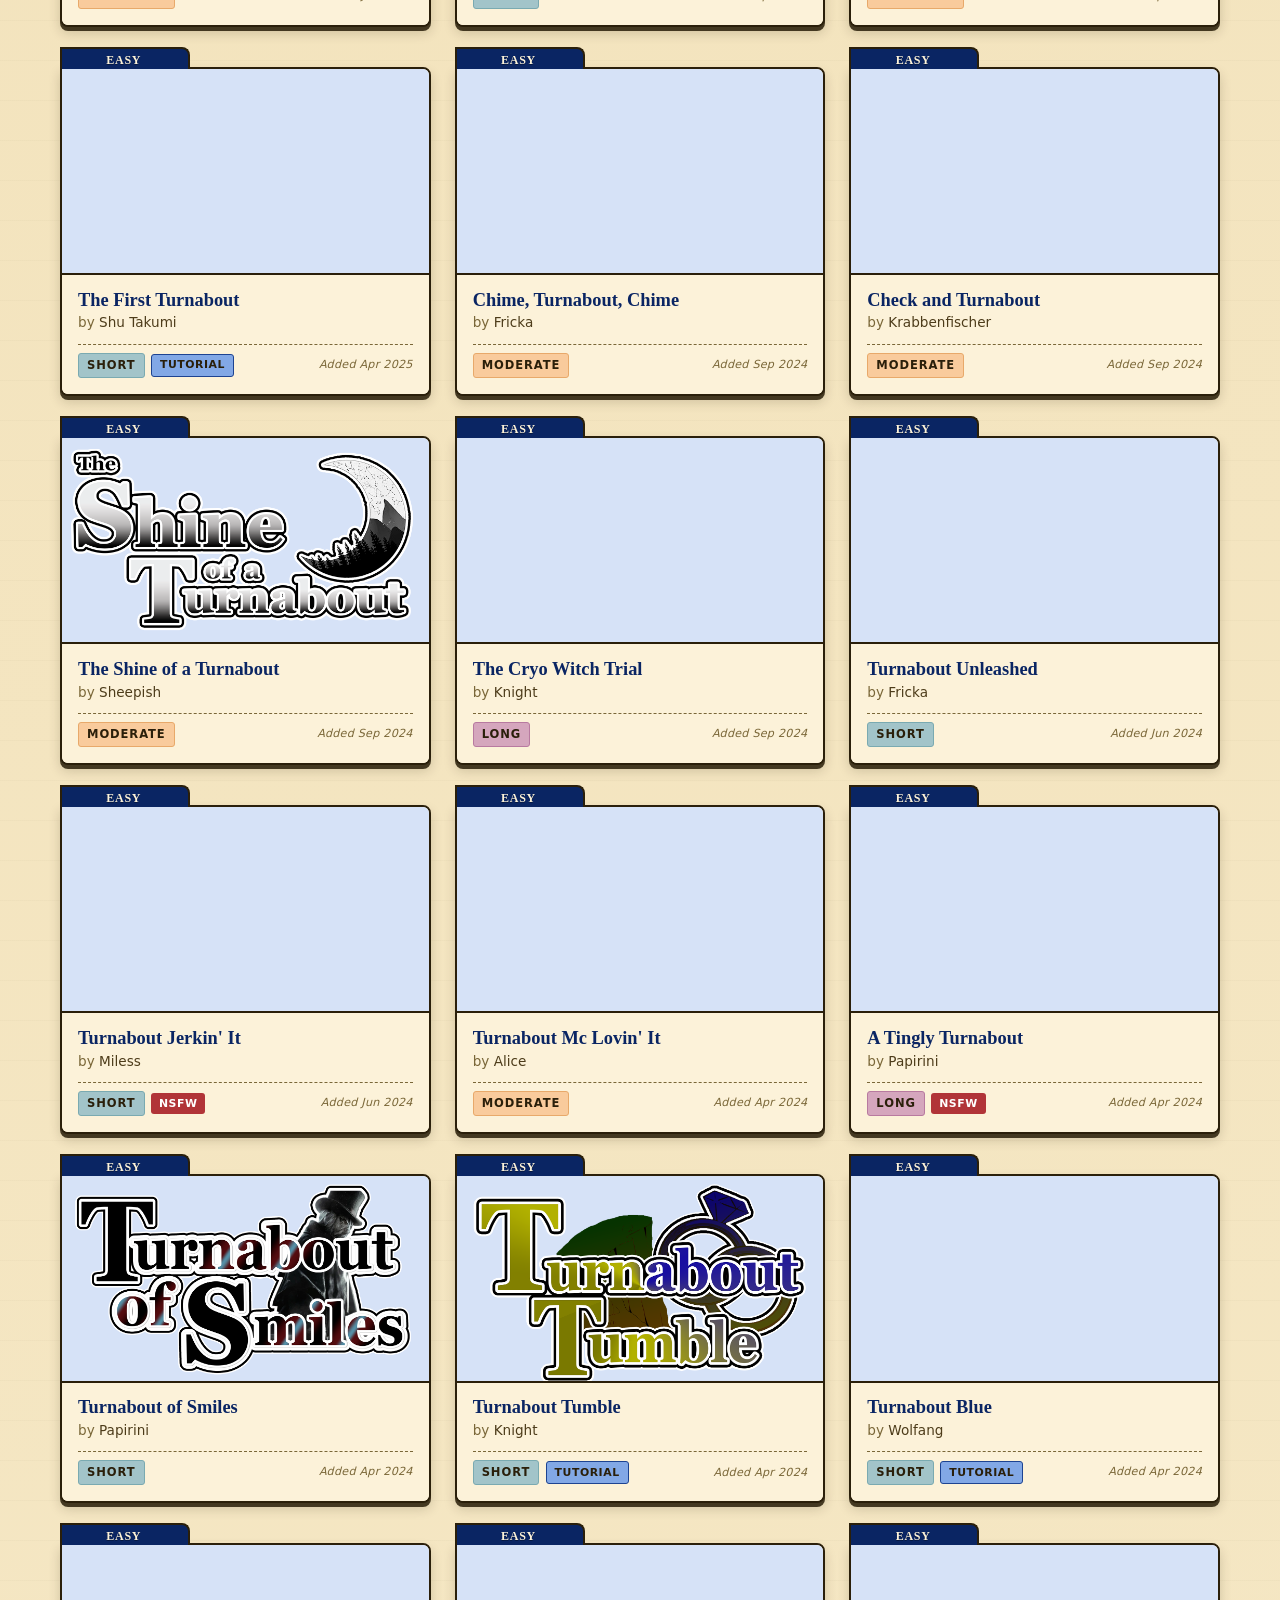
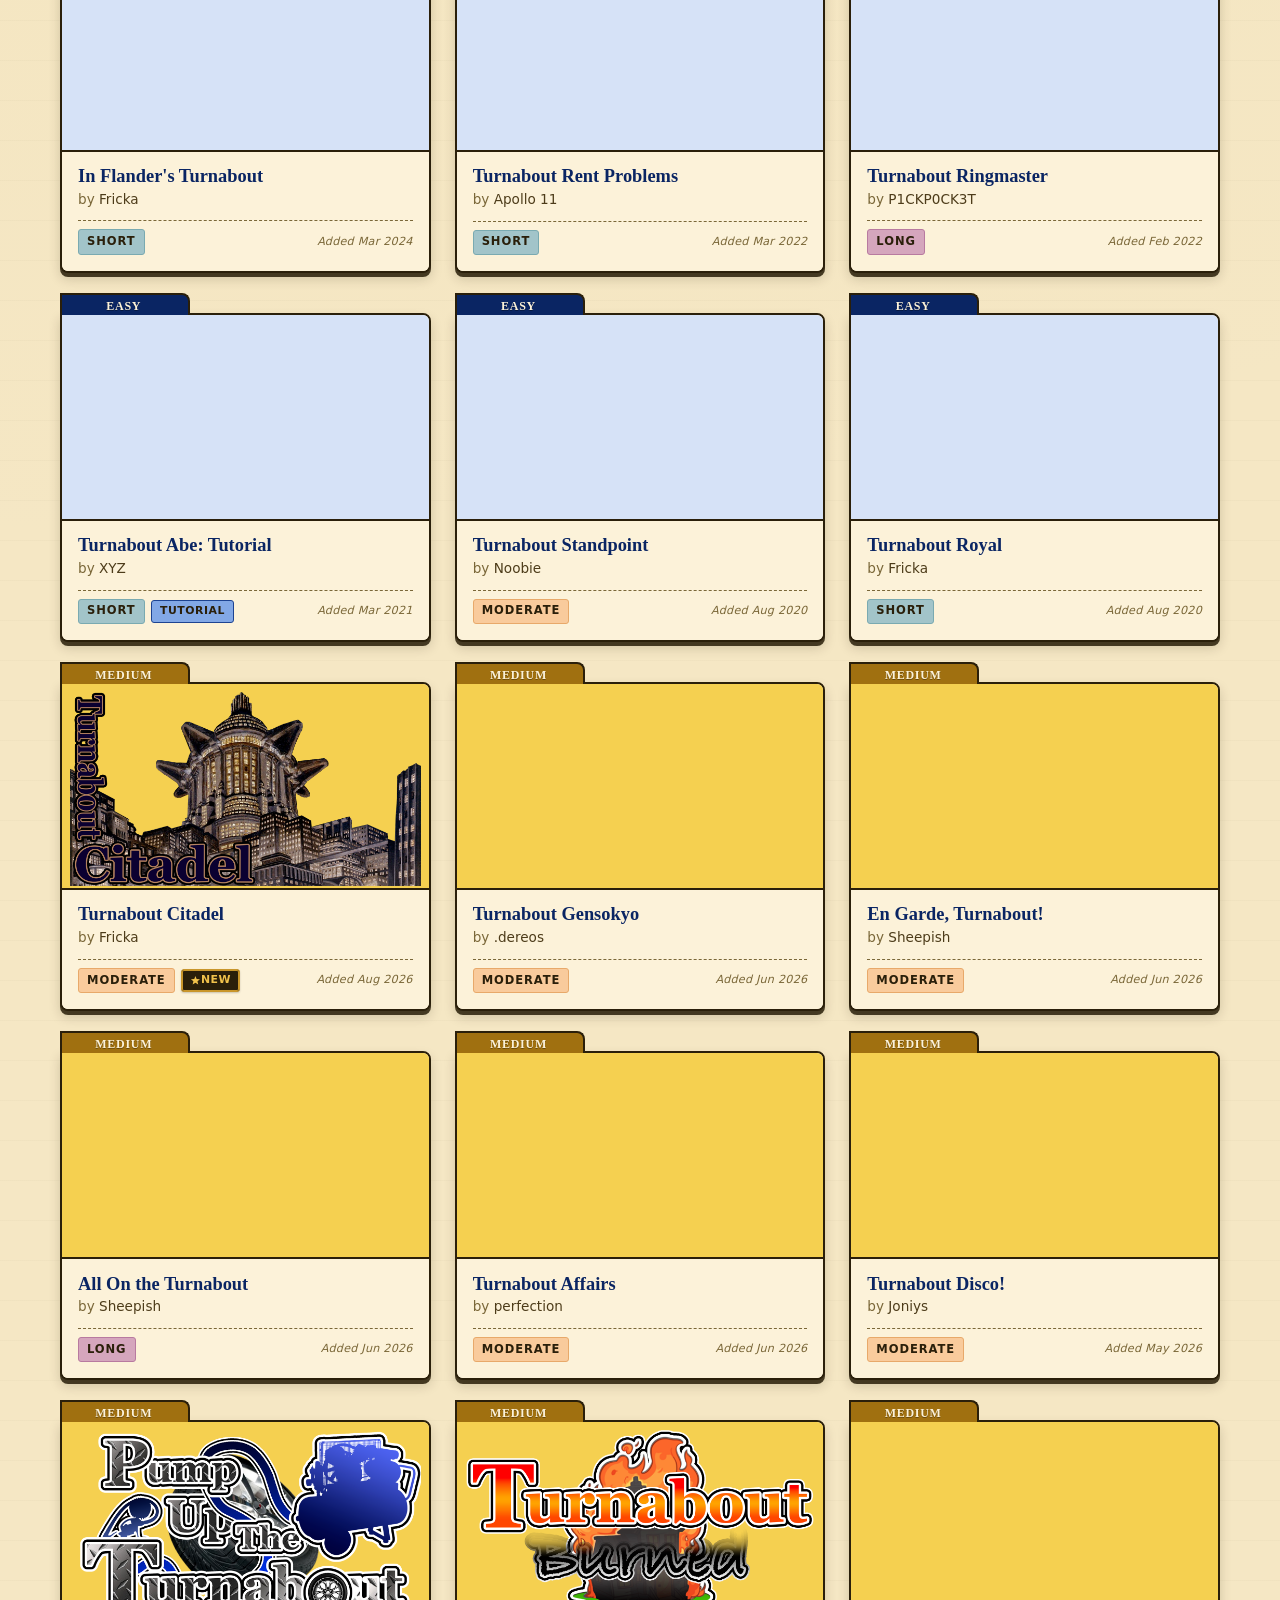
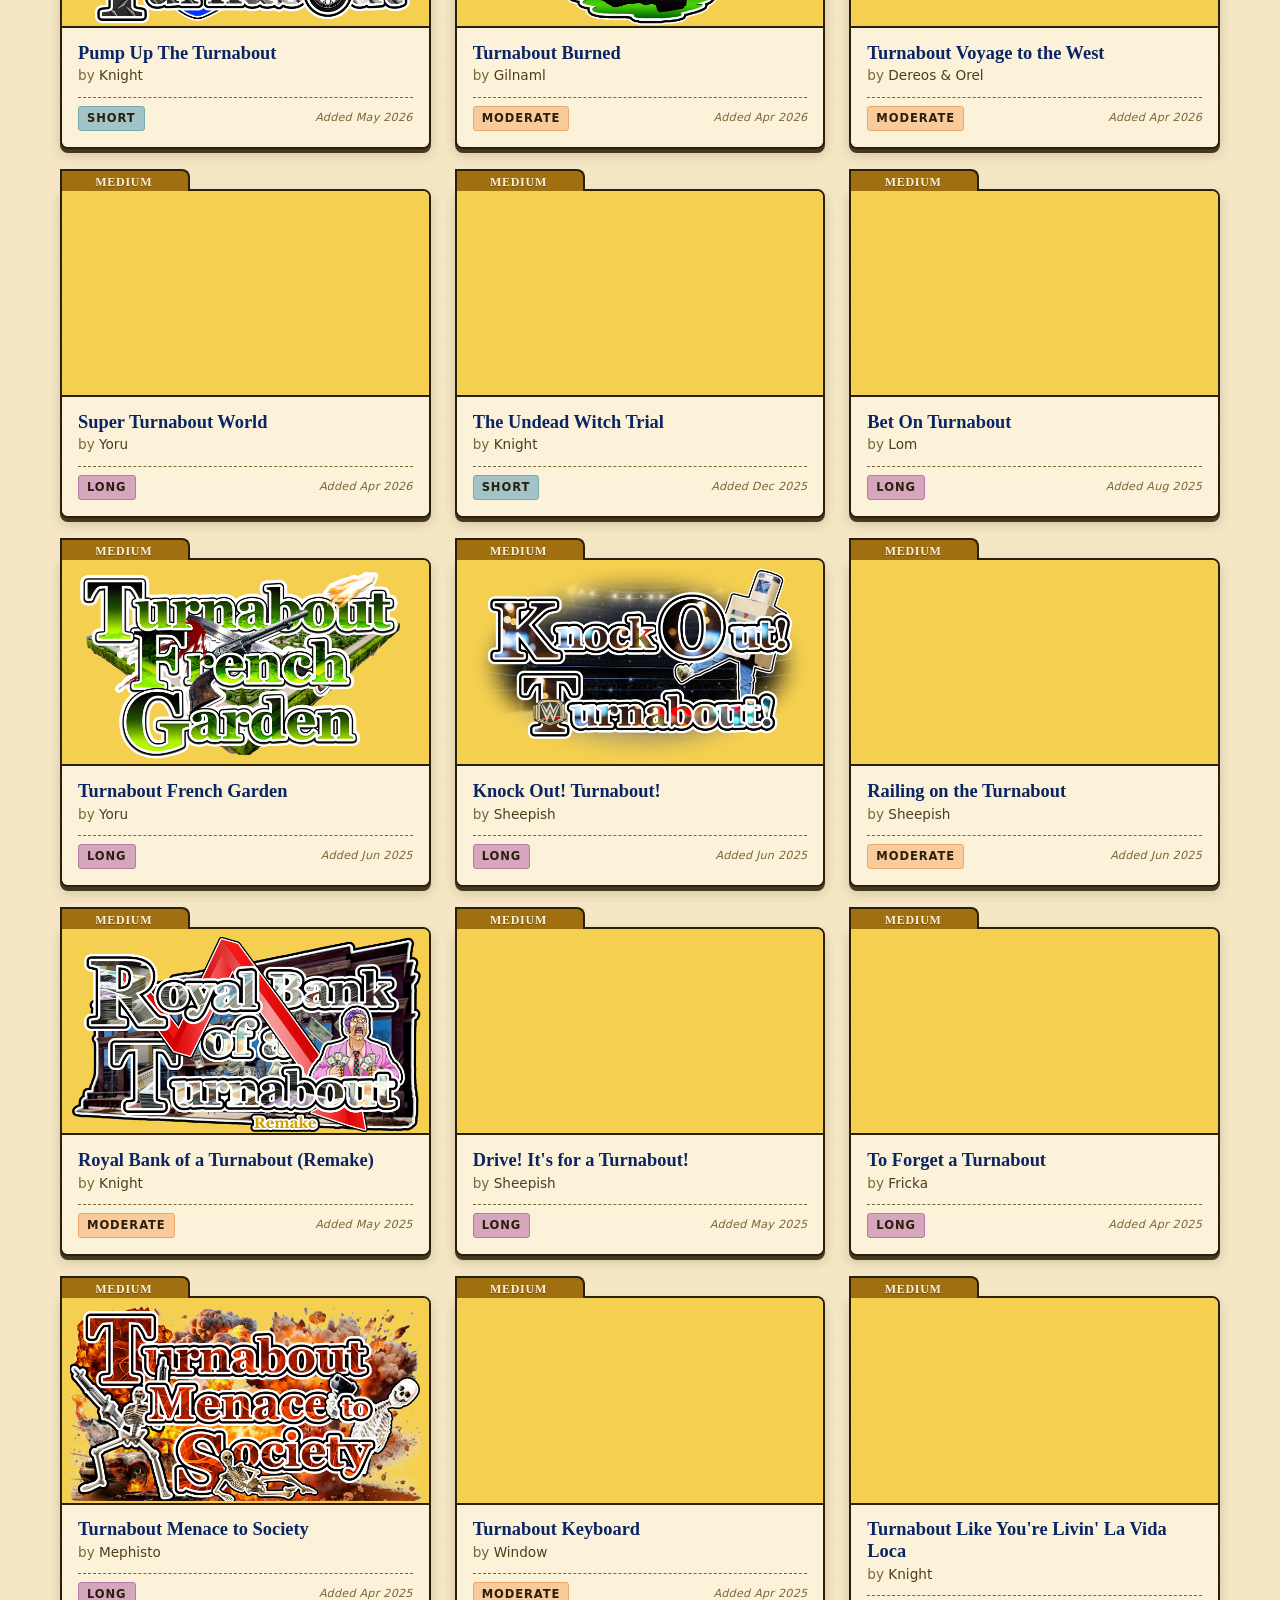
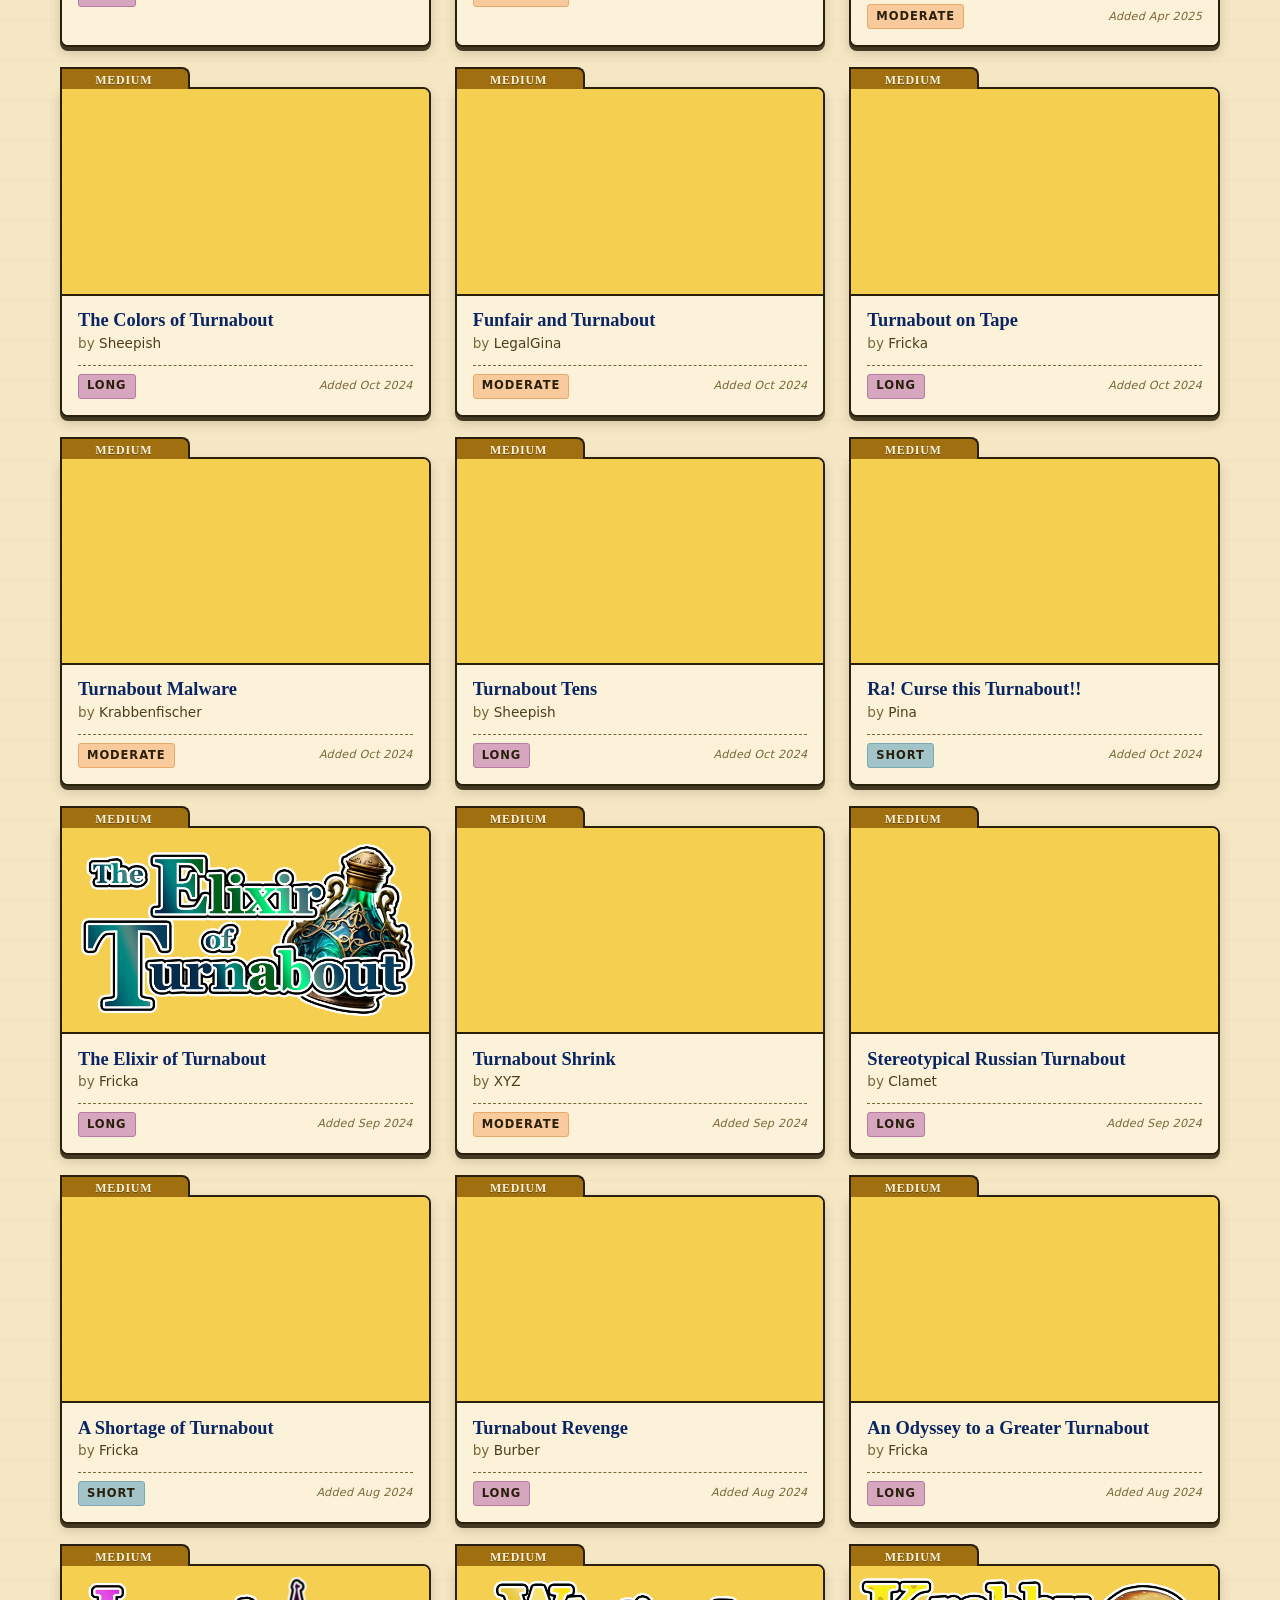
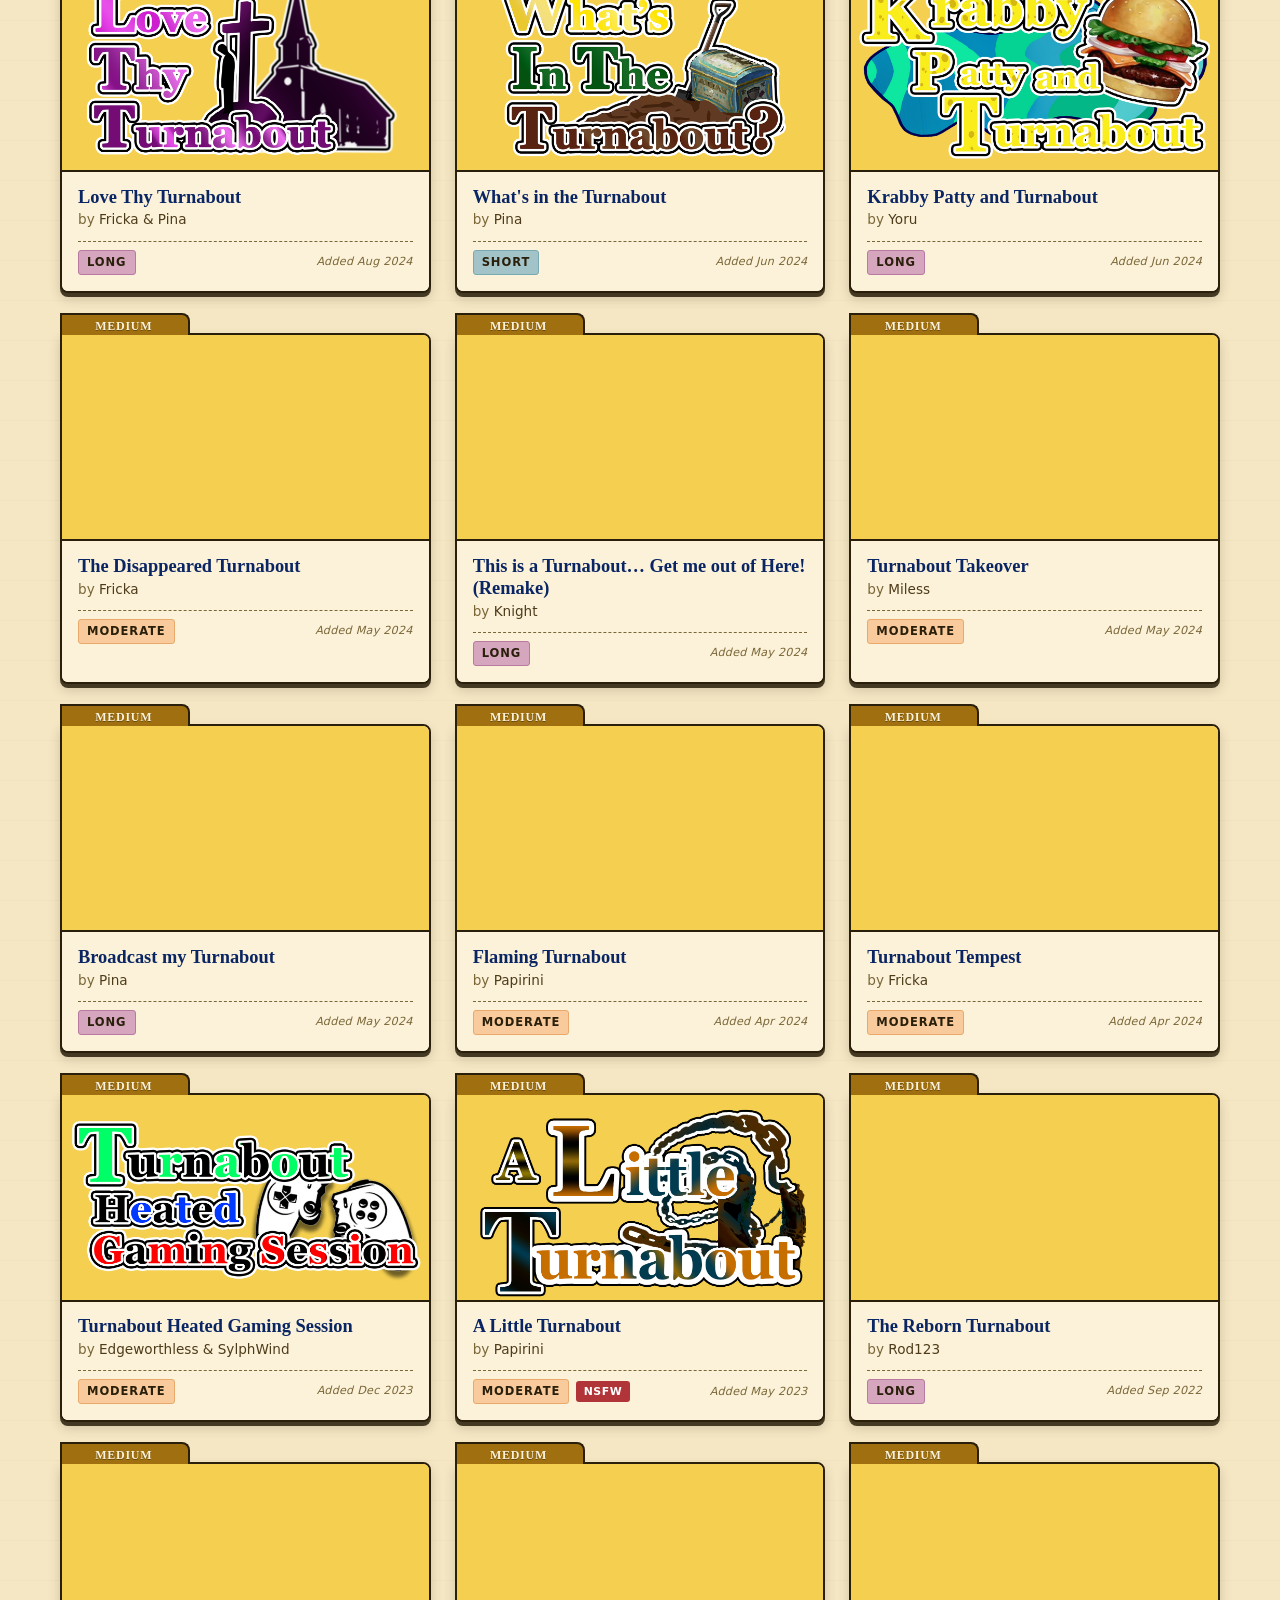
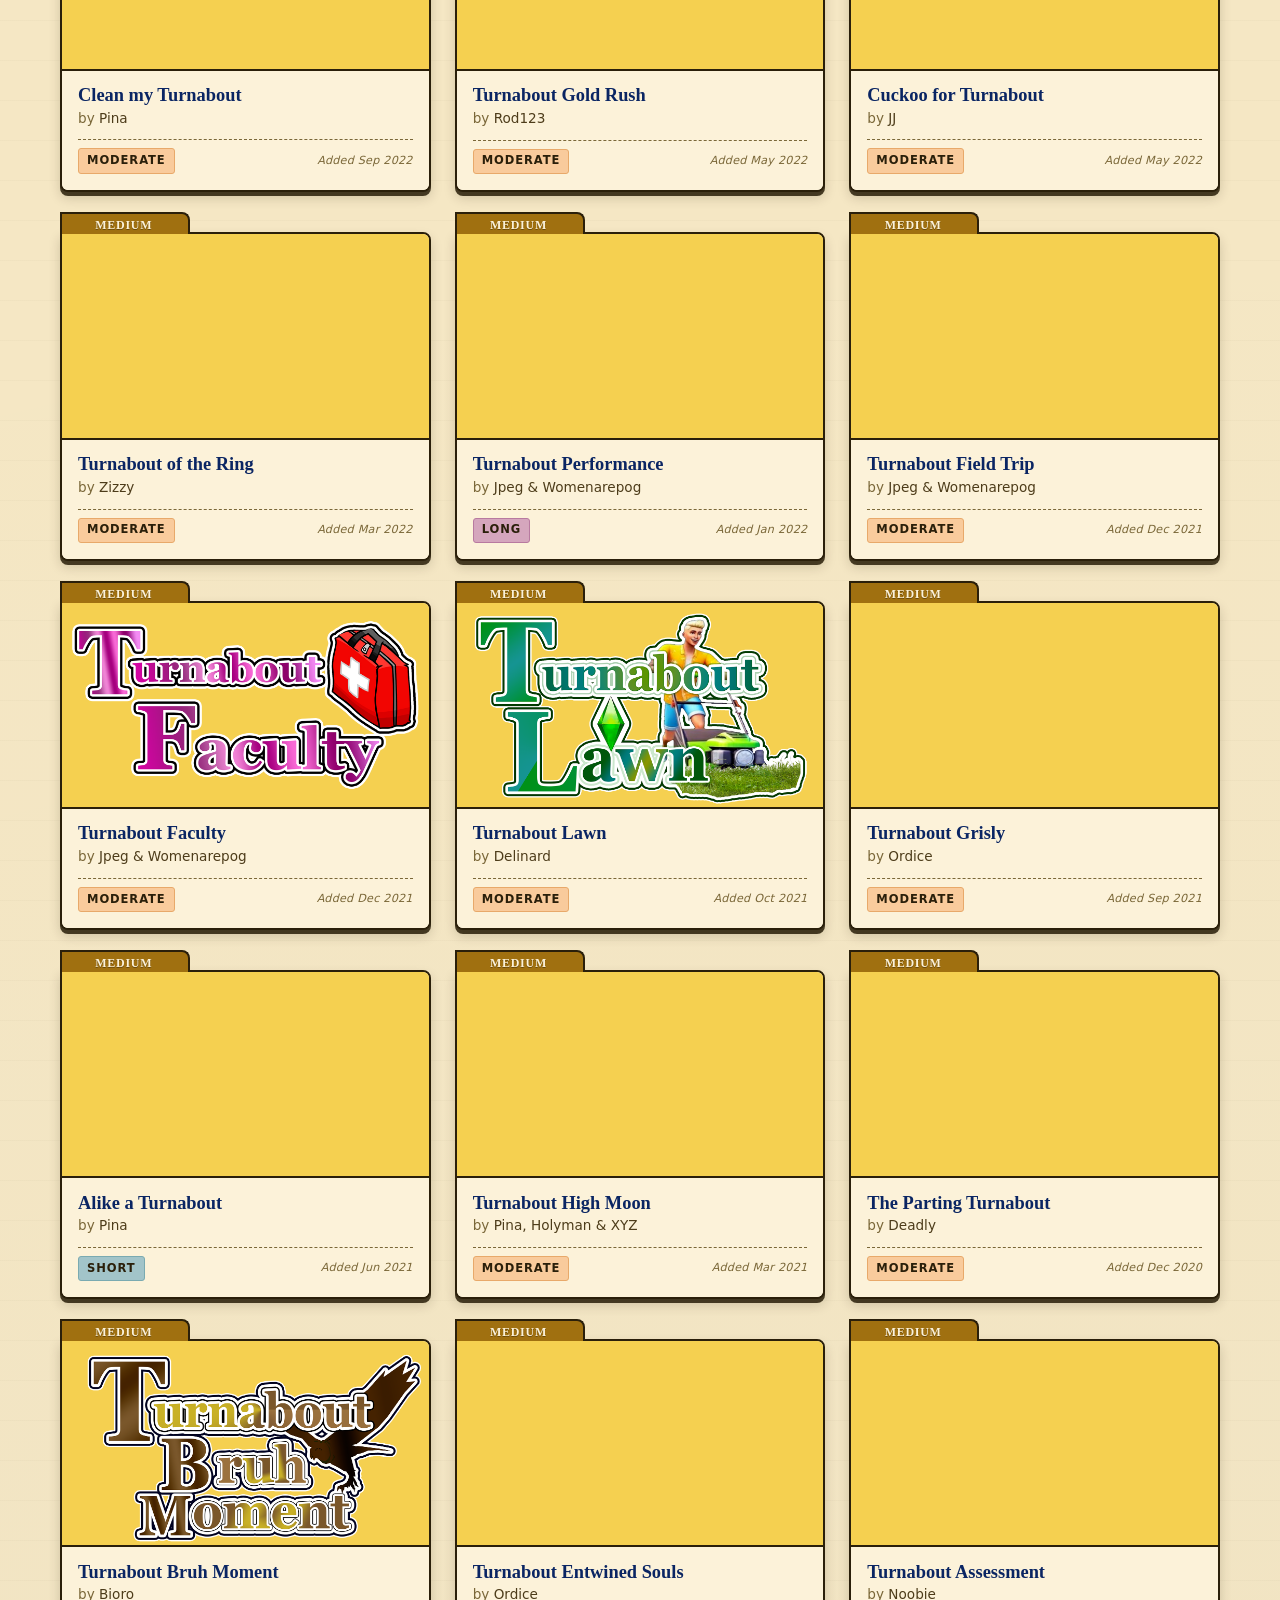
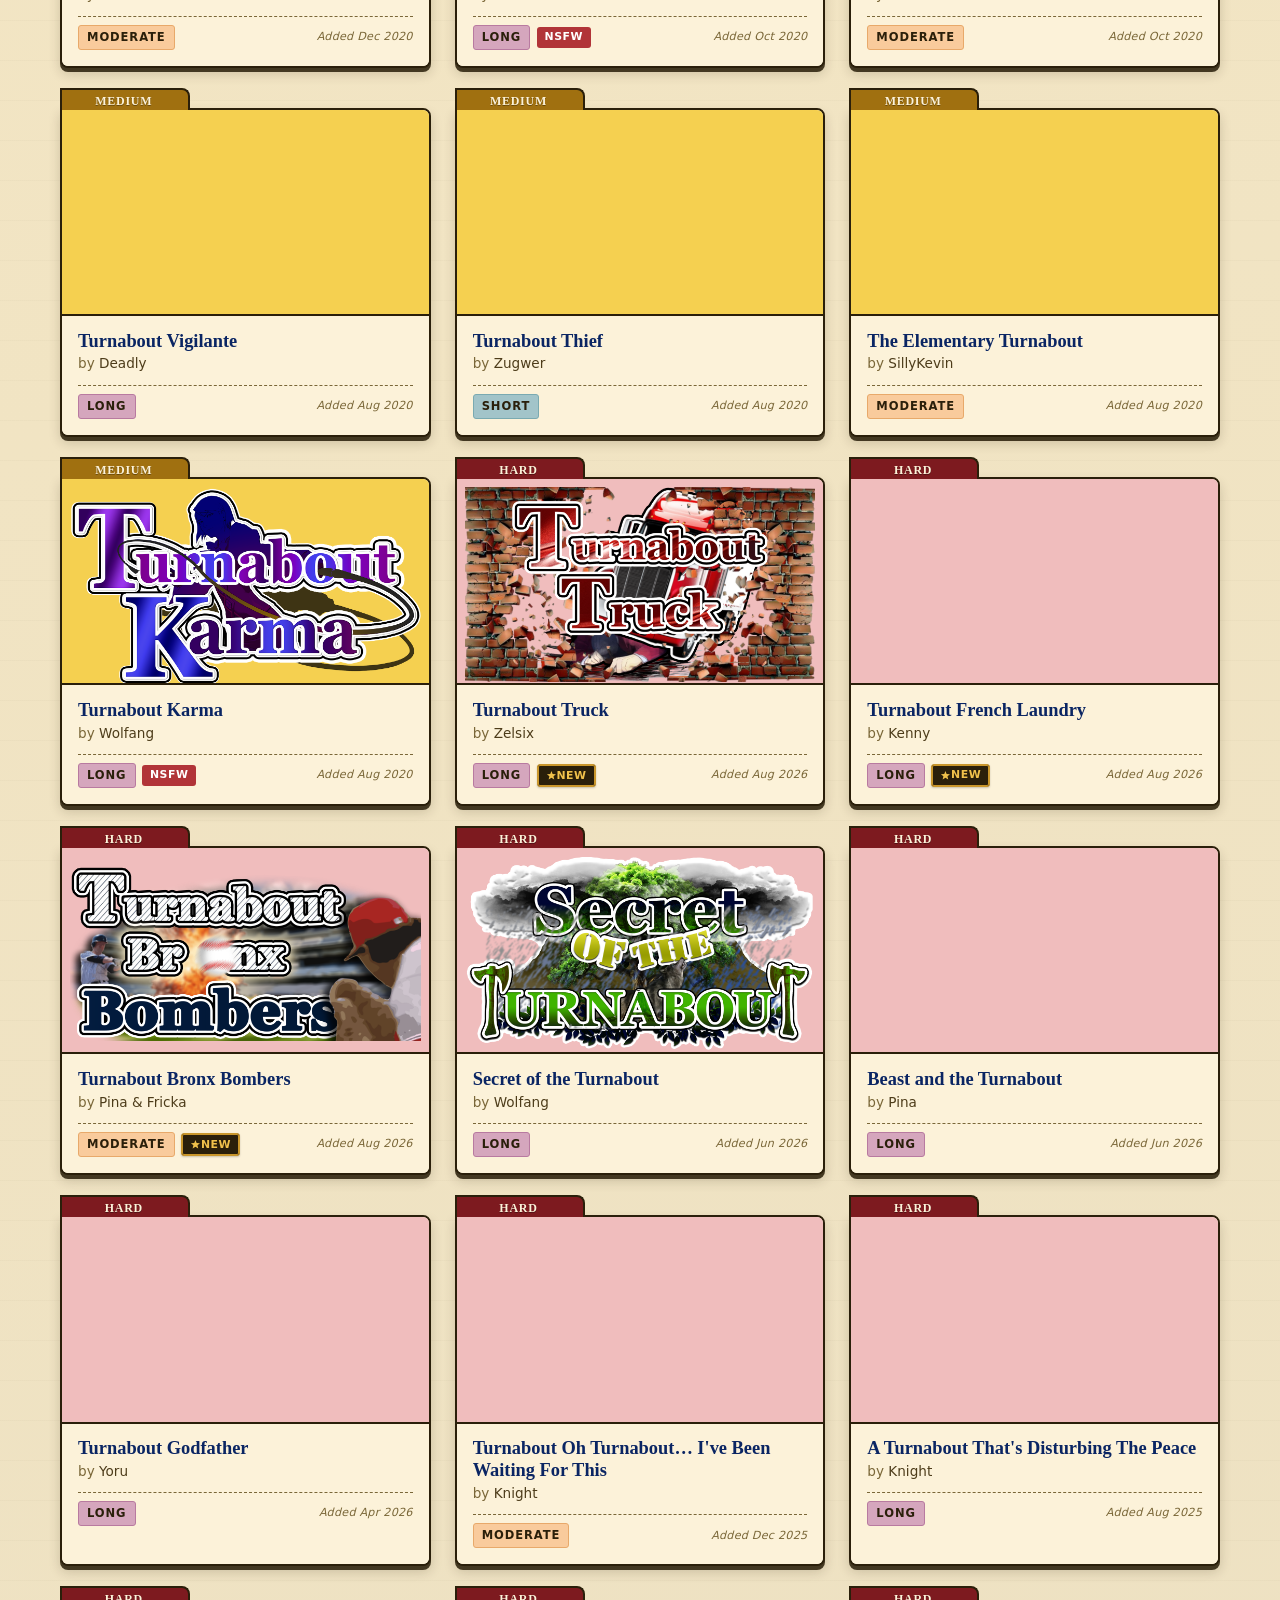
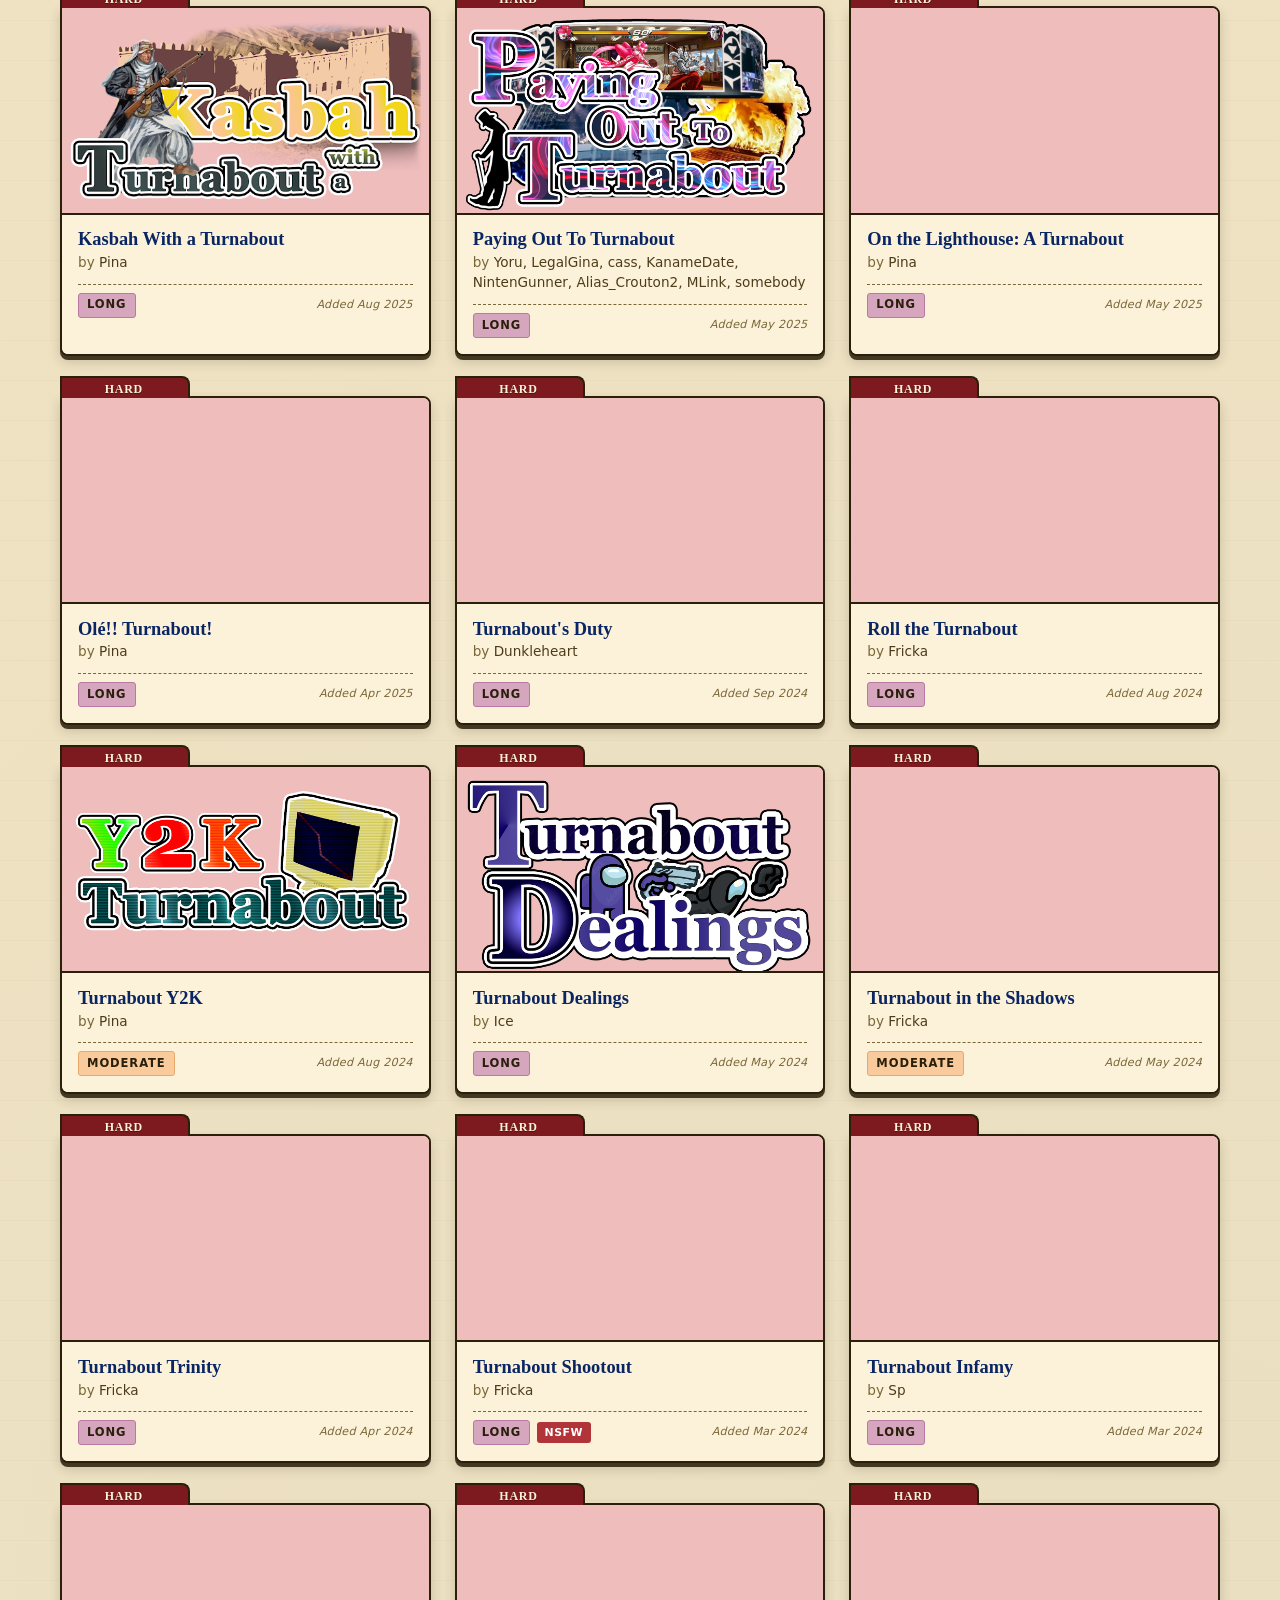
==== commit b440a1fb: "add" ====
--- a/index.html
+++ b/index.html
@@ -1,475 +1,475 @@
-<!DOCTYPE html>
-<html lang="en">
-
-<head>
-  <meta charset="UTF-8" />
-  <script type="text/javascript">
-    (function(c,l,a,r,i,t,y){
-        c[a]=c[a]||function(){(c[a].q=c[a].q||[]).push(arguments)};
-        t=l.createElement(r);t.async=1;t.src="https://www.clarity.ms/tag/"+i;
-        y=l.getElementsByTagName(r)[0];y.parentNode.insertBefore(t,y);
-    })(window, document, "clarity", "script", "xsotd1lpuk");
-  </script>
-  <meta name="viewport" content="width=device-width, initial-scale=1.0" />
-  <title>Vanilla Case List</title>
-  <meta name="description"
-    content="The best Ace Attorney fan cases — for roleplay on Attorney Online, objection.lol, and beyond." />
-
-  <!-- Favicons -->
-  <link rel="icon" href="favicon.ico" sizes="any" />
-  <link rel="icon" type="image/png" sizes="32x32" href="images/favicon-32.png" />
-  <link rel="icon" type="image/png" sizes="16x16" href="images/favicon-16.png" />
-  <link rel="apple-touch-icon" sizes="180x180" href="images/favicon-180.png" />
-
-  <!-- Open Graph (Discord, Facebook, etc.)
-       NOTE: og:image and twitter:image should be ABSOLUTE URLs for embeds to
-       work. Once the site is live, replace the two image paths below with the
-       full URL, e.g. https://your-username.github.io/vanilla-case-list/images/vcl-logo.png
-       See GITHUB_PAGES_SETUP.md for details. -->
-  <meta property="og:type" content="website" />
-  <meta property="og:title" content="Vanilla Case List" />
-  <meta property="og:description"
-    content="The best Ace Attorney fan cases — for roleplay on Attorney Online, objection.lol, and beyond." />
-  <meta property="og:image" content="https://lublurrr.github.io/Vanilla-Case-List/images/vcl-logo.png" />
-  <meta property="og:image:alt" content="Vanilla Case List logo" />
-
-  <!-- Twitter Card -->
-  <meta name="twitter:card" content="summary_large_image" />
-  <meta name="twitter:title" content="Vanilla Case List" />
-  <meta name="twitter:description"
-    content="The best Ace Attorney fan cases — for roleplay on Attorney Online, objection.lol, and beyond." />
-  <meta name="twitter:image" content="https://lublurrr.github.io/Vanilla-Case-List/images/vcl-logo.png" />
-
-  <!-- Embed accent colour (the deep navy from the logo's "V") -->
-  <meta name="theme-color" content="#0a2563" />
-
-  <link rel="stylesheet" href="styles.css" />
-
-<body>
-  <header class="site-header">
-    <div class="header-inner">
-      <h1 class="site-title">
-        <img class="site-logo" src="images/vcl-logo.png"
-          alt="Vanilla Case List — A compilation of the best Vanilla cases!" />
-      </h1>
-      <p class="site-credits">
-        Maintained by <strong>Fricka U, PinaDaPina, Knight, Wolfang, and Sheepish</strong><br>
-        <small>Started by Sp, Ordice, and Deadly</small>
-      </p>
-    </div>
-  </header>
-
-  <!-- Primary section nav: the three major areas of the site -->
-  <nav class="primary-nav" aria-label="Main sections">
-    <div class="primary-nav-inner">
-      <button type="button" class="primary-nav-btn is-active" id="nav-case-list" aria-current="page">
-        <span class="primary-nav-icon" aria-hidden="true"><svg width="20" height="20" viewBox="0 0 24 24" fill="none" stroke="currentColor" stroke-width="2" stroke-linecap="round" stroke-linejoin="round"><rect x="3" y="4" width="18" height="16" rx="2"/><path d="M3 9h18"/><path d="M8 4v5"/></svg></span>
-        Case List
-      </button>
-      <a href="resources.html" class="primary-nav-btn" id="nav-resource-library">
-        <span class="primary-nav-icon" aria-hidden="true"><svg width="20" height="20" viewBox="0 0 24 24" fill="none" stroke="currentColor" stroke-width="2" stroke-linecap="round" stroke-linejoin="round"><path d="M4 19.5A2.5 2.5 0 0 1 6.5 17H20"/><path d="M6.5 2H20v20H6.5A2.5 2.5 0 0 1 4 19.5v-15A2.5 2.5 0 0 1 6.5 2z"/></svg></span>
-        Resource Library
-      </a>
-      <a href="archive.html" class="primary-nav-btn" id="nav-ultimate-archive">
-        <span class="primary-nav-icon" aria-hidden="true"><svg width="20" height="20" viewBox="0 0 24 24" fill="none" stroke="currentColor" stroke-width="2" stroke-linecap="round" stroke-linejoin="round"><rect x="3" y="7" width="18" height="14" rx="2"/><path d="M3 7l2-4h14l2 4"/><path d="M9 12h6"/></svg></span>
-        Ultimate Archive
-      </a>
-    </div>
-  </nav>
-
-  <!-- Resource link strip -->
-  <nav class="resources-nav" aria-label="Related resources">
-    <div class="resources-inner">
-      <a class="resource-link" href="archive.html">
-        <span class="resource-icon"><svg width="22" height="22" viewBox="0 0 24 24" fill="none" stroke="currentColor" stroke-width="2" stroke-linecap="round" stroke-linejoin="round" aria-hidden="true"><path d="M4 19.5A2.5 2.5 0 0 1 6.5 17H20"/><path d="M6.5 2H20v20H6.5A2.5 2.5 0 0 1 4 19.5v-15A2.5 2.5 0 0 1 6.5 2z"/></svg></span>
-        <span class="resource-text"><strong>Vanilla Ultimate Archive</strong><span>Find every case ever
-            created</span></span>
-      </a>
-      <a class="resource-link" href="resources.html">
-        <span class="resource-icon"><svg width="22" height="22" viewBox="0 0 24 24" fill="none" stroke="currentColor" stroke-width="2" stroke-linecap="round" stroke-linejoin="round" aria-hidden="true"><path d="M14.7 6.3a1 1 0 0 0 0 1.4l1.6 1.6a1 1 0 0 0 1.4 0l3.77-3.77a6 6 0 0 1-7.94 7.94l-6.91 6.91a2.12 2.12 0 0 1-3-3l6.91-6.91a6 6 0 0 1 7.94-7.94l-3.76 3.76z"/></svg></span>
-        <span class="resource-text"><strong>Resource Library</strong><span>Guides &amp; tools</span></span>
-      </a>
-      <a class="resource-link" href="https://discord.gg/5VwA7zTpvv" target="_blank" rel="noopener noreferrer">
-        <span class="resource-icon"><svg width="22" height="22" viewBox="0 0 24 24" fill="none" stroke="currentColor" stroke-width="2" stroke-linecap="round" stroke-linejoin="round" aria-hidden="true"><path d="M21 15a2 2 0 0 1-2 2H7l-4 4V5a2 2 0 0 1 2-2h14a2 2 0 0 1 2 2z"/></svg></span>
-        <span class="resource-text"><strong>Casing Hub Discord</strong><span>Updates &amp; community</span></span>
-      </a>
-      <a class="resource-link" href="https://tiermaker.com/create/vanilla-case-list-logos-17506473" target="_blank"
-        rel="noopener noreferrer">
-        <span class="resource-icon"><svg width="22" height="22" viewBox="0 0 24 24" fill="none" stroke="currentColor" stroke-width="2" stroke-linecap="round" stroke-linejoin="round" aria-hidden="true"><path d="M3 3v18h18"/><path d="M18 17V9"/><path d="M13 17V5"/><path d="M8 17v-3"/></svg></span>
-        <span class="resource-text"><strong>VCL Tier List</strong><span>Rank cases your way</span></span>
-      </a>
-      <a class="resource-link resource-submit"
-        href="https://docs.google.com/forms/d/e/1FAIpQLSevKI9XmbUKZlO_xm3kX7hg1PfYXNavnLzc1dCu0XNt3ndtEg/viewform?usp=sf_link"
-        target="_blank" rel="noopener noreferrer">
-        <span class="resource-icon"><svg width="22" height="22" viewBox="0 0 24 24" fill="none" stroke="currentColor" stroke-width="2" stroke-linecap="round" stroke-linejoin="round" aria-hidden="true"><rect width="20" height="16" x="2" y="4" rx="2"/><path d="m22 7-8.97 5.7a1.94 1.94 0 0 1-2.06 0L2 7"/></svg></span>
-        <span class="resource-text"><strong>Submit a Case</strong><span>Add yours to the list</span></span>
-      </a>
-      <button class="resource-link resource-faq-toggle" type="button" id="faq-toggle" aria-expanded="false"
-        aria-controls="faq-section">
-        <span class="resource-icon"><svg width="22" height="22" viewBox="0 0 24 24" fill="none" stroke="currentColor" stroke-width="2" stroke-linecap="round" stroke-linejoin="round" aria-hidden="true"><circle cx="12" cy="12" r="10"/><path d="M9.09 9a3 3 0 0 1 5.83 1c0 2-3 3-3 3"/><path d="M12 17h.01"/></svg></span>
-        <span class="resource-text"><strong>Frequently Asked Questions</strong><span>How this all works</span></span>
-      </button>
-    </div>
-  </nav>
-
-  <main>
-    <!-- FAQ: hidden by default, toggled via the FAQ button in resources-nav -->
-    <section class="faq-section" id="faq-section" hidden aria-label="Frequently asked questions">
-      <div class="faq-inner">
-        <p class="faq-intro">Everything you need to know about how the case list website works.</p>
-
-        <details class="faq-item">
-          <summary>How can I get my case added?</summary>
-          <p>Use the form here: <a
-              href="https://docs.google.com/forms/d/e/1FAIpQLSevKI9XmbUKZlO_xm3kX7hg1PfYXNavnLzc1dCu0XNt3ndtEg/viewform?usp=sf_link"
-              target="_blank" rel="noopener noreferrer">submission form</a>.</p>
-        </details>
-
-        <details class="faq-item">
-          <summary>What are the requirements for a case to be added?</summary>
-          <p>It must be a fully-functional, complete case.
-          <p>
-          <p>This means a case that is not a Work in Progress, or a case with known plot-holes etc that can ruin the
-            gameplay. </p>
-          <p>It also should have a functional witness document that can be easily used by a witness. This means it
-            should include appropriate notes. A clear path the case must go on should be made known to the witness.</p>
-          <p>Requests required for truth should also be hinted towards in a testimony or by the court
-            record, and should not be illogical, ie a request for something should've already been investigated, 
-            like prints/blood on a murder weapon.</p>
-          <p>Finally, make sure that your plot is at least logical and can be reasonably figured out by a person.</p>
-        </details>
-
-        <details class="faq-item">
-          <summary>How do I select a case to play?</summary>
-          <p>Click the case logo on the card, it'll open the case document. On mobile, the cards are a bit smaller but
-            the link works the same way.</p>
-        </details>
-
-        <details class="faq-item">
-          <summary>How do I change the way cases are organised?</summary>
-          <p>Use the <strong>Sort</strong> dropdown above the grid. You can sort by:</p>
-          <ul>
-            <li><strong>Difficulty Order</strong>: the original case list's format</li>
-            <li><strong>Length Order</strong>: Short, Moderate, Long</li>
-            <li><strong>Alphabetical</strong>: A→Z or Z→A</li>
-            <li><strong>Newest First</strong>: newest cases at the top</li>
-          </ul>
-          <p>You can also stack filters: e.g. show only Hard cases tagged "Custom Files".</p>
-        </details>
-
-        <details class="faq-item">
-          <summary>I had an issue with a case on the list, how can I report it?</summary>
-          <p>DM any issues to one of the editors on Discord: <strong>frickau</strong>, <strong>kfcgull</strong>, or
-            <strong>pinadapina</strong>.
-          </p>
-        </details>
-
-        <details class="faq-item">
-          <summary>How can I get a case removed from the list?</summary>
-          <p>For any reason, contact the editors on Discord: <strong>frickau</strong>, <strong>kfcgull</strong>, or
-            <strong>pinadapina</strong>.
-          </p>
-        </details>
-
-        <details class="faq-item">
-          <summary>How long after submission until my case is added?</summary>
-          <p>The goal is to add new cases monthly at the start of each month, but schedules can shift due to other
-            circumstances.</p>
-          <p>Your case will be tested by an editor, either by joining a run or supervising one (this run cannot involve
-            the CM).</p>
-          <p>You'll then be contacted via Discord with the approval/denial. If denied, a valid reason will be provided
-            to help you improve the case.</p>
-        </details>
-
-        <details class="faq-item">
-          <summary>How frequently is the list updated?</summary>
-          <p>The aim is monthly updates on the first of every month at midnight GMT/BST (depending on Daylight Savings).
-          </p>
-        </details>
-
-        <details class="faq-item">
-          <summary>Can I submit Non-Vanilla?</summary>
-          <p><strong>Yes</strong>, non-vanilla cases can be submitted. A Google Drive link with the required files for
-            non-vanilla characters will be embedded in the <strong>Custom Files</strong> tag on the case card.</p>
-        </details>
-
-	<details class="faq-item">
-          <summary>What constitutes a successful Non-CM Run?</summary>
-          <p>If a run is completed fully to truth (or close enough to truth to confirm playability) without the CM 
-	    witnessing the case, it constitutes a successful Non-CM run.</p>
-	  <p>You are allowed as the CM to spectate the case or participate as the Judge, just as long as you do not
-	    backseat the run and influence the cast.</p>
-	  <p>Non-CM runs are typically hosted by editors or helpers, and may be participated in by them, though runs
-	    can be merely supervised. You are allowed to run the Non-CM run yourself, as long as you ensure an editor
-	    is notified and provided details of how the run went.</p>
-        </details>
-
-        <details class="faq-item">
-          <summary>Are the Google Drive links safe to download?</summary>
-          <p><strong>Yes</strong>, the editors made the Drive links themselves and they're 100% trusted. If you need
-            help with ini-swapping or setting up the files, the <a
-              href="https://docs.google.com/document/d/1XS_D2jgcGp_61gl2dnAozOop3shUC06HEPOT3iuaU-s/edit"
-              target="_blank" rel="noopener noreferrer">Resource Library</a> has guides.</p>
-        </details>
-
-        <details class="faq-item">
-          <summary>What do the tags mean?</summary>
-          <p>Each case has tags in its description giving extra context:</p>
-          <ul>
-            <li><strong>Difficulty</strong> - approximate challenge for the defence: Easy, Medium, or Hard.</li>
-            <li><strong>Length</strong> - average duration: Short (&lt;3 hours), Moderate (3–5 hours), Long (5+ hours).
-            </li>
-            <li><strong><svg width="1em" height="1em" viewBox="0 0 24 24" fill="currentColor" aria-hidden="true" style="vertical-align:-0.15em"><path d="M12 2 L14.6 8.6 L22 9.2 L16.5 13.9 L18.2 21 L12 17.3 L5.8 21 L7.5 13.9 L2 9.2 L9.4 8.6 Z"/></svg> NEW</strong> - recently added in the latest update.</li>
-            <li><strong>Tutorial Case</strong> - recommended for starters in the Easy category.</li>
-            <li><strong>NSFW</strong> - explicit sexual and/or graphic content. Toggle "Hide NSFW cases" in the filter
-              row to remove these from the list.</li>
-            <li><strong>Custom Files</strong> - needs additional asset files; click the button in the card pop-up to download them.</li>
-          </ul>
-        </details>
-
-        <details class="faq-item">
-          <summary>Why is [X] case missing?</summary>
-          <p>Cases are reviewed for playability. If a case doesn't meet the conditions outlined above, it's likely been
-            removed or denied.</p>
-          <p>For more in-depth info on why a case got removed/denied, contact the editors on Discord
-            (<strong>frickau</strong>, <strong>kfcgull</strong>, <strong>pinadapina</strong>).</p>
-        </details>
-
-        <details class="faq-item">
-          <summary>How can I get a logo for my case?</summary>
-          <p>Logos are made for every approved VCL case. If you'd like to use the logo for your own case page, ask an
-            editor for permission and credit them on the case.</p>
-          <p>Logos generally aren't created for cases that aren't going on VCL, they take time to make.</p>
-          <p>Logos are made by <strong>Wolfang</strong> (Discord: luwolfang), <strong>Fricka</strong>,
-            <strong>Pina</strong>, and <strong>Knight</strong>. Don't use them without permission.
-          </p>
-        </details>
-
-        <details class="faq-item">
-          <summary>Can I change the logo for my case?</summary>
-          <p>If you don't like the provided logo, or have a different idea, DM an editor on Discord and they'll try to
-            help suit the design to your needs. If you want to make your own, they can offer guidance on that too (no
-            guarantees).</p>
-        </details>
-
-        <details class="faq-item">
-          <summary>What constitutes a case being NSFW?</summary>
-          <p>A case depicting murder is far from enough to be NSFW (that's what Ace Attorney is built on). NSFW means
-            more overt and gruesome depictions: gore images, evidence with technical/violent imagery that may unsettle
-            some viewers.</p>
-          <p>NSFW also includes nudity or sexual themes that aren't appropriate for minors. A case can touch on these
-            themes (and sensitive topics like suicide) as long as it isn't overly explicit.</p>
-        </details>
-
-        <details class="faq-item">
-          <summary>How do I make a case?</summary>
-          <p>Everyone has their own approach, but Fricka has written a guide that can help and provide advice on
-            supporting VCL. <a
-              href="https://docs.google.com/document/d/1WRAzGB8P_5c5U5r9fA5WSmofkKHAedZardhwn7dbIu4/edit?tab=t.0"
-              target="_blank" rel="noopener noreferrer">Find the guide here</a>.</p>
-        </details>
-
-        <p class="faq-footer-note">Have a different question? Reach an editor on Discord: <strong>frickau</strong>,
-          <strong>kfcgull</strong>, or <strong>pinadapina</strong>.
-        </p>
-      </div>
-    </section>
-
-    <!-- Random + Docket-Info + Stats Panel -->
-    <section class="random-panel">
-      <div class="docket-info-card" data-tab-label="The Docket" id="docket-info">
-        <div class="docket-rows">
-          <div class="docket-row">
-            <span class="docket-label">Last updated</span>
-            <span class="docket-value" id="info-last-updated">—</span>
-          </div>
-          <div class="docket-row">
-            <span class="docket-label">Scheduled update</span>
-            <span class="docket-value" id="info-scheduled">—</span>
-          </div>
-          <div class="docket-row">
-            <span class="docket-label">Current case count</span>
-            <span class="docket-value" id="info-count">—</span>
-          </div>
-        </div>
-        <div class="docket-whats-new">
-          <h4 class="docket-subhead">What's new:</h4>
-          <ul id="info-whats-new" class="whats-new-list"></ul>
-        </div>
-      </div>
-      <div class="random-card" data-tab-label="Random">
-        <div class="random-card-body">
-          <h2>Give Me a Random Case!</h2>
-          <p class="random-sub">Can't pick? Let fate decide.</p>
-          <div class="random-buttons">
-            <button class="btn-random btn-any" data-difficulty="any">Any</button>
-            <button class="btn-random btn-easy" data-difficulty="easy">Easy</button>
-            <button class="btn-random btn-medium" data-difficulty="medium">Medium</button>
-            <button class="btn-random btn-hard" data-difficulty="hard">Hard</button>
-          </div>
-        </div>
-        <!-- Featured case fills the empty space below the buttons -->
-        <div class="featured-case" id="featured-case">
-          <span class="featured-label">Featured Case</span>
-          <!-- Filled by app.js renderFeatured() -->
-        </div>
-      </div>
-    </section>
-
-    <!-- Stats summary as its own narrow row -->
-    <section class="stats-strip">
-      <div class="stat-pill stat-easy"><span class="stat-num" id="stat-easy">—</span> <span
-          class="stat-label">Easy</span></div>
-      <div class="stat-pill stat-medium"><span class="stat-num" id="stat-medium">—</span> <span
-          class="stat-label">Medium</span></div>
-      <div class="stat-pill stat-hard"><span class="stat-num" id="stat-hard">—</span> <span
-          class="stat-label">Hard</span></div>
-      <div class="stat-pill stat-total"><span class="stat-num" id="stat-total">—</span> <span
-          class="stat-label">Total</span></div>
-    </section>
-
-    <!-- Filter Toolbar -->
-    <section class="toolbar">
-      <div class="toolbar-row toolbar-search">
-        <label class="search-wrap">
-          <svg class="search-icon" viewBox="0 0 24 24" width="20" height="20" aria-hidden="true">
-            <path fill="none" stroke="currentColor" stroke-width="2.5" stroke-linecap="round"
-              d="M11 19a8 8 0 1 1 0-16 8 8 0 0 1 0 16zm5.5-2.5L21 21" />
-          </svg>
-          <input type="search" id="search" placeholder="Search by title, creator, or description..."
-            autocomplete="off" />
-          <button type="button" id="search-clear" class="search-clear" aria-label="Clear search" hidden>×</button>
-        </label>
-      </div>
-
-      <div class="toolbar-row toolbar-filters">
-        <div class="filter-group">
-          <span class="filter-label">Difficulty</span>
-          <div class="chips" data-filter="difficulty">
-            <button class="chip chip-all is-active" data-value="all">All</button>
-            <button class="chip chip-easy" data-value="easy">Easy</button>
-            <button class="chip chip-medium" data-value="medium">Medium</button>
-            <button class="chip chip-hard" data-value="hard">Hard</button>
-          </div>
-        </div>
-
-        <div class="filter-group">
-          <span class="filter-label">Length</span>
-          <div class="chips" data-filter="length">
-            <button class="chip is-active" data-value="all">All</button>
-            <button class="chip chip-length-short" data-value="Short">Short</button>
-            <button class="chip chip-length-moderate" data-value="Moderate">Moderate</button>
-            <button class="chip chip-length-long" data-value="Long">Long</button>
-          </div>
-        </div>
-
-        <div class="filter-group">
-          <span class="filter-label">Tags</span>
-          <div class="chips" data-filter="tags">
-            <button class="chip chip-tag-new" data-value="NEW"><svg width="1em" height="1em" viewBox="0 0 24 24" fill="currentColor" aria-hidden="true" style="vertical-align:-0.15em"><path d="M12 2 L14.6 8.6 L22 9.2 L16.5 13.9 L18.2 21 L12 17.3 L5.8 21 L7.5 13.9 L2 9.2 L9.4 8.6 Z"/></svg> New</button>
-            <button class="chip chip-tag-tutorial" data-value="Tutorial Case">Tutorial</button>
-            <button class="chip chip-tag-custom" data-value="CUSTOM FILES">Custom Files</button>
-          </div>
-        </div>
-
-        <div class="filter-group filter-sort">
-          <span class="filter-label">Sort</span>
-          <select id="sort">
-            <option value="default">Difficulty Order</option>
-            <option value="length">Length Order</option>
-            <option value="alpha">Alphabetical (A–Z)</option>
-            <option value="alpha-desc">Alphabetical (Z–A)</option>
-            <option value="newest">Most Recently Added</option>
-          </select>
-        </div>
-
-        <div class="filter-group filter-view">
-          <span class="filter-label">View</span>
-          <div class="view-toggle" role="group" aria-label="View mode">
-            <button type="button" class="view-btn is-active" data-view="grid" aria-pressed="true" title="Grid view">
-              <svg viewBox="0 0 16 16" width="16" height="16" aria-hidden="true">
-                <rect x="1" y="1" width="6" height="6" rx="1" fill="currentColor" />
-                <rect x="9" y="1" width="6" height="6" rx="1" fill="currentColor" />
-                <rect x="1" y="9" width="6" height="6" rx="1" fill="currentColor" />
-                <rect x="9" y="9" width="6" height="6" rx="1" fill="currentColor" />
-              </svg>
-              <span>Grid</span>
-            </button>
-            <button type="button" class="view-btn" data-view="list" aria-pressed="false"
-              title="List view (like the original doc)">
-              <svg viewBox="0 0 16 16" width="16" height="16" aria-hidden="true">
-                <rect x="1" y="2" width="14" height="3" rx="1" fill="currentColor" />
-                <rect x="1" y="6.5" width="14" height="3" rx="1" fill="currentColor" />
-                <rect x="1" y="11" width="14" height="3" rx="1" fill="currentColor" />
-              </svg>
-              <span>List</span>
-            </button>
-          </div>
-        </div>
-
-        <button class="reset-btn" id="reset-filters" type="button">Reset</button>
-      </div>
-
-      <!-- NSFW gate: dedicated toggle so the polarity is unambiguous.
-           Default ON = NSFW cases are hidden. Toggle OFF to show them. -->
-      <div class="toolbar-row toolbar-nsfw">
-        <label class="nsfw-toggle">
-          <input type="checkbox" id="hide-nsfw" />
-          <span class="nsfw-toggle-track" aria-hidden="true">
-            <span class="nsfw-toggle-thumb"></span>
-          </span>
-          <span class="nsfw-toggle-text">
-            <strong>Hide NSFW cases</strong>
-            <span class="nsfw-toggle-hint">A few cases contain explicit/graphic content. Toggle off to include them in
-              the list.</span>
-          </span>
-        </label>
-      </div>
-
-      <div class="results-count" id="results-count" aria-live="polite"></div>
-    </section>
-
-    <!-- Cases Grid -->
-    <section class="cases-section">
-      <div class="cases-grid" id="cases-grid"></div>
-      <div class="empty-state" id="empty-state" hidden>
-        <p class="empty-title">No cases match your filters.</p>
-        <p class="empty-sub">Hold it! Try adjusting your search or hit reset.</p>
-        <button class="reset-btn" type="button" onclick="document.getElementById('reset-filters').click()">Reset
-          filters</button>
-      </div>
-    </section>
-  </main>
-
-  <footer class="site-footer">
-    <p>The best Ace Attorney fan cases: for roleplay on Attorney Online, objection.lol, and beyond.</p>
-    <p class="footer-small">Click any case to open its document. Cases courtesy of their respective creators.</p>
-  </footer>
-
-  <!-- Random Case Modal -->
-  <div class="modal" id="random-modal" hidden role="dialog" aria-modal="true" aria-labelledby="random-modal-title">
-    <div class="modal-backdrop" data-close></div>
-    <div class="modal-body">
-      <button class="modal-close" data-close aria-label="Close">×</button>
-      <h2 id="random-modal-title" class="modal-title">Your Random Case</h2>
-      <div id="random-result"></div>
-      <div class="modal-actions">
-        <button class="btn-random" id="random-again">Roll Again</button>
-        <button class="btn-secondary" data-close>Close</button>
-      </div>
-    </div>
-  </div>
-
-  <!-- Case Detail Modal -->
-  <div class="modal" id="case-modal" hidden role="dialog" aria-modal="true" aria-labelledby="case-modal-title">
-    <div class="modal-backdrop" data-close></div>
-    <div class="modal-body case-modal-body">
-      <button class="modal-close" data-close aria-label="Close">×</button>
-      <div id="case-modal-content"></div>
-    </div>
-  </div>
-
-  <script src="app.js"></script>
-</body>
-
-</html>
+<!DOCTYPE html>
+<html lang="en">
+
+<head>
+  <meta charset="UTF-8" />
+  <script type="text/javascript">
+    (function(c,l,a,r,i,t,y){
+        c[a]=c[a]||function(){(c[a].q=c[a].q||[]).push(arguments)};
+        t=l.createElement(r);t.async=1;t.src="https://www.clarity.ms/tag/"+i;
+        y=l.getElementsByTagName(r)[0];y.parentNode.insertBefore(t,y);
+    })(window, document, "clarity", "script", "xsotd1lpuk");
+  </script>
+  <meta name="viewport" content="width=device-width, initial-scale=1.0" />
+  <title>Vanilla Case List</title>
+  <meta name="description"
+    content="The best Ace Attorney fan cases — for roleplay on Attorney Online, objection.lol, and beyond." />
+
+  <!-- Favicons -->
+  <link rel="icon" href="favicon.ico" sizes="any" />
+  <link rel="icon" type="image/png" sizes="32x32" href="images/favicon-32.png" />
+  <link rel="icon" type="image/png" sizes="16x16" href="images/favicon-16.png" />
+  <link rel="apple-touch-icon" sizes="180x180" href="images/favicon-180.png" />
+
+  <!-- Open Graph (Discord, Facebook, etc.)
+       NOTE: og:image and twitter:image should be ABSOLUTE URLs for embeds to
+       work. Once the site is live, replace the two image paths below with the
+       full URL, e.g. https://your-username.github.io/vanilla-case-list/images/vcl-logo.png
+       See GITHUB_PAGES_SETUP.md for details. -->
+  <meta property="og:type" content="website" />
+  <meta property="og:title" content="Vanilla Case List" />
+  <meta property="og:description"
+    content="The best Ace Attorney fan cases — for roleplay on Attorney Online, objection.lol, and beyond." />
+  <meta property="og:image" content="https://lublurrr.github.io/Vanilla-Case-List/images/vcl-logo.png" />
+  <meta property="og:image:alt" content="Vanilla Case List logo" />
+
+  <!-- Twitter Card -->
+  <meta name="twitter:card" content="summary_large_image" />
+  <meta name="twitter:title" content="Vanilla Case List" />
+  <meta name="twitter:description"
+    content="The best Ace Attorney fan cases — for roleplay on Attorney Online, objection.lol, and beyond." />
+  <meta name="twitter:image" content="https://lublurrr.github.io/Vanilla-Case-List/images/vcl-logo.png" />
+
+  <!-- Embed accent colour (the deep navy from the logo's "V") -->
+  <meta name="theme-color" content="#0a2563" />
+
+  <link rel="stylesheet" href="styles.css" />
+
+<body>
+  <header class="site-header">
+    <div class="header-inner">
+      <h1 class="site-title">
+        <img class="site-logo" src="images/vcl-logo.png"
+          alt="Vanilla Case List — A compilation of the best Vanilla cases!" />
+      </h1>
+      <p class="site-credits">
+        Maintained by <strong>Fricka U, PinaDaPina, Knight, Wolfang, and Sheepish</strong><br>
+        <small>Started by Sp, Ordice, and Deadly</small>
+      </p>
+    </div>
+  </header>
+
+  <!-- Primary section nav: the three major areas of the site -->
+  <nav class="primary-nav" aria-label="Main sections">
+    <div class="primary-nav-inner">
+      <button type="button" class="primary-nav-btn is-active" id="nav-case-list" aria-current="page">
+        <span class="primary-nav-icon" aria-hidden="true"><svg width="20" height="20" viewBox="0 0 24 24" fill="none" stroke="currentColor" stroke-width="2" stroke-linecap="round" stroke-linejoin="round"><rect x="3" y="4" width="18" height="16" rx="2"/><path d="M3 9h18"/><path d="M8 4v5"/></svg></span>
+        Case List
+      </button>
+      <a href="resources.html" class="primary-nav-btn" id="nav-resource-library">
+        <span class="primary-nav-icon" aria-hidden="true"><svg width="20" height="20" viewBox="0 0 24 24" fill="none" stroke="currentColor" stroke-width="2" stroke-linecap="round" stroke-linejoin="round"><path d="M4 19.5A2.5 2.5 0 0 1 6.5 17H20"/><path d="M6.5 2H20v20H6.5A2.5 2.5 0 0 1 4 19.5v-15A2.5 2.5 0 0 1 6.5 2z"/></svg></span>
+        Resource Library
+      </a>
+      <a href="archive.html" class="primary-nav-btn" id="nav-ultimate-archive">
+        <span class="primary-nav-icon" aria-hidden="true"><svg width="20" height="20" viewBox="0 0 24 24" fill="none" stroke="currentColor" stroke-width="2" stroke-linecap="round" stroke-linejoin="round"><rect x="3" y="7" width="18" height="14" rx="2"/><path d="M3 7l2-4h14l2 4"/><path d="M9 12h6"/></svg></span>
+        Ultimate Archive
+      </a>
+    </div>
+  </nav>
+
+  <!-- Resource link strip -->
+  <nav class="resources-nav" aria-label="Related resources">
+    <div class="resources-inner">
+      <a class="resource-link" href="archive.html">
+        <span class="resource-icon"><svg width="22" height="22" viewBox="0 0 24 24" fill="none" stroke="currentColor" stroke-width="2" stroke-linecap="round" stroke-linejoin="round" aria-hidden="true"><path d="M4 19.5A2.5 2.5 0 0 1 6.5 17H20"/><path d="M6.5 2H20v20H6.5A2.5 2.5 0 0 1 4 19.5v-15A2.5 2.5 0 0 1 6.5 2z"/></svg></span>
+        <span class="resource-text"><strong>Vanilla Ultimate Archive</strong><span>Find every case ever
+            created</span></span>
+      </a>
+      <a class="resource-link" href="resources.html">
+        <span class="resource-icon"><svg width="22" height="22" viewBox="0 0 24 24" fill="none" stroke="currentColor" stroke-width="2" stroke-linecap="round" stroke-linejoin="round" aria-hidden="true"><path d="M14.7 6.3a1 1 0 0 0 0 1.4l1.6 1.6a1 1 0 0 0 1.4 0l3.77-3.77a6 6 0 0 1-7.94 7.94l-6.91 6.91a2.12 2.12 0 0 1-3-3l6.91-6.91a6 6 0 0 1 7.94-7.94l-3.76 3.76z"/></svg></span>
+        <span class="resource-text"><strong>Resource Library</strong><span>Guides &amp; tools</span></span>
+      </a>
+      <a class="resource-link" href="https://discord.gg/5VwA7zTpvv" target="_blank" rel="noopener noreferrer">
+        <span class="resource-icon"><svg width="22" height="22" viewBox="0 0 24 24" fill="none" stroke="currentColor" stroke-width="2" stroke-linecap="round" stroke-linejoin="round" aria-hidden="true"><path d="M21 15a2 2 0 0 1-2 2H7l-4 4V5a2 2 0 0 1 2-2h14a2 2 0 0 1 2 2z"/></svg></span>
+        <span class="resource-text"><strong>Casing Hub Discord</strong><span>Updates &amp; community</span></span>
+      </a>
+      <a class="resource-link" href="https://tiermaker.com/create/vanilla-case-list-logos-17506473" target="_blank"
+        rel="noopener noreferrer">
+        <span class="resource-icon"><svg width="22" height="22" viewBox="0 0 24 24" fill="none" stroke="currentColor" stroke-width="2" stroke-linecap="round" stroke-linejoin="round" aria-hidden="true"><path d="M3 3v18h18"/><path d="M18 17V9"/><path d="M13 17V5"/><path d="M8 17v-3"/></svg></span>
+        <span class="resource-text"><strong>VCL Tier List</strong><span>Rank cases your way</span></span>
+      </a>
+      <a class="resource-link resource-submit"
+        href="https://docs.google.com/forms/d/e/1FAIpQLSevKI9XmbUKZlO_xm3kX7hg1PfYXNavnLzc1dCu0XNt3ndtEg/viewform?usp=sf_link"
+        target="_blank" rel="noopener noreferrer">
+        <span class="resource-icon"><svg width="22" height="22" viewBox="0 0 24 24" fill="none" stroke="currentColor" stroke-width="2" stroke-linecap="round" stroke-linejoin="round" aria-hidden="true"><rect width="20" height="16" x="2" y="4" rx="2"/><path d="m22 7-8.97 5.7a1.94 1.94 0 0 1-2.06 0L2 7"/></svg></span>
+        <span class="resource-text"><strong>Submit a Case</strong><span>Add yours to the list</span></span>
+      </a>
+      <button class="resource-link resource-faq-toggle" type="button" id="faq-toggle" aria-expanded="false"
+        aria-controls="faq-section">
+        <span class="resource-icon"><svg width="22" height="22" viewBox="0 0 24 24" fill="none" stroke="currentColor" stroke-width="2" stroke-linecap="round" stroke-linejoin="round" aria-hidden="true"><circle cx="12" cy="12" r="10"/><path d="M9.09 9a3 3 0 0 1 5.83 1c0 2-3 3-3 3"/><path d="M12 17h.01"/></svg></span>
+        <span class="resource-text"><strong>Frequently Asked Questions</strong><span>How this all works</span></span>
+      </button>
+    </div>
+  </nav>
+
+  <main>
+    <!-- FAQ: hidden by default, toggled via the FAQ button in resources-nav -->
+    <section class="faq-section" id="faq-section" hidden aria-label="Frequently asked questions">
+      <div class="faq-inner">
+        <p class="faq-intro">Everything you need to know about how the case list website works.</p>
+
+        <details class="faq-item">
+          <summary>How can I get my case added?</summary>
+          <p>Use the form here: <a
+              href="https://docs.google.com/forms/d/e/1FAIpQLSevKI9XmbUKZlO_xm3kX7hg1PfYXNavnLzc1dCu0XNt3ndtEg/viewform?usp=sf_link"
+              target="_blank" rel="noopener noreferrer">submission form</a>.</p>
+        </details>
+
+        <details class="faq-item">
+          <summary>What are the requirements for a case to be added?</summary>
+          <p>It must be a fully-functional, complete case.
+          <p>
+          <p>This means a case that is not a Work in Progress, or a case with known plot-holes etc that can ruin the
+            gameplay. </p>
+          <p>It also should have a functional witness document that can be easily used by a witness. This means it
+            should include appropriate notes. A clear path the case must go on should be made known to the witness.</p>
+          <p>Requests required for truth should also be hinted towards in a testimony or by the court
+            record, and should not be illogical, ie a request for something should've already been investigated, 
+            like prints/blood on a murder weapon.</p>
+          <p>Finally, make sure that your plot is at least logical and can be reasonably figured out by a person.</p>
+        </details>
+
+        <details class="faq-item">
+          <summary>How do I select a case to play?</summary>
+          <p>Click the case logo on the card, it'll open the case document. On mobile, the cards are a bit smaller but
+            the link works the same way.</p>
+        </details>
+
+        <details class="faq-item">
+          <summary>How do I change the way cases are organised?</summary>
+          <p>Use the <strong>Sort</strong> dropdown above the grid. You can sort by:</p>
+          <ul>
+            <li><strong>Difficulty Order</strong>: the original case list's format</li>
+            <li><strong>Length Order</strong>: Short, Moderate, Long</li>
+            <li><strong>Alphabetical</strong>: A→Z or Z→A</li>
+            <li><strong>Newest First</strong>: newest cases at the top</li>
+          </ul>
+          <p>You can also stack filters: e.g. show only Hard cases tagged "Custom Files".</p>
+        </details>
+
+        <details class="faq-item">
+          <summary>I had an issue with a case on the list, how can I report it?</summary>
+          <p>DM any issues to one of the editors on Discord: <strong>frickau</strong>, <strong>kfcgull</strong>, or
+            <strong>pinadapina</strong>.
+          </p>
+        </details>
+
+        <details class="faq-item">
+          <summary>How can I get a case removed from the list?</summary>
+          <p>For any reason, contact the editors on Discord: <strong>frickau</strong>, <strong>kfcgull</strong>, or
+            <strong>pinadapina</strong>.
+          </p>
+        </details>
+
+        <details class="faq-item">
+          <summary>How long after submission until my case is added?</summary>
+          <p>The goal is to add new cases monthly at the start of each month, but schedules can shift due to other
+            circumstances.</p>
+          <p>Your case will be tested by an editor, either by joining a run or supervising one (this run cannot involve
+            the CM).</p>
+          <p>You'll then be contacted via Discord with the approval/denial. If denied, a valid reason will be provided
+            to help you improve the case.</p>
+        </details>
+
+        <details class="faq-item">
+          <summary>How frequently is the list updated?</summary>
+          <p>The aim is monthly updates on the first of every month at midnight GMT/BST (depending on Daylight Savings).
+          </p>
+        </details>
+
+        <details class="faq-item">
+          <summary>Can I submit Non-Vanilla?</summary>
+          <p><strong>Yes</strong>, non-vanilla cases can be submitted. A Google Drive link with the required files for
+            non-vanilla characters will be embedded in the <strong>Custom Files</strong> tag on the case card.</p>
+        </details>
+
+	<details class="faq-item">
+          <summary>What constitutes a successful Non-CM Run?</summary>
+          <p>If a run is completed fully to truth (or close enough to truth to confirm playability) without the CM 
+	    witnessing the case, it constitutes a successful Non-CM run.</p>
+	  <p>You are allowed as the CM to spectate the case or participate as the Judge, just as long as you do not
+	    backseat the run and influence the cast.</p>
+	  <p>Non-CM runs are typically hosted by editors or helpers, and may be participated in by them, though runs
+	    can be merely supervised. You are allowed to run the Non-CM run yourself, as long as you ensure an editor
+	    is notified and provided details of how the run went.</p>
+        </details>
+
+        <details class="faq-item">
+          <summary>Are the Google Drive links safe to download?</summary>
+          <p><strong>Yes</strong>, the editors made the Drive links themselves and they're 100% trusted. If you need
+            help with ini-swapping or setting up the files, the <a
+              href="https://docs.google.com/document/d/1XS_D2jgcGp_61gl2dnAozOop3shUC06HEPOT3iuaU-s/edit"
+              target="_blank" rel="noopener noreferrer">Resource Library</a> has guides.</p>
+        </details>
+
+        <details class="faq-item">
+          <summary>What do the tags mean?</summary>
+          <p>Each case has tags in its description giving extra context:</p>
+          <ul>
+            <li><strong>Difficulty</strong> - approximate challenge for the defence: Easy, Medium, or Hard.</li>
+            <li><strong>Length</strong> - average duration: Short (&lt;3 hours), Moderate (3–5 hours), Long (5+ hours).
+            </li>
+            <li><strong><svg width="1em" height="1em" viewBox="0 0 24 24" fill="currentColor" aria-hidden="true" style="vertical-align:-0.15em"><path d="M12 2 L14.6 8.6 L22 9.2 L16.5 13.9 L18.2 21 L12 17.3 L5.8 21 L7.5 13.9 L2 9.2 L9.4 8.6 Z"/></svg> NEW</strong> - recently added in the latest update.</li>
+            <li><strong>Tutorial Case</strong> - recommended for starters in the Easy category.</li>
+            <li><strong>NSFW</strong> - explicit sexual and/or graphic content. Toggle "Hide NSFW cases" in the filter
+              row to remove these from the list.</li>
+            <li><strong>Custom Files</strong> - needs additional asset files; click the button in the card pop-up to download them.</li>
+          </ul>
+        </details>
+
+        <details class="faq-item">
+          <summary>Why is [X] case missing?</summary>
+          <p>Cases are reviewed for playability. If a case doesn't meet the conditions outlined above, it's likely been
+            removed or denied.</p>
+          <p>For more in-depth info on why a case got removed/denied, contact the editors on Discord
+            (<strong>frickau</strong>, <strong>kfcgull</strong>, <strong>pinadapina</strong>).</p>
+        </details>
+
+        <details class="faq-item">
+          <summary>How can I get a logo for my case?</summary>
+          <p>Logos are made for every approved VCL case. If you'd like to use the logo for your own case page, ask an
+            editor for permission and credit them on the case.</p>
+          <p>Logos generally aren't created for cases that aren't going on VCL, they take time to make.</p>
+          <p>Logos are made by <strong>Wolfang</strong> (Discord: luwolfang), <strong>Fricka</strong>,
+            <strong>Pina</strong>, and <strong>Knight</strong>. Don't use them without permission.
+          </p>
+        </details>
+
+        <details class="faq-item">
+          <summary>Can I change the logo for my case?</summary>
+          <p>If you don't like the provided logo, or have a different idea, DM an editor on Discord and they'll try to
+            help suit the design to your needs. If you want to make your own, they can offer guidance on that too (no
+            guarantees).</p>
+        </details>
+
+        <details class="faq-item">
+          <summary>What constitutes a case being NSFW?</summary>
+          <p>A case depicting murder is far from enough to be NSFW (that's what Ace Attorney is built on). NSFW means
+            more overt and gruesome depictions: gore images, evidence with technical/violent imagery that may unsettle
+            some viewers.</p>
+          <p>NSFW also includes nudity or sexual themes that aren't appropriate for minors. A case can touch on these
+            themes (and sensitive topics like suicide) as long as it isn't overly explicit.</p>
+        </details>
+
+        <details class="faq-item">
+          <summary>How do I make a case?</summary>
+          <p>Everyone has their own approach, but Fricka has written a guide that can help and provide advice on
+            supporting VCL. <a
+              href="https://docs.google.com/document/d/1WRAzGB8P_5c5U5r9fA5WSmofkKHAedZardhwn7dbIu4/edit?tab=t.0"
+              target="_blank" rel="noopener noreferrer">Find the guide here</a>.</p>
+        </details>
+
+        <p class="faq-footer-note">Have a different question? Reach an editor on Discord: <strong>frickau</strong>,
+          <strong>kfcgull</strong>, or <strong>pinadapina</strong>.
+        </p>
+      </div>
+    </section>
+
+    <!-- Random + Docket-Info + Stats Panel -->
+    <section class="random-panel">
+      <div class="docket-info-card" data-tab-label="The Docket" id="docket-info">
+        <div class="docket-rows">
+          <div class="docket-row">
+            <span class="docket-label">Last updated</span>
+            <span class="docket-value" id="info-last-updated">—</span>
+          </div>
+          <div class="docket-row">
+            <span class="docket-label">Scheduled update</span>
+            <span class="docket-value" id="info-scheduled">—</span>
+          </div>
+          <div class="docket-row">
+            <span class="docket-label">Current case count</span>
+            <span class="docket-value" id="info-count">—</span>
+          </div>
+        </div>
+        <div class="docket-whats-new">
+          <h4 class="docket-subhead">What's new:</h4>
+          <ul id="info-whats-new" class="whats-new-list"></ul>
+        </div>
+      </div>
+      <div class="random-card" data-tab-label="Random">
+        <div class="random-card-body">
+          <h2>Give Me a Random Case!</h2>
+          <p class="random-sub">Can't pick? Let fate decide.</p>
+          <div class="random-buttons">
+            <button class="btn-random btn-any" data-difficulty="any">Any</button>
+            <button class="btn-random btn-easy" data-difficulty="easy">Easy</button>
+            <button class="btn-random btn-medium" data-difficulty="medium">Medium</button>
+            <button class="btn-random btn-hard" data-difficulty="hard">Hard</button>
+          </div>
+        </div>
+        <!-- Featured case fills the empty space below the buttons -->
+        <div class="featured-case" id="featured-case">
+          <span class="featured-label">Featured Case</span>
+          <!-- Filled by app.js renderFeatured() -->
+        </div>
+      </div>
+    </section>
+
+    <!-- Stats summary as its own narrow row -->
+    <section class="stats-strip">
+      <div class="stat-pill stat-easy"><span class="stat-num" id="stat-easy">—</span> <span
+          class="stat-label">Easy</span></div>
+      <div class="stat-pill stat-medium"><span class="stat-num" id="stat-medium">—</span> <span
+          class="stat-label">Medium</span></div>
+      <div class="stat-pill stat-hard"><span class="stat-num" id="stat-hard">—</span> <span
+          class="stat-label">Hard</span></div>
+      <div class="stat-pill stat-total"><span class="stat-num" id="stat-total">—</span> <span
+          class="stat-label">Total</span></div>
+    </section>
+
+    <!-- Filter Toolbar -->
+    <section class="toolbar">
+      <div class="toolbar-row toolbar-search">
+        <label class="search-wrap">
+          <svg class="search-icon" viewBox="0 0 24 24" width="20" height="20" aria-hidden="true">
+            <path fill="none" stroke="currentColor" stroke-width="2.5" stroke-linecap="round"
+              d="M11 19a8 8 0 1 1 0-16 8 8 0 0 1 0 16zm5.5-2.5L21 21" />
+          </svg>
+          <input type="search" id="search" placeholder="Search by title, creator, or description..."
+            autocomplete="off" />
+          <button type="button" id="search-clear" class="search-clear" aria-label="Clear search" hidden>×</button>
+        </label>
+      </div>
+
+      <div class="toolbar-row toolbar-filters">
+        <div class="filter-group">
+          <span class="filter-label">Difficulty</span>
+          <div class="chips" data-filter="difficulty">
+            <button class="chip chip-all is-active" data-value="all">All</button>
+            <button class="chip chip-easy" data-value="easy">Easy</button>
+            <button class="chip chip-medium" data-value="medium">Medium</button>
+            <button class="chip chip-hard" data-value="hard">Hard</button>
+          </div>
+        </div>
+
+        <div class="filter-group">
+          <span class="filter-label">Length</span>
+          <div class="chips" data-filter="length">
+            <button class="chip is-active" data-value="all">All</button>
+            <button class="chip chip-length-short" data-value="Short">Short</button>
+            <button class="chip chip-length-moderate" data-value="Moderate">Moderate</button>
+            <button class="chip chip-length-long" data-value="Long">Long</button>
+          </div>
+        </div>
+
+        <div class="filter-group">
+          <span class="filter-label">Tags</span>
+          <div class="chips" data-filter="tags">
+            <button class="chip chip-tag-new" data-value="NEW"><svg width="1em" height="1em" viewBox="0 0 24 24" fill="currentColor" aria-hidden="true" style="vertical-align:-0.15em"><path d="M12 2 L14.6 8.6 L22 9.2 L16.5 13.9 L18.2 21 L12 17.3 L5.8 21 L7.5 13.9 L2 9.2 L9.4 8.6 Z"/></svg> New</button>
+            <button class="chip chip-tag-tutorial" data-value="Tutorial Case">Tutorial</button>
+            <button class="chip chip-tag-custom" data-value="CUSTOM FILES">Custom Files</button>
+          </div>
+        </div>
+
+        <div class="filter-group filter-sort">
+          <span class="filter-label">Sort</span>
+          <select id="sort">
+            <option value="default">Difficulty Order</option>
+            <option value="length">Length Order</option>
+            <option value="alpha">Alphabetical (A–Z)</option>
+            <option value="alpha-desc">Alphabetical (Z–A)</option>
+            <option value="newest">Most Recently Added</option>
+          </select>
+        </div>
+
+        <div class="filter-group filter-view">
+          <span class="filter-label">View</span>
+          <div class="view-toggle" role="group" aria-label="View mode">
+            <button type="button" class="view-btn is-active" data-view="grid" aria-pressed="true" title="Grid view">
+              <svg viewBox="0 0 16 16" width="16" height="16" aria-hidden="true">
+                <rect x="1" y="1" width="6" height="6" rx="1" fill="currentColor" />
+                <rect x="9" y="1" width="6" height="6" rx="1" fill="currentColor" />
+                <rect x="1" y="9" width="6" height="6" rx="1" fill="currentColor" />
+                <rect x="9" y="9" width="6" height="6" rx="1" fill="currentColor" />
+              </svg>
+              <span>Grid</span>
+            </button>
+            <button type="button" class="view-btn" data-view="list" aria-pressed="false"
+              title="List view (like the original doc)">
+              <svg viewBox="0 0 16 16" width="16" height="16" aria-hidden="true">
+                <rect x="1" y="2" width="14" height="3" rx="1" fill="currentColor" />
+                <rect x="1" y="6.5" width="14" height="3" rx="1" fill="currentColor" />
+                <rect x="1" y="11" width="14" height="3" rx="1" fill="currentColor" />
+              </svg>
+              <span>List</span>
+            </button>
+          </div>
+        </div>
+
+        <button class="reset-btn" id="reset-filters" type="button">Reset</button>
+      </div>
+
+      <!-- NSFW gate: dedicated toggle so the polarity is unambiguous.
+           Default ON = NSFW cases are hidden. Toggle OFF to show them. -->
+      <div class="toolbar-row toolbar-nsfw">
+        <label class="nsfw-toggle">
+          <input type="checkbox" id="hide-nsfw" />
+          <span class="nsfw-toggle-track" aria-hidden="true">
+            <span class="nsfw-toggle-thumb"></span>
+          </span>
+          <span class="nsfw-toggle-text">
+            <strong>Hide NSFW cases</strong>
+            <span class="nsfw-toggle-hint">A few cases contain explicit/graphic content. Toggle off to include them in
+              the list.</span>
+          </span>
+        </label>
+      </div>
+
+      <div class="results-count" id="results-count" aria-live="polite"></div>
+    </section>
+
+    <!-- Cases Grid -->
+    <section class="cases-section">
+      <div class="cases-grid" id="cases-grid"></div>
+      <div class="empty-state" id="empty-state" hidden>
+        <p class="empty-title">No cases match your filters.</p>
+        <p class="empty-sub">Hold it! Try adjusting your search or hit reset.</p>
+        <button class="reset-btn" type="button" onclick="document.getElementById('reset-filters').click()">Reset
+          filters</button>
+      </div>
+    </section>
+  </main>
+
+  <footer class="site-footer">
+    <p>The best Ace Attorney fan cases: for roleplay on Attorney Online, objection.lol, and beyond.</p>
+    <p class="footer-small">Click any case to open its document. Cases courtesy of their respective creators.</p>
+  </footer>
+
+  <!-- Random Case Modal -->
+  <div class="modal" id="random-modal" hidden role="dialog" aria-modal="true" aria-labelledby="random-modal-title">
+    <div class="modal-backdrop" data-close></div>
+    <div class="modal-body">
+      <button class="modal-close" data-close aria-label="Close">×</button>
+      <h2 id="random-modal-title" class="modal-title">Your Random Case</h2>
+      <div id="random-result"></div>
+      <div class="modal-actions">
+        <button class="btn-random" id="random-again">Roll Again</button>
+        <button class="btn-secondary" data-close>Close</button>
+      </div>
+    </div>
+  </div>
+
+  <!-- Case Detail Modal -->
+  <div class="modal" id="case-modal" hidden role="dialog" aria-modal="true" aria-labelledby="case-modal-title">
+    <div class="modal-backdrop" data-close></div>
+    <div class="modal-body case-modal-body">
+      <button class="modal-close" data-close aria-label="Close">×</button>
+      <div id="case-modal-content"></div>
+    </div>
+  </div>
+
+  <script src="app.js"></script>
+</body>
+
+</html>
--- a/styles.css
+++ b/styles.css
@@ -1,2306 +1,2340 @@
-/* ==========================================================================
-   Vanilla Case List — Ace Attorney inspired styling
-   ========================================================================== */
-
-:root {
-  /* Ace Attorney palette: cream background, courtroom blues, prosecution reds, evidence greens */
-  --cream: #f5e7c4;
-  --cream-light: #fcf2d9;
-  --cream-deep: #e9d29a;
-  --paper: #fffaeb;
-
-  --ink: #2a1f0a;
-  --ink-soft: #4d3c1a;
-  --ink-light: #7a6738;
-
-  --blue: #1d4391;
-  --blue-deep: #0a2563;
-  --blue-light: #82a8e6;
-  --blue-pale: #d6e2f7;
-
-  --gold: #c9962b;
-  --gold-light: #f0c14b;
-  --red: #b13438;
-  --red-deep: #7d1a1f;
-  --green: #4f8a3d;
-  --green-light: #b6dca5;
-  --green-pale: #dff0d4;
-
-  --easy: #1d4391;
-  /* blue — defense */
-  --easy-bg: #d6e2f7;
-  --easy-strip: #1d4391;
-  --easy-tile: #b6cef0;
-
-  --medium: #b8860b;
-  /* gold/yellow — deeper amber */
-  --medium-bg: #f5d050;
-  --medium-strip: #a07010;
-  --medium-tile: #f0c830;
-
-  --hard: #b13438;
-  /* red — prosecution */
-  --hard-bg: #f0bdbd;
-  --hard-strip: #b13438;
-  --hard-tile: #e8a8a8;
-
-  --shadow-soft: 0 2px 6px rgba(42, 31, 10, 0.12);
-  --shadow-card: 0 4px 0 rgba(42, 31, 10, 0.85), 0 6px 12px rgba(42, 31, 10, 0.18);
-  --shadow-deep: 0 8px 0 rgba(42, 31, 10, 0.85), 0 14px 30px rgba(42, 31, 10, 0.22);
-
-  --border-thick: 3px solid var(--ink);
-  --border-medium: 2px solid var(--ink);
-  --border-thin: 1px solid var(--ink);
-
-  --font-display: 'Times New Roman', 'Bookman Old Style', Georgia, serif;
-  --font-ui: 'Verdana', 'Geneva', 'DejaVu Sans', sans-serif;
-  --font-mono: 'Courier New', monospace;
-}
-
-* {
-  box-sizing: border-box;
-}
-
-html {
-  scroll-behavior: smooth;
-}
-
-body {
-  margin: 0;
-  font-family: var(--font-ui);
-  font-size: 15px;
-  line-height: 1.5;
-  color: var(--ink);
-  background-color: var(--cream);
-  /* Subtle paper texture */
-  background-image:
-    radial-gradient(circle at 12% 8%, rgba(201, 150, 43, 0.07) 0%, transparent 25%),
-    radial-gradient(circle at 88% 92%, rgba(29, 67, 145, 0.05) 0%, transparent 30%),
-    repeating-linear-gradient(0deg, transparent 0 39px, rgba(42, 31, 10, 0.025) 39px 40px);
-  min-height: 100vh;
-}
-
-/* ==========================================================================
-   Header
-   ========================================================================== */
-
-.site-header {
-  background: linear-gradient(180deg, var(--cream-light) 0%, var(--cream) 100%);
-  border-bottom: var(--border-thick);
-  padding: 2.5rem 1.5rem 2rem;
-  text-align: center;
-  position: relative;
-  overflow: hidden;
-}
-
-.site-header::before,
-.site-header::after {
-  content: '';
-  position: absolute;
-  width: 80px;
-  height: 80px;
-  background-color: var(--gold-light);
-  border: var(--border-thick);
-  transform: rotate(45deg);
-  top: -40px;
-  opacity: 0.25;
-  pointer-events: none;
-}
-
-.site-header::before {
-  left: -40px;
-}
-
-.site-header::after {
-  right: -40px;
-}
-
-.header-inner {
-  max-width: 1200px;
-  margin: 0 auto;
-  position: relative;
-}
-
-.site-title {
-  margin: 0 0 0.5rem;
-  line-height: 0;
-}
-
-.site-logo {
-  display: block;
-  max-width: 100%;
-  width: clamp(280px, 42vw, 500px);
-  height: auto;
-  margin: 0 auto;
-  /* Subtle drop shadow so the logo sits on the cream background nicely */
-  filter: drop-shadow(2px 3px 2px rgba(42, 31, 10, 0.25));
-}
-
-.site-credits {
-  font-size: 0.92rem;
-  color: var(--ink-soft);
-  margin: 0.75rem 0 0;
-  line-height: 1.5;
-}
-
-.site-credits small {
-  color: var(--ink-light);
-}
-
-/* ==========================================================================
-   Resources nav strip
-   ========================================================================== */
-
-.resources-nav {
-  background-color: var(--cream-light);
-  border-bottom: var(--border-thick);
-  padding: 0.85rem 1rem;
-}
-
-.resources-inner {
-  max-width: 1200px;
-  margin: 0 auto;
-  display: grid;
-  grid-template-columns: repeat(auto-fit, minmax(170px, 1fr));
-  gap: 0.65rem;
-}
-
-.resource-link {
-  display: flex;
-  align-items: center;
-  gap: 0.65rem;
-  background-color: var(--paper);
-  border: var(--border-thin);
-  border-radius: 4px;
-  padding: 0.55rem 0.75rem;
-  text-decoration: none;
-  color: inherit;
-  cursor: pointer;
-  font: inherit;
-  text-align: left;
-  transition: transform 0.1s, box-shadow 0.1s, background-color 0.15s;
-  box-shadow: 0 2px 0 var(--ink);
-}
-
-.resource-link:hover {
-  transform: translateY(-1px);
-  background-color: var(--cream);
-  box-shadow: 0 3px 0 var(--ink);
-}
-
-.resource-link:active {
-  transform: translateY(1px);
-  box-shadow: 0 1px 0 var(--ink);
-}
-
-.resource-icon {
-  font-size: 1.4rem;
-  line-height: 1;
-  flex-shrink: 0;
-  width: 28px;
-  text-align: center;
-}
-
-.resource-icon svg {
-  display: block;
-  margin: 0 auto;
-}
-
-.resource-text {
-  display: flex;
-  flex-direction: column;
-  line-height: 1.2;
-}
-
-.resource-text strong {
-  font-family: var(--font-display);
-  font-style: italic;
-  font-size: 0.95rem;
-  color: var(--blue-deep);
-}
-
-.resource-text span:not(strong) {
-  font-size: 0.78rem;
-  color: var(--ink-soft);
-}
-
-
-
-.resource-faq-toggle[aria-expanded="true"] {
-  background-color: var(--ink);
-  color: var(--cream-light);
-}
-
-.resource-faq-toggle[aria-expanded="true"] .resource-text strong {
-  color: var(--gold-light);
-}
-
-.resource-faq-toggle[aria-expanded="true"] .resource-text span:not(strong) {
-  color: var(--cream-deep);
-}
-
-/* ==========================================================================
-   FAQ section
-   ========================================================================== */
-
-.faq-section {
-  background-color: var(--cream-light);
-  border: 2px solid var(--ink);
-  border-radius: 0 8px 8px 8px;
-  padding: 1.5rem;
-  margin-top: 22px;
-  margin-bottom: 2rem;
-  box-shadow: var(--shadow-card);
-  animation: fade-in 0.25s ease;
-  position: relative;
-}
-
-.faq-section[hidden] {
-  display: none;
-}
-
-.faq-section::before {
-  content: "FAQ";
-  position: absolute;
-  top: -22px;
-  left: -2px;
-  width: 110px;
-  height: 24px;
-  background-color: var(--blue-deep);
-  border: 2px solid var(--ink);
-  border-bottom: none;
-  border-radius: 8px 8px 0 0;
-  clip-path: polygon(0 0, calc(100% - 14px) 0, 100% 100%, 0 100%);
-  display: flex;
-  align-items: center;
-  justify-content: center;
-  font-family: var(--font-display);
-  font-style: normal;
-  font-weight: bold;
-  font-size: 0.78rem;
-  letter-spacing: 0.06em;
-  text-transform: uppercase;
-  color: var(--gold-light);
-  text-shadow: 0 1px 0 rgba(0, 0, 0, 0.4);
-  padding: 0 0.7rem 0 0.55rem;
-}
-
-.faq-inner {
-  max-width: 900px;
-  margin: 0 auto;
-}
-
-.faq-intro {
-  text-align: center;
-  font-style: italic;
-  color: var(--ink-soft);
-  margin: 0.25rem 0 1.25rem;
-  font-size: 0.95rem;
-}
-
-.faq-title {
-  font-family: var(--font-display);
-  font-style: italic;
-  font-size: 1.7rem;
-  color: var(--blue-deep);
-  text-align: center;
-  margin: 0 0 1.25rem;
-  text-shadow: 1px 1px 0 var(--gold-light);
-}
-
-.faq-item {
-  border-bottom: 2px solid var(--ink-light);
-  padding: 0.75rem 0;
-}
-
-.faq-item:last-of-type {
-  border-bottom: none;
-}
-
-.faq-item summary {
-  cursor: pointer;
-  font-family: var(--font-display);
-  font-style: italic;
-  font-weight: bold;
-  font-size: 1.05rem;
-  color: var(--blue-deep);
-  padding: 0.4rem 0.65rem 0.4rem 0;
-  list-style: none;
-  position: relative;
-  padding-left: 1.6rem;
-  user-select: none;
-  border-radius: 3px;
-  transition: background-color 0.1s;
-}
-
-.faq-item summary:hover {
-  background-color: var(--cream-light);
-}
-
-.faq-item summary::-webkit-details-marker {
-  display: none;
-}
-
-.faq-item summary::before {
-  content: "";
-  position: absolute;
-  left: 0.45rem;
-  top: 50%;
-  width: 0.7rem;
-  height: 0.7rem;
-  transform: translateY(-50%);
-  background-color: var(--gold);
-  -webkit-mask: url("data:image/svg+xml,%3Csvg%20xmlns='http://www.w3.org/2000/svg'%20viewBox='0%200%2024%2024'%20fill='none'%20stroke='black'%20stroke-width='2.5'%20stroke-linecap='round'%20stroke-linejoin='round'%3E%3Cpath%20d='m9%2018%206-6-6-6'/%3E%3C/svg%3E") center / contain no-repeat;
-  mask: url("data:image/svg+xml,%3Csvg%20xmlns='http://www.w3.org/2000/svg'%20viewBox='0%200%2024%2024'%20fill='none'%20stroke='black'%20stroke-width='2.5'%20stroke-linecap='round'%20stroke-linejoin='round'%3E%3Cpath%20d='m9%2018%206-6-6-6'/%3E%3C/svg%3E") center / contain no-repeat;
-  transition: transform 0.15s;
-}
-
-.faq-item[open] summary::before {
-  transform: translateY(-50%) rotate(90deg);
-}
-
-.faq-item p {
-  margin: 0.55rem 0 0.4rem;
-  padding-left: 1.6rem;
-  font-size: 0.93rem;
-  line-height: 1.55;
-}
-
-.faq-item ul {
-  margin: 0.4rem 0 0.5rem;
-  padding-left: 3rem;
-  font-size: 0.92rem;
-  line-height: 1.55;
-}
-
-.faq-item li {
-  margin: 0.2rem 0;
-}
-
-.faq-item a {
-  color: var(--blue);
-  font-weight: 600;
-}
-
-.faq-item a:hover {
-  color: var(--red-deep);
-}
-
-.faq-footer-note {
-  margin-top: 1rem;
-  text-align: center;
-  font-size: 0.92rem;
-  color: var(--ink-soft);
-  font-style: italic;
-}
-
-/* ==========================================================================
-   Random + Stats Panel — also folder-tabbed
-   ========================================================================== */
-
-main {
-  max-width: 1200px;
-  margin: 0 auto;
-  padding: 2rem 1.25rem;
-}
-
-.random-panel {
-  display: grid;
-  grid-template-columns: 1fr 1.6fr;
-  gap: 1.25rem;
-  margin-bottom: 2rem;
-  padding-top: 22px;
-  /* room for folder tabs above */
-}
-
-.random-card,
-.docket-info-card {
-  background-color: var(--cream-light);
-  border: 2px solid var(--ink);
-  border-radius: 0 8px 8px 8px;
-  padding: 1.25rem 1.5rem;
-  box-shadow: var(--shadow-card);
-  position: relative;
-}
-
-/* Tabs for the panels */
-.random-card::before,
-.docket-info-card::before {
-  content: attr(data-tab-label);
-  position: absolute;
-  top: -22px;
-  left: -2px;
-  width: 150px;
-  height: 24px;
-  background-color: var(--blue-deep);
-  border: 2px solid var(--ink);
-  border-bottom: none;
-  border-radius: 8px 8px 0 0;
-  clip-path: polygon(0 0, calc(100% - 14px) 0, 100% 100%, 0 100%);
-  display: flex;
-  align-items: center;
-  justify-content: center;
-  font-family: var(--font-display);
-  font-style: normal;
-  font-weight: bold;
-  font-size: 0.78rem;
-  letter-spacing: 0.06em;
-  text-transform: uppercase;
-  color: var(--gold-light);
-  text-shadow: 0 1px 0 rgba(0, 0, 0, 0.4);
-  padding: 0 0.7rem 0 0.55rem;
-}
-
-.docket-info-card::before {
-  background-color: var(--ink);
-  width: 130px;
-}
-
-.random-card {
-  background:
-    linear-gradient(135deg, var(--cream-light) 0%, var(--paper) 100%);
-  display: flex;
-  flex-direction: column;
-}
-
-.random-card-body {
-  display: flex;
-  flex-direction: column;
-}
-
-/* Featured Case — sits below the random buttons, fills the otherwise-empty space.
-   Shows the most recently approved case as a clickable card.
-*/
-.featured-case {
-  margin-top: 1.1rem;
-  padding-top: 1.1rem;
-  border-top: 1px dashed var(--ink-light);
-  display: flex;
-  flex-direction: column;
-  gap: 0.65rem;
-}
-
-.featured-label {
-  font-family: var(--font-display);
-  font-style: normal;
-  font-weight: bold;
-  font-size: 0.78rem;
-  letter-spacing: 0.08em;
-  text-transform: uppercase;
-  color: var(--ink-soft);
-  align-self: flex-start;
-}
-
-.featured-card-inner {
-  display: grid;
-  grid-template-columns: 130px 1fr;
-  gap: 0.85rem;
-  align-items: center;
-  background-color: var(--paper);
-  border: 2px solid var(--ink);
-  border-radius: 4px;
-  padding: 0.6rem;
-  text-decoration: none;
-  color: inherit;
-  cursor: pointer;
-  transition: transform 0.12s, box-shadow 0.12s;
-  box-shadow: 0 2px 0 var(--ink);
-}
-
-.featured-card-inner:hover {
-  transform: translate(-1px, -1px);
-  box-shadow: 0 3px 0 var(--ink), 0 4px 8px rgba(42, 31, 10, 0.12);
-}
-
-.featured-card-inner:active {
-  transform: translate(0, 1px);
-  box-shadow: 0 1px 0 var(--ink);
-}
-
-.featured-card-inner:focus-visible {
-  outline: 3px solid var(--gold);
-  outline-offset: 2px;
-}
-
-.featured-image {
-  width: 100%;
-  aspect-ratio: 16 / 9;
-  object-fit: contain;
-  background-color: var(--cream);
-  border: 1px solid var(--ink);
-  border-radius: 3px;
-  padding: 0.25rem;
-}
-
-.featured-card-inner[data-difficulty="easy"] .featured-image {
-  background-color: var(--easy-bg);
-}
-
-.featured-card-inner[data-difficulty="medium"] .featured-image {
-  background-color: var(--medium-bg);
-}
-
-.featured-card-inner[data-difficulty="hard"] .featured-image {
-  background-color: var(--hard-bg);
-}
-
-.featured-text {
-  display: flex;
-  flex-direction: column;
-  gap: 0.15rem;
-  min-width: 0;
-}
-
-.featured-title {
-  font-family: var(--font-display);
-  font-style: normal;
-  font-weight: bold;
-  font-size: 1.05rem;
-  color: var(--blue-deep);
-  line-height: 1.2;
-  margin: 0;
-}
-
-.featured-creator {
-  font-size: 0.82rem;
-  color: var(--ink-soft);
-}
-
-.featured-creator::before {
-  content: 'by ';
-  color: var(--ink-light);
-  font-style: normal;
-}
-
-.featured-meta {
-  display: flex;
-  gap: 0.3rem;
-  flex-wrap: wrap;
-  margin-top: 0.3rem;
-}
-
-/* Docket-info card: last updated, scheduled, count, what's new */
-.docket-info-card {
-  display: flex;
-  flex-direction: column;
-  gap: 0.85rem;
-}
-
-.docket-rows {
-  display: flex;
-  flex-direction: column;
-  gap: 0.35rem;
-}
-
-.docket-row {
-  display: flex;
-  justify-content: space-between;
-  align-items: baseline;
-  gap: 0.6rem;
-  padding: 0.18rem 0;
-  border-bottom: 1px dashed var(--cream-deep);
-}
-
-.docket-row:last-child {
-  border-bottom: none;
-}
-
-.docket-label {
-  font-family: var(--font-display);
-  font-style: normal;
-  font-weight: bold;
-  font-size: 0.9rem;
-  color: var(--ink-soft);
-}
-
-.docket-value {
-  font-family: var(--font-display);
-  font-style: normal;
-  font-weight: bold;
-  font-size: 0.9rem;
-  color: var(--blue-deep);
-}
-
-/* Shown when the scheduled update date is not yet determined
-   (site_info.json: scheduled_update / scheduled_update_label = "undetermined") */
-.docket-value.is-undetermined {
-  font-style: italic;
-  font-weight: normal;
-  opacity: 0.85;
-}
-
-.docket-subhead {
-  margin: 0 0 0.4rem;
-  font-family: var(--font-display);
-  font-style: normal;
-  font-weight: bold;
-  font-size: 1.0rem;
-  color: var(--ink);
-  border-bottom: 1px dashed var(--cream-deep);
-  padding-bottom: 0.25rem;
-}
-
-.whats-new-list {
-  margin: 0;
-  padding-left: 1.1rem;
-  font-size: 0.88rem;
-  line-height: 1.5;
-  color: var(--ink);
-}
-
-.whats-new-list li {
-  margin: 0.15rem 0;
-}
-
-.whats-new-list a {
-  color: var(--blue);
-  text-decoration: none;
-  font-weight: 600;
-}
-
-.whats-new-list a:hover {
-  color: var(--red-deep);
-  text-decoration: underline;
-}
-
-.whats-new-list .diff-badge {
-  display: inline-block;
-  width: 1.5em;
-  box-sizing: border-box;
-  text-align: center;
-  font-size: 0.7rem;
-  font-weight: 700;
-  text-transform: uppercase;
-  letter-spacing: 0;
-  padding: 0;
-  margin-left: 0.3rem;
-  border-radius: 3px;
-  vertical-align: 0.05em;
-}
-
-.whats-new-list .diff-badge.diff-easy {
-  background: var(--easy);
-  color: white;
-}
-
-.whats-new-list .diff-badge.diff-medium {
-  background: var(--medium);
-  color: white;
-}
-
-.whats-new-list .diff-badge.diff-hard {
-  background: var(--hard);
-  color: white;
-}
-
-/* Stats strip — small horizontal pills under the main panels */
-.stats-strip {
-  display: flex;
-  gap: 0.6rem;
-  margin-bottom: 2.5rem;
-  flex-wrap: wrap;
-}
-
-.stat-pill {
-  flex: 1 1 110px;
-  background-color: var(--paper);
-  border: 2px solid var(--ink);
-  border-radius: 4px;
-  padding: 0.5rem 0.85rem;
-  display: flex;
-  align-items: center;
-  justify-content: space-between;
-  gap: 0.5rem;
-  box-shadow: 0 2px 0 var(--ink);
-}
-
-.stat-pill .stat-num {
-  font-family: var(--font-display);
-  font-style: normal;
-  font-weight: bold;
-  font-size: 1.4rem;
-  color: var(--ink);
-}
-
-.stat-pill .stat-label {
-  font-size: 0.78rem;
-  text-transform: uppercase;
-  letter-spacing: 0.06em;
-  color: var(--ink-soft);
-  font-weight: 600;
-}
-
-.stat-pill.stat-easy {
-  background-color: var(--easy-bg);
-}
-
-.stat-pill.stat-medium {
-  background-color: var(--medium-bg);
-}
-
-.stat-pill.stat-hard {
-  background-color: var(--hard-bg);
-}
-
-.stat-pill.stat-total {
-  background-color: var(--cream);
-}
-
-.random-card h2 {
-  font-family: var(--font-display);
-  font-style: normal;
-  font-size: 1.3rem;
-  margin: 0 0 0.25rem;
-  color: var(--blue-deep);
-  text-shadow: 1px 1px 0 var(--gold-light);
-}
-
-.random-sub {
-  margin: 0 0 1rem;
-  font-size: 0.88rem;
-  color: var(--ink-soft);
-  font-style: italic;
-}
-
-.random-buttons {
-  display: grid;
-  grid-template-columns: repeat(4, 1fr);
-  gap: 0.5rem;
-}
-
-.btn-random {
-  font-family: var(--font-ui);
-  font-weight: 600;
-  font-style: normal;
-  font-size: 0.8rem;
-  padding: 0.7rem 0.5rem;
-  border: var(--border-medium);
-  background-color: var(--paper);
-  color: var(--ink);
-  cursor: pointer;
-  border-radius: 3px;
-  transition: transform 0.08s ease, box-shadow 0.08s ease, background-color 0.15s ease;
-  box-shadow: 0 3px 0 var(--ink);
-  text-transform: uppercase;
-  letter-spacing: 0.04em;
-}
-
-.btn-random:hover {
-  transform: translateY(1px);
-  box-shadow: 0 2px 0 var(--ink);
-}
-
-.btn-random:active {
-  transform: translateY(3px);
-  box-shadow: 0 0 0 var(--ink);
-}
-
-.btn-random.btn-any {
-  background-color: var(--cream);
-}
-
-.btn-random.btn-easy {
-  background-color: var(--easy-bg);
-}
-
-.btn-random.btn-medium {
-  background-color: var(--medium-bg);
-}
-
-.btn-random.btn-hard {
-  background-color: var(--hard-bg);
-}
-
-/* ==========================================================================
-   Toolbar / Filters — folder style
-   ========================================================================== */
-
-.toolbar {
-  background-color: var(--cream-light);
-  border: 2px solid var(--ink);
-  border-radius: 0 8px 8px 8px;
-  padding: 1rem 1.25rem;
-  margin-bottom: 1.5rem;
-  margin-top: 22px;
-  box-shadow: var(--shadow-card);
-  position: relative;
-}
-
-.toolbar::before {
-  content: "Filters";
-  position: absolute;
-  top: -22px;
-  left: -2px;
-  width: 130px;
-  height: 24px;
-  background-color: var(--blue-deep);
-  border: 2px solid var(--ink);
-  border-bottom: none;
-  border-radius: 8px 8px 0 0;
-  clip-path: polygon(0 0, calc(100% - 14px) 0, 100% 100%, 0 100%);
-  display: flex;
-  align-items: center;
-  justify-content: center;
-  font-family: var(--font-display);
-  font-style: normal;
-  font-weight: bold;
-  font-size: 0.78rem;
-  letter-spacing: 0.06em;
-  text-transform: uppercase;
-  color: var(--gold-light);
-  text-shadow: 0 1px 0 rgba(0, 0, 0, 0.4);
-  padding: 0 0.7rem 0 0.55rem;
-}
-
-.toolbar-row {
-  display: flex;
-  flex-wrap: wrap;
-  gap: 0.75rem 1.5rem;
-  align-items: center;
-}
-
-.toolbar-row+.toolbar-row {
-  margin-top: 0.85rem;
-}
-
-.search-wrap {
-  flex: 1;
-  display: flex;
-  align-items: center;
-  gap: 0.6rem;
-  background-color: var(--cream);
-  border: var(--border-medium);
-  border-radius: 3px;
-  padding: 0.55rem 0.85rem;
-  position: relative;
-  transition: box-shadow 0.15s, background-color 0.15s;
-}
-
-.search-wrap:focus-within {
-  background-color: var(--paper);
-  box-shadow: 0 0 0 3px var(--gold-light);
-}
-
-.search-icon {
-  color: var(--ink-light);
-  flex-shrink: 0;
-}
-
-#search {
-  flex: 1;
-  border: none;
-  background: transparent;
-  font-family: var(--font-ui);
-  font-size: 1rem;
-  color: var(--ink);
-  outline: none;
-  min-width: 0;
-}
-
-#search::-webkit-search-decoration,
-#search::-webkit-search-cancel-button,
-#search::-webkit-search-results-button,
-#search::-webkit-search-results-decoration {
-  -webkit-appearance: none;
-  appearance: none;
-}
-
-#search::placeholder {
-  color: var(--ink-light);
-  font-style: italic;
-}
-
-.search-clear {
-  background: var(--ink-light);
-  color: var(--paper);
-  border: none;
-  border-radius: 50%;
-  width: 22px;
-  height: 22px;
-  font-size: 1.1rem;
-  line-height: 1;
-  cursor: pointer;
-  padding: 0;
-  display: grid;
-  place-items: center;
-}
-
-.search-clear:hover {
-  background-color: var(--red);
-}
-
-.filter-group {
-  display: flex;
-  align-items: center;
-  gap: 0.5rem;
-  flex-wrap: wrap;
-}
-
-.filter-label {
-  font-family: var(--font-display);
-  font-style: normal;
-  font-weight: bold;
-  font-size: 0.92rem;
-  color: var(--blue-deep);
-  letter-spacing: 0.02em;
-}
-
-.chips {
-  display: flex;
-  gap: 0.3rem;
-  flex-wrap: wrap;
-}
-
-.chip {
-  font-family: var(--font-ui);
-  font-size: 0.85rem;
-  font-weight: 600;
-  padding: 0.32rem 0.75rem;
-  border: var(--border-thin);
-  background-color: var(--cream);
-  color: var(--ink-soft);
-  border-radius: 999px;
-  cursor: pointer;
-  transition: all 0.12s ease;
-  white-space: nowrap;
-}
-
-.chip:hover {
-  background-color: var(--cream-deep);
-  color: var(--ink);
-}
-
-.chip.is-active {
-  background-color: var(--ink);
-  color: var(--cream-light);
-  border-color: var(--ink);
-}
-
-.chip.chip-easy.is-active {
-  background-color: var(--easy);
-  border-color: var(--easy);
-}
-
-.chip.chip-medium.is-active {
-  background-color: var(--medium);
-  border-color: var(--medium);
-}
-
-.chip.chip-hard.is-active {
-  background-color: var(--hard);
-  border-color: var(--hard);
-}
-
-.chip.chip-length-short.is-active {
-  background-color: #a2c4c9;
-  color: var(--ink);
-  border-color: #7aaab1;
-}
-
-.chip.chip-length-moderate.is-active {
-  background-color: #f9cb9c;
-  color: var(--ink);
-  border-color: #e8a96a;
-}
-
-.chip.chip-length-long.is-active {
-  background-color: #d5a6bd;
-  color: var(--ink);
-  border-color: #b87aa0;
-}
-
-.chip.chip-tag-new.is-active {
-  background-color: var(--ink);
-  color: var(--gold-light);
-  border-color: var(--gold);
-}
-
-.chip.chip-tag-tutorial.is-active {
-  background-color: var(--blue-light);
-  color: var(--ink);
-  border-color: var(--blue);
-}
-
-.chip.chip-tag-custom.is-active {
-  background-color: var(--green-pale);
-  color: var(--green);
-  border-color: var(--green);
-}
-
-/* ==========================================================================
-   NSFW toggle — dedicated control so the polarity is unambiguous.
-   ========================================================================== */
-
-.toolbar-nsfw {
-  margin-top: 0.85rem;
-  padding-top: 0.85rem;
-  border-top: 1px dashed var(--ink-light);
-}
-
-.nsfw-toggle {
-  display: flex;
-  align-items: center;
-  gap: 0.85rem;
-  cursor: pointer;
-  user-select: none;
-  padding: 0.3rem 0.5rem;
-  border-radius: 4px;
-  transition: background-color 0.12s;
-}
-
-.nsfw-toggle:hover {
-  background-color: var(--cream);
-}
-
-.nsfw-toggle input {
-  position: absolute;
-  width: 1px;
-  height: 1px;
-  opacity: 0;
-  pointer-events: none;
-}
-
-.nsfw-toggle-track {
-  position: relative;
-  flex-shrink: 0;
-  width: 44px;
-  height: 24px;
-  background-color: var(--ink-light);
-  border-radius: 12px;
-  border: 2px solid var(--ink);
-  transition: background-color 0.18s;
-}
-
-.nsfw-toggle-thumb {
-  position: absolute;
-  top: 1px;
-  left: 1px;
-  width: 18px;
-  height: 18px;
-  background-color: var(--cream-light);
-  border-radius: 50%;
-  border: 1px solid var(--ink);
-  transition: transform 0.18s ease, background-color 0.18s;
-}
-
-.nsfw-toggle input:checked~.nsfw-toggle-track {
-  background-color: var(--easy);
-  /* blue when "hide nsfw" is on (safe state) */
-}
-
-.nsfw-toggle input:checked~.nsfw-toggle-track .nsfw-toggle-thumb {
-  transform: translateX(20px);
-}
-
-.nsfw-toggle input:focus-visible~.nsfw-toggle-track {
-  box-shadow: 0 0 0 3px var(--gold);
-}
-
-.nsfw-toggle-text {
-  display: flex;
-  flex-direction: column;
-  line-height: 1.3;
-}
-
-.nsfw-toggle-text strong {
-  font-family: var(--font-display);
-  font-style: italic;
-  font-size: 0.95rem;
-  color: var(--ink);
-}
-
-.nsfw-toggle-hint {
-  font-size: 0.78rem;
-  color: var(--ink-soft);
-  font-style: italic;
-}
-
-.filter-sort select {
-  font-family: var(--font-ui);
-  font-size: 0.92rem;
-  padding: 0.4rem 0.75rem;
-  border: var(--border-thin);
-  background-color: var(--cream);
-  color: var(--ink);
-  border-radius: 3px;
-  cursor: pointer;
-}
-
-/* View toggle (Grid / List) */
-.view-toggle {
-  display: inline-flex;
-  border: var(--border-thin);
-  border-radius: 3px;
-  overflow: hidden;
-  background-color: var(--cream);
-}
-
-.view-btn {
-  display: inline-flex;
-  align-items: center;
-  gap: 0.35rem;
-  border: none;
-  background: transparent;
-  padding: 0.4rem 0.75rem;
-  font-family: var(--font-ui);
-  font-size: 0.85rem;
-  font-weight: 600;
-  color: var(--ink-soft);
-  cursor: pointer;
-  border-right: var(--border-thin);
-  transition: background-color 0.12s, color 0.12s;
-}
-
-.view-btn:last-child {
-  border-right: none;
-}
-
-.view-btn:hover {
-  background-color: var(--cream-deep);
-  color: var(--ink);
-}
-
-.view-btn.is-active {
-  background-color: var(--ink);
-  color: var(--cream-light);
-}
-
-.view-btn svg {
-  flex-shrink: 0;
-}
-
-.reset-btn {
-  margin-left: auto;
-  font-family: var(--font-ui);
-  font-size: 0.85rem;
-  font-weight: 600;
-  padding: 0.4rem 0.85rem;
-  background-color: var(--paper);
-  color: var(--ink);
-  border: var(--border-thin);
-  border-radius: 3px;
-  cursor: pointer;
-}
-
-.reset-btn:hover {
-  background-color: var(--cream-deep);
-}
-
-.results-count {
-  font-style: normal;
-  font-size: 0.9rem;
-  color: var(--ink-soft);
-  margin-top: 0.85rem;
-  padding-top: 0.65rem;
-  border-top: 1px dashed var(--ink-light);
-}
-
-.results-count strong {
-  color: var(--ink);
-  font-style: normal;
-}
-
-/* ==========================================================================
-   Cases Grid — manilla folder style cards
-   ==========================================================================
-   Each card looks like a tabbed file folder. The difficulty-colored "tab"
-   sits on top-left of the card, and the body is the manilla folder paper.
-*/
-
-.cases-section {
-  position: relative;
-}
-
-.cases-grid {
-  display: grid;
-  grid-template-columns: repeat(auto-fill, minmax(280px, 1fr));
-  gap: 2.5rem 1.5rem;
-  /* Extra top space so the tabs aren't clipped by the previous element */
-  padding-top: 22px;
-}
-
-/* List view — single column, horizontal card layout that resembles the original doc rows */
-.cases-grid.view-list {
-  grid-template-columns: 1fr;
-  gap: 2.25rem 0;
-  /* extra vertical room so the tab on each row doesn't overlap */
-}
-
-.cases-grid.view-list .case-card {
-  flex-direction: row;
-  align-items: stretch;
-}
-
-.cases-grid.view-list .card-image-wrap {
-  flex-shrink: 0;
-  width: 220px;
-  aspect-ratio: auto;
-  height: auto;
-  min-height: 124px;
-  border-bottom: none;
-  border-right: 2px solid var(--ink);
-  border-radius: 0 0 0 6px;
-}
-
-.cases-grid.view-list .card-body {
-  flex: 1;
-  border-radius: 0 6px 6px 0;
-  padding: 1rem 1.25rem;
-}
-
-.cases-grid.view-list .card-title {
-  font-size: 1.3rem;
-}
-
-@media (max-width: 640px) {
-
-  /* On narrow screens, list mode falls back to vertical to stay readable */
-  .cases-grid.view-list .case-card {
-    flex-direction: column;
-  }
-
-  .cases-grid.view-list .card-image-wrap {
-    width: 100%;
-    aspect-ratio: 16 / 9;
-    border-right: none;
-    border-bottom: 2px solid var(--ink);
-    border-radius: 0 6px 0 0;
-  }
-
-  .cases-grid.view-list .card-body {
-    border-radius: 0 0 6px 6px;
-  }
-}
-
-.case-card {
-  display: flex;
-  flex-direction: column;
-  background-color: var(--cream-light);
-  /* Folder body: square top-left where the tab attaches, rounded elsewhere */
-  border: 2px solid var(--ink);
-  border-radius: 0 8px 8px 8px;
-  overflow: visible;
-  /* let the tab stick up */
-  text-decoration: none;
-  color: inherit;
-  transition: transform 0.15s ease, box-shadow 0.15s ease;
-  box-shadow:
-    /* Subtle inner highlight along top edge */
-    inset 0 1px 0 rgba(255, 250, 235, 0.4),
-    /* The "depth" shadow under the folder */
-    var(--shadow-card);
-  position: relative;
-}
-
-/* The folder tab — a small shape sticking up from the top-left of the card */
-.card-difficulty-strip {
-  position: absolute;
-  top: -22px;
-  left: -2px;
-  width: 130px;
-  height: 24px;
-  background-color: var(--ink-light);
-  border-top: 2px solid var(--ink);
-  border-left: 2px solid var(--ink);
-  border-right: 2px solid var(--ink);
-  border-bottom: none;
-  border-radius: 0 8px 0 0;
-  /* was 8px 8px 0 0 — flat top-left, rounded top-right only */
-  display: flex;
-  align-items: center;
-  justify-content: center;
-  font-family: var(--font-display);
-  font-style: normal;
-  font-weight: bold;
-  font-size: 0.75rem;
-  letter-spacing: 0.06em;
-  text-transform: uppercase;
-  color: var(--cream-light);
-  text-shadow: 0 1px 0 rgba(0, 0, 0, 0.35);
-  padding: 0 0.7rem 0 0.55rem;
-}
-
-/* Inject the difficulty label into the tab via data-attribute */
-.card-difficulty-strip::before {
-  content: attr(data-label);
-}
-
-.case-card[data-difficulty="easy"] .card-difficulty-strip {
-  background-color: #0a2563;
-  color: var(--cream-light);
-  text-shadow: 0 1px 0 rgba(0, 0, 0, 0.35);
-  border-color: var(--ink);
-}
-
-.case-card[data-difficulty="medium"] .card-difficulty-strip {
-  background-color: #a07010;
-  color: var(--cream-light);
-  text-shadow: 0 1px 0 rgba(0, 0, 0, 0.35);
-  border-color: var(--ink);
-}
-
-.case-card[data-difficulty="hard"] .card-difficulty-strip {
-  background-color: #7d1a1f;
-  color: var(--cream-light);
-  text-shadow: 0 1px 0 rgba(0, 0, 0, 0.35);
-  border-color: var(--ink);
-}
-
-.case-card:hover {
-  transform: translate(-2px, -3px);
-  box-shadow: var(--shadow-deep);
-}
-
-.case-card:active {
-  transform: translate(0, 1px);
-  box-shadow: 0 2px 0 var(--ink), 0 4px 8px rgba(42, 31, 10, 0.15);
-}
-
-.case-card.card-openable {
-  cursor: pointer;
-}
-
-.case-card.card-openable:focus-visible {
-  outline: 3px solid var(--gold);
-  outline-offset: 2px;
-}
-
-.case-card.card-clickable {
-  cursor: pointer;
-}
-
-.case-card.card-clickable:focus-visible {
-  outline: 3px solid var(--gold);
-  outline-offset: 2px;
-}
-
-.card-image-wrap {
-  background-color: var(--paper);
-  border-bottom: 2px solid var(--ink);
-  /* Top corners square to keep the folder shape clean */
-  border-radius: 0 6px 0 0;
-  aspect-ratio: 16 / 9;
-  display: grid;
-  place-items: center;
-  overflow: hidden;
-  position: relative;
-  margin-top: 0;
-}
-
-.case-card[data-difficulty="easy"] .card-image-wrap {
-  background-color: var(--easy-bg);
-}
-
-.case-card[data-difficulty="medium"] .card-image-wrap {
-  background-color: var(--medium-bg);
-}
-
-.case-card[data-difficulty="hard"] .card-image-wrap {
-  background-color: var(--hard-bg);
-}
-
-.card-image {
-  width: 100%;
-  height: 100%;
-  object-fit: contain;
-  padding: 0.5rem;
-  display: block;
-}
-
-/* Grid cards are uniform and compact — fixed structure, no description.
-   Clicking opens the detail modal. */
-.card-body {
-  padding: 0.85rem 1rem 1rem;
-  display: flex;
-  flex-direction: column;
-  flex: 1;
-  gap: 0.5rem;
-  background-color: var(--cream-light);
-  border-radius: 0 0 6px 6px;
-}
-
-.card-headline-text {
-  min-width: 0;
-}
-
-.card-title {
-  font-family: var(--font-display);
-  font-style: normal;
-  font-weight: bold;
-  font-size: 1.15rem;
-  margin: 0;
-  color: var(--blue-deep);
-  line-height: 1.2;
-}
-
-.card-creator {
-  font-size: 0.85rem;
-  color: var(--ink-soft);
-  margin: 0.1rem 0 0;
-}
-
-.card-creator::before {
-  content: 'by ';
-  color: var(--ink-light);
-  font-style: normal;
-}
-
-/* "Open Case Document" button — used inside the detail modal */
-.card-open-btn {
-  display: inline-block;
-  margin-top: 0.9rem;
-  font-family: var(--font-display);
-  font-style: normal;
-  font-weight: bold;
-  font-size: 0.95rem;
-  padding: 0.55rem 1.15rem;
-  background-color: var(--blue);
-  color: var(--cream-light);
-  border: 2px solid var(--ink);
-  border-radius: 3px;
-  text-decoration: none;
-  box-shadow: 0 3px 0 var(--ink);
-  transition: transform 0.08s, box-shadow 0.08s, background-color 0.15s;
-  letter-spacing: 0.01em;
-}
-
-.card-open-btn:hover {
-  background-color: var(--blue-deep);
-  transform: translateY(1px);
-  box-shadow: 0 2px 0 var(--ink);
-}
-
-.card-open-btn:active {
-  transform: translateY(3px);
-  box-shadow: 0 0 0 var(--ink);
-}
-
-.card-open-btn-disabled {
-  background-color: var(--cream-deep);
-  color: var(--ink-light);
-  cursor: default;
-  box-shadow: 0 3px 0 var(--ink-light);
-  font-style: normal;
-  font-weight: normal;
-}
-
-.card-open-btn-disabled:hover {
-  background-color: var(--cream-deep);
-  transform: none;
-  box-shadow: 0 3px 0 var(--ink-light);
-}
-
-.card-meta {
-  display: flex;
-  flex-wrap: wrap;
-  align-items: center;
-  gap: 0.4rem;
-  padding-top: 0.5rem;
-  border-top: 1px dashed var(--ink-light);
-  margin-top: 0.2rem;
-}
-
-.card-meta-item {
-  font-size: 0.72rem;
-  text-transform: uppercase;
-  letter-spacing: 0.08em;
-  font-weight: 700;
-  padding: 0.18rem 0.5rem;
-  border-radius: 3px;
-  border: var(--border-thin);
-  background-color: var(--cream);
-  color: var(--ink-soft);
-}
-
-.card-meta-item.diff-easy {
-  background-color: var(--easy);
-  color: white;
-  border-color: transparent;
-}
-
-.card-meta-item.diff-medium {
-  background-color: var(--medium);
-  color: var(--ink);
-  border-color: transparent;
-}
-
-.card-meta-item.diff-hard {
-  background-color: var(--hard);
-  color: white;
-  border-color: transparent;
-}
-
-.card-meta-item.length-Short {
-  background-color: #a2c4c9;
-  color: var(--ink);
-  border-color: #7aaab1;
-}
-
-.card-meta-item.length-Moderate {
-  background-color: #f9cb9c;
-  color: var(--ink);
-  border-color: #e8a96a;
-}
-
-.card-meta-item.length-Long {
-  background-color: #d5a6bd;
-  color: var(--ink);
-  border-color: #b87aa0;
-}
-
-.card-tags {
-  display: flex;
-  flex-wrap: wrap;
-  gap: 0.3rem;
-}
-
-.card-date {
-  margin-left: auto;
-  font-size: 0.7rem;
-  font-style: italic;
-  color: var(--ink-light);
-  letter-spacing: 0.02em;
-  white-space: nowrap;
-}
-
-.tag-pill {
-  font-size: 0.68rem;
-  text-transform: uppercase;
-  letter-spacing: 0.05em;
-  font-weight: 700;
-  padding: 0.15rem 0.5rem;
-  border-radius: 3px;
-  white-space: nowrap;
-  display: inline-flex;
-  align-items: center;
-  justify-content: center;
-  text-align: center;
-}
-
-/* NEW tag: high-contrast dark background so the gold star pops */
-.tag-NEW {
-  background-color: var(--ink);
-  color: var(--gold-light);
-  border: 1px solid var(--gold);
-  text-shadow: 0 0 1px var(--ink);
-  box-shadow: 0 0 0 1px var(--gold) inset, 0 1px 2px rgba(0, 0, 0, 0.2);
-}
-
-.tag-Tutorial {
-  background-color: var(--blue-light);
-  color: var(--ink);
-  border: 1px solid var(--blue);
-}
-
-.tag-Custom {
-  background-color: var(--blue-pale);
-  color: var(--blue-deep);
-  border: 1px solid var(--blue);
-}
-
-.tag-Custom.is-link {
-  background-color: var(--green-pale);
-  color: var(--green);
-  border-color: var(--green);
-  text-decoration: none;
-  cursor: pointer;
-  display: inline-flex;
-  align-items: center;
-  gap: 0.25rem;
-}
-
-.tag-Custom.is-link:hover {
-  background-color: var(--green);
-  color: white;
-}
-
-.tag-Custom.is-link::before {
-  content: "";
-  display: inline-block;
-  width: 0.85em;
-  height: 0.85em;
-  margin-right: 0.2em;
-  vertical-align: -0.12em;
-  background-color: currentColor;
-  -webkit-mask: url("data:image/svg+xml,%3Csvg%20xmlns='http://www.w3.org/2000/svg'%20viewBox='0%200%2024%2024'%20fill='none'%20stroke='black'%20stroke-width='2'%20stroke-linecap='round'%20stroke-linejoin='round'%3E%3Cpath%20d='M12%203v12'/%3E%3Cpath%20d='m7%2011%205%205%205-5'/%3E%3Cpath%20d='M5%2021h14'/%3E%3C/svg%3E") center / contain no-repeat;
-  mask: url("data:image/svg+xml,%3Csvg%20xmlns='http://www.w3.org/2000/svg'%20viewBox='0%200%2024%2024'%20fill='none'%20stroke='black'%20stroke-width='2'%20stroke-linecap='round'%20stroke-linejoin='round'%3E%3Cpath%20d='M12%203v12'/%3E%3Cpath%20d='m7%2011%205%205%205-5'/%3E%3Cpath%20d='M5%2021h14'/%3E%3C/svg%3E") center / contain no-repeat;
-}
-
-.tag-NSFW {
-  background-color: var(--red);
-  color: white;
-}
-
-.tag-Easy {
-  background-color: var(--easy-bg);
-  color: var(--easy);
-  border: 1px solid var(--easy);
-  text-align: center;
-}
-
-.tag-Medium {
-  background-color: var(--medium-bg);
-  color: var(--medium-strip);
-  border: 1px solid var(--medium-strip);
-  text-align: center;
-}
-
-.tag-Hard {
-  background-color: var(--hard-bg);
-  color: var(--hard);
-  border: 1px solid var(--hard);
-  text-align: center;
-}
-
-.no-link {
-  cursor: default;
-  opacity: 0.85;
-}
-
-.no-link:hover {
-  transform: none;
-  box-shadow: var(--shadow-card);
-}
-
-/* ==========================================================================
-   Empty state
-   ========================================================================== */
-
-.empty-state {
-  text-align: center;
-  padding: 3rem 1rem;
-  border: 3px dashed var(--ink-light);
-  border-radius: 4px;
-  background-color: var(--paper);
-}
-
-.empty-title {
-  font-family: var(--font-display);
-  font-style: normal;
-  font-size: 1.6rem;
-  margin: 0 0 0.5rem;
-  color: var(--red-deep);
-}
-
-.empty-sub {
-  font-size: 0.95rem;
-  color: var(--ink-soft);
-  margin: 0 0 1.25rem;
-}
-
-/* ==========================================================================
-   Modal — Random Result
-   ========================================================================== */
-
-.modal {
-  position: fixed;
-  inset: 0;
-  z-index: 100;
-  display: flex;
-  flex-direction: column;
-  align-items: center;
-  justify-content: flex-start;
-  padding: 1rem;
-  overflow-y: auto;
-  -webkit-overflow-scrolling: touch;
-  animation: fade-in 0.2s ease;
-}
-
-.modal[hidden] {
-  display: none;
-}
-
-.modal-backdrop {
-  position: fixed;
-  inset: 0;
-  background-color: rgba(42, 31, 10, 0.55);
-  backdrop-filter: blur(2px);
-}
-
-.modal-body {
-  position: relative;
-  background-color: var(--paper);
-  border: var(--border-thick);
-  border-radius: 4px;
-  padding: 1.5rem 1.5rem 1.25rem;
-  max-width: 460px;
-  width: 100%;
-  margin: auto;
-  box-shadow: var(--shadow-deep);
-  animation: pop-in 0.25s cubic-bezier(0.34, 1.56, 0.64, 1);
-}
-
-.modal-close {
-  position: absolute;
-  top: 0.5rem;
-  right: 0.5rem;
-  z-index: 10;
-  background: var(--cream-deep);
-  border: var(--border-thin);
-  width: 34px;
-  height: 34px;
-  border-radius: 50%;
-  cursor: pointer;
-  font-size: 1.2rem;
-  line-height: 1;
-  color: var(--ink);
-  display: grid;
-  place-items: center;
-  box-shadow: 0 2px 5px rgba(42, 31, 10, 0.4);
-}
-
-.modal-close:hover {
-  background: var(--red);
-  color: white;
-}
-
-.modal-title {
-  font-family: var(--font-display);
-  font-style: normal;
-  color: var(--blue-deep);
-  margin: 0 0 1rem;
-  font-size: 1.5rem;
-  text-align: center;
-  text-shadow: 1px 1px 0 var(--gold-light);
-}
-
-.modal-actions {
-  display: flex;
-  gap: 0.5rem;
-  justify-content: center;
-  margin-top: 1rem;
-}
-
-.btn-secondary {
-  font-family: var(--font-display);
-  font-style: normal;
-  font-weight: bold;
-  font-size: 1rem;
-  padding: 0.7rem 1rem;
-  border: var(--border-medium);
-  background-color: var(--cream);
-  color: var(--ink);
-  cursor: pointer;
-  border-radius: 3px;
-  box-shadow: 0 3px 0 var(--ink);
-  text-transform: uppercase;
-  letter-spacing: 0.04em;
-}
-
-.btn-secondary:hover {
-  transform: translateY(1px);
-  box-shadow: 0 2px 0 var(--ink);
-}
-
-.random-card-wrap {
-  /* Pad top so the folder tab (positioned -22px from card top) isn't clipped */
-  padding-top: 28px;
-}
-
-.random-card-wrap .case-card {
-  width: 100%;
-}
-
-/* ==========================================================================
-   Case Detail Modal — landscape on desktop (logo left, details right),
-   stacked on mobile.
-   ========================================================================== */
-
-.case-modal-body {
-  max-width: 1000px !important;
-  width: min(1000px, calc(100vw - 2rem)) !important;
-  padding: 0;
-  overflow-x: hidden;
-  background-color: var(--cream-light);
-}
-
-#random-modal .modal-body,
-#case-modal .modal-body {
-  max-width: 1000px;
-  width: min(1000px, calc(100vw - 2rem));
-  margin: auto;
-  padding: 0;
-  background-color: var(--cream-light);
-  overflow: visible;
-  /* Reset top-left radius to match the folder theme */
-  border-radius: 0 4px 4px 4px;
-}
-
-/* Random modal: title header area */
-#random-modal .modal-title {
-  padding: 1rem 3rem 0.9rem 1.5rem;
-  margin: 0;
-}
-
-/* Random modal: border only below the rolled case card (above Roll Again row) */
-#random-result {
-  border-bottom: none;
-}
-
-/* Random modal: action buttons row — flush padding like case-modal-body actions */
-#random-modal .modal-actions {
-  padding: 1rem 1.5rem 1.25rem;
-  margin-top: 0;
-}
-
-.case-modal-body .modal-actions {
-  padding: 1rem 1.5rem 1.5rem;
-  background-color: var(--cream-light);
-  border-top: var(--border-medium);
-  margin-top: 0;
-}
-
-/* The detail card inside the modal — styled like a larger manilla folder.
-   Desktop: 2-column grid. Mobile: single column (see media query below).
-   The logo column gets a generous width so long descriptions in the right
-   column don't shrink the logo. */
-.case-modal-card {
-  position: relative;
-  display: grid;
-  grid-template-columns: minmax(min(320px, 45%), 1fr) minmax(0, 1.15fr);
-  padding-top: 26px;
-  /* Keeps the top-left and bottom-left square, matching the aesthetic */
-  border-radius: 0 4px 4px 0;
-  overflow: hidden;
-}
-
-
-.case-modal-tab {
-  position: absolute;
-  top: 0;
-  width: 160px;
-  left: -2px;
-  height: 28px;
-  background-color: var(--ink-light);
-  border-top: 2px solid var(--ink);
-  border-left: 2px solid var(--ink);
-  border-right: 2px solid var(--ink);
-  border-bottom: none;
-  border-radius: 0 8px 0 0;
-  /* was 8px 8px 0 0 — flat top-left, rounded top-right only */
-  display: flex;
-  align-items: center;
-  justify-content: center;
-  font-family: var(--font-display);
-  font-style: normal;
-  font-weight: bold;
-  font-size: 0.82rem;
-  letter-spacing: 0.06em;
-  text-transform: uppercase;
-  color: var(--cream-light);
-  text-shadow: 0 1px 0 rgba(0, 0, 0, 0.35);
-  padding: 0 0.7rem;
-  z-index: 5;
-}
-
-.case-modal-tab::before {
-  content: attr(data-label);
-}
-
-.case-modal-card[data-difficulty="easy"] .case-modal-tab {
-  background-color: #0a2563;
-  color: var(--cream-light);
-  text-shadow: 0 1px 0 rgba(0, 0, 0, 0.35);
-  border-color: var(--ink);
-}
-
-.case-modal-card[data-difficulty="medium"] .case-modal-tab {
-  background-color: #a07010;
-  color: var(--cream-light);
-  text-shadow: 0 1px 0 rgba(0, 0, 0, 0.35);
-  border-color: var(--ink);
-}
-
-.case-modal-card[data-difficulty="hard"] .case-modal-tab {
-  background-color: #7d1a1f;
-  color: var(--cream-light);
-  text-shadow: 0 1px 0 rgba(0, 0, 0, 0.35);
-  border-color: var(--ink);
-}
-
-.case-modal-image-wrap {
-  background-color: var(--paper);
-  border-top: var(--border-medium);
-  border-right: 2px solid var(--ink);
-  border-bottom: 2px solid var(--ink);
-  border-left: 2px solid var(--ink);
-  display: flex;
-  flex-direction: column;
-  align-items: center;
-  justify-content: center;
-  gap: 0.4rem;
-  padding: 1rem;
-  overflow: hidden;
-  min-height: 100%;
-}
-
-.case-modal-card[data-difficulty="easy"] .case-modal-image-wrap {
-  background-color: var(--easy-bg);
-}
-
-.case-modal-card[data-difficulty="medium"] .case-modal-image-wrap {
-  background-color: var(--medium-bg);
-}
-
-.case-modal-card[data-difficulty="hard"] .case-modal-image-wrap {
-  background-color: var(--hard-bg);
-}
-
-.case-modal-image {
-  width: 100%;
-  object-fit: contain;
-  display: block;
-  flex: 0 1 auto;
-  min-height: 0;
-}
-
-.case-modal-info {
-  padding: 1.25rem 1.5rem 1.5rem;
-  overflow-y: auto;
-  /* scroll long descriptions instead of overflowing */
-  max-height: 80vh;
-}
-
-.case-modal-title {
-  font-family: var(--font-display);
-  font-style: normal;
-  font-weight: bold;
-  font-size: 1.55rem;
-  color: var(--blue-deep);
-  margin: 0;
-  line-height: 1.15;
-  text-shadow: 1px 1px 0 var(--gold-light);
-  /* leave space so the title never slides under the close button */
-  padding-right: 2.25rem;
-}
-
-.case-modal-creator {
-  font-size: 0.95rem;
-  color: var(--ink-soft);
-  margin: 0.2rem 0 0;
-}
-
-.case-modal-creator::before {
-  content: 'by ';
-  color: var(--ink-light);
-  font-style: normal;
-}
-
-.case-modal-meta {
-  display: flex;
-  flex-wrap: wrap;
-  gap: 1.1rem;
-  margin: 1rem 0 0.85rem;
-  padding: 0.75rem 0;
-  border-top: none;
-  border-bottom: none;
-}
-
-.case-modal-meta-item {
-  display: flex;
-  flex-direction: column;
-  gap: 0.3rem;
-}
-
-.case-modal-meta .card-meta-item {
-  display: inline-flex;
-  align-items: center;
-  justify-content: center;
-  text-align: center;
-}
-
-.case-modal-meta .card-meta-item.diff-easy {
-  background-color: var(--easy-bg);
-  color: var(--easy);
-  border-color: var(--easy);
-}
-
-.case-modal-meta .card-meta-item.diff-medium {
-  background-color: var(--medium-bg);
-  color: var(--medium-strip);
-  border-color: var(--medium-strip);
-}
-
-.case-modal-meta .card-meta-item.diff-hard {
-  background-color: var(--hard-bg);
-  color: var(--hard);
-  border-color: var(--hard);
-}
-
-.case-modal-meta .card-meta-item.length-Short {
-  background-color: #a2c4c9;
-  color: var(--ink);
-  border-color: #7aaab1;
-}
-
-.case-modal-meta .card-meta-item.length-Moderate {
-  background-color: #f9cb9c;
-  color: var(--ink);
-  border-color: #e8a96a;
-}
-
-.case-modal-meta .card-meta-item.length-Long {
-  background-color: #d5a6bd;
-  color: var(--ink);
-  border-color: #b87aa0;
-}
-
-.case-modal-meta-label {
-  font-family: var(--font-display);
-  font-style: normal;
-  font-weight: bold;
-  font-size: 0.72rem;
-  letter-spacing: 0.06em;
-  text-transform: uppercase;
-  color: var(--ink-light);
-}
-
-.case-modal-meta-value {
-  font-size: 0.9rem;
-  font-weight: 600;
-  color: var(--ink);
-}
-
-.case-modal-tags {
-  display: flex;
-  flex-wrap: wrap;
-  gap: 0.4rem;
-  margin-bottom: 0.85rem;
-}
-
-.case-modal-desc-block {
-  display: flex;
-  flex-direction: column;
-  gap: 0.35rem;
-}
-
-.case-modal-desc-label {
-  font-family: var(--font-display);
-  font-style: normal;
-  font-weight: bold;
-  font-size: 0.78rem;
-  letter-spacing: 0.06em;
-  text-transform: uppercase;
-  color: var(--ink-light);
-}
-
-.case-modal-description {
-  font-size: 0.95rem;
-  line-height: 1.55;
-  color: var(--ink);
-  margin: 0;
-}
-
-.case-modal-open-btn {
-  margin-top: 1.1rem;
-}
-
-.case-modal-buttons {
-  display: flex;
-  flex-wrap: wrap;
-  gap: 0.6rem;
-  margin-top: 1.1rem;
-}
-
-.case-modal-buttons .card-open-btn {
-  margin-top: 0;
-}
-
-.case-modal-custom-btn {
-  background-color: var(--green);
-}
-
-.case-modal-custom-btn:hover {
-  background-color: #3f6e30;
-}
-
-/* Mobile / narrow: stack vertically (logo on top, details below) */
-@media (max-width: 780px) {
-  .case-modal-card {
-    grid-template-columns: 1fr;
-  }
-
-  .case-modal-image-wrap {
-    border-right: none;
-    border-bottom: 2px solid var(--ink);
-    min-height: 0;
-    padding: 0.85rem 0.75rem 0.65rem;
-  }
-
-  .case-modal-image {
-    max-height: 38vh;
-  }
-
-  .case-modal-info {
-    padding: 1rem 1.1rem 1.25rem;
-    max-height: none;
-  }
-
-  .case-modal-title {
-    font-size: 1.3rem;
-  }
-
-  .case-modal-meta {
-    gap: 0.85rem;
-  }
-}
-
-@keyframes fade-in {
-  from {
-    opacity: 0;
-  }
-}
-
-@keyframes pop-in {
-  from {
-    opacity: 0;
-    transform: scale(0.94) translateY(8px);
-  }
-}
-
-/* ==========================================================================
-   Footer
-   ========================================================================== */
-
-.site-footer {
-  text-align: center;
-  padding: 2rem 1.25rem;
-  margin-top: 3rem;
-  border-top: var(--border-thick);
-  background-color: var(--cream-light);
-  font-size: 0.9rem;
-  color: var(--ink-soft);
-}
-
-.site-footer p {
-  margin: 0.25rem 0;
-}
-
-.footer-small {
-  font-size: 0.8rem;
-  color: var(--ink-light);
-}
-
-/* ==========================================================================
-   Responsive
-   ========================================================================== */
-
-@media (max-width: 768px) {
-  .random-panel {
-    grid-template-columns: 1fr;
-    gap: 2.5rem;
-  }
-
-  .random-buttons {
-    grid-template-columns: repeat(2, 1fr);
-  }
-
-  .reset-btn {
-    margin-left: 0;
-    width: 100%;
-  }
-
-  .toolbar-row {
-    flex-direction: column;
-    align-items: stretch;
-  }
-
-  .filter-group {
-    flex-direction: column;
-    align-items: flex-start;
-    gap: 0.4rem;
-  }
-
-  .filter-sort {
-    width: 100%;
-  }
-
-  .filter-sort select {
-    width: 100%;
-  }
-
-  .stats-strip {
-    gap: 0.4rem;
-  }
-
-  .stat-pill {
-    flex: 1 1 calc(50% - 0.3rem);
-  }
-}
-
-@media (max-width: 480px) {
-  main {
-    padding: 1.25rem 0.85rem;
-  }
-
-  .cases-grid {
-    grid-template-columns: 1fr;
-    gap: 2.5rem;
-  }
-
-  .site-header {
-    padding: 1.5rem 1rem 1.25rem;
-  }
-
-  .random-card,
-  .docket-info-card,
-  .toolbar {
-    padding: 1rem;
-  }
-}
-
-/* Reduce motion */
-@media (prefers-reduced-motion: reduce) {
-
-  *,
-  *::before,
-  *::after {
-    animation-duration: 0.01ms !important;
-    transition-duration: 0.01ms !important;
-  }
-}
-
-@media (max-width: 780px) {
-  .case-modal-card {
-    grid-template-columns: 1fr;
-    border-radius: 0 0 4px 4px;
-    /* Flattens the top completely on mobile */
-  }
-
-  .case-modal-image-wrap {
-    border-right: none;
-    border-bottom: 2px solid var(--ink);
-    min-height: 0;
-    border-radius: 0;
-    /* Ensures the crisp left edge stays straight */
-  }
-}
-
-/* ==========================================================================
-   Logo credit — caption below the logo in the case detail modal.
-   Rendered in normal flow (not overlaid) so it never sits on top of the
-   artwork, on any screen size.
-   ========================================================================== */
-
-.case-modal-image-wrap {
-  position: relative;
-}
-
-.case-modal-logo-credit {
-  flex: 0 0 auto;
-  max-width: 100%;
-  font-size: 0.7rem;
-  font-style: normal;
-  color: var(--ink-light);
-  line-height: 1.2;
-  text-align: center;
-  opacity: 0.85;
-}
-
-.case-modal-logo-credit strong {
-  font-style: normal;
-  font-weight: 600;
-  color: var(--ink-soft);
+/* ==========================================================================
+   Vanilla Case List — Ace Attorney inspired styling
+   ========================================================================== */
+
+:root {
+  /* Ace Attorney palette: cream background, courtroom blues, prosecution reds, evidence greens */
+  --cream: #f5e7c4;
+  --cream-light: #fcf2d9;
+  --cream-deep: #e9d29a;
+  --paper: #fffaeb;
+
+  --ink: #2a1f0a;
+  --ink-soft: #4d3c1a;
+  --ink-light: #7a6738;
+
+  --blue: #1d4391;
+  --blue-deep: #0a2563;
+  --blue-light: #82a8e6;
+  --blue-pale: #d6e2f7;
+
+  --gold: #c9962b;
+  --gold-light: #f0c14b;
+  --red: #b13438;
+  --red-deep: #7d1a1f;
+  --green: #4f8a3d;
+  --green-light: #b6dca5;
+  --green-pale: #dff0d4;
+
+  --easy: #1d4391;
+  /* blue — defense */
+  --easy-bg: #d6e2f7;
+  --easy-strip: #1d4391;
+  --easy-tile: #b6cef0;
+
+  --medium: #b8860b;
+  /* gold/yellow — deeper amber */
+  --medium-bg: #f5d050;
+  --medium-strip: #a07010;
+  --medium-tile: #f0c830;
+
+  --hard: #b13438;
+  /* red — prosecution */
+  --hard-bg: #f0bdbd;
+  --hard-strip: #b13438;
+  --hard-tile: #e8a8a8;
+
+  --shadow-soft: 0 2px 6px rgba(42, 31, 10, 0.12);
+  --shadow-card: 0 4px 0 rgba(42, 31, 10, 0.85), 0 6px 12px rgba(42, 31, 10, 0.18);
+  --shadow-deep: 0 8px 0 rgba(42, 31, 10, 0.85), 0 14px 30px rgba(42, 31, 10, 0.22);
+
+  --border-thick: 3px solid var(--ink);
+  --border-medium: 2px solid var(--ink);
+  --border-thin: 1px solid var(--ink);
+
+  --font-display: 'Times New Roman', 'Bookman Old Style', Georgia, serif;
+  --font-ui: 'Verdana', 'Geneva', 'DejaVu Sans', sans-serif;
+  --font-mono: 'Courier New', monospace;
+}
+
+* {
+  box-sizing: border-box;
+}
+
+html {
+  scroll-behavior: smooth;
+}
+
+body {
+  margin: 0;
+  font-family: var(--font-ui);
+  font-size: 15px;
+  line-height: 1.5;
+  color: var(--ink);
+  background-color: var(--cream);
+  /* Subtle paper texture */
+  background-image:
+    radial-gradient(circle at 12% 8%, rgba(201, 150, 43, 0.07) 0%, transparent 25%),
+    radial-gradient(circle at 88% 92%, rgba(29, 67, 145, 0.05) 0%, transparent 30%),
+    repeating-linear-gradient(0deg, transparent 0 39px, rgba(42, 31, 10, 0.025) 39px 40px);
+  min-height: 100vh;
+}
+
+/* ==========================================================================
+   Header
+   ========================================================================== */
+
+.site-header {
+  background: linear-gradient(180deg, var(--cream-light) 0%, var(--cream) 100%);
+  border-bottom: var(--border-thick);
+  padding: 2.5rem 1.5rem 2rem;
+  text-align: center;
+  position: relative;
+  overflow: hidden;
+}
+
+.site-header::before,
+.site-header::after {
+  content: '';
+  position: absolute;
+  width: 80px;
+  height: 80px;
+  background-color: var(--gold-light);
+  border: var(--border-thick);
+  transform: rotate(45deg);
+  top: -40px;
+  opacity: 0.25;
+  pointer-events: none;
+}
+
+.site-header::before {
+  left: -40px;
+}
+
+.site-header::after {
+  right: -40px;
+}
+
+.header-inner {
+  max-width: 1200px;
+  margin: 0 auto;
+  position: relative;
+}
+
+.site-title {
+  margin: 0 0 0.5rem;
+  line-height: 0;
+}
+
+.site-logo {
+  display: block;
+  max-width: 100%;
+  width: clamp(280px, 42vw, 500px);
+  height: auto;
+  margin: 0 auto;
+  /* Subtle drop shadow so the logo sits on the cream background nicely */
+  filter: drop-shadow(2px 3px 2px rgba(42, 31, 10, 0.25));
+}
+
+.site-credits {
+  font-size: 0.92rem;
+  color: var(--ink-soft);
+  margin: 0.75rem 0 0;
+  line-height: 1.5;
+}
+
+/* ==========================================================================
+   Independent page hero (archive.html / resources.html)
+   Each of these pages has its own logo slot, separate from the
+   shared Vanilla Case List logo. Drop a file at the src path below
+   and it replaces the styled text fallback automatically.
+   ========================================================================== */
+
+.page-hero-logo-fallback {
+  display: block;
+  font-family: var(--font-display);
+  font-style: italic;
+  font-weight: bold;
+  font-size: clamp(1.9rem, 5.5vw, 3.1rem);
+  line-height: 1.15;
+  margin: 0 auto;
+  max-width: 700px;
+  color: var(--blue-deep);
+  text-shadow: 2px 2px 0 var(--ink);
+}
+
+.page-hero-resources .page-hero-logo-fallback {
+  color: var(--gold);
+  text-shadow: 2px 2px 0 var(--ink);
+}
+
+.page-hero-resources.site-header {
+  background: linear-gradient(180deg, #2a1c10 0%, #1c130b 100%);
+  border-bottom: var(--border-thick);
+}
+
+.page-hero-resources .site-credits {
+  color: var(--cream-deep);
+}
+
+.site-credits small {
+  color: var(--ink-light);
+}
+
+/* ==========================================================================
+   Resources nav strip
+   ========================================================================== */
+
+.resources-nav {
+  background-color: var(--cream-light);
+  border-bottom: var(--border-thick);
+  padding: 0.85rem 1rem;
+}
+
+.resources-inner {
+  max-width: 1200px;
+  margin: 0 auto;
+  display: grid;
+  grid-template-columns: repeat(auto-fit, minmax(170px, 1fr));
+  gap: 0.65rem;
+}
+
+.resource-link {
+  display: flex;
+  align-items: center;
+  gap: 0.65rem;
+  background-color: var(--paper);
+  border: var(--border-thin);
+  border-radius: 4px;
+  padding: 0.55rem 0.75rem;
+  text-decoration: none;
+  color: inherit;
+  cursor: pointer;
+  font: inherit;
+  text-align: left;
+  transition: transform 0.1s, box-shadow 0.1s, background-color 0.15s;
+  box-shadow: 0 2px 0 var(--ink);
+}
+
+.resource-link:hover {
+  transform: translateY(-1px);
+  background-color: var(--cream);
+  box-shadow: 0 3px 0 var(--ink);
+}
+
+.resource-link:active {
+  transform: translateY(1px);
+  box-shadow: 0 1px 0 var(--ink);
+}
+
+.resource-icon {
+  font-size: 1.4rem;
+  line-height: 1;
+  flex-shrink: 0;
+  width: 28px;
+  text-align: center;
+}
+
+.resource-icon svg {
+  display: block;
+  margin: 0 auto;
+}
+
+.resource-text {
+  display: flex;
+  flex-direction: column;
+  line-height: 1.2;
+}
+
+.resource-text strong {
+  font-family: var(--font-display);
+  font-style: italic;
+  font-size: 0.95rem;
+  color: var(--blue-deep);
+}
+
+.resource-text span:not(strong) {
+  font-size: 0.78rem;
+  color: var(--ink-soft);
+}
+
+
+
+.resource-faq-toggle[aria-expanded="true"] {
+  background-color: var(--ink);
+  color: var(--cream-light);
+}
+
+.resource-faq-toggle[aria-expanded="true"] .resource-text strong {
+  color: var(--gold-light);
+}
+
+.resource-faq-toggle[aria-expanded="true"] .resource-text span:not(strong) {
+  color: var(--cream-deep);
+}
+
+/* ==========================================================================
+   FAQ section
+   ========================================================================== */
+
+.faq-section {
+  background-color: var(--cream-light);
+  border: 2px solid var(--ink);
+  border-radius: 0 8px 8px 8px;
+  padding: 1.5rem;
+  margin-top: 22px;
+  margin-bottom: 2rem;
+  box-shadow: var(--shadow-card);
+  animation: fade-in 0.25s ease;
+  position: relative;
+}
+
+.faq-section[hidden] {
+  display: none;
+}
+
+.faq-section::before {
+  content: "FAQ";
+  position: absolute;
+  top: -22px;
+  left: -2px;
+  width: 110px;
+  height: 24px;
+  background-color: var(--blue-deep);
+  border: 2px solid var(--ink);
+  border-bottom: none;
+  border-radius: 8px 8px 0 0;
+  clip-path: polygon(0 0, calc(100% - 14px) 0, 100% 100%, 0 100%);
+  display: flex;
+  align-items: center;
+  justify-content: center;
+  font-family: var(--font-display);
+  font-style: normal;
+  font-weight: bold;
+  font-size: 0.78rem;
+  letter-spacing: 0.06em;
+  text-transform: uppercase;
+  color: var(--gold-light);
+  text-shadow: 0 1px 0 rgba(0, 0, 0, 0.4);
+  padding: 0 0.7rem 0 0.55rem;
+}
+
+.faq-inner {
+  max-width: 900px;
+  margin: 0 auto;
+}
+
+.faq-intro {
+  text-align: center;
+  font-style: italic;
+  color: var(--ink-soft);
+  margin: 0.25rem 0 1.25rem;
+  font-size: 0.95rem;
+}
+
+.faq-title {
+  font-family: var(--font-display);
+  font-style: italic;
+  font-size: 1.7rem;
+  color: var(--blue-deep);
+  text-align: center;
+  margin: 0 0 1.25rem;
+  text-shadow: 1px 1px 0 var(--gold-light);
+}
+
+.faq-item {
+  border-bottom: 2px solid var(--ink-light);
+  padding: 0.75rem 0;
+}
+
+.faq-item:last-of-type {
+  border-bottom: none;
+}
+
+.faq-item summary {
+  cursor: pointer;
+  font-family: var(--font-display);
+  font-style: italic;
+  font-weight: bold;
+  font-size: 1.05rem;
+  color: var(--blue-deep);
+  padding: 0.4rem 0.65rem 0.4rem 0;
+  list-style: none;
+  position: relative;
+  padding-left: 1.6rem;
+  user-select: none;
+  border-radius: 3px;
+  transition: background-color 0.1s;
+}
+
+.faq-item summary:hover {
+  background-color: var(--cream-light);
+}
+
+.faq-item summary::-webkit-details-marker {
+  display: none;
+}
+
+.faq-item summary::before {
+  content: "";
+  position: absolute;
+  left: 0.45rem;
+  top: 50%;
+  width: 0.7rem;
+  height: 0.7rem;
+  transform: translateY(-50%);
+  background-color: var(--gold);
+  -webkit-mask: url("data:image/svg+xml,%3Csvg%20xmlns='http://www.w3.org/2000/svg'%20viewBox='0%200%2024%2024'%20fill='none'%20stroke='black'%20stroke-width='2.5'%20stroke-linecap='round'%20stroke-linejoin='round'%3E%3Cpath%20d='m9%2018%206-6-6-6'/%3E%3C/svg%3E") center / contain no-repeat;
+  mask: url("data:image/svg+xml,%3Csvg%20xmlns='http://www.w3.org/2000/svg'%20viewBox='0%200%2024%2024'%20fill='none'%20stroke='black'%20stroke-width='2.5'%20stroke-linecap='round'%20stroke-linejoin='round'%3E%3Cpath%20d='m9%2018%206-6-6-6'/%3E%3C/svg%3E") center / contain no-repeat;
+  transition: transform 0.15s;
+}
+
+.faq-item[open] summary::before {
+  transform: translateY(-50%) rotate(90deg);
+}
+
+.faq-item p {
+  margin: 0.55rem 0 0.4rem;
+  padding-left: 1.6rem;
+  font-size: 0.93rem;
+  line-height: 1.55;
+}
+
+.faq-item ul {
+  margin: 0.4rem 0 0.5rem;
+  padding-left: 3rem;
+  font-size: 0.92rem;
+  line-height: 1.55;
+}
+
+.faq-item li {
+  margin: 0.2rem 0;
+}
+
+.faq-item a {
+  color: var(--blue);
+  font-weight: 600;
+}
+
+.faq-item a:hover {
+  color: var(--red-deep);
+}
+
+.faq-footer-note {
+  margin-top: 1rem;
+  text-align: center;
+  font-size: 0.92rem;
+  color: var(--ink-soft);
+  font-style: italic;
+}
+
+/* ==========================================================================
+   Random + Stats Panel — also folder-tabbed
+   ========================================================================== */
+
+main {
+  max-width: 1200px;
+  margin: 0 auto;
+  padding: 2rem 1.25rem;
+}
+
+.random-panel {
+  display: grid;
+  grid-template-columns: 1fr 1.6fr;
+  gap: 1.25rem;
+  margin-bottom: 2rem;
+  padding-top: 22px;
+  /* room for folder tabs above */
+}
+
+.random-card,
+.docket-info-card {
+  background-color: var(--cream-light);
+  border: 2px solid var(--ink);
+  border-radius: 0 8px 8px 8px;
+  padding: 1.25rem 1.5rem;
+  box-shadow: var(--shadow-card);
+  position: relative;
+}
+
+/* Tabs for the panels */
+.random-card::before,
+.docket-info-card::before {
+  content: attr(data-tab-label);
+  position: absolute;
+  top: -22px;
+  left: -2px;
+  width: 150px;
+  height: 24px;
+  background-color: var(--blue-deep);
+  border: 2px solid var(--ink);
+  border-bottom: none;
+  border-radius: 8px 8px 0 0;
+  clip-path: polygon(0 0, calc(100% - 14px) 0, 100% 100%, 0 100%);
+  display: flex;
+  align-items: center;
+  justify-content: center;
+  font-family: var(--font-display);
+  font-style: normal;
+  font-weight: bold;
+  font-size: 0.78rem;
+  letter-spacing: 0.06em;
+  text-transform: uppercase;
+  color: var(--gold-light);
+  text-shadow: 0 1px 0 rgba(0, 0, 0, 0.4);
+  padding: 0 0.7rem 0 0.55rem;
+}
+
+.docket-info-card::before {
+  background-color: var(--ink);
+  width: 130px;
+}
+
+.random-card {
+  background:
+    linear-gradient(135deg, var(--cream-light) 0%, var(--paper) 100%);
+  display: flex;
+  flex-direction: column;
+}
+
+.random-card-body {
+  display: flex;
+  flex-direction: column;
+}
+
+/* Featured Case — sits below the random buttons, fills the otherwise-empty space.
+   Shows the most recently approved case as a clickable card.
+*/
+.featured-case {
+  margin-top: 1.1rem;
+  padding-top: 1.1rem;
+  border-top: 1px dashed var(--ink-light);
+  display: flex;
+  flex-direction: column;
+  gap: 0.65rem;
+}
+
+.featured-label {
+  font-family: var(--font-display);
+  font-style: normal;
+  font-weight: bold;
+  font-size: 0.78rem;
+  letter-spacing: 0.08em;
+  text-transform: uppercase;
+  color: var(--ink-soft);
+  align-self: flex-start;
+}
+
+.featured-card-inner {
+  display: grid;
+  grid-template-columns: 130px 1fr;
+  gap: 0.85rem;
+  align-items: center;
+  background-color: var(--paper);
+  border: 2px solid var(--ink);
+  border-radius: 4px;
+  padding: 0.6rem;
+  text-decoration: none;
+  color: inherit;
+  cursor: pointer;
+  transition: transform 0.12s, box-shadow 0.12s;
+  box-shadow: 0 2px 0 var(--ink);
+}
+
+.featured-card-inner:hover {
+  transform: translate(-1px, -1px);
+  box-shadow: 0 3px 0 var(--ink), 0 4px 8px rgba(42, 31, 10, 0.12);
+}
+
+.featured-card-inner:active {
+  transform: translate(0, 1px);
+  box-shadow: 0 1px 0 var(--ink);
+}
+
+.featured-card-inner:focus-visible {
+  outline: 3px solid var(--gold);
+  outline-offset: 2px;
+}
+
+.featured-image {
+  width: 100%;
+  aspect-ratio: 16 / 9;
+  object-fit: contain;
+  background-color: var(--cream);
+  border: 1px solid var(--ink);
+  border-radius: 3px;
+  padding: 0.25rem;
+}
+
+.featured-card-inner[data-difficulty="easy"] .featured-image {
+  background-color: var(--easy-bg);
+}
+
+.featured-card-inner[data-difficulty="medium"] .featured-image {
+  background-color: var(--medium-bg);
+}
+
+.featured-card-inner[data-difficulty="hard"] .featured-image {
+  background-color: var(--hard-bg);
+}
+
+.featured-text {
+  display: flex;
+  flex-direction: column;
+  gap: 0.15rem;
+  min-width: 0;
+}
+
+.featured-title {
+  font-family: var(--font-display);
+  font-style: normal;
+  font-weight: bold;
+  font-size: 1.05rem;
+  color: var(--blue-deep);
+  line-height: 1.2;
+  margin: 0;
+}
+
+.featured-creator {
+  font-size: 0.82rem;
+  color: var(--ink-soft);
+}
+
+.featured-creator::before {
+  content: 'by ';
+  color: var(--ink-light);
+  font-style: normal;
+}
+
+.featured-meta {
+  display: flex;
+  gap: 0.3rem;
+  flex-wrap: wrap;
+  margin-top: 0.3rem;
+}
+
+/* Docket-info card: last updated, scheduled, count, what's new */
+.docket-info-card {
+  display: flex;
+  flex-direction: column;
+  gap: 0.85rem;
+}
+
+.docket-rows {
+  display: flex;
+  flex-direction: column;
+  gap: 0.35rem;
+}
+
+.docket-row {
+  display: flex;
+  justify-content: space-between;
+  align-items: baseline;
+  gap: 0.6rem;
+  padding: 0.18rem 0;
+  border-bottom: 1px dashed var(--cream-deep);
+}
+
+.docket-row:last-child {
+  border-bottom: none;
+}
+
+.docket-label {
+  font-family: var(--font-display);
+  font-style: normal;
+  font-weight: bold;
+  font-size: 0.9rem;
+  color: var(--ink-soft);
+}
+
+.docket-value {
+  font-family: var(--font-display);
+  font-style: normal;
+  font-weight: bold;
+  font-size: 0.9rem;
+  color: var(--blue-deep);
+}
+
+/* Shown when the scheduled update date is not yet determined
+   (site_info.json: scheduled_update / scheduled_update_label = "undetermined") */
+.docket-value.is-undetermined {
+  font-style: italic;
+  font-weight: normal;
+  opacity: 0.85;
+}
+
+.docket-subhead {
+  margin: 0 0 0.4rem;
+  font-family: var(--font-display);
+  font-style: normal;
+  font-weight: bold;
+  font-size: 1.0rem;
+  color: var(--ink);
+  border-bottom: 1px dashed var(--cream-deep);
+  padding-bottom: 0.25rem;
+}
+
+.whats-new-list {
+  margin: 0;
+  padding-left: 1.1rem;
+  font-size: 0.88rem;
+  line-height: 1.5;
+  color: var(--ink);
+}
+
+.whats-new-list li {
+  margin: 0.15rem 0;
+}
+
+.whats-new-list a {
+  color: var(--blue);
+  text-decoration: none;
+  font-weight: 600;
+}
+
+.whats-new-list a:hover {
+  color: var(--red-deep);
+  text-decoration: underline;
+}
+
+.whats-new-list .diff-badge {
+  display: inline-block;
+  width: 1.5em;
+  box-sizing: border-box;
+  text-align: center;
+  font-size: 0.7rem;
+  font-weight: 700;
+  text-transform: uppercase;
+  letter-spacing: 0;
+  padding: 0;
+  margin-left: 0.3rem;
+  border-radius: 3px;
+  vertical-align: 0.05em;
+}
+
+.whats-new-list .diff-badge.diff-easy {
+  background: var(--easy);
+  color: white;
+}
+
+.whats-new-list .diff-badge.diff-medium {
+  background: var(--medium);
+  color: white;
+}
+
+.whats-new-list .diff-badge.diff-hard {
+  background: var(--hard);
+  color: white;
+}
+
+/* Stats strip — small horizontal pills under the main panels */
+.stats-strip {
+  display: flex;
+  gap: 0.6rem;
+  margin-bottom: 2.5rem;
+  flex-wrap: wrap;
+}
+
+.stat-pill {
+  flex: 1 1 110px;
+  background-color: var(--paper);
+  border: 2px solid var(--ink);
+  border-radius: 4px;
+  padding: 0.5rem 0.85rem;
+  display: flex;
+  align-items: center;
+  justify-content: space-between;
+  gap: 0.5rem;
+  box-shadow: 0 2px 0 var(--ink);
+}
+
+.stat-pill .stat-num {
+  font-family: var(--font-display);
+  font-style: normal;
+  font-weight: bold;
+  font-size: 1.4rem;
+  color: var(--ink);
+}
+
+.stat-pill .stat-label {
+  font-size: 0.78rem;
+  text-transform: uppercase;
+  letter-spacing: 0.06em;
+  color: var(--ink-soft);
+  font-weight: 600;
+}
+
+.stat-pill.stat-easy {
+  background-color: var(--easy-bg);
+}
+
+.stat-pill.stat-medium {
+  background-color: var(--medium-bg);
+}
+
+.stat-pill.stat-hard {
+  background-color: var(--hard-bg);
+}
+
+.stat-pill.stat-total {
+  background-color: var(--cream);
+}
+
+.random-card h2 {
+  font-family: var(--font-display);
+  font-style: normal;
+  font-size: 1.3rem;
+  margin: 0 0 0.25rem;
+  color: var(--blue-deep);
+  text-shadow: 1px 1px 0 var(--gold-light);
+}
+
+.random-sub {
+  margin: 0 0 1rem;
+  font-size: 0.88rem;
+  color: var(--ink-soft);
+  font-style: italic;
+}
+
+.random-buttons {
+  display: grid;
+  grid-template-columns: repeat(4, 1fr);
+  gap: 0.5rem;
+}
+
+.btn-random {
+  font-family: var(--font-ui);
+  font-weight: 600;
+  font-style: normal;
+  font-size: 0.8rem;
+  padding: 0.7rem 0.5rem;
+  border: var(--border-medium);
+  background-color: var(--paper);
+  color: var(--ink);
+  cursor: pointer;
+  border-radius: 3px;
+  transition: transform 0.08s ease, box-shadow 0.08s ease, background-color 0.15s ease;
+  box-shadow: 0 3px 0 var(--ink);
+  text-transform: uppercase;
+  letter-spacing: 0.04em;
+}
+
+.btn-random:hover {
+  transform: translateY(1px);
+  box-shadow: 0 2px 0 var(--ink);
+}
+
+.btn-random:active {
+  transform: translateY(3px);
+  box-shadow: 0 0 0 var(--ink);
+}
+
+.btn-random.btn-any {
+  background-color: var(--cream);
+}
+
+.btn-random.btn-easy {
+  background-color: var(--easy-bg);
+}
+
+.btn-random.btn-medium {
+  background-color: var(--medium-bg);
+}
+
+.btn-random.btn-hard {
+  background-color: var(--hard-bg);
+}
+
+/* ==========================================================================
+   Toolbar / Filters — folder style
+   ========================================================================== */
+
+.toolbar {
+  background-color: var(--cream-light);
+  border: 2px solid var(--ink);
+  border-radius: 0 8px 8px 8px;
+  padding: 1rem 1.25rem;
+  margin-bottom: 1.5rem;
+  margin-top: 22px;
+  box-shadow: var(--shadow-card);
+  position: relative;
+}
+
+.toolbar::before {
+  content: "Filters";
+  position: absolute;
+  top: -22px;
+  left: -2px;
+  width: 130px;
+  height: 24px;
+  background-color: var(--blue-deep);
+  border: 2px solid var(--ink);
+  border-bottom: none;
+  border-radius: 8px 8px 0 0;
+  clip-path: polygon(0 0, calc(100% - 14px) 0, 100% 100%, 0 100%);
+  display: flex;
+  align-items: center;
+  justify-content: center;
+  font-family: var(--font-display);
+  font-style: normal;
+  font-weight: bold;
+  font-size: 0.78rem;
+  letter-spacing: 0.06em;
+  text-transform: uppercase;
+  color: var(--gold-light);
+  text-shadow: 0 1px 0 rgba(0, 0, 0, 0.4);
+  padding: 0 0.7rem 0 0.55rem;
+}
+
+.toolbar-row {
+  display: flex;
+  flex-wrap: wrap;
+  gap: 0.75rem 1.5rem;
+  align-items: center;
+}
+
+.toolbar-row+.toolbar-row {
+  margin-top: 0.85rem;
+}
+
+.search-wrap {
+  flex: 1;
+  display: flex;
+  align-items: center;
+  gap: 0.6rem;
+  background-color: var(--cream);
+  border: var(--border-medium);
+  border-radius: 3px;
+  padding: 0.55rem 0.85rem;
+  position: relative;
+  transition: box-shadow 0.15s, background-color 0.15s;
+}
+
+.search-wrap:focus-within {
+  background-color: var(--paper);
+  box-shadow: 0 0 0 3px var(--gold-light);
+}
+
+.search-icon {
+  color: var(--ink-light);
+  flex-shrink: 0;
+}
+
+#search {
+  flex: 1;
+  border: none;
+  background: transparent;
+  font-family: var(--font-ui);
+  font-size: 1rem;
+  color: var(--ink);
+  outline: none;
+  min-width: 0;
+}
+
+#search::-webkit-search-decoration,
+#search::-webkit-search-cancel-button,
+#search::-webkit-search-results-button,
+#search::-webkit-search-results-decoration {
+  -webkit-appearance: none;
+  appearance: none;
+}
+
+#search::placeholder {
+  color: var(--ink-light);
+  font-style: italic;
+}
+
+.search-clear {
+  background: var(--ink-light);
+  color: var(--paper);
+  border: none;
+  border-radius: 50%;
+  width: 22px;
+  height: 22px;
+  font-size: 1.1rem;
+  line-height: 1;
+  cursor: pointer;
+  padding: 0;
+  display: grid;
+  place-items: center;
+}
+
+.search-clear:hover {
+  background-color: var(--red);
+}
+
+.filter-group {
+  display: flex;
+  align-items: center;
+  gap: 0.5rem;
+  flex-wrap: wrap;
+}
+
+.filter-label {
+  font-family: var(--font-display);
+  font-style: normal;
+  font-weight: bold;
+  font-size: 0.92rem;
+  color: var(--blue-deep);
+  letter-spacing: 0.02em;
+}
+
+.chips {
+  display: flex;
+  gap: 0.3rem;
+  flex-wrap: wrap;
+}
+
+.chip {
+  font-family: var(--font-ui);
+  font-size: 0.85rem;
+  font-weight: 600;
+  padding: 0.32rem 0.75rem;
+  border: var(--border-thin);
+  background-color: var(--cream);
+  color: var(--ink-soft);
+  border-radius: 999px;
+  cursor: pointer;
+  transition: all 0.12s ease;
+  white-space: nowrap;
+}
+
+.chip:hover {
+  background-color: var(--cream-deep);
+  color: var(--ink);
+}
+
+.chip.is-active {
+  background-color: var(--ink);
+  color: var(--cream-light);
+  border-color: var(--ink);
+}
+
+.chip.chip-easy.is-active {
+  background-color: var(--easy);
+  border-color: var(--easy);
+}
+
+.chip.chip-medium.is-active {
+  background-color: var(--medium);
+  border-color: var(--medium);
+}
+
+.chip.chip-hard.is-active {
+  background-color: var(--hard);
+  border-color: var(--hard);
+}
+
+.chip.chip-length-short.is-active {
+  background-color: #a2c4c9;
+  color: var(--ink);
+  border-color: #7aaab1;
+}
+
+.chip.chip-length-moderate.is-active {
+  background-color: #f9cb9c;
+  color: var(--ink);
+  border-color: #e8a96a;
+}
+
+.chip.chip-length-long.is-active {
+  background-color: #d5a6bd;
+  color: var(--ink);
+  border-color: #b87aa0;
+}
+
+.chip.chip-tag-new.is-active {
+  background-color: var(--ink);
+  color: var(--gold-light);
+  border-color: var(--gold);
+}
+
+.chip.chip-tag-tutorial.is-active {
+  background-color: var(--blue-light);
+  color: var(--ink);
+  border-color: var(--blue);
+}
+
+.chip.chip-tag-custom.is-active {
+  background-color: var(--green-pale);
+  color: var(--green);
+  border-color: var(--green);
+}
+
+/* ==========================================================================
+   NSFW toggle — dedicated control so the polarity is unambiguous.
+   ========================================================================== */
+
+.toolbar-nsfw {
+  margin-top: 0.85rem;
+  padding-top: 0.85rem;
+  border-top: 1px dashed var(--ink-light);
+}
+
+.nsfw-toggle {
+  display: flex;
+  align-items: center;
+  gap: 0.85rem;
+  cursor: pointer;
+  user-select: none;
+  padding: 0.3rem 0.5rem;
+  border-radius: 4px;
+  transition: background-color 0.12s;
+}
+
+.nsfw-toggle:hover {
+  background-color: var(--cream);
+}
+
+.nsfw-toggle input {
+  position: absolute;
+  width: 1px;
+  height: 1px;
+  opacity: 0;
+  pointer-events: none;
+}
+
+.nsfw-toggle-track {
+  position: relative;
+  flex-shrink: 0;
+  width: 44px;
+  height: 24px;
+  background-color: var(--ink-light);
+  border-radius: 12px;
+  border: 2px solid var(--ink);
+  transition: background-color 0.18s;
+}
+
+.nsfw-toggle-thumb {
+  position: absolute;
+  top: 1px;
+  left: 1px;
+  width: 18px;
+  height: 18px;
+  background-color: var(--cream-light);
+  border-radius: 50%;
+  border: 1px solid var(--ink);
+  transition: transform 0.18s ease, background-color 0.18s;
+}
+
+.nsfw-toggle input:checked~.nsfw-toggle-track {
+  background-color: var(--easy);
+  /* blue when "hide nsfw" is on (safe state) */
+}
+
+.nsfw-toggle input:checked~.nsfw-toggle-track .nsfw-toggle-thumb {
+  transform: translateX(20px);
+}
+
+.nsfw-toggle input:focus-visible~.nsfw-toggle-track {
+  box-shadow: 0 0 0 3px var(--gold);
+}
+
+.nsfw-toggle-text {
+  display: flex;
+  flex-direction: column;
+  line-height: 1.3;
+}
+
+.nsfw-toggle-text strong {
+  font-family: var(--font-display);
+  font-style: italic;
+  font-size: 0.95rem;
+  color: var(--ink);
+}
+
+.nsfw-toggle-hint {
+  font-size: 0.78rem;
+  color: var(--ink-soft);
+  font-style: italic;
+}
+
+.filter-sort select {
+  font-family: var(--font-ui);
+  font-size: 0.92rem;
+  padding: 0.4rem 0.75rem;
+  border: var(--border-thin);
+  background-color: var(--cream);
+  color: var(--ink);
+  border-radius: 3px;
+  cursor: pointer;
+}
+
+/* View toggle (Grid / List) */
+.view-toggle {
+  display: inline-flex;
+  border: var(--border-thin);
+  border-radius: 3px;
+  overflow: hidden;
+  background-color: var(--cream);
+}
+
+.view-btn {
+  display: inline-flex;
+  align-items: center;
+  gap: 0.35rem;
+  border: none;
+  background: transparent;
+  padding: 0.4rem 0.75rem;
+  font-family: var(--font-ui);
+  font-size: 0.85rem;
+  font-weight: 600;
+  color: var(--ink-soft);
+  cursor: pointer;
+  border-right: var(--border-thin);
+  transition: background-color 0.12s, color 0.12s;
+}
+
+.view-btn:last-child {
+  border-right: none;
+}
+
+.view-btn:hover {
+  background-color: var(--cream-deep);
+  color: var(--ink);
+}
+
+.view-btn.is-active {
+  background-color: var(--ink);
+  color: var(--cream-light);
+}
+
+.view-btn svg {
+  flex-shrink: 0;
+}
+
+.reset-btn {
+  margin-left: auto;
+  font-family: var(--font-ui);
+  font-size: 0.85rem;
+  font-weight: 600;
+  padding: 0.4rem 0.85rem;
+  background-color: var(--paper);
+  color: var(--ink);
+  border: var(--border-thin);
+  border-radius: 3px;
+  cursor: pointer;
+}
+
+.reset-btn:hover {
+  background-color: var(--cream-deep);
+}
+
+.results-count {
+  font-style: normal;
+  font-size: 0.9rem;
+  color: var(--ink-soft);
+  margin-top: 0.85rem;
+  padding-top: 0.65rem;
+  border-top: 1px dashed var(--ink-light);
+}
+
+.results-count strong {
+  color: var(--ink);
+  font-style: normal;
+}
+
+/* ==========================================================================
+   Cases Grid — manilla folder style cards
+   ==========================================================================
+   Each card looks like a tabbed file folder. The difficulty-colored "tab"
+   sits on top-left of the card, and the body is the manilla folder paper.
+*/
+
+.cases-section {
+  position: relative;
+}
+
+.cases-grid {
+  display: grid;
+  grid-template-columns: repeat(auto-fill, minmax(280px, 1fr));
+  gap: 2.5rem 1.5rem;
+  /* Extra top space so the tabs aren't clipped by the previous element */
+  padding-top: 22px;
+}
+
+/* List view — single column, horizontal card layout that resembles the original doc rows */
+.cases-grid.view-list {
+  grid-template-columns: 1fr;
+  gap: 2.25rem 0;
+  /* extra vertical room so the tab on each row doesn't overlap */
+}
+
+.cases-grid.view-list .case-card {
+  flex-direction: row;
+  align-items: stretch;
+}
+
+.cases-grid.view-list .card-image-wrap {
+  flex-shrink: 0;
+  width: 220px;
+  aspect-ratio: auto;
+  height: auto;
+  min-height: 124px;
+  border-bottom: none;
+  border-right: 2px solid var(--ink);
+  border-radius: 0 0 0 6px;
+}
+
+.cases-grid.view-list .card-body {
+  flex: 1;
+  border-radius: 0 6px 6px 0;
+  padding: 1rem 1.25rem;
+}
+
+.cases-grid.view-list .card-title {
+  font-size: 1.3rem;
+}
+
+@media (max-width: 640px) {
+
+  /* On narrow screens, list mode falls back to vertical to stay readable */
+  .cases-grid.view-list .case-card {
+    flex-direction: column;
+  }
+
+  .cases-grid.view-list .card-image-wrap {
+    width: 100%;
+    aspect-ratio: 16 / 9;
+    border-right: none;
+    border-bottom: 2px solid var(--ink);
+    border-radius: 0 6px 0 0;
+  }
+
+  .cases-grid.view-list .card-body {
+    border-radius: 0 0 6px 6px;
+  }
+}
+
+.case-card {
+  display: flex;
+  flex-direction: column;
+  background-color: var(--cream-light);
+  /* Folder body: square top-left where the tab attaches, rounded elsewhere */
+  border: 2px solid var(--ink);
+  border-radius: 0 8px 8px 8px;
+  overflow: visible;
+  /* let the tab stick up */
+  text-decoration: none;
+  color: inherit;
+  transition: transform 0.15s ease, box-shadow 0.15s ease;
+  box-shadow:
+    /* Subtle inner highlight along top edge */
+    inset 0 1px 0 rgba(255, 250, 235, 0.4),
+    /* The "depth" shadow under the folder */
+    var(--shadow-card);
+  position: relative;
+}
+
+/* The folder tab — a small shape sticking up from the top-left of the card */
+.card-difficulty-strip {
+  position: absolute;
+  top: -22px;
+  left: -2px;
+  width: 130px;
+  height: 24px;
+  background-color: var(--ink-light);
+  border-top: 2px solid var(--ink);
+  border-left: 2px solid var(--ink);
+  border-right: 2px solid var(--ink);
+  border-bottom: none;
+  border-radius: 0 8px 0 0;
+  /* was 8px 8px 0 0 — flat top-left, rounded top-right only */
+  display: flex;
+  align-items: center;
+  justify-content: center;
+  font-family: var(--font-display);
+  font-style: normal;
+  font-weight: bold;
+  font-size: 0.75rem;
+  letter-spacing: 0.06em;
+  text-transform: uppercase;
+  color: var(--cream-light);
+  text-shadow: 0 1px 0 rgba(0, 0, 0, 0.35);
+  padding: 0 0.7rem 0 0.55rem;
+}
+
+/* Inject the difficulty label into the tab via data-attribute */
+.card-difficulty-strip::before {
+  content: attr(data-label);
+}
+
+.case-card[data-difficulty="easy"] .card-difficulty-strip {
+  background-color: #0a2563;
+  color: var(--cream-light);
+  text-shadow: 0 1px 0 rgba(0, 0, 0, 0.35);
+  border-color: var(--ink);
+}
+
+.case-card[data-difficulty="medium"] .card-difficulty-strip {
+  background-color: #a07010;
+  color: var(--cream-light);
+  text-shadow: 0 1px 0 rgba(0, 0, 0, 0.35);
+  border-color: var(--ink);
+}
+
+.case-card[data-difficulty="hard"] .card-difficulty-strip {
+  background-color: #7d1a1f;
+  color: var(--cream-light);
+  text-shadow: 0 1px 0 rgba(0, 0, 0, 0.35);
+  border-color: var(--ink);
+}
+
+.case-card:hover {
+  transform: translate(-2px, -3px);
+  box-shadow: var(--shadow-deep);
+}
+
+.case-card:active {
+  transform: translate(0, 1px);
+  box-shadow: 0 2px 0 var(--ink), 0 4px 8px rgba(42, 31, 10, 0.15);
+}
+
+.case-card.card-openable {
+  cursor: pointer;
+}
+
+.case-card.card-openable:focus-visible {
+  outline: 3px solid var(--gold);
+  outline-offset: 2px;
+}
+
+.case-card.card-clickable {
+  cursor: pointer;
+}
+
+.case-card.card-clickable:focus-visible {
+  outline: 3px solid var(--gold);
+  outline-offset: 2px;
+}
+
+.card-image-wrap {
+  background-color: var(--paper);
+  border-bottom: 2px solid var(--ink);
+  /* Top corners square to keep the folder shape clean */
+  border-radius: 0 6px 0 0;
+  aspect-ratio: 16 / 9;
+  display: grid;
+  place-items: center;
+  overflow: hidden;
+  position: relative;
+  margin-top: 0;
+}
+
+.case-card[data-difficulty="easy"] .card-image-wrap {
+  background-color: var(--easy-bg);
+}
+
+.case-card[data-difficulty="medium"] .card-image-wrap {
+  background-color: var(--medium-bg);
+}
+
+.case-card[data-difficulty="hard"] .card-image-wrap {
+  background-color: var(--hard-bg);
+}
+
+.card-image {
+  width: 100%;
+  height: 100%;
+  object-fit: contain;
+  padding: 0.5rem;
+  display: block;
+}
+
+/* Grid cards are uniform and compact — fixed structure, no description.
+   Clicking opens the detail modal. */
+.card-body {
+  padding: 0.85rem 1rem 1rem;
+  display: flex;
+  flex-direction: column;
+  flex: 1;
+  gap: 0.5rem;
+  background-color: var(--cream-light);
+  border-radius: 0 0 6px 6px;
+}
+
+.card-headline-text {
+  min-width: 0;
+}
+
+.card-title {
+  font-family: var(--font-display);
+  font-style: normal;
+  font-weight: bold;
+  font-size: 1.15rem;
+  margin: 0;
+  color: var(--blue-deep);
+  line-height: 1.2;
+}
+
+.card-creator {
+  font-size: 0.85rem;
+  color: var(--ink-soft);
+  margin: 0.1rem 0 0;
+}
+
+.card-creator::before {
+  content: 'by ';
+  color: var(--ink-light);
+  font-style: normal;
+}
+
+/* "Open Case Document" button — used inside the detail modal */
+.card-open-btn {
+  display: inline-block;
+  margin-top: 0.9rem;
+  font-family: var(--font-display);
+  font-style: normal;
+  font-weight: bold;
+  font-size: 0.95rem;
+  padding: 0.55rem 1.15rem;
+  background-color: var(--blue);
+  color: var(--cream-light);
+  border: 2px solid var(--ink);
+  border-radius: 3px;
+  text-decoration: none;
+  box-shadow: 0 3px 0 var(--ink);
+  transition: transform 0.08s, box-shadow 0.08s, background-color 0.15s;
+  letter-spacing: 0.01em;
+}
+
+.card-open-btn:hover {
+  background-color: var(--blue-deep);
+  transform: translateY(1px);
+  box-shadow: 0 2px 0 var(--ink);
+}
+
+.card-open-btn:active {
+  transform: translateY(3px);
+  box-shadow: 0 0 0 var(--ink);
+}
+
+.card-open-btn-disabled {
+  background-color: var(--cream-deep);
+  color: var(--ink-light);
+  cursor: default;
+  box-shadow: 0 3px 0 var(--ink-light);
+  font-style: normal;
+  font-weight: normal;
+}
+
+.card-open-btn-disabled:hover {
+  background-color: var(--cream-deep);
+  transform: none;
+  box-shadow: 0 3px 0 var(--ink-light);
+}
+
+.card-meta {
+  display: flex;
+  flex-wrap: wrap;
+  align-items: center;
+  gap: 0.4rem;
+  padding-top: 0.5rem;
+  border-top: 1px dashed var(--ink-light);
+  margin-top: 0.2rem;
+}
+
+.card-meta-item {
+  font-size: 0.72rem;
+  text-transform: uppercase;
+  letter-spacing: 0.08em;
+  font-weight: 700;
+  padding: 0.18rem 0.5rem;
+  border-radius: 3px;
+  border: var(--border-thin);
+  background-color: var(--cream);
+  color: var(--ink-soft);
+}
+
+.card-meta-item.diff-easy {
+  background-color: var(--easy);
+  color: white;
+  border-color: transparent;
+}
+
+.card-meta-item.diff-medium {
+  background-color: var(--medium);
+  color: var(--ink);
+  border-color: transparent;
+}
+
+.card-meta-item.diff-hard {
+  background-color: var(--hard);
+  color: white;
+  border-color: transparent;
+}
+
+.card-meta-item.length-Short {
+  background-color: #a2c4c9;
+  color: var(--ink);
+  border-color: #7aaab1;
+}
+
+.card-meta-item.length-Moderate {
+  background-color: #f9cb9c;
+  color: var(--ink);
+  border-color: #e8a96a;
+}
+
+.card-meta-item.length-Long {
+  background-color: #d5a6bd;
+  color: var(--ink);
+  border-color: #b87aa0;
+}
+
+.card-tags {
+  display: flex;
+  flex-wrap: wrap;
+  gap: 0.3rem;
+}
+
+.card-date {
+  margin-left: auto;
+  font-size: 0.7rem;
+  font-style: italic;
+  color: var(--ink-light);
+  letter-spacing: 0.02em;
+  white-space: nowrap;
+}
+
+.tag-pill {
+  font-size: 0.68rem;
+  text-transform: uppercase;
+  letter-spacing: 0.05em;
+  font-weight: 700;
+  padding: 0.15rem 0.5rem;
+  border-radius: 3px;
+  white-space: nowrap;
+  display: inline-flex;
+  align-items: center;
+  justify-content: center;
+  text-align: center;
+}
+
+/* NEW tag: high-contrast dark background so the gold star pops */
+.tag-NEW {
+  background-color: var(--ink);
+  color: var(--gold-light);
+  border: 1px solid var(--gold);
+  text-shadow: 0 0 1px var(--ink);
+  box-shadow: 0 0 0 1px var(--gold) inset, 0 1px 2px rgba(0, 0, 0, 0.2);
+}
+
+.tag-Tutorial {
+  background-color: var(--blue-light);
+  color: var(--ink);
+  border: 1px solid var(--blue);
+}
+
+.tag-Custom {
+  background-color: var(--blue-pale);
+  color: var(--blue-deep);
+  border: 1px solid var(--blue);
+}
+
+.tag-Custom.is-link {
+  background-color: var(--green-pale);
+  color: var(--green);
+  border-color: var(--green);
+  text-decoration: none;
+  cursor: pointer;
+  display: inline-flex;
+  align-items: center;
+  gap: 0.25rem;
+}
+
+.tag-Custom.is-link:hover {
+  background-color: var(--green);
+  color: white;
+}
+
+.tag-Custom.is-link::before {
+  content: "";
+  display: inline-block;
+  width: 0.85em;
+  height: 0.85em;
+  margin-right: 0.2em;
+  vertical-align: -0.12em;
+  background-color: currentColor;
+  -webkit-mask: url("data:image/svg+xml,%3Csvg%20xmlns='http://www.w3.org/2000/svg'%20viewBox='0%200%2024%2024'%20fill='none'%20stroke='black'%20stroke-width='2'%20stroke-linecap='round'%20stroke-linejoin='round'%3E%3Cpath%20d='M12%203v12'/%3E%3Cpath%20d='m7%2011%205%205%205-5'/%3E%3Cpath%20d='M5%2021h14'/%3E%3C/svg%3E") center / contain no-repeat;
+  mask: url("data:image/svg+xml,%3Csvg%20xmlns='http://www.w3.org/2000/svg'%20viewBox='0%200%2024%2024'%20fill='none'%20stroke='black'%20stroke-width='2'%20stroke-linecap='round'%20stroke-linejoin='round'%3E%3Cpath%20d='M12%203v12'/%3E%3Cpath%20d='m7%2011%205%205%205-5'/%3E%3Cpath%20d='M5%2021h14'/%3E%3C/svg%3E") center / contain no-repeat;
+}
+
+.tag-NSFW {
+  background-color: var(--red);
+  color: white;
+}
+
+.tag-Easy {
+  background-color: var(--easy-bg);
+  color: var(--easy);
+  border: 1px solid var(--easy);
+  text-align: center;
+}
+
+.tag-Medium {
+  background-color: var(--medium-bg);
+  color: var(--medium-strip);
+  border: 1px solid var(--medium-strip);
+  text-align: center;
+}
+
+.tag-Hard {
+  background-color: var(--hard-bg);
+  color: var(--hard);
+  border: 1px solid var(--hard);
+  text-align: center;
+}
+
+.no-link {
+  cursor: default;
+  opacity: 0.85;
+}
+
+.no-link:hover {
+  transform: none;
+  box-shadow: var(--shadow-card);
+}
+
+/* ==========================================================================
+   Empty state
+   ========================================================================== */
+
+.empty-state {
+  text-align: center;
+  padding: 3rem 1rem;
+  border: 3px dashed var(--ink-light);
+  border-radius: 4px;
+  background-color: var(--paper);
+}
+
+.empty-title {
+  font-family: var(--font-display);
+  font-style: normal;
+  font-size: 1.6rem;
+  margin: 0 0 0.5rem;
+  color: var(--red-deep);
+}
+
+.empty-sub {
+  font-size: 0.95rem;
+  color: var(--ink-soft);
+  margin: 0 0 1.25rem;
+}
+
+/* ==========================================================================
+   Modal — Random Result
+   ========================================================================== */
+
+.modal {
+  position: fixed;
+  inset: 0;
+  z-index: 100;
+  display: flex;
+  flex-direction: column;
+  align-items: center;
+  justify-content: flex-start;
+  padding: 1rem;
+  overflow-y: auto;
+  -webkit-overflow-scrolling: touch;
+  animation: fade-in 0.2s ease;
+}
+
+.modal[hidden] {
+  display: none;
+}
+
+.modal-backdrop {
+  position: fixed;
+  inset: 0;
+  background-color: rgba(42, 31, 10, 0.55);
+  backdrop-filter: blur(2px);
+}
+
+.modal-body {
+  position: relative;
+  background-color: var(--paper);
+  border: var(--border-thick);
+  border-radius: 4px;
+  padding: 1.5rem 1.5rem 1.25rem;
+  max-width: 460px;
+  width: 100%;
+  margin: auto;
+  box-shadow: var(--shadow-deep);
+  animation: pop-in 0.25s cubic-bezier(0.34, 1.56, 0.64, 1);
+}
+
+.modal-close {
+  position: absolute;
+  top: 0.5rem;
+  right: 0.5rem;
+  z-index: 10;
+  background: var(--cream-deep);
+  border: var(--border-thin);
+  width: 34px;
+  height: 34px;
+  border-radius: 50%;
+  cursor: pointer;
+  font-size: 1.2rem;
+  line-height: 1;
+  color: var(--ink);
+  display: grid;
+  place-items: center;
+  box-shadow: 0 2px 5px rgba(42, 31, 10, 0.4);
+}
+
+.modal-close:hover {
+  background: var(--red);
+  color: white;
+}
+
+.modal-title {
+  font-family: var(--font-display);
+  font-style: normal;
+  color: var(--blue-deep);
+  margin: 0 0 1rem;
+  font-size: 1.5rem;
+  text-align: center;
+  text-shadow: 1px 1px 0 var(--gold-light);
+}
+
+.modal-actions {
+  display: flex;
+  gap: 0.5rem;
+  justify-content: center;
+  margin-top: 1rem;
+}
+
+.btn-secondary {
+  font-family: var(--font-display);
+  font-style: normal;
+  font-weight: bold;
+  font-size: 1rem;
+  padding: 0.7rem 1rem;
+  border: var(--border-medium);
+  background-color: var(--cream);
+  color: var(--ink);
+  cursor: pointer;
+  border-radius: 3px;
+  box-shadow: 0 3px 0 var(--ink);
+  text-transform: uppercase;
+  letter-spacing: 0.04em;
+}
+
+.btn-secondary:hover {
+  transform: translateY(1px);
+  box-shadow: 0 2px 0 var(--ink);
+}
+
+.random-card-wrap {
+  /* Pad top so the folder tab (positioned -22px from card top) isn't clipped */
+  padding-top: 28px;
+}
+
+.random-card-wrap .case-card {
+  width: 100%;
+}
+
+/* ==========================================================================
+   Case Detail Modal — landscape on desktop (logo left, details right),
+   stacked on mobile.
+   ========================================================================== */
+
+.case-modal-body {
+  max-width: 1000px !important;
+  width: min(1000px, calc(100vw - 2rem)) !important;
+  padding: 0;
+  overflow-x: hidden;
+  background-color: var(--cream-light);
+}
+
+#random-modal .modal-body,
+#case-modal .modal-body {
+  max-width: 1000px;
+  width: min(1000px, calc(100vw - 2rem));
+  margin: auto;
+  padding: 0;
+  background-color: var(--cream-light);
+  overflow: visible;
+  /* Reset top-left radius to match the folder theme */
+  border-radius: 0 4px 4px 4px;
+}
+
+/* Random modal: title header area */
+#random-modal .modal-title {
+  padding: 1rem 3rem 0.9rem 1.5rem;
+  margin: 0;
+}
+
+/* Random modal: border only below the rolled case card (above Roll Again row) */
+#random-result {
+  border-bottom: none;
+}
+
+/* Random modal: action buttons row — flush padding like case-modal-body actions */
+#random-modal .modal-actions {
+  padding: 1rem 1.5rem 1.25rem;
+  margin-top: 0;
+}
+
+.case-modal-body .modal-actions {
+  padding: 1rem 1.5rem 1.5rem;
+  background-color: var(--cream-light);
+  border-top: var(--border-medium);
+  margin-top: 0;
+}
+
+/* The detail card inside the modal — styled like a larger manilla folder.
+   Desktop: 2-column grid. Mobile: single column (see media query below).
+   The logo column gets a generous width so long descriptions in the right
+   column don't shrink the logo. */
+.case-modal-card {
+  position: relative;
+  display: grid;
+  grid-template-columns: minmax(min(320px, 45%), 1fr) minmax(0, 1.15fr);
+  padding-top: 26px;
+  /* Keeps the top-left and bottom-left square, matching the aesthetic */
+  border-radius: 0 4px 4px 0;
+  overflow: hidden;
+}
+
+
+.case-modal-tab {
+  position: absolute;
+  top: 0;
+  width: 160px;
+  left: -2px;
+  height: 28px;
+  background-color: var(--ink-light);
+  border-top: 2px solid var(--ink);
+  border-left: 2px solid var(--ink);
+  border-right: 2px solid var(--ink);
+  border-bottom: none;
+  border-radius: 0 8px 0 0;
+  /* was 8px 8px 0 0 — flat top-left, rounded top-right only */
+  display: flex;
+  align-items: center;
+  justify-content: center;
+  font-family: var(--font-display);
+  font-style: normal;
+  font-weight: bold;
+  font-size: 0.82rem;
+  letter-spacing: 0.06em;
+  text-transform: uppercase;
+  color: var(--cream-light);
+  text-shadow: 0 1px 0 rgba(0, 0, 0, 0.35);
+  padding: 0 0.7rem;
+  z-index: 5;
+}
+
+.case-modal-tab::before {
+  content: attr(data-label);
+}
+
+.case-modal-card[data-difficulty="easy"] .case-modal-tab {
+  background-color: #0a2563;
+  color: var(--cream-light);
+  text-shadow: 0 1px 0 rgba(0, 0, 0, 0.35);
+  border-color: var(--ink);
+}
+
+.case-modal-card[data-difficulty="medium"] .case-modal-tab {
+  background-color: #a07010;
+  color: var(--cream-light);
+  text-shadow: 0 1px 0 rgba(0, 0, 0, 0.35);
+  border-color: var(--ink);
+}
+
+.case-modal-card[data-difficulty="hard"] .case-modal-tab {
+  background-color: #7d1a1f;
+  color: var(--cream-light);
+  text-shadow: 0 1px 0 rgba(0, 0, 0, 0.35);
+  border-color: var(--ink);
+}
+
+.case-modal-image-wrap {
+  background-color: var(--paper);
+  border-top: var(--border-medium);
+  border-right: 2px solid var(--ink);
+  border-bottom: 2px solid var(--ink);
+  border-left: 2px solid var(--ink);
+  display: flex;
+  flex-direction: column;
+  align-items: center;
+  justify-content: center;
+  gap: 0.4rem;
+  padding: 1rem;
+  overflow: hidden;
+  min-height: 100%;
+}
+
+.case-modal-card[data-difficulty="easy"] .case-modal-image-wrap {
+  background-color: var(--easy-bg);
+}
+
+.case-modal-card[data-difficulty="medium"] .case-modal-image-wrap {
+  background-color: var(--medium-bg);
+}
+
+.case-modal-card[data-difficulty="hard"] .case-modal-image-wrap {
+  background-color: var(--hard-bg);
+}
+
+.case-modal-image {
+  width: 100%;
+  object-fit: contain;
+  display: block;
+  flex: 0 1 auto;
+  min-height: 0;
+}
+
+.case-modal-info {
+  padding: 1.25rem 1.5rem 1.5rem;
+  overflow-y: auto;
+  /* scroll long descriptions instead of overflowing */
+  max-height: 80vh;
+}
+
+.case-modal-title {
+  font-family: var(--font-display);
+  font-style: normal;
+  font-weight: bold;
+  font-size: 1.55rem;
+  color: var(--blue-deep);
+  margin: 0;
+  line-height: 1.15;
+  text-shadow: 1px 1px 0 var(--gold-light);
+  /* leave space so the title never slides under the close button */
+  padding-right: 2.25rem;
+}
+
+.case-modal-creator {
+  font-size: 0.95rem;
+  color: var(--ink-soft);
+  margin: 0.2rem 0 0;
+}
+
+.case-modal-creator::before {
+  content: 'by ';
+  color: var(--ink-light);
+  font-style: normal;
+}
+
+.case-modal-meta {
+  display: flex;
+  flex-wrap: wrap;
+  gap: 1.1rem;
+  margin: 1rem 0 0.85rem;
+  padding: 0.75rem 0;
+  border-top: none;
+  border-bottom: none;
+}
+
+.case-modal-meta-item {
+  display: flex;
+  flex-direction: column;
+  gap: 0.3rem;
+}
+
+.case-modal-meta .card-meta-item {
+  display: inline-flex;
+  align-items: center;
+  justify-content: center;
+  text-align: center;
+}
+
+.case-modal-meta .card-meta-item.diff-easy {
+  background-color: var(--easy-bg);
+  color: var(--easy);
+  border-color: var(--easy);
+}
+
+.case-modal-meta .card-meta-item.diff-medium {
+  background-color: var(--medium-bg);
+  color: var(--medium-strip);
+  border-color: var(--medium-strip);
+}
+
+.case-modal-meta .card-meta-item.diff-hard {
+  background-color: var(--hard-bg);
+  color: var(--hard);
+  border-color: var(--hard);
+}
+
+.case-modal-meta .card-meta-item.length-Short {
+  background-color: #a2c4c9;
+  color: var(--ink);
+  border-color: #7aaab1;
+}
+
+.case-modal-meta .card-meta-item.length-Moderate {
+  background-color: #f9cb9c;
+  color: var(--ink);
+  border-color: #e8a96a;
+}
+
+.case-modal-meta .card-meta-item.length-Long {
+  background-color: #d5a6bd;
+  color: var(--ink);
+  border-color: #b87aa0;
+}
+
+.case-modal-meta-label {
+  font-family: var(--font-display);
+  font-style: normal;
+  font-weight: bold;
+  font-size: 0.72rem;
+  letter-spacing: 0.06em;
+  text-transform: uppercase;
+  color: var(--ink-light);
+}
+
+.case-modal-meta-value {
+  font-size: 0.9rem;
+  font-weight: 600;
+  color: var(--ink);
+}
+
+.case-modal-tags {
+  display: flex;
+  flex-wrap: wrap;
+  gap: 0.4rem;
+  margin-bottom: 0.85rem;
+}
+
+.case-modal-desc-block {
+  display: flex;
+  flex-direction: column;
+  gap: 0.35rem;
+}
+
+.case-modal-desc-label {
+  font-family: var(--font-display);
+  font-style: normal;
+  font-weight: bold;
+  font-size: 0.78rem;
+  letter-spacing: 0.06em;
+  text-transform: uppercase;
+  color: var(--ink-light);
+}
+
+.case-modal-description {
+  font-size: 0.95rem;
+  line-height: 1.55;
+  color: var(--ink);
+  margin: 0;
+}
+
+.case-modal-open-btn {
+  margin-top: 1.1rem;
+}
+
+.case-modal-buttons {
+  display: flex;
+  flex-wrap: wrap;
+  gap: 0.6rem;
+  margin-top: 1.1rem;
+}
+
+.case-modal-buttons .card-open-btn {
+  margin-top: 0;
+}
+
+.case-modal-custom-btn {
+  background-color: var(--green);
+}
+
+.case-modal-custom-btn:hover {
+  background-color: #3f6e30;
+}
+
+/* Mobile / narrow: stack vertically (logo on top, details below) */
+@media (max-width: 780px) {
+  .case-modal-card {
+    grid-template-columns: 1fr;
+  }
+
+  .case-modal-image-wrap {
+    border-right: none;
+    border-bottom: 2px solid var(--ink);
+    min-height: 0;
+    padding: 0.85rem 0.75rem 0.65rem;
+  }
+
+  .case-modal-image {
+    max-height: 38vh;
+  }
+
+  .case-modal-info {
+    padding: 1rem 1.1rem 1.25rem;
+    max-height: none;
+  }
+
+  .case-modal-title {
+    font-size: 1.3rem;
+  }
+
+  .case-modal-meta {
+    gap: 0.85rem;
+  }
+}
+
+@keyframes fade-in {
+  from {
+    opacity: 0;
+  }
+}
+
+@keyframes pop-in {
+  from {
+    opacity: 0;
+    transform: scale(0.94) translateY(8px);
+  }
+}
+
+/* ==========================================================================
+   Footer
+   ========================================================================== */
+
+.site-footer {
+  text-align: center;
+  padding: 2rem 1.25rem;
+  margin-top: 3rem;
+  border-top: var(--border-thick);
+  background-color: var(--cream-light);
+  font-size: 0.9rem;
+  color: var(--ink-soft);
+}
+
+.site-footer p {
+  margin: 0.25rem 0;
+}
+
+.footer-small {
+  font-size: 0.8rem;
+  color: var(--ink-light);
+}
+
+/* ==========================================================================
+   Responsive
+   ========================================================================== */
+
+@media (max-width: 768px) {
+  .random-panel {
+    grid-template-columns: 1fr;
+    gap: 2.5rem;
+  }
+
+  .random-buttons {
+    grid-template-columns: repeat(2, 1fr);
+  }
+
+  .reset-btn {
+    margin-left: 0;
+    width: 100%;
+  }
+
+  .toolbar-row {
+    flex-direction: column;
+    align-items: stretch;
+  }
+
+  .filter-group {
+    flex-direction: column;
+    align-items: flex-start;
+    gap: 0.4rem;
+  }
+
+  .filter-sort {
+    width: 100%;
+  }
+
+  .filter-sort select {
+    width: 100%;
+  }
+
+  .stats-strip {
+    gap: 0.4rem;
+  }
+
+  .stat-pill {
+    flex: 1 1 calc(50% - 0.3rem);
+  }
+}
+
+@media (max-width: 480px) {
+  main {
+    padding: 1.25rem 0.85rem;
+  }
+
+  .cases-grid {
+    grid-template-columns: 1fr;
+    gap: 2.5rem;
+  }
+
+  .site-header {
+    padding: 1.5rem 1rem 1.25rem;
+  }
+
+  .random-card,
+  .docket-info-card,
+  .toolbar {
+    padding: 1rem;
+  }
+}
+
+/* Reduce motion */
+@media (prefers-reduced-motion: reduce) {
+
+  *,
+  *::before,
+  *::after {
+    animation-duration: 0.01ms !important;
+    transition-duration: 0.01ms !important;
+  }
+}
+
+@media (max-width: 780px) {
+  .case-modal-card {
+    grid-template-columns: 1fr;
+    border-radius: 0 0 4px 4px;
+    /* Flattens the top completely on mobile */
+  }
+
+  .case-modal-image-wrap {
+    border-right: none;
+    border-bottom: 2px solid var(--ink);
+    min-height: 0;
+    border-radius: 0;
+    /* Ensures the crisp left edge stays straight */
+  }
+}
+
+/* ==========================================================================
+   Logo credit — caption below the logo in the case detail modal.
+   Rendered in normal flow (not overlaid) so it never sits on top of the
+   artwork, on any screen size.
+   ========================================================================== */
+
+.case-modal-image-wrap {
+  position: relative;
+}
+
+.case-modal-logo-credit {
+  flex: 0 0 auto;
+  max-width: 100%;
+  font-size: 0.7rem;
+  font-style: normal;
+  color: var(--ink-light);
+  line-height: 1.2;
+  text-align: center;
+  opacity: 0.85;
+}
+
+.case-modal-logo-credit strong {
+  font-style: normal;
+  font-weight: 600;
+  color: var(--ink-soft);
 }
 /* ==========================================================================
    Primary section nav — Case List / Resource Library / Ultimate Archive
@@ -2725,6 +2759,16 @@
 .lib-entry-link:hover {
   color: var(--blue-deep);
   text-decoration: underline;
+}
+
+.lib-entry-link-disabled {
+  color: var(--ink-light);
+  cursor: default;
+}
+
+.lib-entry-link-disabled:hover {
+  color: var(--ink-light);
+  text-decoration: none;
 }
 
 .lib-panel-footer {
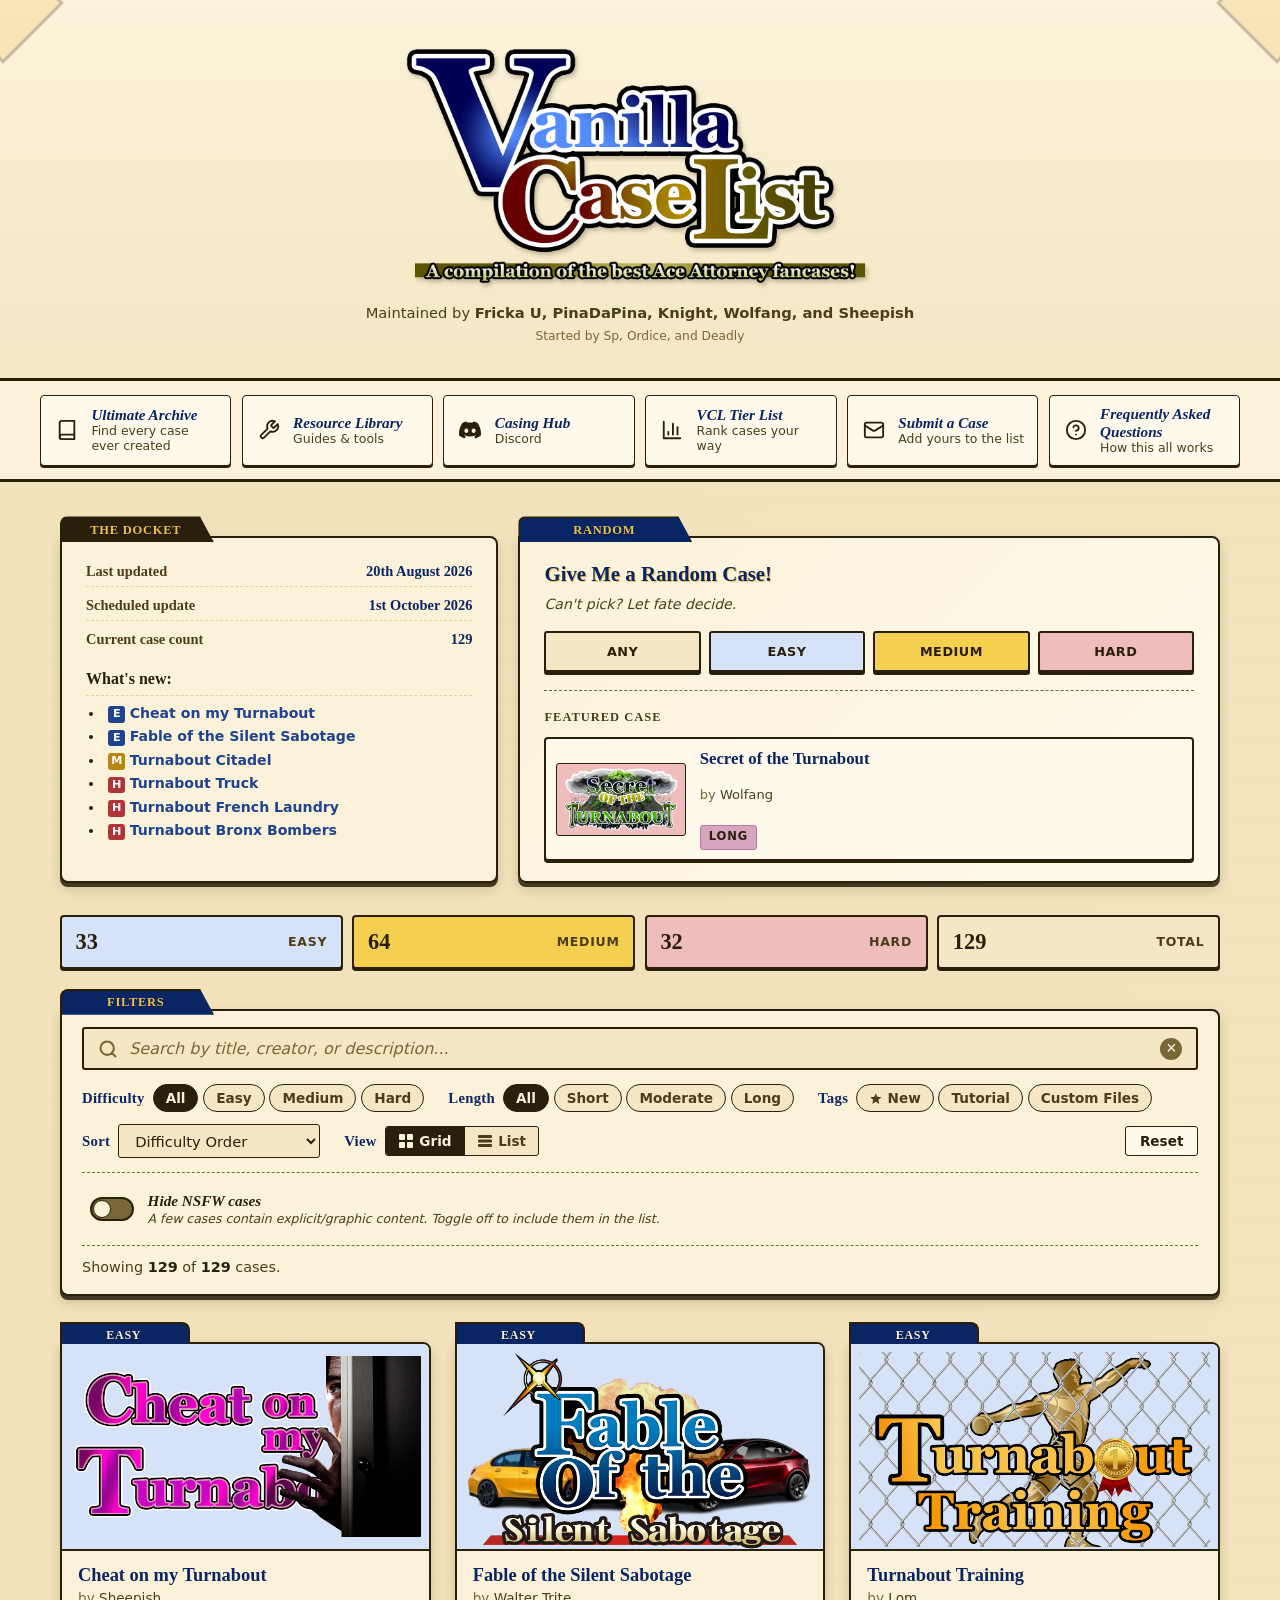
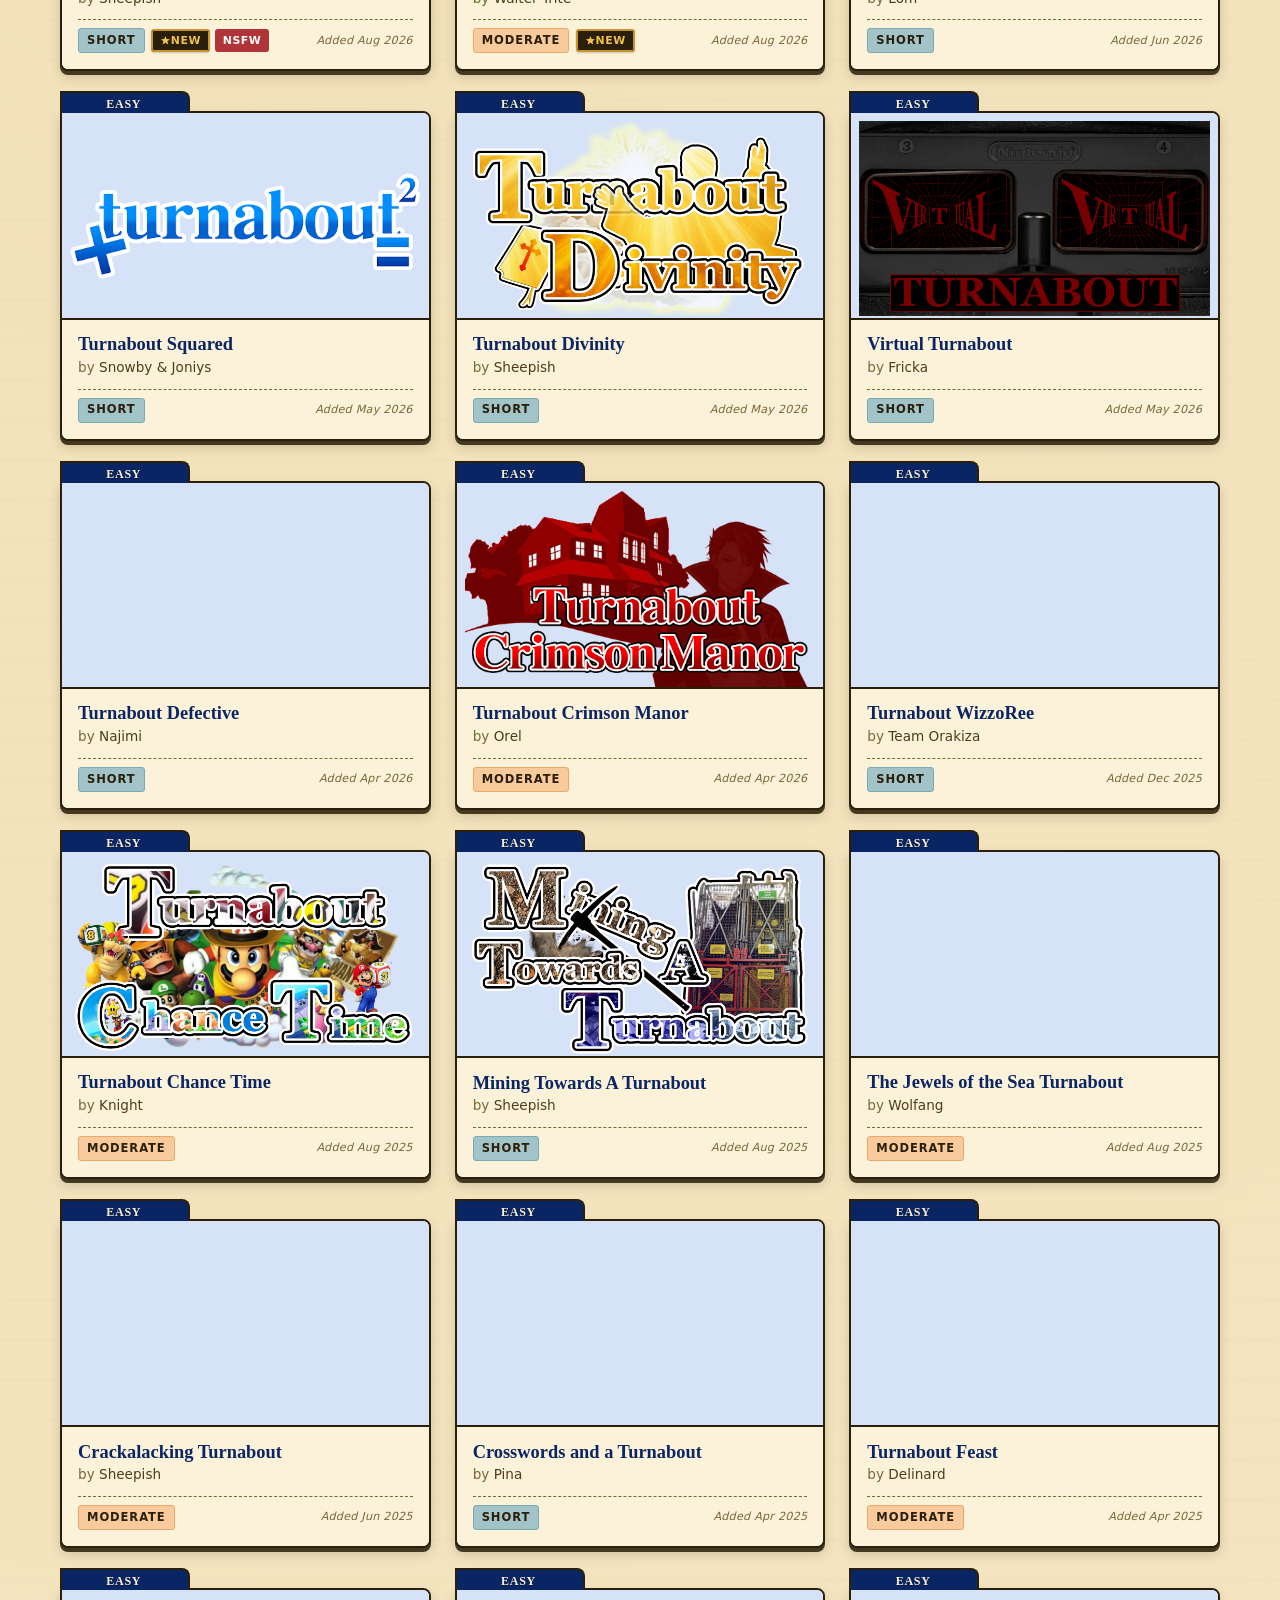
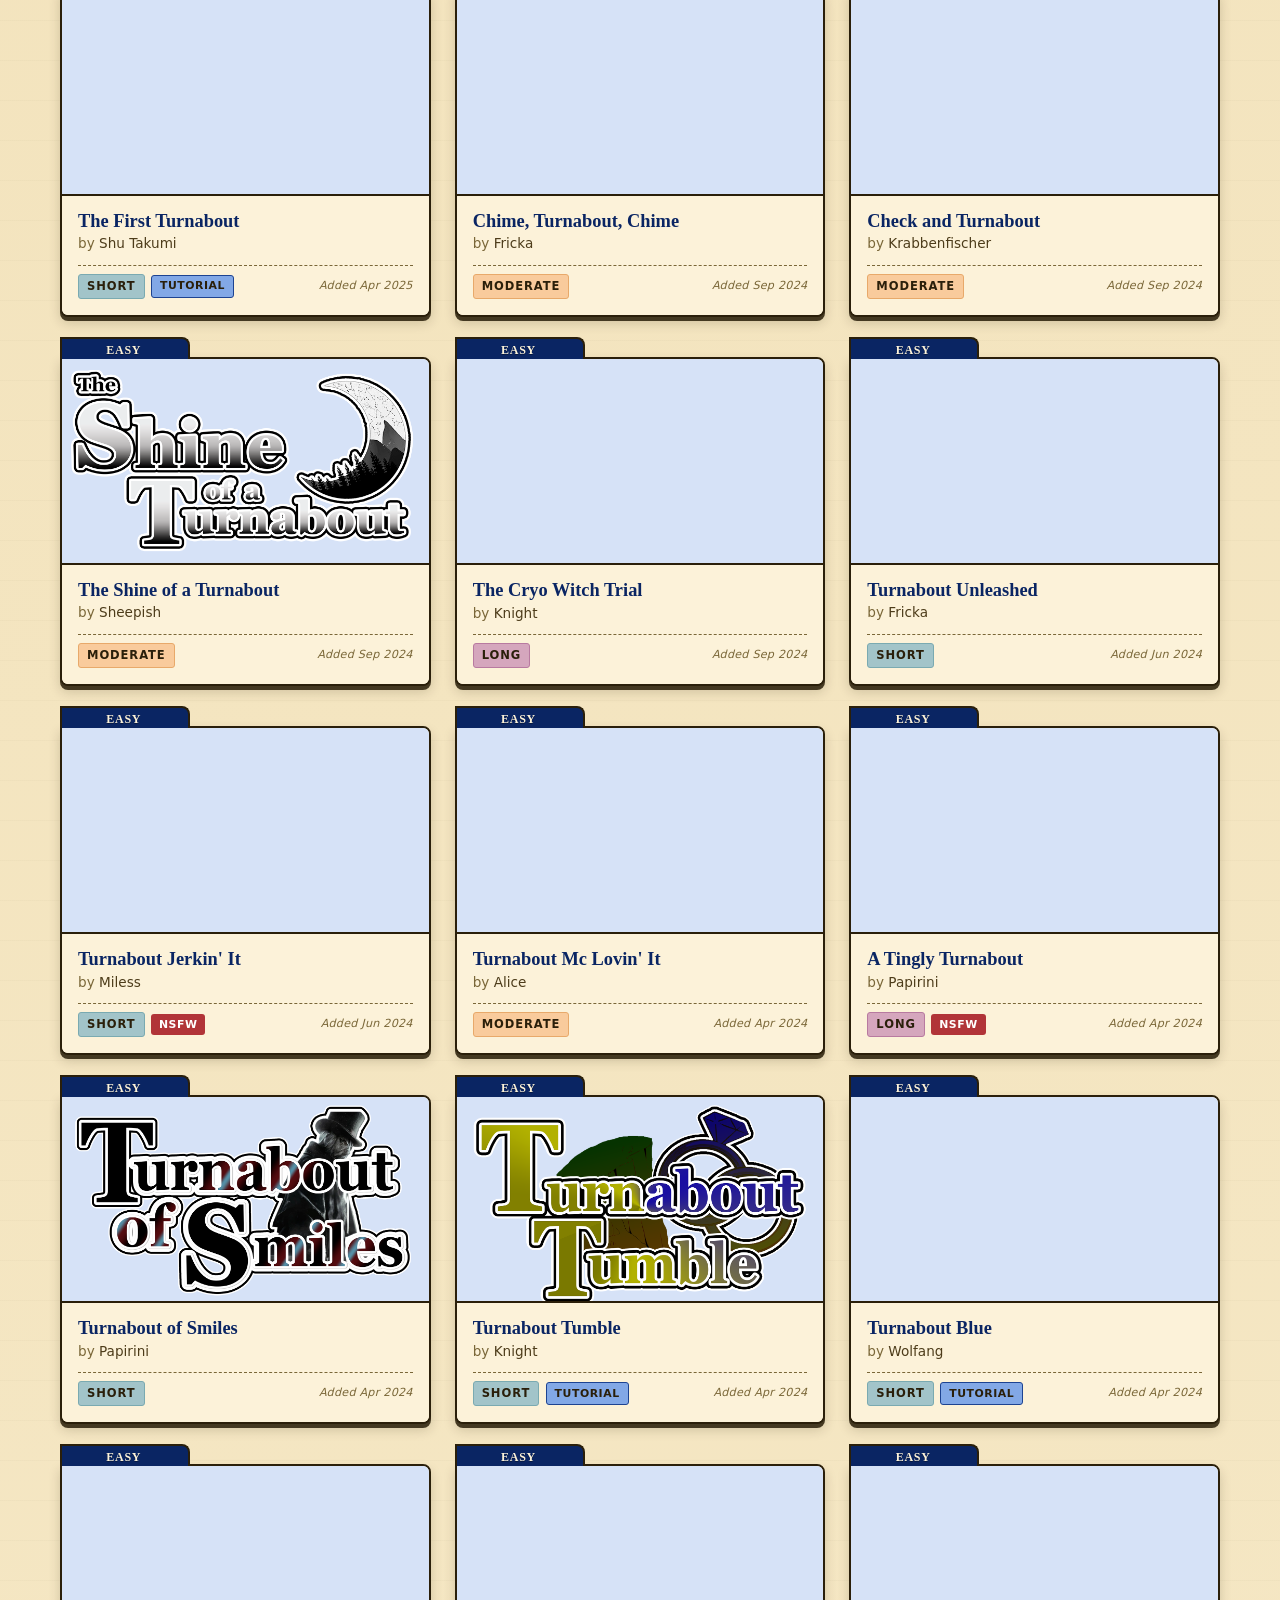
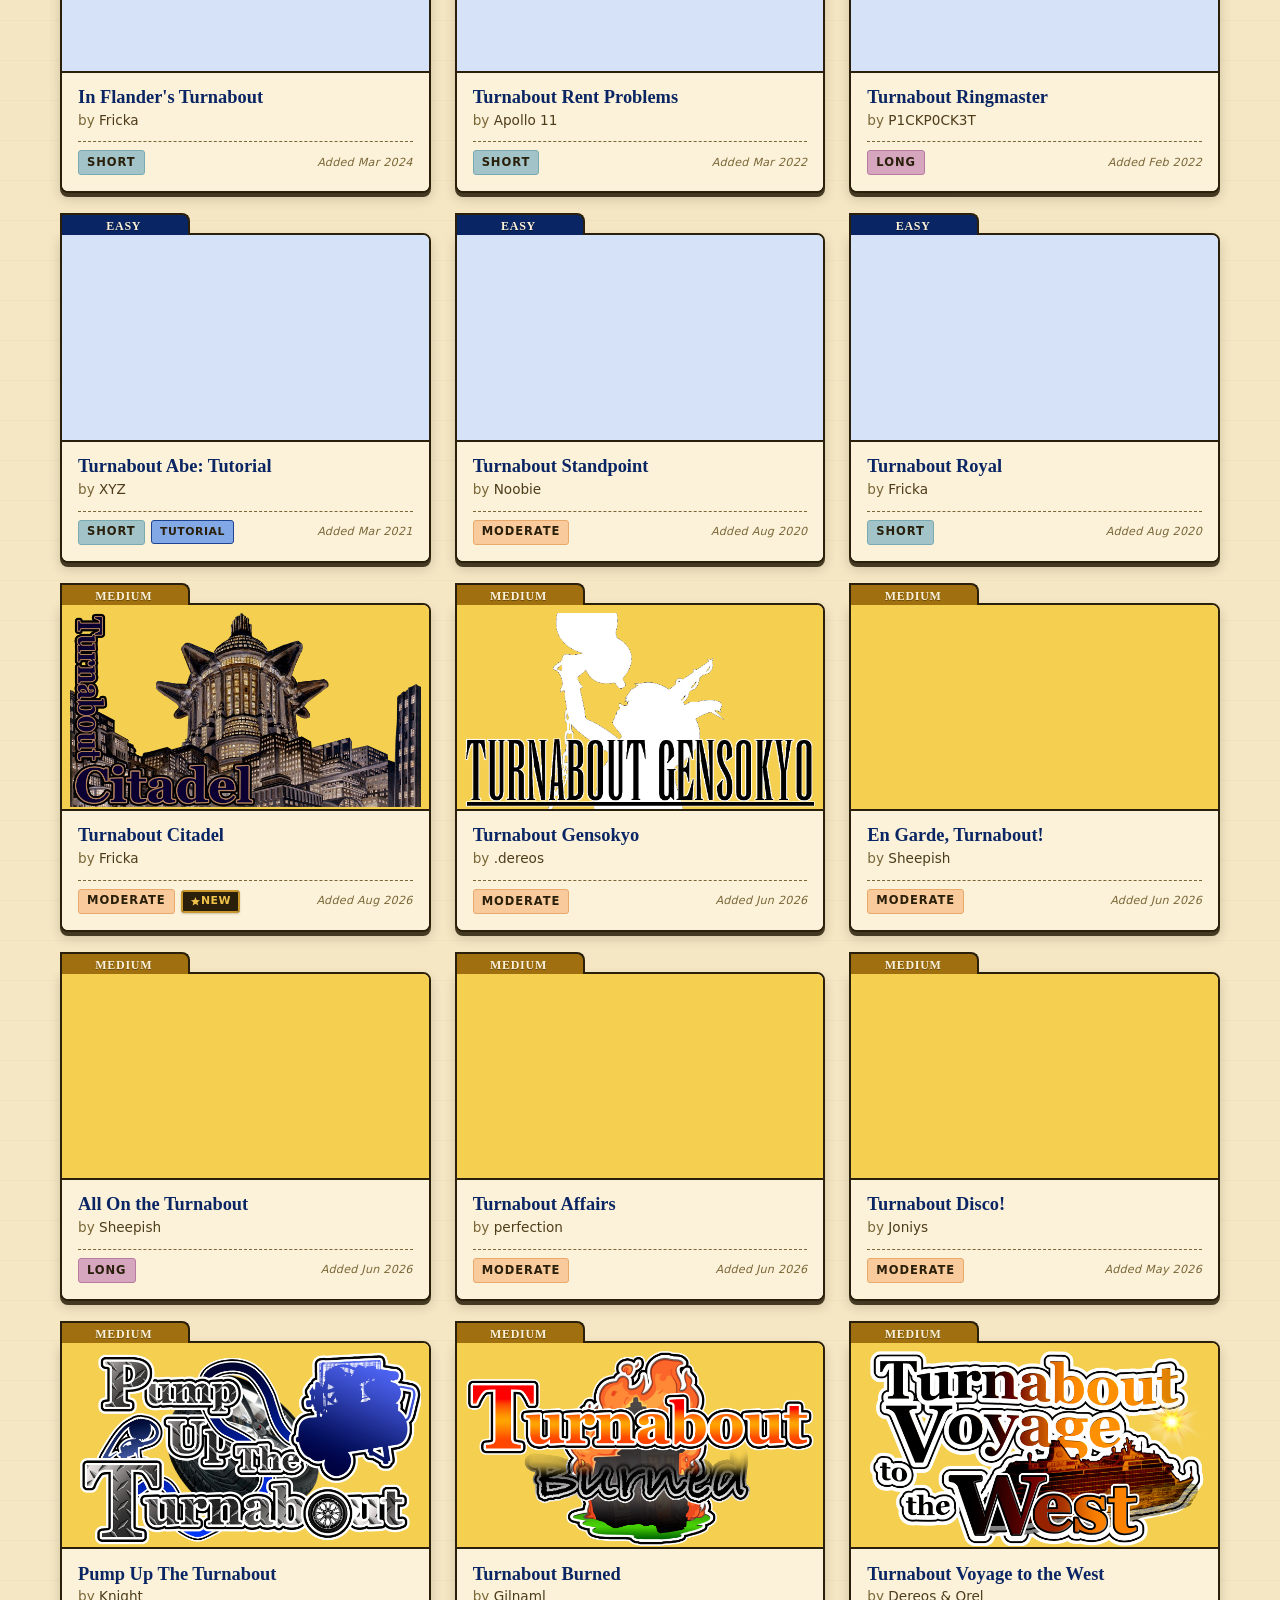
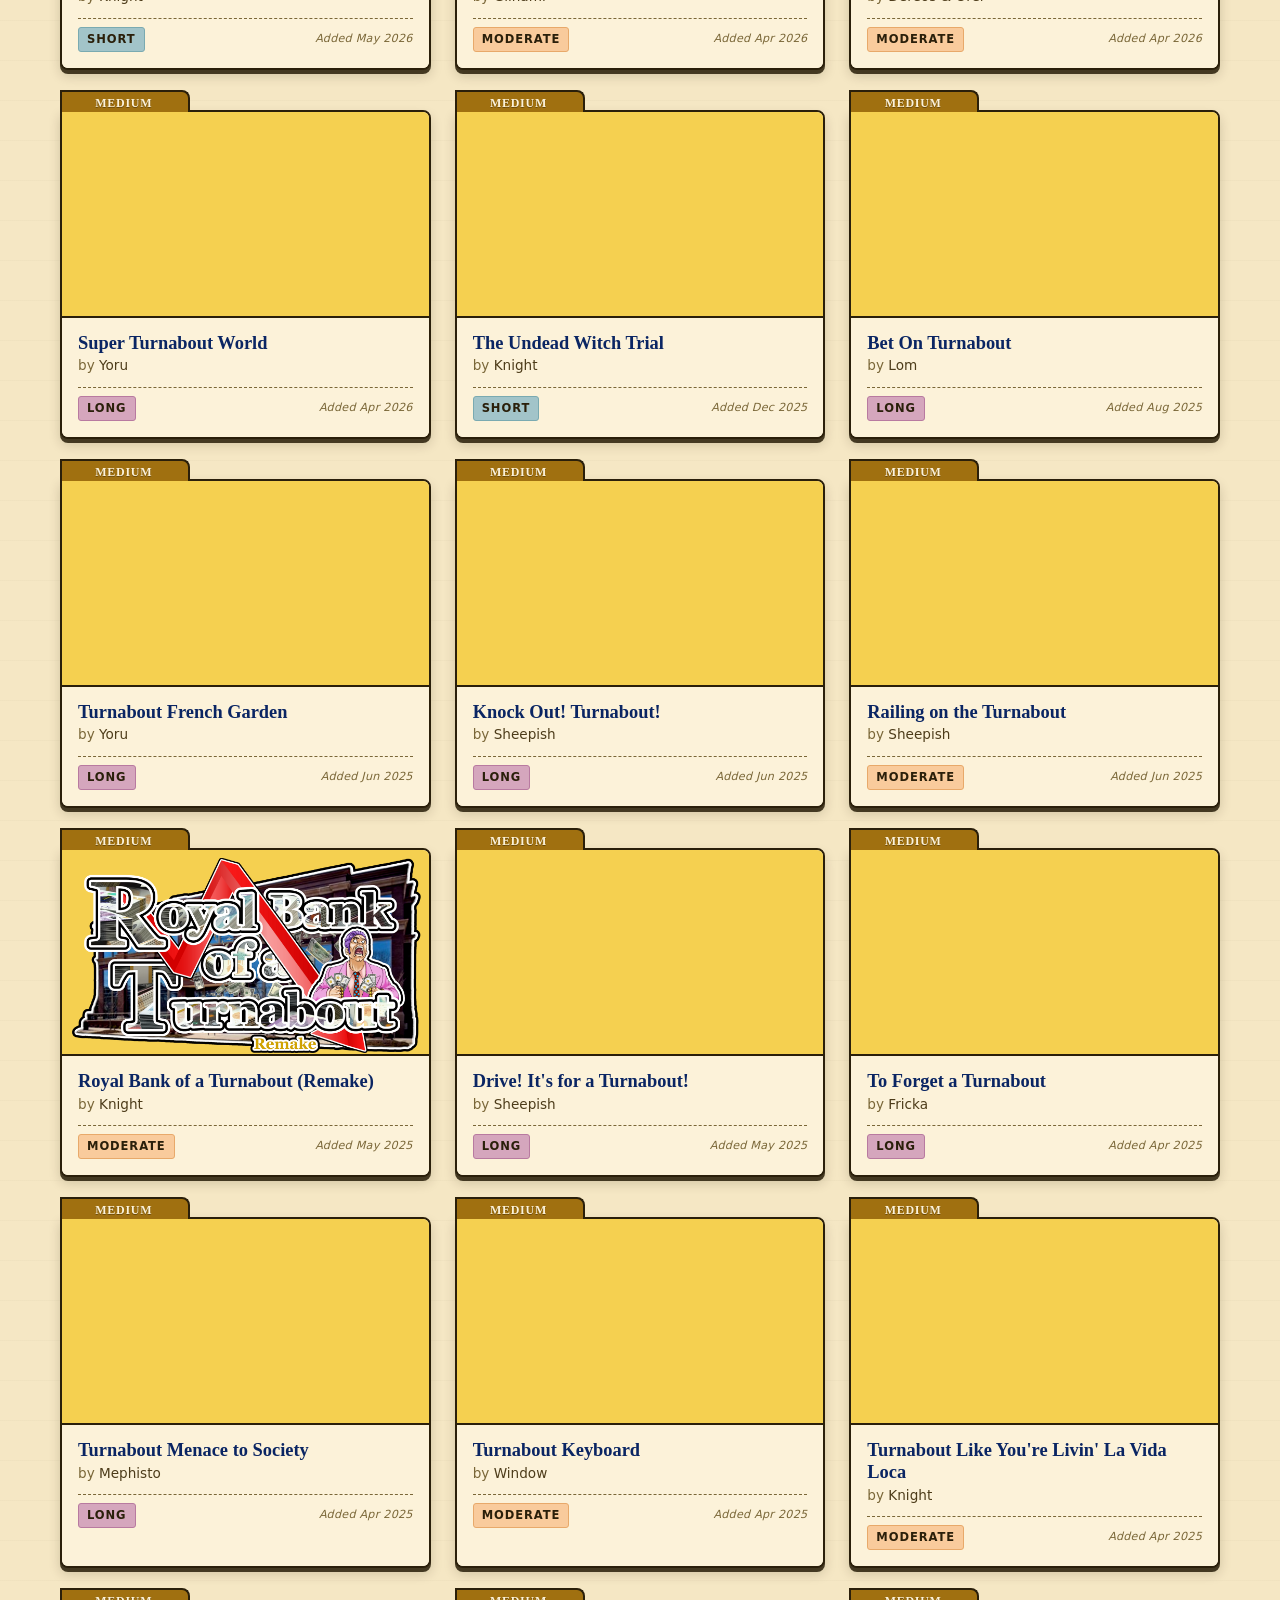
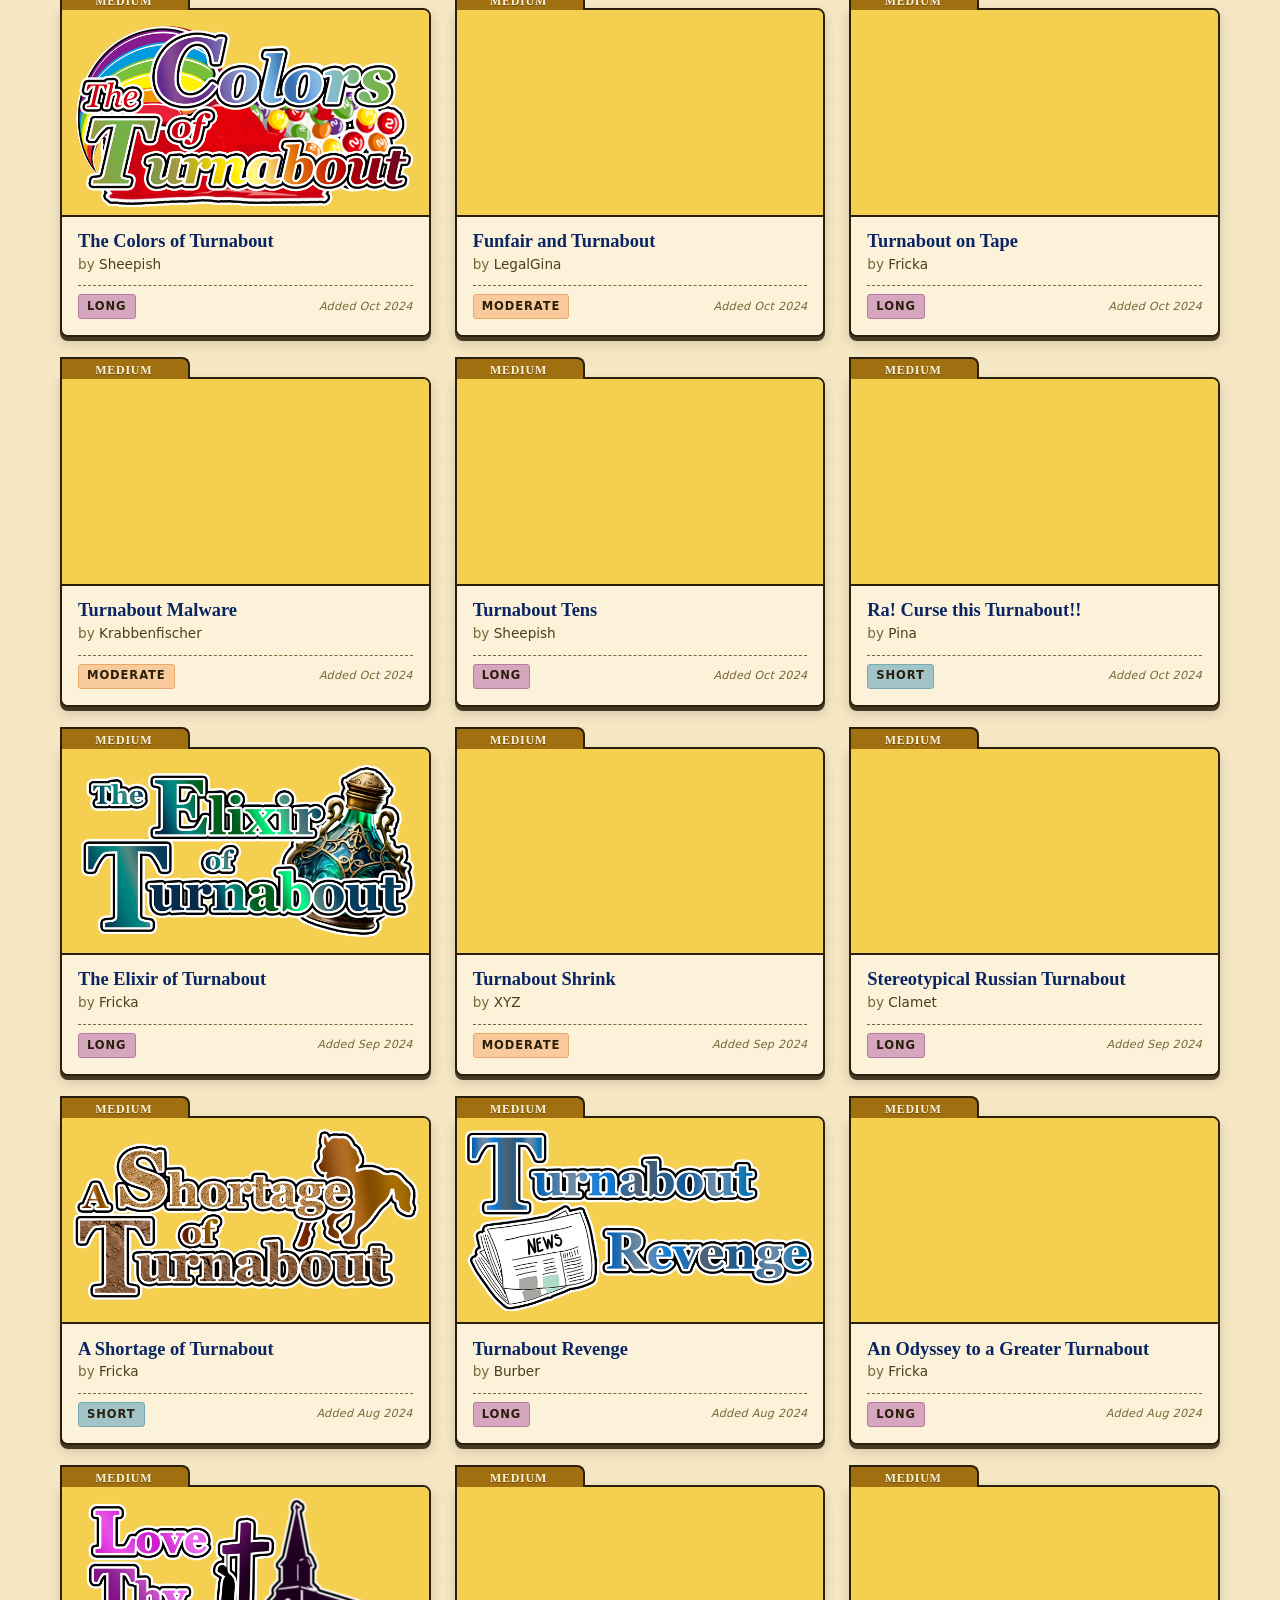
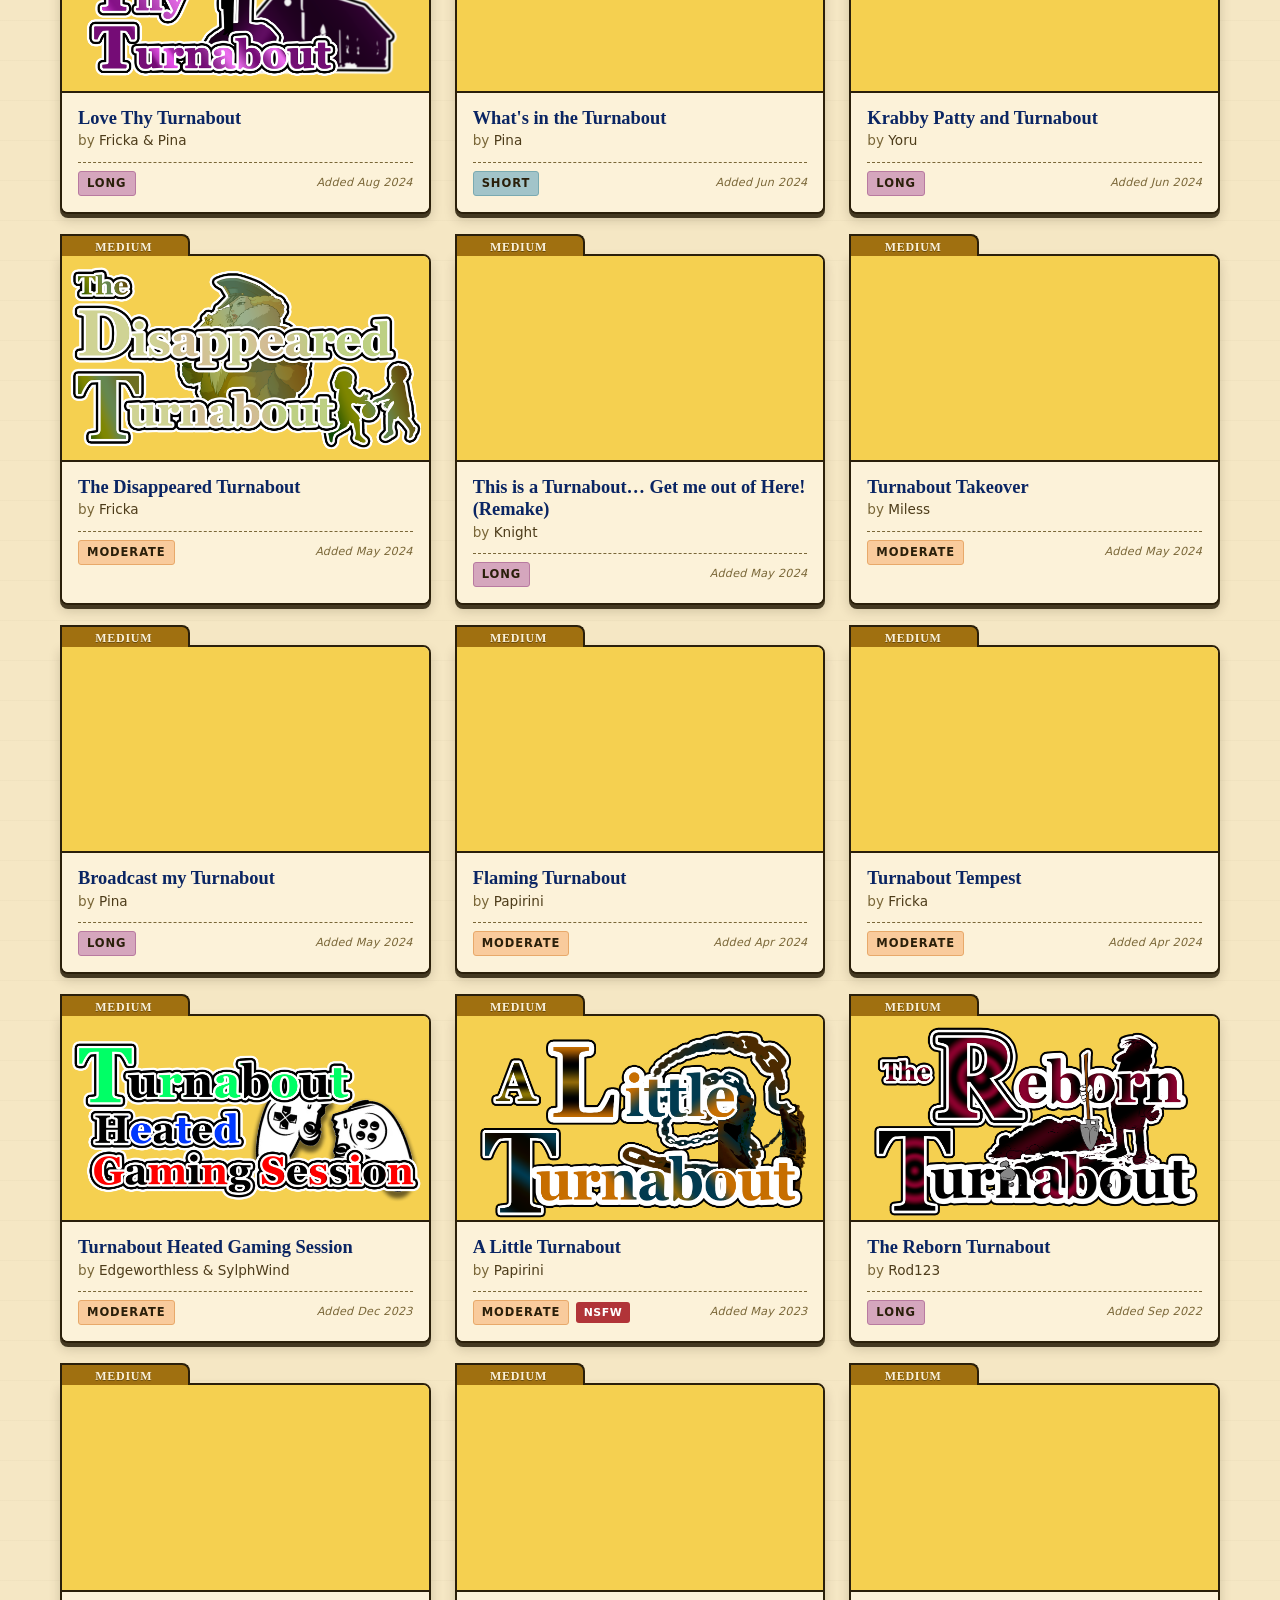
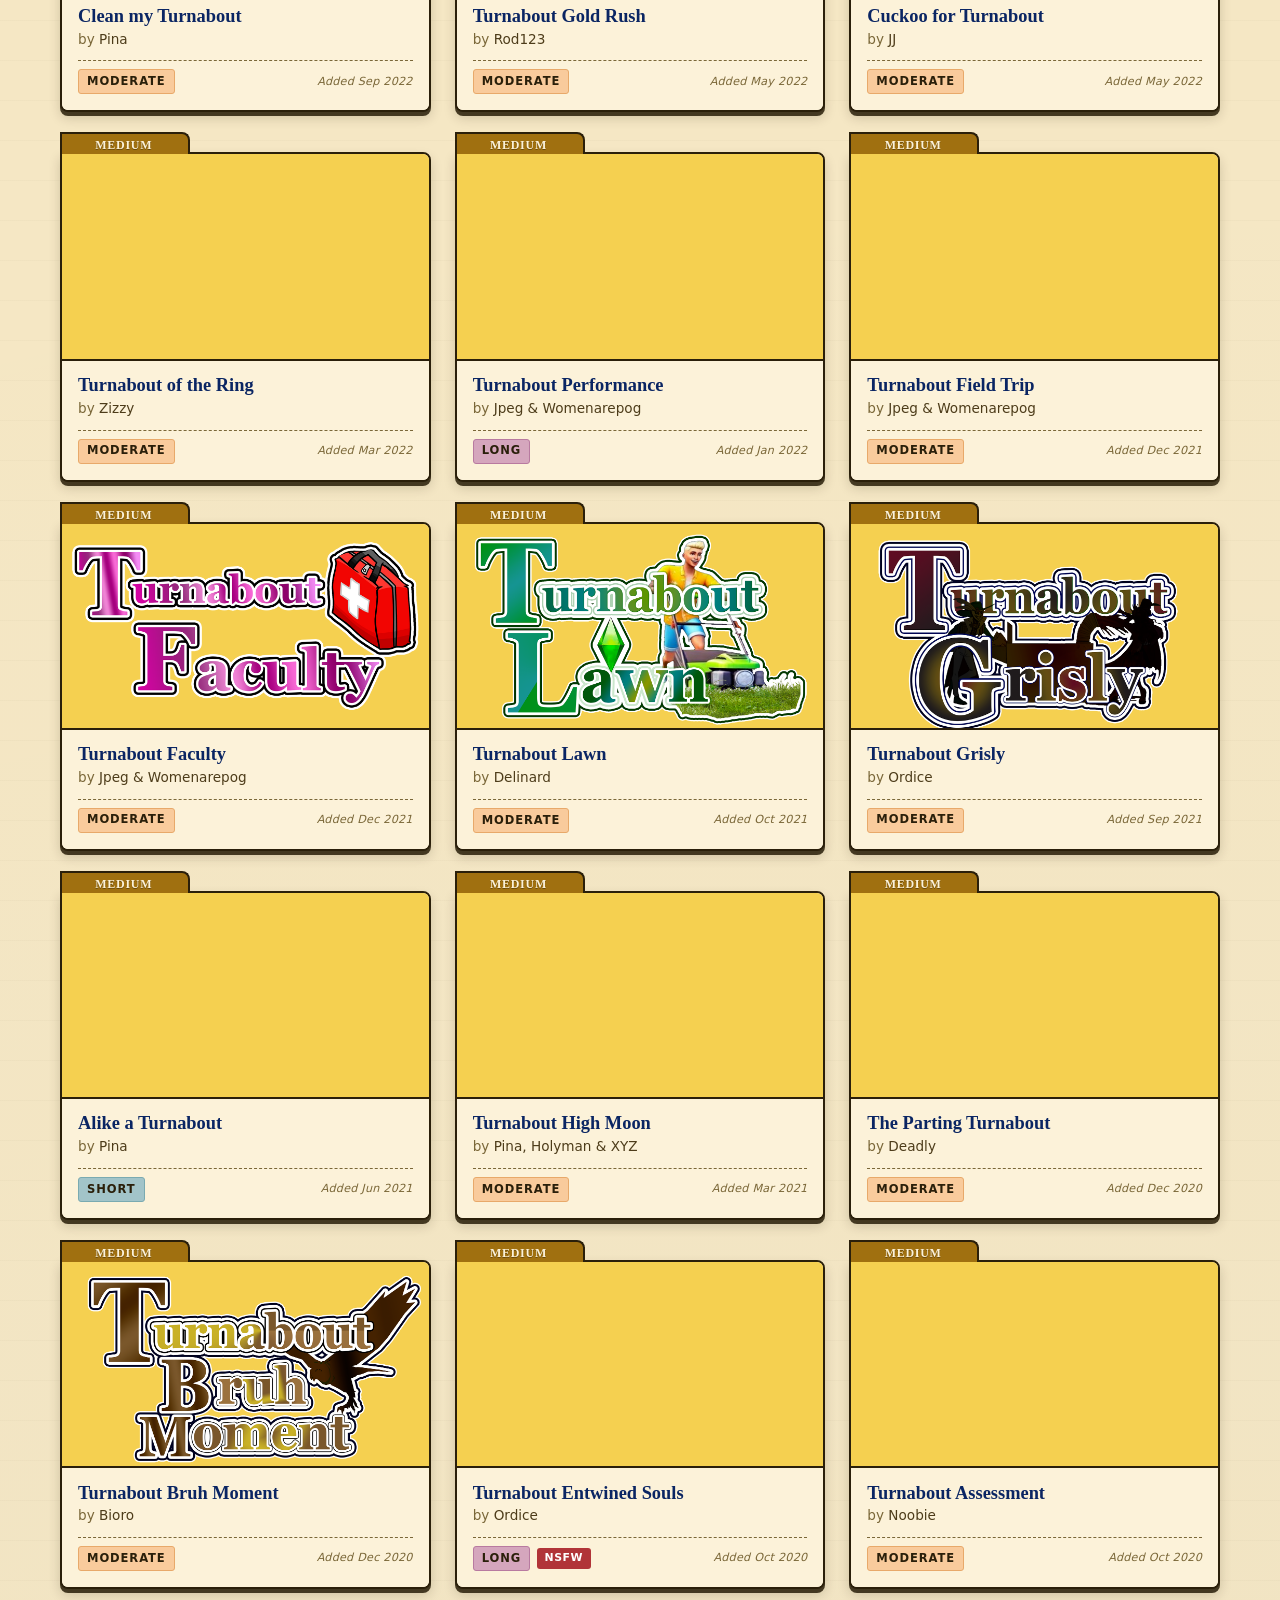
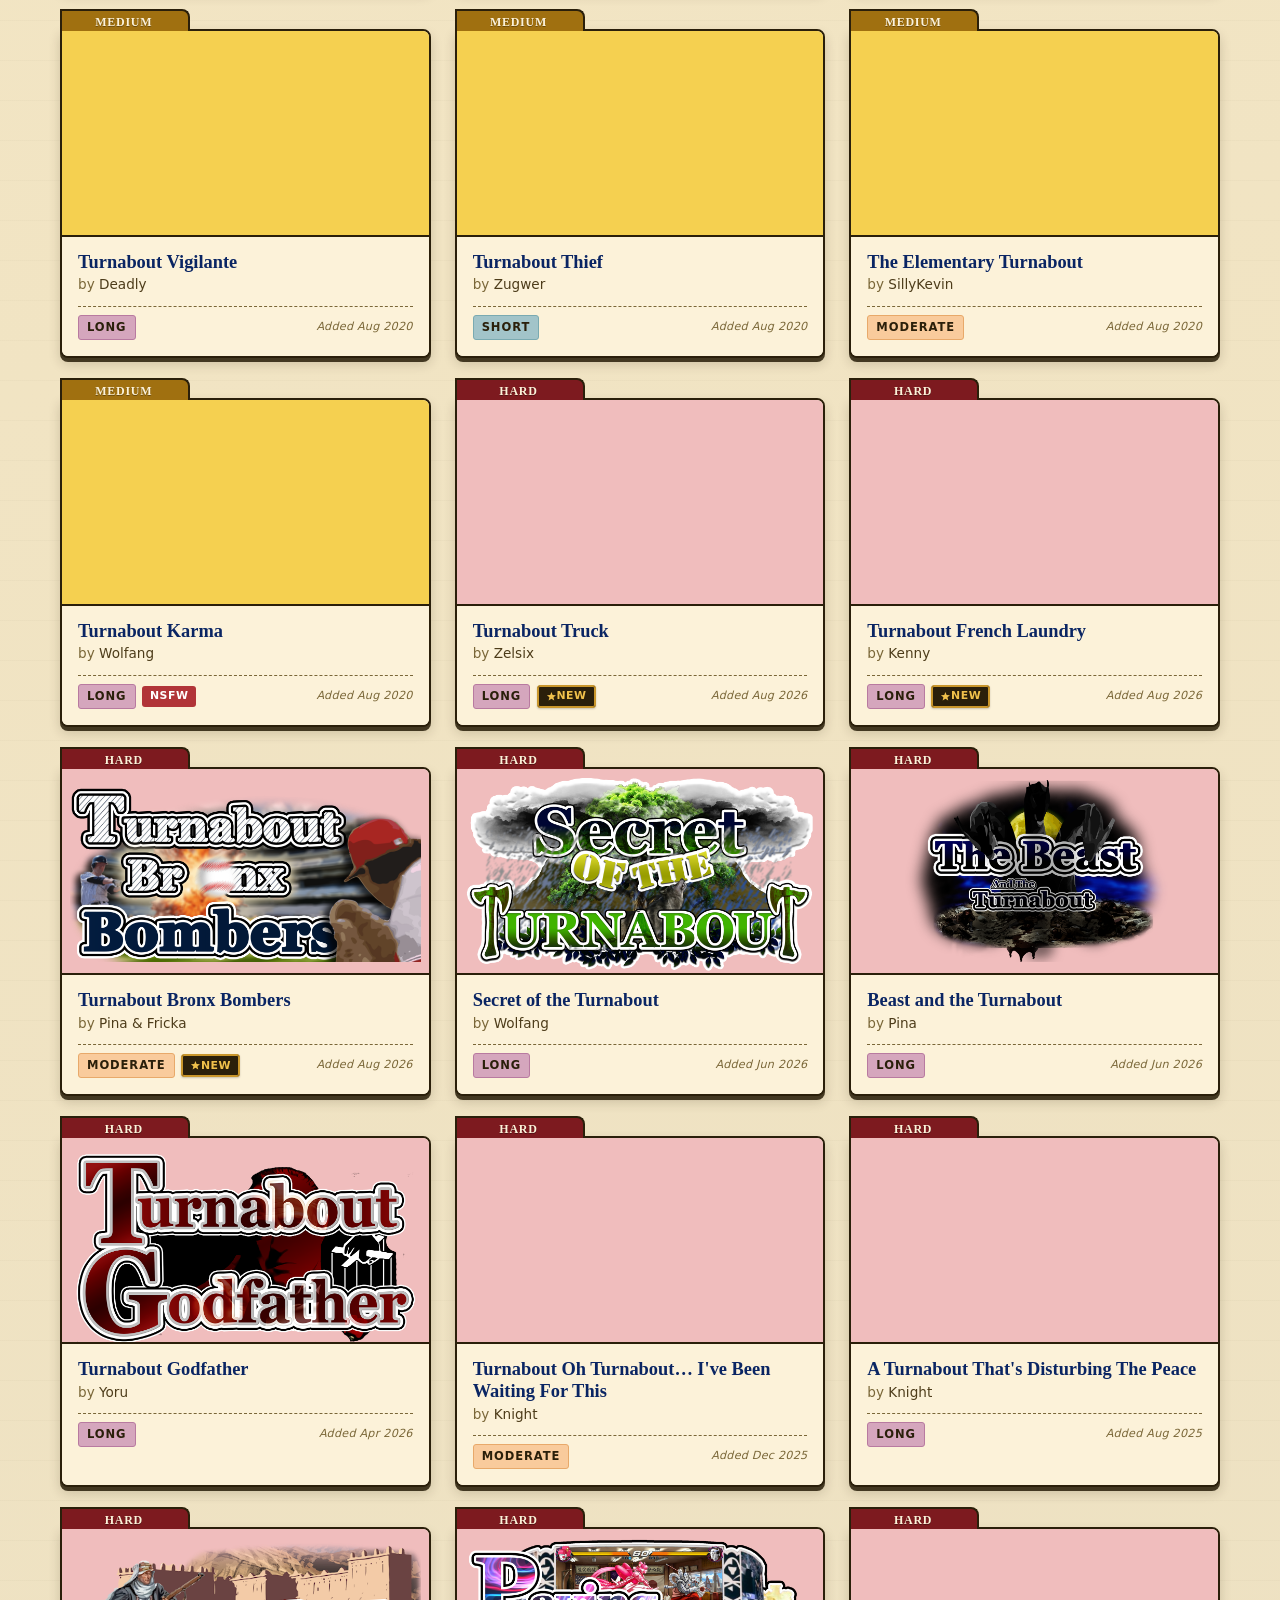
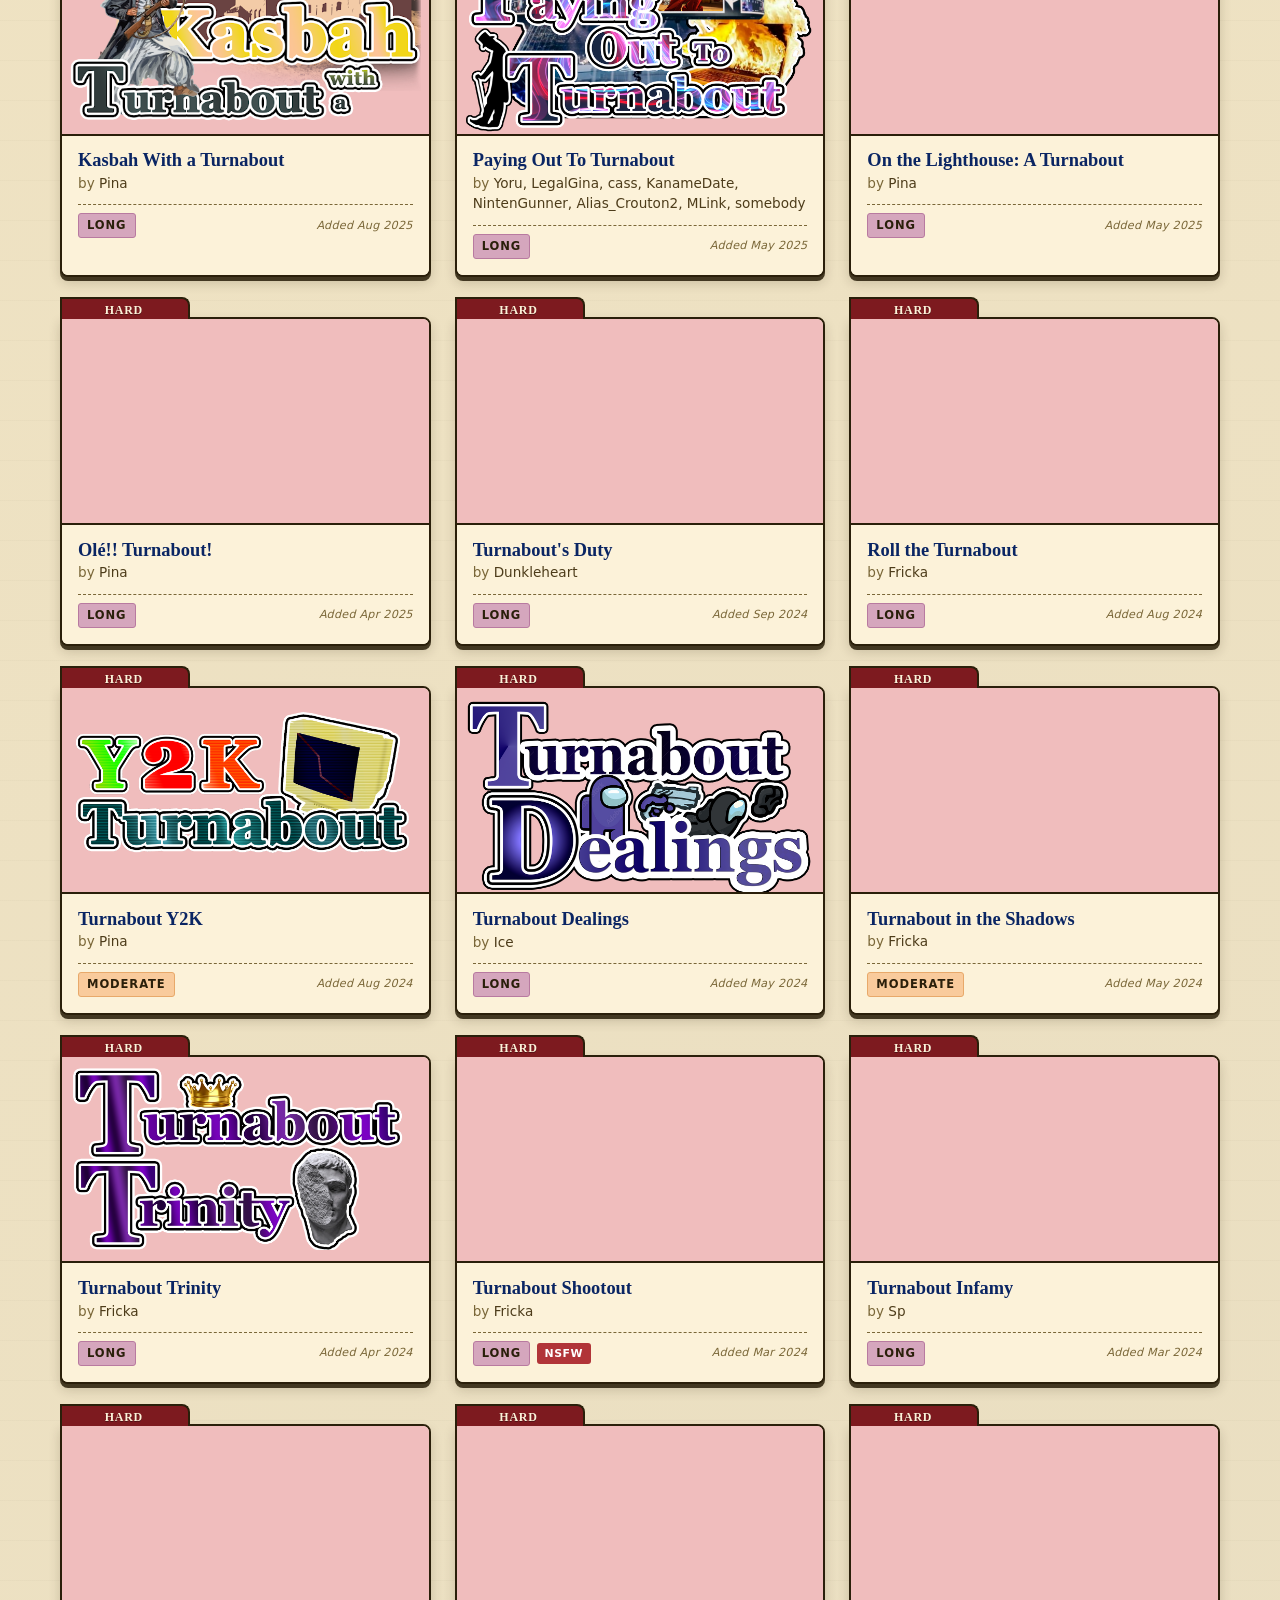
==== commit a6a065bf: "update" ====
--- a/index.html
+++ b/index.html
@@ -59,30 +59,12 @@
     </div>
   </header>
 
-  <!-- Primary section nav: the three major areas of the site -->
-  <nav class="primary-nav" aria-label="Main sections">
-    <div class="primary-nav-inner">
-      <button type="button" class="primary-nav-btn is-active" id="nav-case-list" aria-current="page">
-        <span class="primary-nav-icon" aria-hidden="true"><svg width="20" height="20" viewBox="0 0 24 24" fill="none" stroke="currentColor" stroke-width="2" stroke-linecap="round" stroke-linejoin="round"><rect x="3" y="4" width="18" height="16" rx="2"/><path d="M3 9h18"/><path d="M8 4v5"/></svg></span>
-        Case List
-      </button>
-      <a href="resources.html" class="primary-nav-btn" id="nav-resource-library">
-        <span class="primary-nav-icon" aria-hidden="true"><svg width="20" height="20" viewBox="0 0 24 24" fill="none" stroke="currentColor" stroke-width="2" stroke-linecap="round" stroke-linejoin="round"><path d="M4 19.5A2.5 2.5 0 0 1 6.5 17H20"/><path d="M6.5 2H20v20H6.5A2.5 2.5 0 0 1 4 19.5v-15A2.5 2.5 0 0 1 6.5 2z"/></svg></span>
-        Resource Library
-      </a>
-      <a href="archive.html" class="primary-nav-btn" id="nav-ultimate-archive">
-        <span class="primary-nav-icon" aria-hidden="true"><svg width="20" height="20" viewBox="0 0 24 24" fill="none" stroke="currentColor" stroke-width="2" stroke-linecap="round" stroke-linejoin="round"><rect x="3" y="7" width="18" height="14" rx="2"/><path d="M3 7l2-4h14l2 4"/><path d="M9 12h6"/></svg></span>
-        Ultimate Archive
-      </a>
-    </div>
-  </nav>
-
   <!-- Resource link strip -->
   <nav class="resources-nav" aria-label="Related resources">
     <div class="resources-inner">
       <a class="resource-link" href="archive.html">
         <span class="resource-icon"><svg width="22" height="22" viewBox="0 0 24 24" fill="none" stroke="currentColor" stroke-width="2" stroke-linecap="round" stroke-linejoin="round" aria-hidden="true"><path d="M4 19.5A2.5 2.5 0 0 1 6.5 17H20"/><path d="M6.5 2H20v20H6.5A2.5 2.5 0 0 1 4 19.5v-15A2.5 2.5 0 0 1 6.5 2z"/></svg></span>
-        <span class="resource-text"><strong>Vanilla Ultimate Archive</strong><span>Find every case ever
+        <span class="resource-text"><strong>Ultimate Archive</strong><span>Find every case ever
             created</span></span>
       </a>
       <a class="resource-link" href="resources.html">
@@ -90,8 +72,8 @@
         <span class="resource-text"><strong>Resource Library</strong><span>Guides &amp; tools</span></span>
       </a>
       <a class="resource-link" href="https://discord.gg/5VwA7zTpvv" target="_blank" rel="noopener noreferrer">
-        <span class="resource-icon"><svg width="22" height="22" viewBox="0 0 24 24" fill="none" stroke="currentColor" stroke-width="2" stroke-linecap="round" stroke-linejoin="round" aria-hidden="true"><path d="M21 15a2 2 0 0 1-2 2H7l-4 4V5a2 2 0 0 1 2-2h14a2 2 0 0 1 2 2z"/></svg></span>
-        <span class="resource-text"><strong>Casing Hub Discord</strong><span>Updates &amp; community</span></span>
+        <span class="resource-icon"><svg width="22" height="22" viewBox="0 0 24 24" fill="currentColor" aria-hidden="true"><path d="M20.317 4.3698a19.7913 19.7913 0 0 0-4.8851-1.5152.0741.0741 0 0 0-.0785.0371c-.211.3753-.4447.8648-.6083 1.2495-1.8447-.2762-3.68-.2762-5.4868 0-.1636-.3933-.4058-.8742-.6177-1.2495a.077.077 0 0 0-.0785-.037 19.7363 19.7363 0 0 0-4.8852 1.515.0699.0699 0 0 0-.0321.0277C.5334 9.0458-.319 13.5799.0992 18.0578a.0824.0824 0 0 0 .0312.0561c2.0528 1.5076 4.0413 2.4228 5.9929 3.0294a.0777.0777 0 0 0 .0842-.0276c.4616-.6304.8731-1.2952 1.226-1.9942a.076.076 0 0 0-.0416-.1057c-.6528-.2476-1.2743-.5495-1.8722-.8923a.077.077 0 0 1-.0076-.1277c.1258-.0943.2517-.1923.3718-.2914a.0743.0743 0 0 1 .0776-.0105c3.9278 1.7933 8.18 1.7933 12.0614 0a.0739.0739 0 0 1 .0785.0095c.1202.099.246.1981.3728.2924a.077.077 0 0 1-.0066.1276 12.2986 12.2986 0 0 1-1.873.8914.0766.0766 0 0 0-.0407.1067c.3604.698.7719 1.3628 1.225 1.9932a.076.076 0 0 0 .0842.0286c1.961-.6067 3.9495-1.5219 6.0023-3.0294a.077.077 0 0 0 .0313-.0552c.5004-5.177-.8382-9.6739-3.5485-13.6604a.061.061 0 0 0-.0312-.0286ZM8.02 15.3312c-1.1825 0-2.1569-1.0857-2.1569-2.419 0-1.3332.9555-2.4189 2.157-2.4189 1.2108 0 2.1757 1.0952 2.1568 2.419 0 1.3332-.9555 2.4189-2.1569 2.4189Zm7.9748 0c-1.1825 0-2.1569-1.0857-2.1569-2.419 0-1.3332.9554-2.4189 2.1569-2.4189 1.2108 0 2.1757 1.0952 2.1568 2.419 0 1.3332-.946 2.4189-2.1568 2.4189Z"/></svg></span>
+        <span class="resource-text"><strong>Casing Hub</strong><span>Discord</span></span>
       </a>
       <a class="resource-link" href="https://tiermaker.com/create/vanilla-case-list-logos-17506473" target="_blank"
         rel="noopener noreferrer">
--- a/styles.css
+++ b/styles.css
@@ -20,6 +20,11 @@
 
   --gold: #c9962b;
   --gold-light: #f0c14b;
+
+  --celeste-light: #e9fbfa;
+  --celeste: #cdf1ee;
+  --celeste-deep: #9fdedb;
+  --celeste-text: #0f5a57;
   --red: #b13438;
   --red-deep: #7d1a1f;
   --green: #4f8a3d;
@@ -179,6 +184,86 @@
 
 .site-credits small {
   color: var(--ink-light);
+}
+
+.page-hero-archive.site-header {
+  background: linear-gradient(180deg, var(--celeste-light) 0%, var(--celeste) 100%);
+  border-bottom: var(--border-thick);
+}
+
+.page-hero-archive .site-credits {
+  color: var(--celeste-text);
+}
+
+/* ==========================================================================
+   Whole-page theming for the standalone library pages.
+   Resource Library carries its header's dark brown down through the rest
+   of the page; Ultimate Archive uses a soft cyan "celeste" throughout.
+   ========================================================================== */
+
+body.page-resources {
+  background: linear-gradient(180deg, #2a1c10 0%, #1c130b 100%);
+}
+
+body.page-resources .resources-nav {
+  background-color: #1c130b;
+  border-bottom: var(--border-thick);
+}
+
+body.page-resources .resource-link {
+  background-color: #33240f;
+  border-color: var(--ink);
+  box-shadow: 0 2px 0 rgba(0, 0, 0, 0.5);
+}
+
+body.page-resources .resource-link:hover {
+  background-color: #3f2c14;
+}
+
+body.page-resources .resource-text strong {
+  color: var(--gold-light);
+}
+
+body.page-resources .resource-text span:not(strong) {
+  color: var(--cream-deep);
+}
+
+body.page-resources .site-footer {
+  background-color: transparent;
+  border-top-color: var(--gold);
+  color: var(--cream-deep);
+}
+
+body.page-resources .site-footer .footer-small {
+  color: var(--cream-deep);
+  opacity: 0.8;
+}
+
+body.page-archive {
+  background: linear-gradient(180deg, var(--celeste-light) 0%, var(--celeste) 100%);
+}
+
+body.page-archive .resources-nav {
+  background-color: var(--celeste);
+  border-bottom: var(--border-thick);
+}
+
+body.page-archive .resource-link {
+  background-color: var(--celeste-light);
+  border-color: var(--ink);
+}
+
+body.page-archive .resource-link:hover {
+  background-color: #fff;
+}
+
+body.page-archive .resource-text strong {
+  color: var(--celeste-text);
+}
+
+body.page-archive .site-footer {
+  background-color: transparent;
+  border-top-color: var(--celeste-deep);
 }
 
 /* ==========================================================================
@@ -2339,71 +2424,6 @@
 /* ==========================================================================
    Primary section nav — Case List / Resource Library / Ultimate Archive
    ========================================================================== */
-
-.primary-nav {
-  background-color: var(--blue-deep);
-  border-bottom: var(--border-thick);
-}
-
-.primary-nav-inner {
-  max-width: 1200px;
-  margin: 0 auto;
-  display: flex;
-  gap: 0.4rem;
-  padding: 0.5rem 1rem;
-  flex-wrap: wrap;
-}
-
-.primary-nav-btn {
-  display: flex;
-  align-items: center;
-  gap: 0.5rem;
-  font-family: var(--font-display);
-  font-style: italic;
-  font-weight: bold;
-  font-size: 0.98rem;
-  padding: 0.55rem 1rem;
-  border: 2px solid transparent;
-  background: transparent;
-  color: var(--cream-deep);
-  border-radius: 4px;
-  cursor: pointer;
-  transition: background-color 0.12s, color 0.12s, border-color 0.12s;
-}
-
-.primary-nav-btn .primary-nav-icon {
-  display: inline-flex;
-  flex-shrink: 0;
-}
-
-.primary-nav-btn:hover {
-  background-color: rgba(255, 255, 255, 0.08);
-  color: var(--cream-light);
-}
-
-.primary-nav-btn.is-active {
-  background-color: var(--gold-light);
-  color: var(--blue-deep);
-  border-color: var(--ink);
-  box-shadow: 0 2px 0 rgba(0, 0, 0, 0.35);
-}
-
-.primary-nav-btn.is-active:hover {
-  background-color: var(--gold-light);
-}
-
-@media (max-width: 640px) {
-  .primary-nav-inner {
-    justify-content: center;
-  }
-
-  .primary-nav-btn {
-    flex: 1 1 auto;
-    justify-content: center;
-    font-size: 0.85rem;
-    padding: 0.5rem 0.6rem;
-  }
-}
 
 /* ==========================================================================
    Resource Library / Ultimate Archive — overlay windows
@@ -2874,7 +2894,6 @@
 .lib-chip:focus-visible,
 .lib-entry-link:focus-visible,
 .lib-source-link:focus-visible,
-.primary-nav-btn:focus-visible,
 .resource-link:focus-visible {
   outline: 3px solid var(--gold-light);
   outline-offset: 2px;
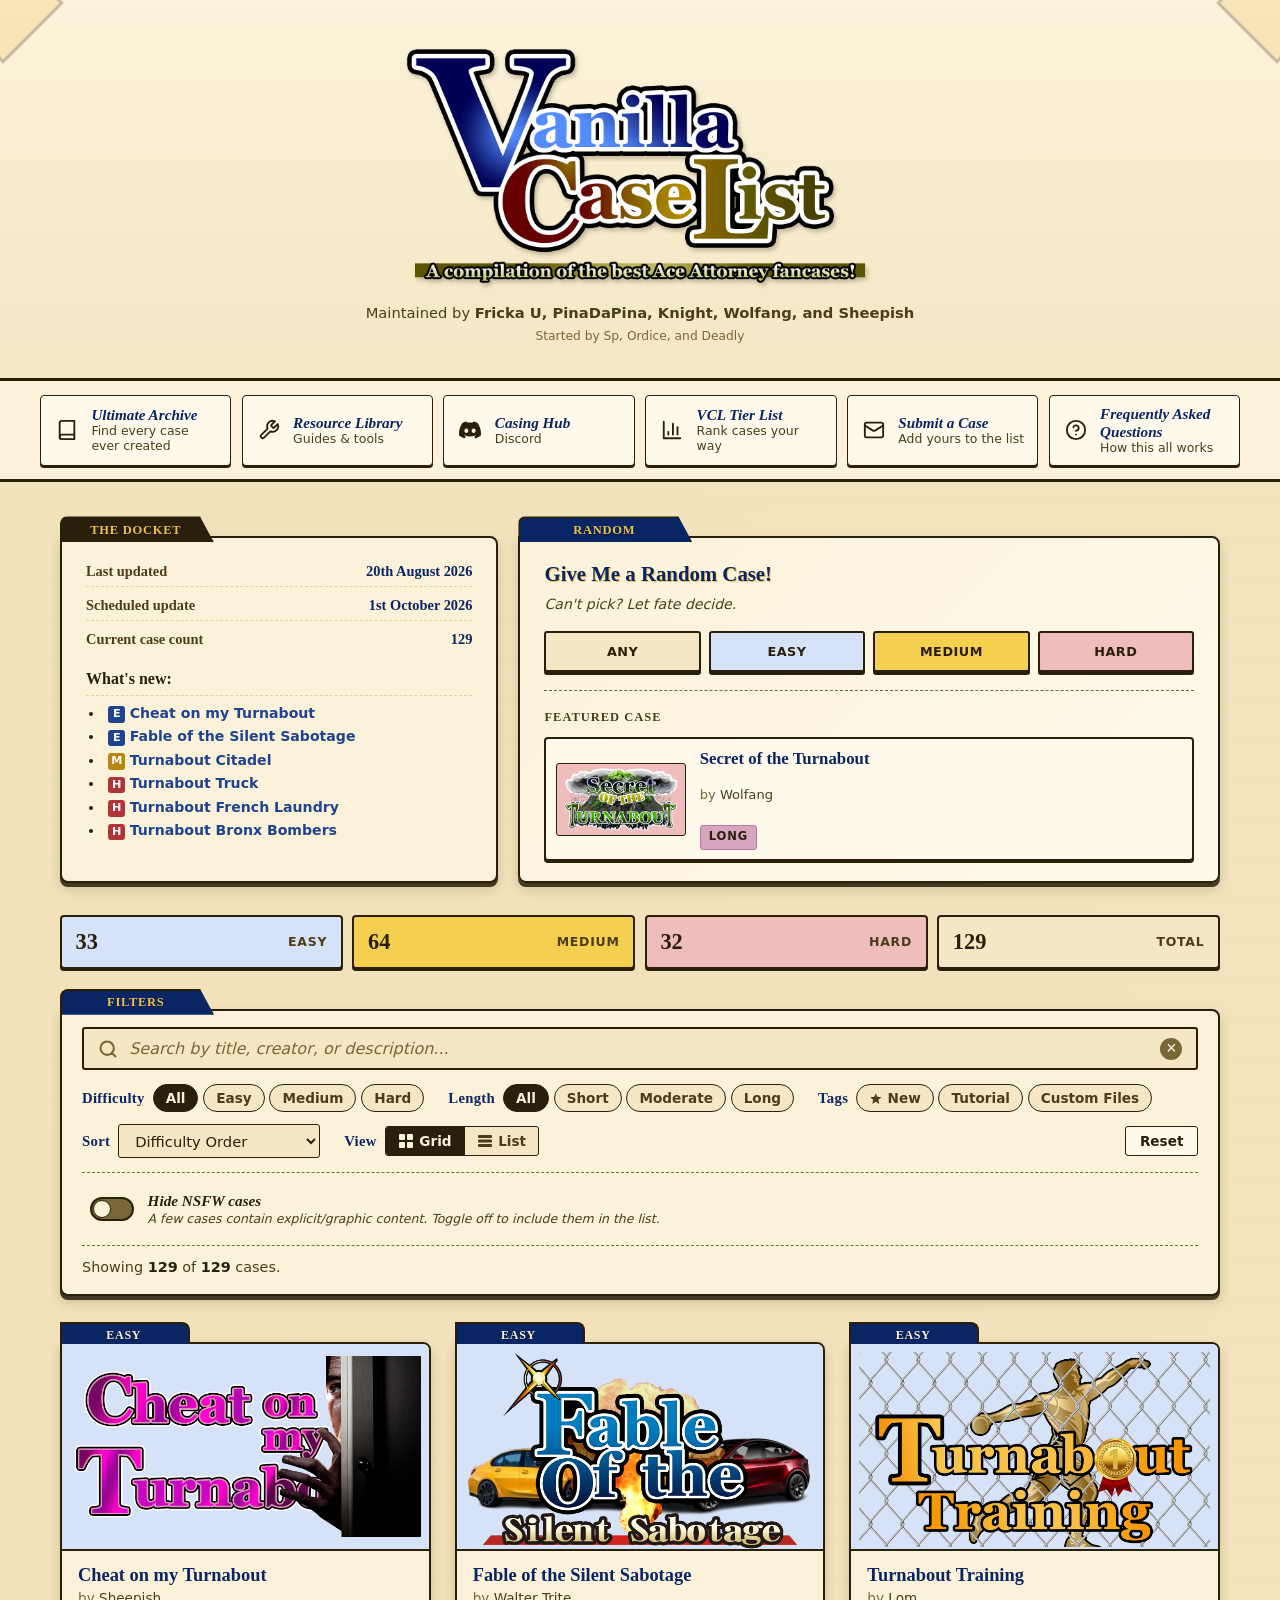
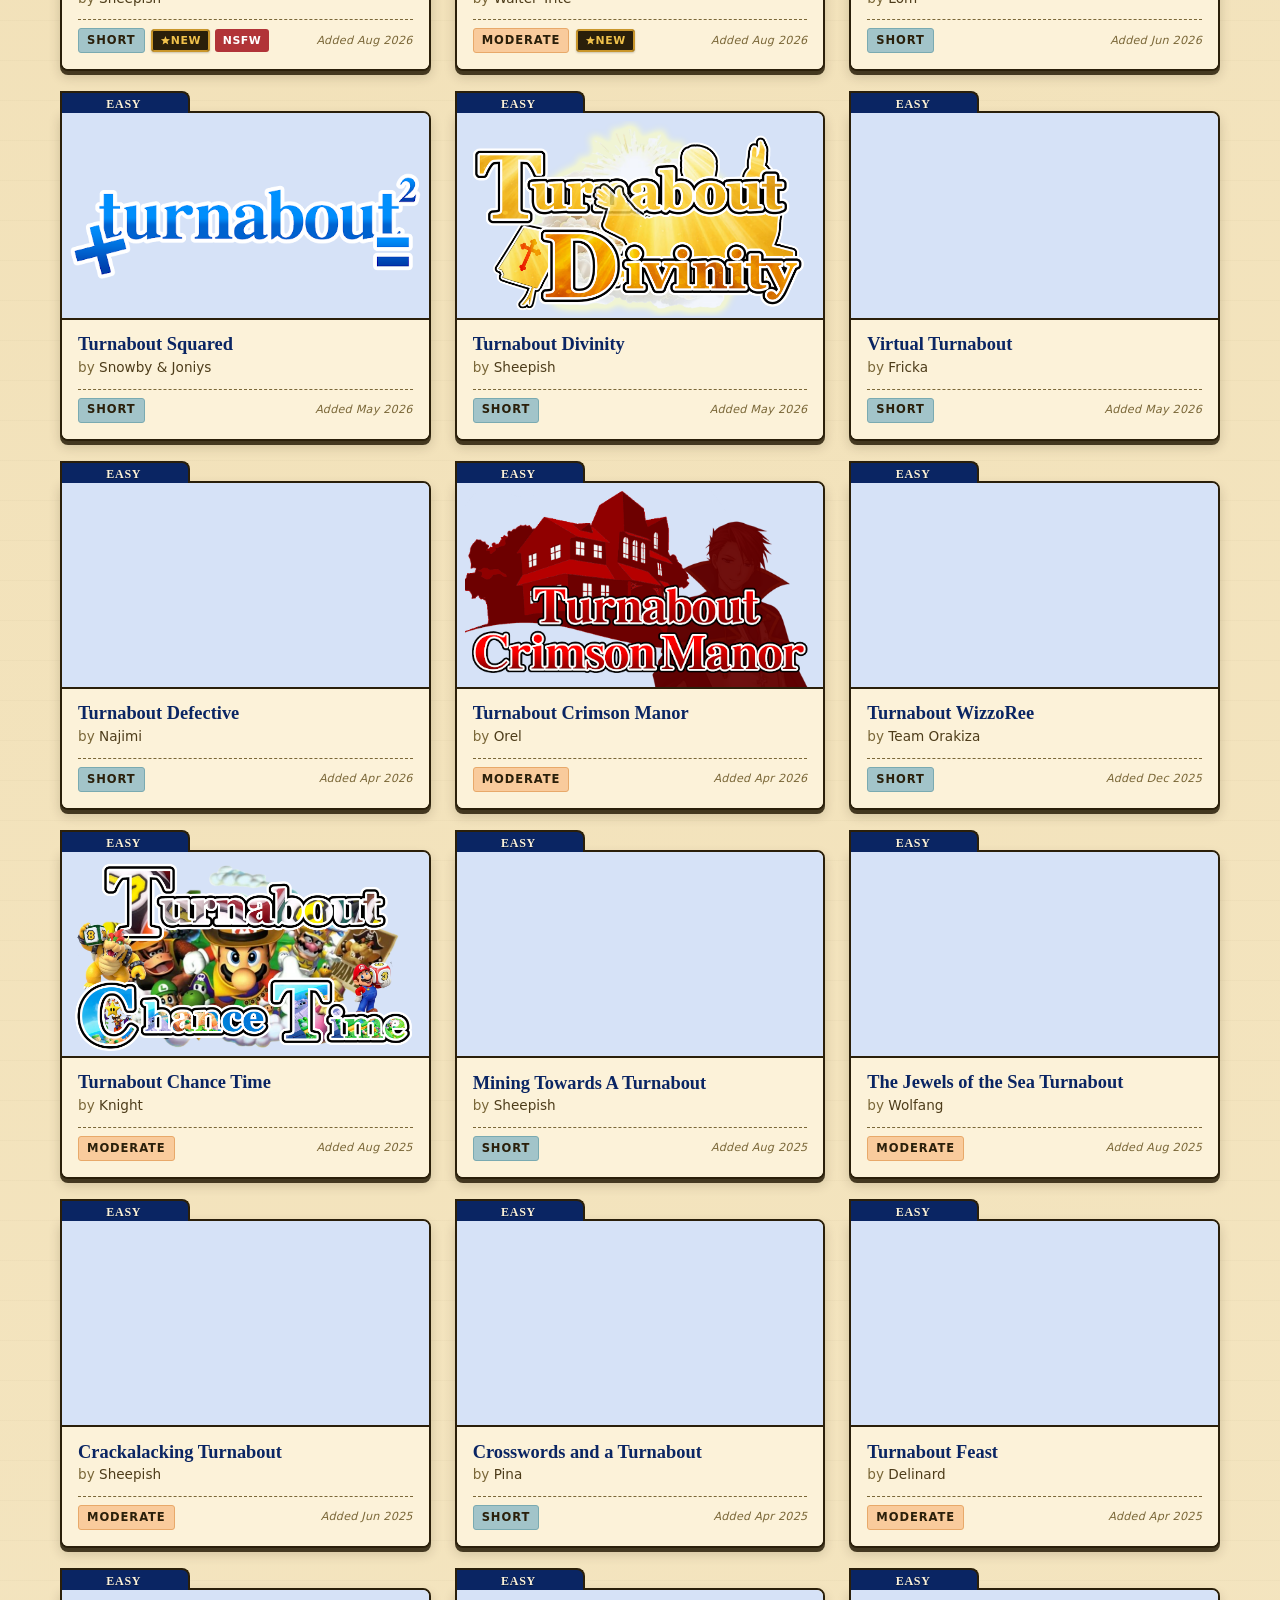
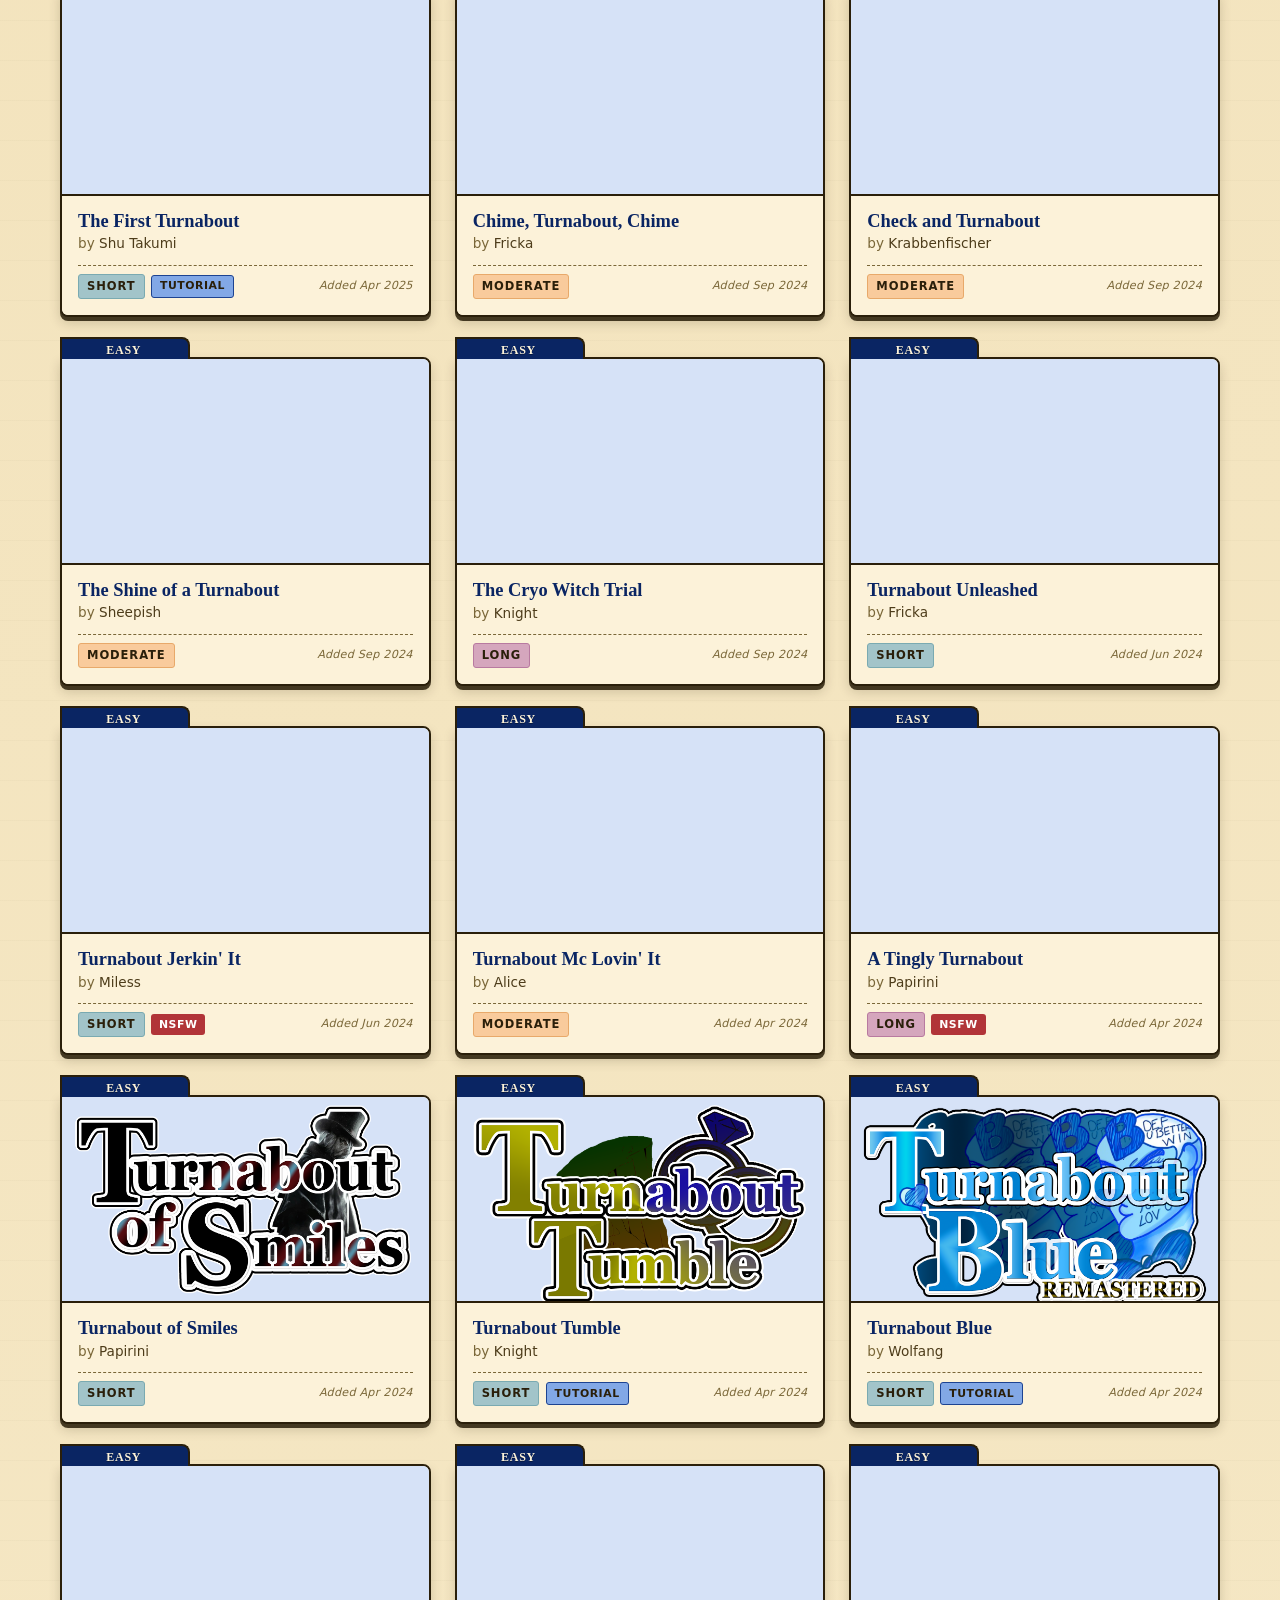
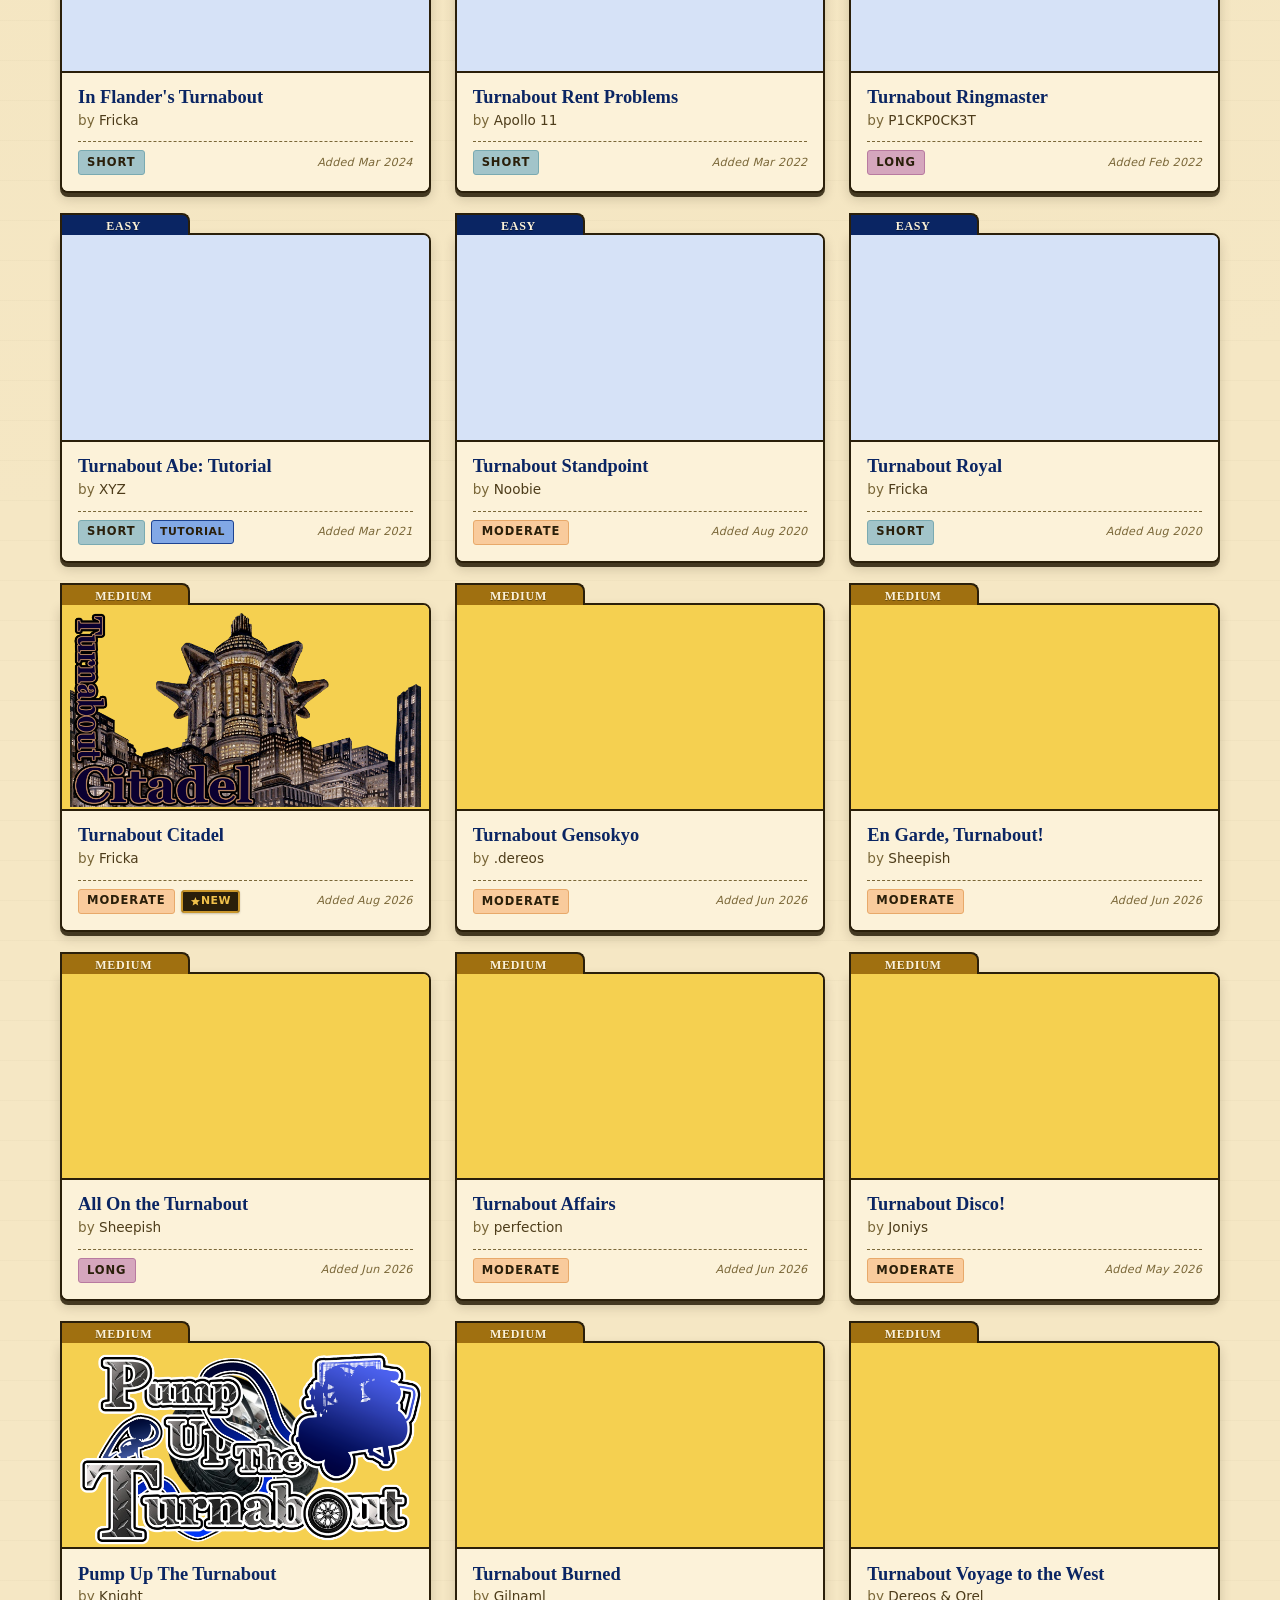
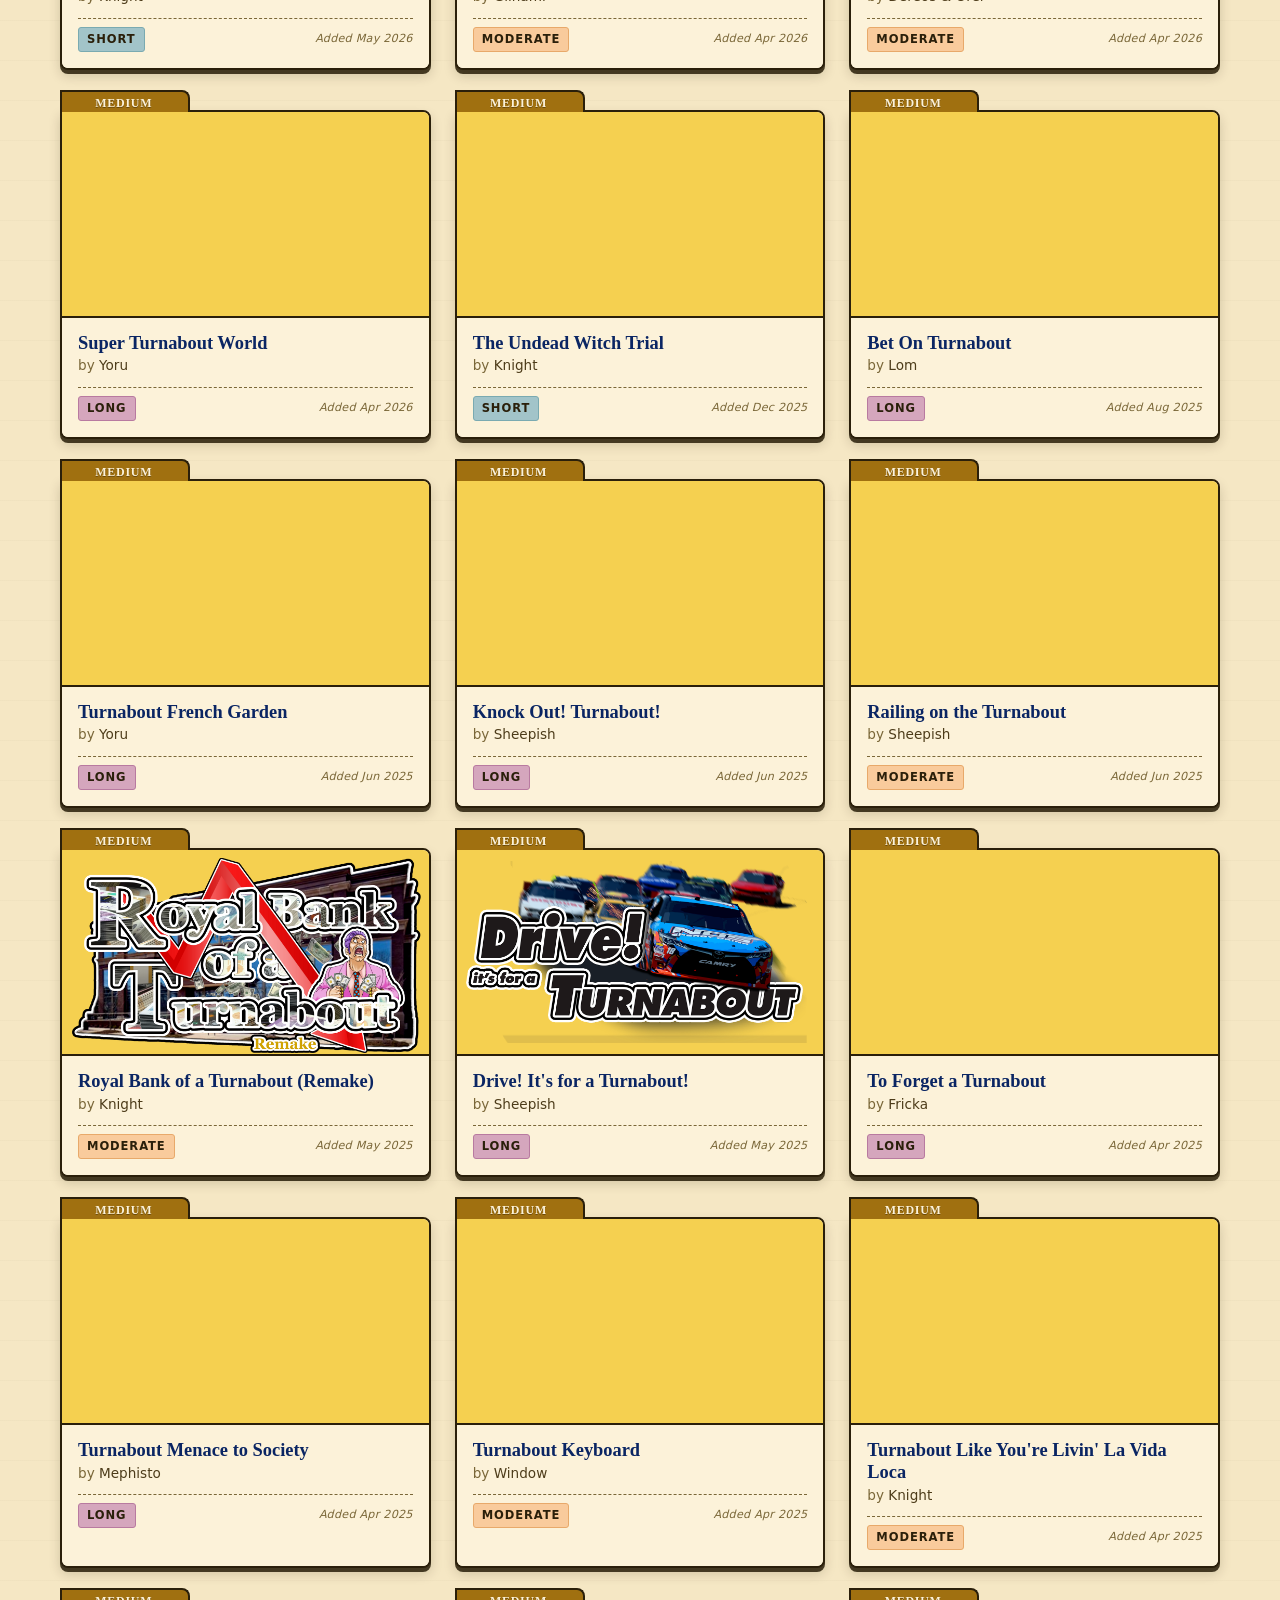
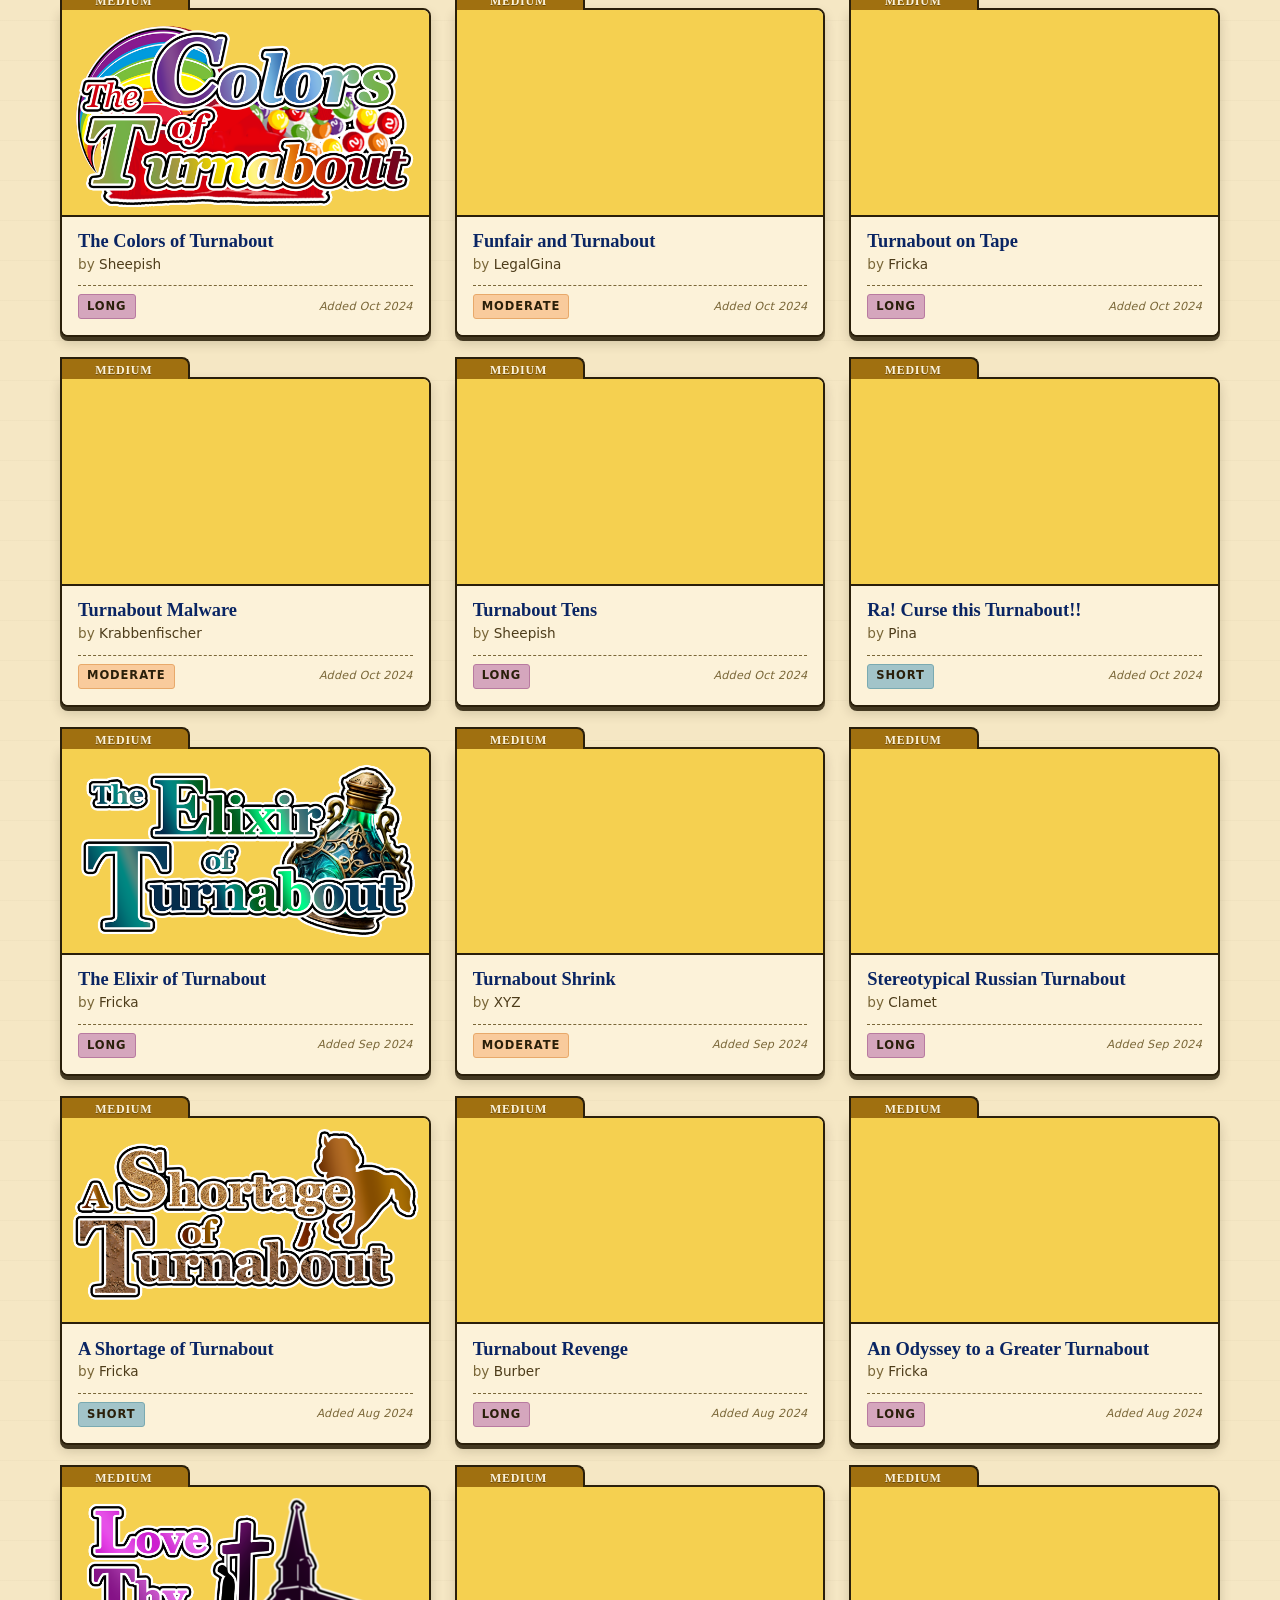
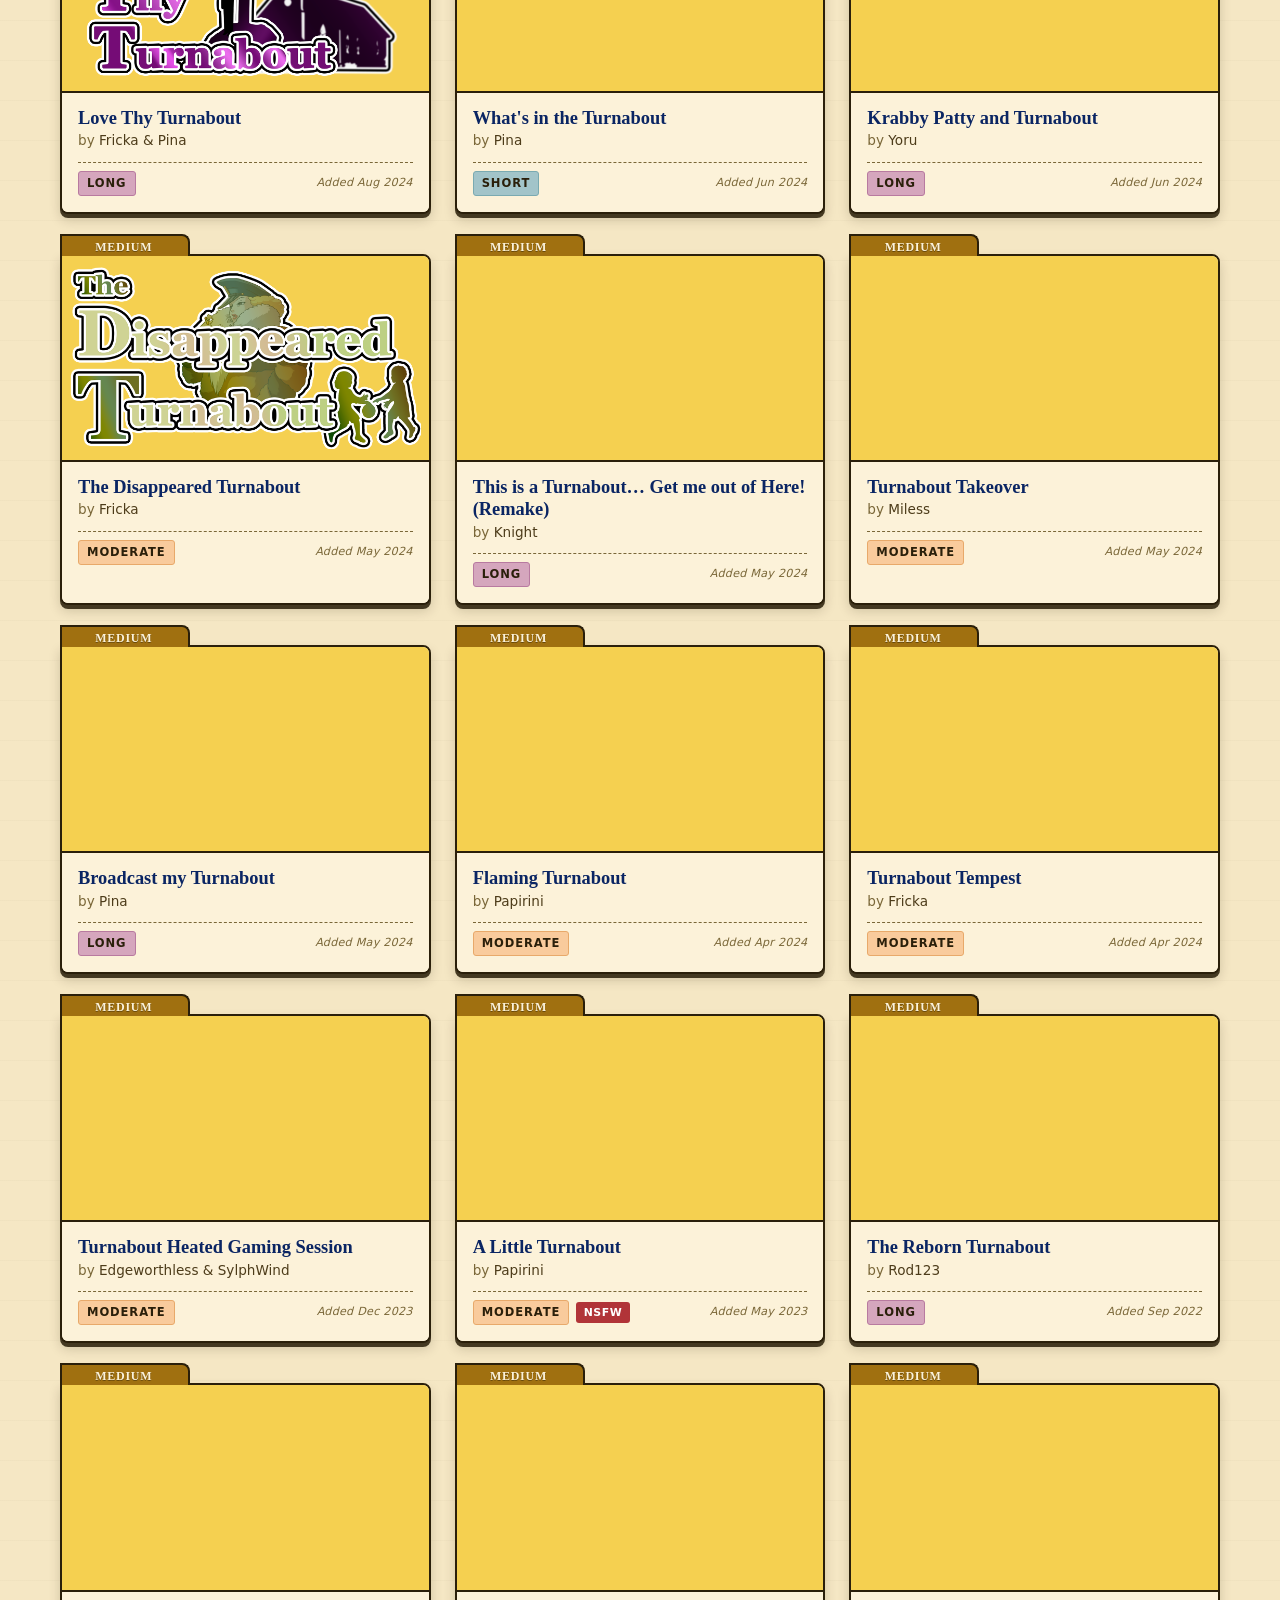
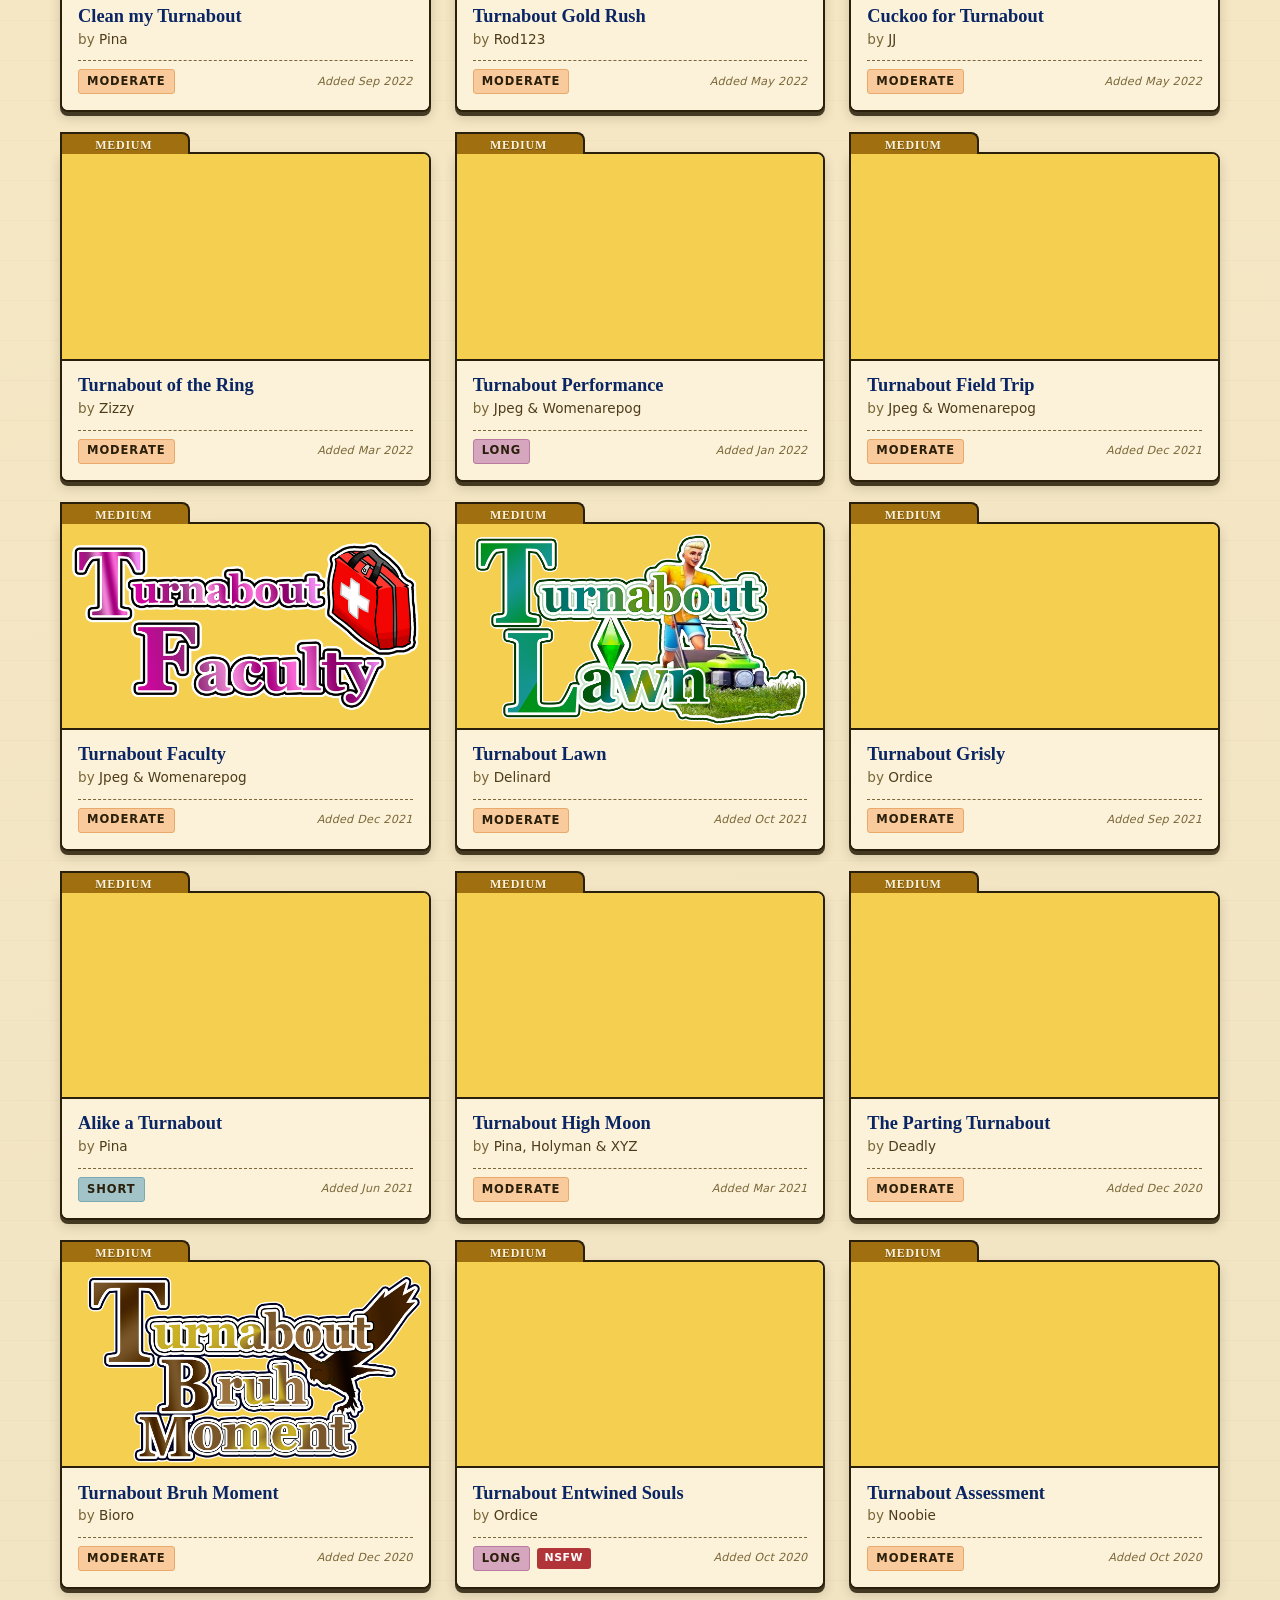
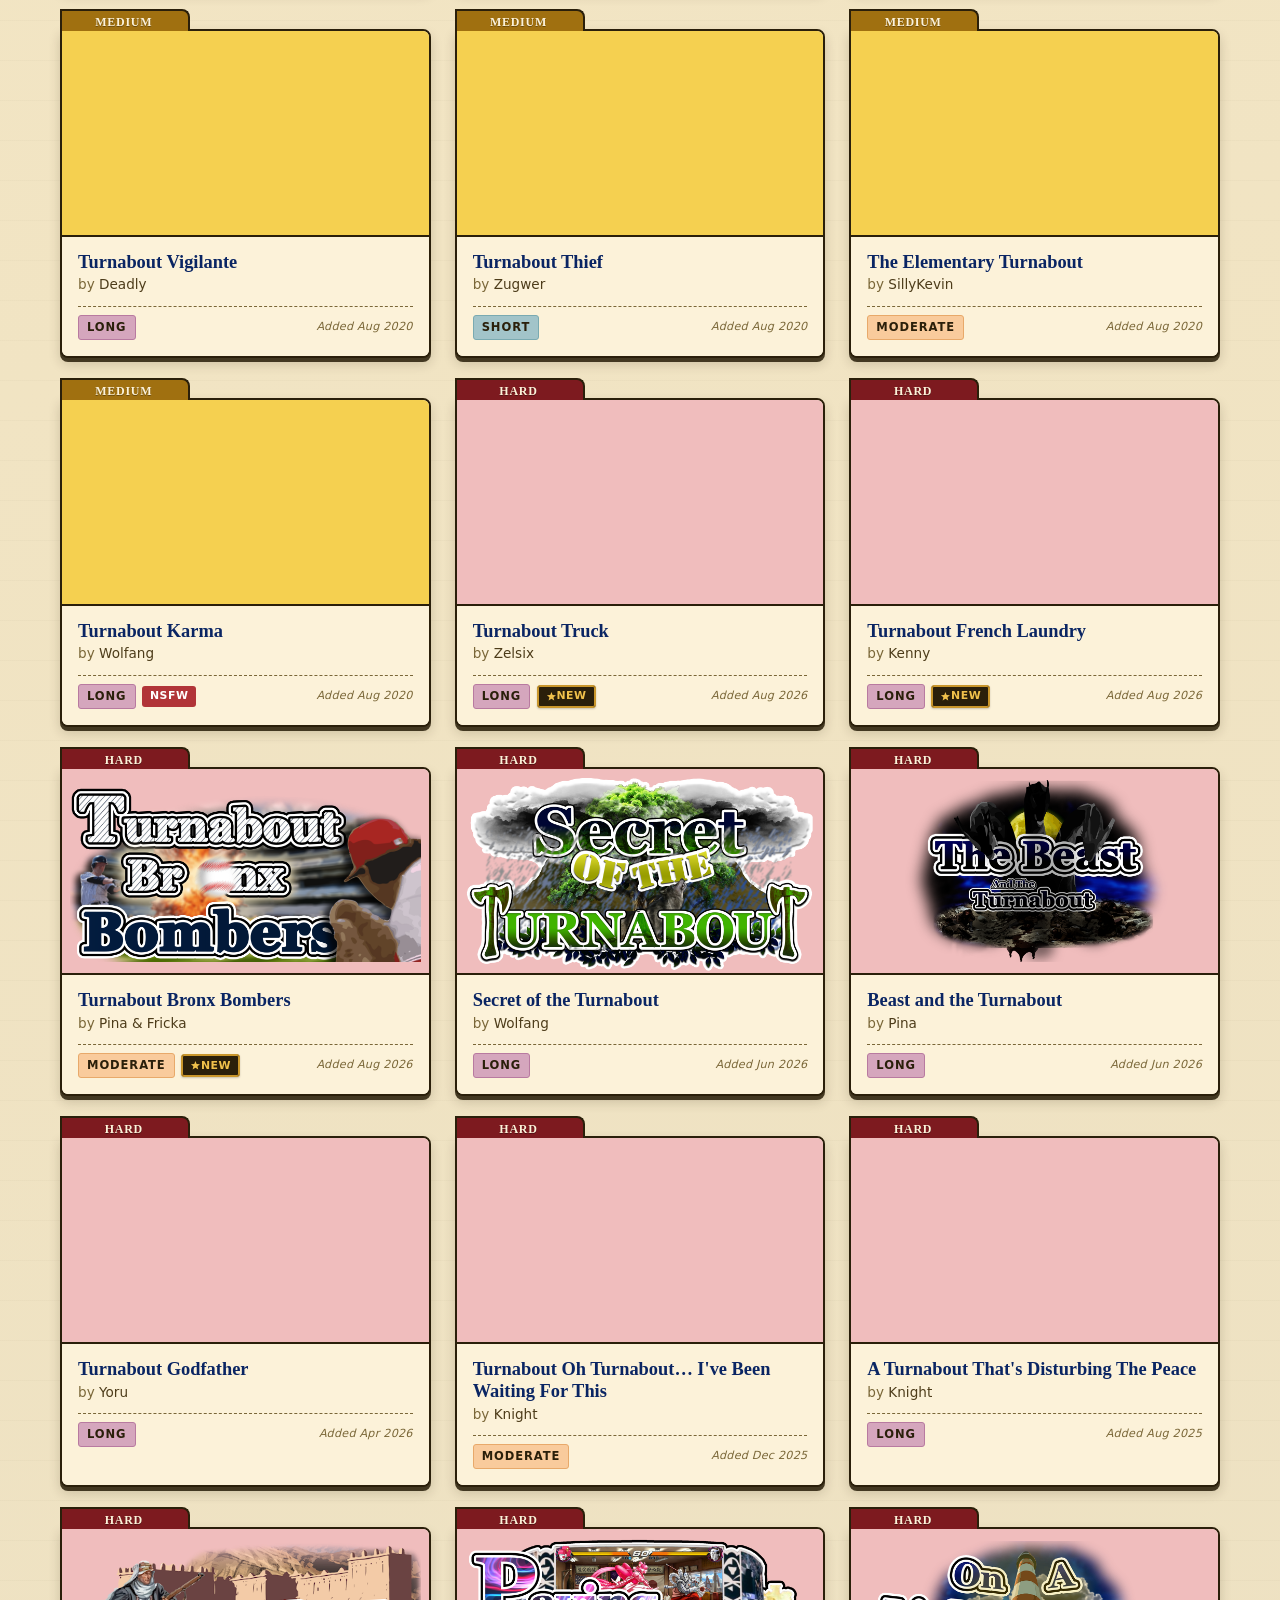
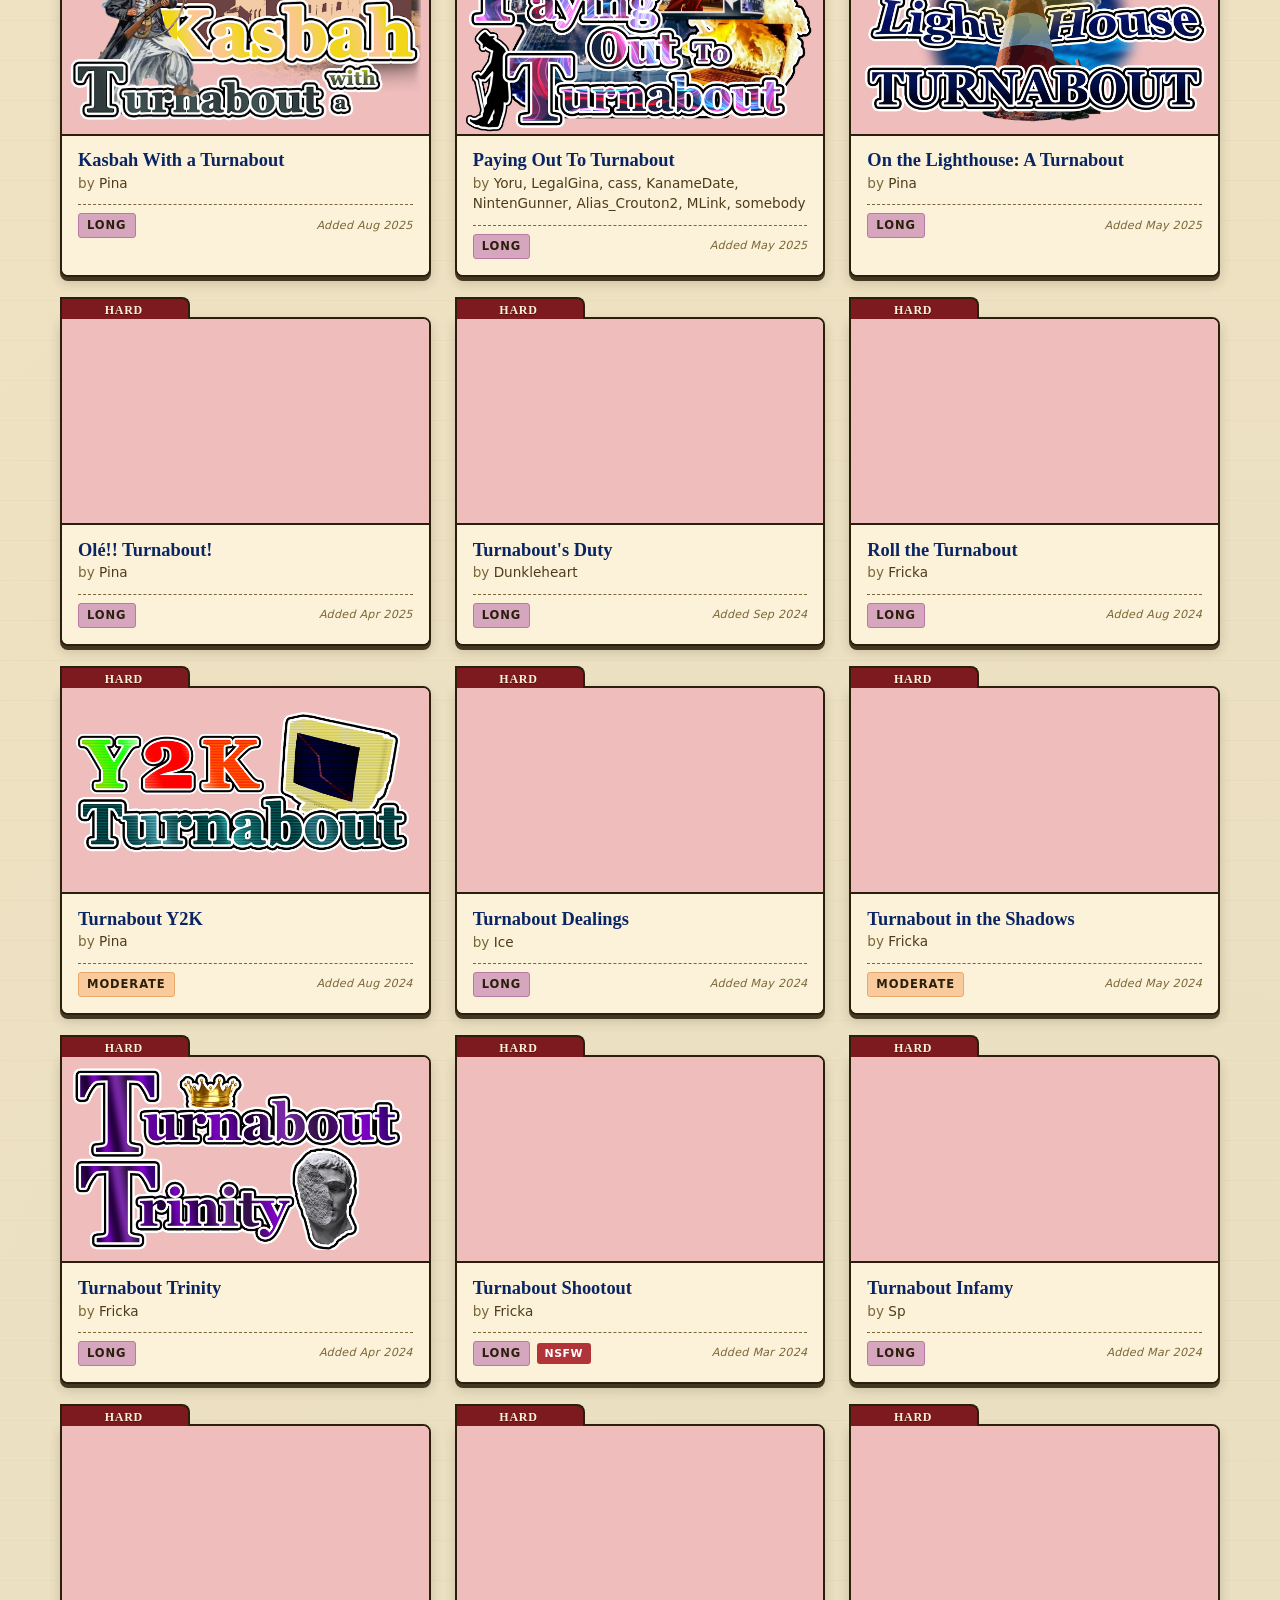
==== commit 586d3fb2: "Give each page its own link preview All three pages shared one Open Graph card: the VCL logo behind " ====
--- a/index.html
+++ b/index.html
@@ -13,7 +13,7 @@
   <meta name="viewport" content="width=device-width, initial-scale=1.0" />
   <title>Vanilla Case List</title>
   <meta name="description"
-    content="The best Ace Attorney fan cases — for roleplay on Attorney Online, objection.lol, and beyond." />
+    content="The best Ace Attorney fan cases: for roleplay on Attorney Online, objection.lol, and beyond." />
 
   <!-- Favicons -->
   <link rel="icon" href="favicon.ico" sizes="any" />
@@ -21,24 +21,27 @@
   <link rel="icon" type="image/png" sizes="16x16" href="images/favicon-16.png" />
   <link rel="apple-touch-icon" sizes="180x180" href="images/favicon-180.png" />
 
-  <!-- Open Graph (Discord, Facebook, etc.)
-       NOTE: og:image and twitter:image should be ABSOLUTE URLs for embeds to
-       work. Once the site is live, replace the two image paths below with the
-       full URL, e.g. https://your-username.github.io/vanilla-case-list/images/vcl-logo.png
-       See GITHUB_PAGES_SETUP.md for details. -->
+  <!-- Link preview (Discord, Facebook, etc.)
+       og:image and twitter:image MUST be absolute URLs. All three pages use the
+       same site root, so moving the site means changing that root here, in
+       archive.html and in resources.html. See GITHUB_PAGES_SETUP.md. -->
   <meta property="og:type" content="website" />
+  <meta property="og:site_name" content="Vanilla Case List" />
+  <meta property="og:url" content="https://lublurrr.github.io/vanilla-test-list/" />
   <meta property="og:title" content="Vanilla Case List" />
   <meta property="og:description"
-    content="The best Ace Attorney fan cases — for roleplay on Attorney Online, objection.lol, and beyond." />
-  <meta property="og:image" content="https://lublurrr.github.io/Vanilla-Case-List/images/vcl-logo.png" />
+    content="The best Ace Attorney fan cases: for roleplay on Attorney Online, objection.lol, and beyond." />
+  <meta property="og:image" content="https://lublurrr.github.io/vanilla-test-list/images/vcl-logo.png" />
+  <meta property="og:image:width" content="1440" />
+  <meta property="og:image:height" content="720" />
   <meta property="og:image:alt" content="Vanilla Case List logo" />
 
   <!-- Twitter Card -->
   <meta name="twitter:card" content="summary_large_image" />
   <meta name="twitter:title" content="Vanilla Case List" />
   <meta name="twitter:description"
-    content="The best Ace Attorney fan cases — for roleplay on Attorney Online, objection.lol, and beyond." />
-  <meta name="twitter:image" content="https://lublurrr.github.io/Vanilla-Case-List/images/vcl-logo.png" />
+    content="The best Ace Attorney fan cases: for roleplay on Attorney Online, objection.lol, and beyond." />
+  <meta name="twitter:image" content="https://lublurrr.github.io/vanilla-test-list/images/vcl-logo.png" />
 
   <!-- Embed accent colour (the deep navy from the logo's "V") -->
   <meta name="theme-color" content="#0a2563" />
--- a/styles.css
+++ b/styles.css
@@ -266,6 +266,323 @@
   border-top-color: var(--celeste-deep);
 }
 
+/* Big boxes (panel + entry cards) pick up the celeste theme that
+   surrounds them on the Ultimate Archive page. */
+body.page-archive .lib-page-panel {
+  background-color: var(--celeste-light);
+  background-image: none;
+  border-color: var(--ink);
+}
+
+body.page-archive .lib-entry-card {
+  background-color: #fff;
+  border-color: var(--ink);
+}
+
+body.page-archive .lib-box {
+  background-color: var(--celeste);
+  border-color: var(--ink);
+}
+
+/* The folder tabs follow the page, not the Case List's navy. */
+body.page-archive .lib-box::before {
+  background-color: var(--celeste-text);
+  color: var(--celeste-light);
+  text-shadow: 0 1px 0 rgba(0, 0, 0, 0.35);
+}
+
+body.page-archive .lib-about-text,
+body.page-archive .lib-results-count {
+  color: var(--celeste-text);
+}
+
+body.page-archive .lib-note-banner {
+  background-color: var(--celeste-light);
+  border-color: var(--celeste-deep);
+  border-left-color: var(--celeste-text);
+}
+
+body.page-archive .lib-note-mark,
+body.page-archive .lib-note-label {
+  color: var(--celeste-text);
+}
+
+body.page-archive .lib-note-text {
+  color: var(--ink-soft);
+}
+
+body.page-archive .lib-box .search-wrap:focus-within {
+  background-color: #fff;
+  box-shadow: 0 0 0 3px var(--celeste-deep);
+}
+
+body.page-archive .lib-search-clear {
+  background-color: var(--celeste-text);
+  color: var(--celeste-light);
+}
+
+body.page-archive .lib-search-clear:hover {
+  background-color: var(--red);
+  color: #fff;
+}
+
+body.page-archive .lib-box .search-wrap,
+body.page-archive .lib-box .chip,
+body.page-archive .lib-box .lib-toc-card,
+body.page-archive .lib-box .lib-sort-select,
+body.page-archive .lib-box .reset-btn {
+  background-color: var(--celeste-light);
+}
+
+body.page-archive .lib-box .chip:hover,
+body.page-archive .lib-box .reset-btn:hover {
+  background-color: var(--celeste);
+  color: var(--ink);
+}
+
+body.page-archive .lib-box .chip.is-active {
+  background-color: var(--celeste-text);
+  border-color: var(--celeste-text);
+  color: var(--cream-light);
+}
+
+body.page-archive .lib-box .filter-label,
+body.page-archive .lib-toc-card-name {
+  color: var(--celeste-text);
+}
+
+body.page-archive .lib-results-count strong {
+  color: var(--celeste-text);
+}
+
+/* Resource Library: the panel + entry cards pick up the same warm
+   brown/gold theme used by the header and nav strip. */
+body.page-resources .lib-page-panel {
+  background-color: #2a1c10;
+  background-image: none;
+  border-color: var(--ink);
+}
+
+body.page-resources .lib-panel-desc,
+body.page-resources .lib-results-count,
+body.page-resources .lib-loading-state,
+body.page-resources .lib-error-sub,
+body.page-resources .lib-empty-sub {
+  color: var(--cream-deep);
+}
+
+body.page-resources .lib-search-input {
+  color: var(--cream-light);
+}
+
+body.page-resources .lib-search-clear {
+  background-color: var(--gold);
+  color: var(--ink);
+}
+
+body.page-resources .lib-search-clear:hover {
+  background-color: var(--red);
+  color: #fff;
+}
+
+body.page-resources .lib-toc-legend {
+  background-color: #1c130b;
+  border-top-color: var(--ink);
+  color: var(--cream-deep);
+}
+
+body.page-resources .lib-box {
+  background-color: #33240f;
+  border-color: var(--ink);
+  color: var(--cream-deep);
+}
+
+/* The folder tabs follow the page, not the Case List's navy. */
+body.page-resources .lib-box::before {
+  background-color: #150d05;
+  color: var(--gold-light);
+}
+
+body.page-resources .lib-about-text {
+  color: var(--cream-deep);
+}
+
+/* On the Library the blurb reads like a plate on a bookshelf: a gold-ruled
+   panel over dark leather, with the ornament and section name in gold. */
+body.page-resources .lib-note-banner {
+  background-color: #1c130b;
+  background-image: linear-gradient(160deg, rgba(240, 193, 75, 0.08), transparent 55%);
+  border: 1px solid var(--gold);
+  border-left: 4px solid var(--gold-light);
+  box-shadow: inset 0 0 0 1px rgba(240, 193, 75, 0.18), 0 3px 0 #000;
+}
+
+body.page-resources .lib-note-mark {
+  color: var(--gold-light);
+  background-color: #150d05;
+  box-shadow: 0 0 0 3px rgba(240, 193, 75, 0.12);
+}
+
+body.page-resources .lib-note-label {
+  color: var(--gold-light);
+}
+
+body.page-resources .lib-note-text {
+  color: var(--cream-light);
+}
+
+body.page-resources .lib-box .search-wrap:focus-within {
+  background-color: #150d05;
+  box-shadow: 0 0 0 3px var(--gold);
+}
+
+body.page-resources .lib-box .search-wrap,
+body.page-resources .lib-box .chip,
+body.page-resources .lib-box .lib-toc-card,
+body.page-resources .lib-box .lib-sort-select,
+body.page-resources .lib-box .reset-btn {
+  background-color: #1c130b;
+  color: var(--cream-deep);
+  border-color: var(--ink);
+}
+
+/* Native select chrome ignores the dark palette on some browsers, so on the
+   dark Library page draw the control (and its arrow) ourselves. */
+body.page-resources .lib-box .lib-sort-select {
+  color-scheme: dark;
+  appearance: none;
+  -webkit-appearance: none;
+  background-image: url("data:image/svg+xml;charset=utf-8,%3Csvg xmlns='http://www.w3.org/2000/svg' viewBox='0 0 12 8' fill='none' stroke='%23e9d29a' stroke-width='2' stroke-linecap='round' stroke-linejoin='round'%3E%3Cpath d='M1 1.5 6 6.5 11 1.5'/%3E%3C/svg%3E");
+  background-repeat: no-repeat;
+  background-position: right 0.6rem center;
+  background-size: 0.7rem;
+  padding-right: 1.9rem;
+}
+
+body.page-resources .lib-results-count strong {
+  color: var(--gold-light);
+}
+
+body.page-resources .lib-box .chip:hover,
+body.page-resources .lib-box .lib-toc-card:hover,
+body.page-resources .lib-box .reset-btn:hover {
+  background-color: #3f2c14;
+  color: var(--cream-light);
+}
+
+body.page-resources .lib-box .chip.is-active,
+body.page-resources .lib-box .lib-toc-card.is-active {
+  background-color: #150d05;
+  color: var(--gold-light);
+  border-color: var(--gold);
+}
+
+body.page-resources .lib-box .filter-label,
+body.page-resources .lib-toc-card-name,
+body.page-resources .lib-toc-card.is-active .lib-toc-card-name {
+  color: var(--gold-light);
+}
+
+body.page-resources .lib-toc-card-desc {
+  color: var(--cream-deep);
+}
+
+body.page-resources .lib-toc-card-count {
+  background-color: #2a1c10;
+  color: var(--gold);
+  border-color: var(--gold);
+}
+
+body.page-resources .lib-toc-legend {
+  margin-top: 1rem;
+  border: var(--border-thin);
+  border-radius: 4px;
+}
+
+body.page-resources .lib-entry-card {
+  background-color: #33240f;
+  border-color: var(--ink);
+  box-shadow: 0 3px 0 #000;
+}
+
+body.page-resources .lib-entry-card:hover {
+  background-color: #3f2c14;
+  box-shadow: 0 5px 0 #000;
+}
+
+body.page-resources .lib-entry-title {
+  color: var(--gold-light);
+}
+
+body.page-resources .lib-entry-desc,
+body.page-resources .lib-entry-meta {
+  color: var(--cream-deep);
+}
+
+body.page-resources .lib-entry-category {
+  color: var(--gold-light);
+}
+
+body.page-resources .lib-entry-link {
+  color: var(--gold-light);
+}
+
+body.page-resources .lib-entry-link:hover {
+  color: var(--gold);
+}
+
+body.page-resources .lib-entry-footer {
+  border-top-color: var(--ink-light);
+}
+
+/* Type badges ("tags") keep the same hue-coding used across the
+   site (blue/green/gold) but in darkened, translucent tones that
+   sit naturally on the dark brown cards. */
+body.page-resources .lib-type-badge {
+  background-color: rgba(255, 255, 255, 0.08);
+  color: var(--cream-deep);
+  border-color: var(--ink-light);
+}
+
+body.page-resources .lib-type-guide {
+  background-color: rgba(29, 67, 145, 0.35);
+  color: var(--blue-light);
+  border-color: var(--blue);
+}
+
+body.page-resources .lib-type-tool,
+body.page-resources .lib-type-download {
+  background-color: rgba(79, 138, 61, 0.35);
+  color: var(--green-light);
+  border-color: var(--green);
+}
+
+body.page-resources .lib-type-link {
+  background-color: rgba(255, 255, 255, 0.1);
+  color: var(--cream-deep);
+  border-color: var(--ink-light);
+}
+
+body.page-resources .lib-type-reference {
+  background-color: rgba(201, 150, 43, 0.35);
+  color: var(--gold-light);
+  border-color: var(--gold);
+}
+
+/* Icons need a lighter tone to stay visible against the dark theme. */
+body.page-resources .search-icon {
+  color: var(--cream-deep);
+}
+
+body.page-resources .lib-search-input::placeholder {
+  color: var(--cream-deep);
+  opacity: 0.65;
+}
+
+body.page-resources .resource-icon {
+  color: var(--gold-light);
+}
+
 /* ==========================================================================
    Resources nav strip
    ========================================================================== */
@@ -342,8 +659,6 @@
   font-size: 0.78rem;
   color: var(--ink-soft);
 }
-
-
 
 .resource-faq-toggle[aria-expanded="true"] {
   background-color: var(--ink);
@@ -1983,7 +2298,6 @@
   overflow: hidden;
 }
 
-
 .case-modal-tab {
   position: absolute;
   top: 0;
@@ -2231,6 +2545,18 @@
 
 .case-modal-custom-btn:hover {
   background-color: #3f6e30;
+}
+
+/* "Download PDFs (.zip)" — same button as the others, in PDF red with its own
+   document icon so it doesn't read as another link out. The greyed-out state
+   (no ZIP for this case yet) keeps the shared disabled look. */
+a.case-modal-pdf-btn {
+  background-color: var(--red);
+  color: var(--cream-light);
+}
+
+a.case-modal-pdf-btn:hover {
+  background-color: var(--red-deep);
 }
 
 /* Mobile / narrow: stack vertically (logo on top, details below) */
@@ -2557,52 +2883,90 @@
 }
 
 .lib-panel-desc {
-  margin: 0 0 1rem;
+  margin: 0 auto 1rem;
   color: var(--ink-soft);
   font-size: 0.95rem;
   max-width: 70ch;
-}
-
+  text-align: center;
+}
+
+/* Section blurb — a shelf label: ornament, section name, then the blurb. */
 .lib-note-banner {
+  display: flex;
+  align-items: flex-start;
+  gap: 0.85rem;
   background-color: var(--blue-pale);
   border: 1px solid var(--blue);
   border-left: 4px solid var(--blue-deep);
   border-radius: 4px;
-  padding: 0.75rem 1rem;
+  padding: 0.85rem 1.1rem;
+  margin: 0 0 1.25rem;
+}
+
+.lib-note-mark {
+  flex-shrink: 0;
+  display: grid;
+  place-items: center;
+  width: 34px;
+  height: 34px;
+  border-radius: 50%;
+  border: 1px solid currentColor;
+  color: var(--blue-deep);
+  opacity: 0.85;
+}
+
+.lib-note-body {
+  display: flex;
+  flex-direction: column;
+  gap: 0.2rem;
+  min-width: 0;
+}
+
+.lib-note-label {
+  font-family: var(--font-display);
+  font-style: normal;
+  font-weight: bold;
+  font-size: 0.72rem;
+  letter-spacing: 0.14em;
+  text-transform: uppercase;
+  color: var(--blue-deep);
+}
+
+.lib-note-text {
+  font-family: var(--font-display);
+  font-style: italic;
+  font-size: 0.95rem;
+  line-height: 1.55;
+  color: var(--ink-soft);
+}
+
+/* ==========================================================================
+   Table of Contents — dynamically built from the loaded JSON (categories,
+   category blurbs, entry types, and the initialism legend).
+   ========================================================================== */
+
+.lib-toc-legend {
+  margin-top: 1rem;
+  border: var(--border-thin);
+  border-radius: 4px;
+  background-color: var(--cream-deep);
+  padding: 0.65rem 1rem;
+}
+
+.lib-toc-legend-title {
+  font-family: var(--font-display);
+  font-style: italic;
+  font-weight: bold;
+  display: block;
+  margin-bottom: 0.4rem;
+}
+
+.lib-toc-legend-items {
+  display: flex;
+  flex-wrap: wrap;
+  gap: 0.4rem 1.5rem;
   font-size: 0.85rem;
-  color: var(--ink-soft);
-  margin: 0 0 1.25rem;
-  line-height: 1.5;
-}
-
-.lib-toolbar {
-  display: flex;
-  flex-wrap: wrap;
-  gap: 0.75rem 1.5rem;
-  align-items: center;
-  background-color: var(--cream-light);
-  border: 2px solid var(--ink);
-  border-radius: 4px;
-  padding: 0.85rem 1rem;
-  margin-bottom: 1rem;
-}
-
-.lib-search-wrap {
-  flex: 1;
-  min-width: 220px;
-  display: flex;
-  align-items: center;
-  gap: 0.6rem;
-  background-color: var(--cream);
-  border: var(--border-medium);
-  border-radius: 3px;
-  padding: 0.5rem 0.8rem;
-  transition: box-shadow 0.15s, background-color 0.15s;
-}
-
-.lib-search-wrap:focus-within {
-  background-color: var(--paper);
-  box-shadow: 0 0 0 3px var(--gold-light);
+  font-style: italic;
 }
 
 .lib-search-input {
@@ -2616,41 +2980,205 @@
   min-width: 0;
 }
 
+.lib-search-input::-webkit-search-decoration,
+.lib-search-input::-webkit-search-cancel-button,
+.lib-search-input::-webkit-search-results-button,
+.lib-search-input::-webkit-search-results-decoration {
+  -webkit-appearance: none;
+  appearance: none;
+}
+
 .lib-search-input::placeholder {
   color: var(--ink-light);
   font-style: italic;
 }
 
-.lib-chips {
-  display: flex;
-  gap: 0.3rem;
-  flex-wrap: wrap;
-}
-
-.lib-chip {
+.lib-search-clear {
+  flex-shrink: 0;
+  background: var(--ink-light);
+  color: var(--paper);
+  border: none;
+  border-radius: 50%;
+  width: 20px;
+  height: 20px;
+  font-size: 1rem;
+  line-height: 1;
+  cursor: pointer;
+  padding: 0;
+  display: grid;
+  place-items: center;
+}
+
+.lib-search-clear:hover {
+  background-color: var(--red);
+}
+
+.lib-roulette-btn {
+  flex-shrink: 0;
+  white-space: nowrap;
+  padding: 0.55rem 0.9rem;
+}
+
+/* ==========================================================================
+   Standalone library pages — folder-tab boxes
+   --------------------------------------------------------------------------
+   The Resource Library and Ultimate Archive are stacks of the same
+   folder-tab panels the Case List uses: About/Contents, Filters,
+   then the results panel.
+   ========================================================================== */
+
+.lib-main {
+  width: 100%;
+  max-width: 1200px;
+  margin: 0 auto;
+  padding: 1.5rem 1rem 3rem;
+}
+
+.lib-box {
+  background-color: var(--cream-light);
+  border: 2px solid var(--ink);
+  border-radius: 0 8px 8px 8px;
+  padding: 1rem 1.25rem;
+  /* 22px for the folder tab that hangs above the box, plus the same 1.5rem
+     of clear space every box leaves below itself. Adjacent margins collapse,
+     so this is the whole gap between two stacked boxes. */
+  margin-top: calc(22px + 1.5rem);
+  margin-bottom: 1.5rem;
+  box-shadow: var(--shadow-card);
+  position: relative;
+}
+
+.lib-box::before {
+  content: attr(data-tab-label);
+  position: absolute;
+  top: -22px;
+  left: -2px;
+  min-width: 130px;
+  height: 24px;
+  background-color: var(--blue-deep);
+  border: 2px solid var(--ink);
+  border-bottom: none;
+  border-radius: 8px 8px 0 0;
+  clip-path: polygon(0 0, calc(100% - 14px) 0, 100% 100%, 0 100%);
+  display: flex;
+  align-items: center;
+  justify-content: center;
+  font-family: var(--font-display);
+  font-style: normal;
+  font-weight: bold;
+  font-size: 0.78rem;
+  letter-spacing: 0.06em;
+  text-transform: uppercase;
+  color: var(--gold-light);
+  text-shadow: 0 1px 0 rgba(0, 0, 0, 0.4);
+  padding: 0 1.1rem 0 0.55rem;
+}
+
+.lib-nowrap {
+  white-space: nowrap;
+}
+
+.lib-about-text {
+  margin: 0 auto;
+  font-size: 0.95rem;
+  line-height: 1.6;
+  color: var(--ink-soft);
+  max-width: 78ch;
+  text-align: center;
+}
+
+/* --- Contents box: one compact card per section ------------------------- */
+.lib-toc-cards {
+  display: grid;
+  grid-template-columns: repeat(auto-fill, minmax(300px, 1fr));
+  gap: 0.6rem;
+}
+
+.lib-toc-card {
+  display: flex;
+  align-items: flex-start;
+  gap: 0.6rem;
+  text-align: left;
   font-family: var(--font-ui);
-  font-size: 0.82rem;
-  font-weight: 600;
-  padding: 0.3rem 0.7rem;
+  background-color: var(--cream);
   border: var(--border-thin);
-  background-color: var(--cream);
+  border-radius: 4px;
+  padding: 0.6rem 0.7rem;
+  cursor: pointer;
+  transition: background-color 0.12s, border-color 0.12s, transform 0.08s;
+}
+
+.lib-toc-card:hover {
+  background-color: var(--cream-deep);
+  transform: translateY(-1px);
+}
+
+.lib-toc-card.is-active {
+  border-color: var(--blue-deep);
+  background-color: var(--blue-pale);
+}
+
+.lib-toc-card-main {
+  flex: 1;
+  min-width: 0;
+  display: flex;
+  flex-direction: column;
+  gap: 0.15rem;
+}
+
+.lib-toc-card-name {
+  font-family: var(--font-display);
+  font-weight: bold;
+  font-size: 0.95rem;
+  color: var(--blue-deep);
+}
+
+.lib-toc-card-desc {
+  font-size: 0.78rem;
+  line-height: 1.35;
   color: var(--ink-soft);
+  display: -webkit-box;
+  -webkit-line-clamp: 2;
+  -webkit-box-orient: vertical;
+  overflow: hidden;
+}
+
+.lib-toc-card-count {
+  flex-shrink: 0;
+  align-self: center;
+  font-size: 0.75rem;
+  font-weight: 700;
+  color: var(--ink-soft);
+  background-color: var(--paper);
+  border: var(--border-thin);
   border-radius: 999px;
-  cursor: pointer;
-  transition: all 0.12s ease;
-  white-space: nowrap;
-}
-
-.lib-chip:hover {
-  background-color: var(--cream-deep);
-  color: var(--ink);
-}
-
-.lib-chip.is-active {
-  background-color: var(--ink);
-  color: var(--cream-light);
-  border-color: var(--ink);
-}
+  padding: 0.1rem 0.5rem;
+}
+
+/* --- Filters box ------------------------------------------------------- */
+.lib-box-filters .lib-results-count {
+  margin: 1.1rem 0 0;
+  padding-top: 0.9rem;
+}
+
+.lib-box-filters .lib-roulette-btn {
+  padding: 0.4rem 0.85rem;
+  font-size: 0.85rem;
+}
+
+.lib-box-filters .reset-btn {
+  margin-left: auto;
+}
+
+/* The results panel sits inside .lib-main now, so it no longer centres
+   itself or adds the page's outer margin. */
+.lib-main .lib-page-panel {
+  margin: 0;
+  max-width: none;
+}
+
+/* Alphabetical index — a row of the same chips used everywhere else on
+   these pages, plus the same round "×" the search box uses to clear. */
 
 .lib-results-count {
   font-size: 0.82rem;
@@ -2891,7 +3419,7 @@
 
 .lib-back-btn:focus-visible,
 .lib-close-btn:focus-visible,
-.lib-chip:focus-visible,
+.chip:focus-visible,
 .lib-entry-link:focus-visible,
 .lib-source-link:focus-visible,
 .resource-link:focus-visible {
@@ -2919,6 +3447,14 @@
   .lib-entries-grid {
     grid-template-columns: 1fr;
   }
+
+  .lib-toc-cards {
+    grid-template-columns: 1fr;
+  }
+
+  .lib-box-filters .reset-btn {
+    margin-left: 0;
+  }
 }
 
 @media (max-width: 480px) {
@@ -2930,4 +3466,12 @@
   .lib-back-btn {
     padding: 0.5rem;
   }
-}
+
+  .lib-main {
+    padding: 1.25rem 0.65rem 2rem;
+  }
+
+  .lib-box {
+    padding: 0.85rem 0.75rem;
+  }
+}
